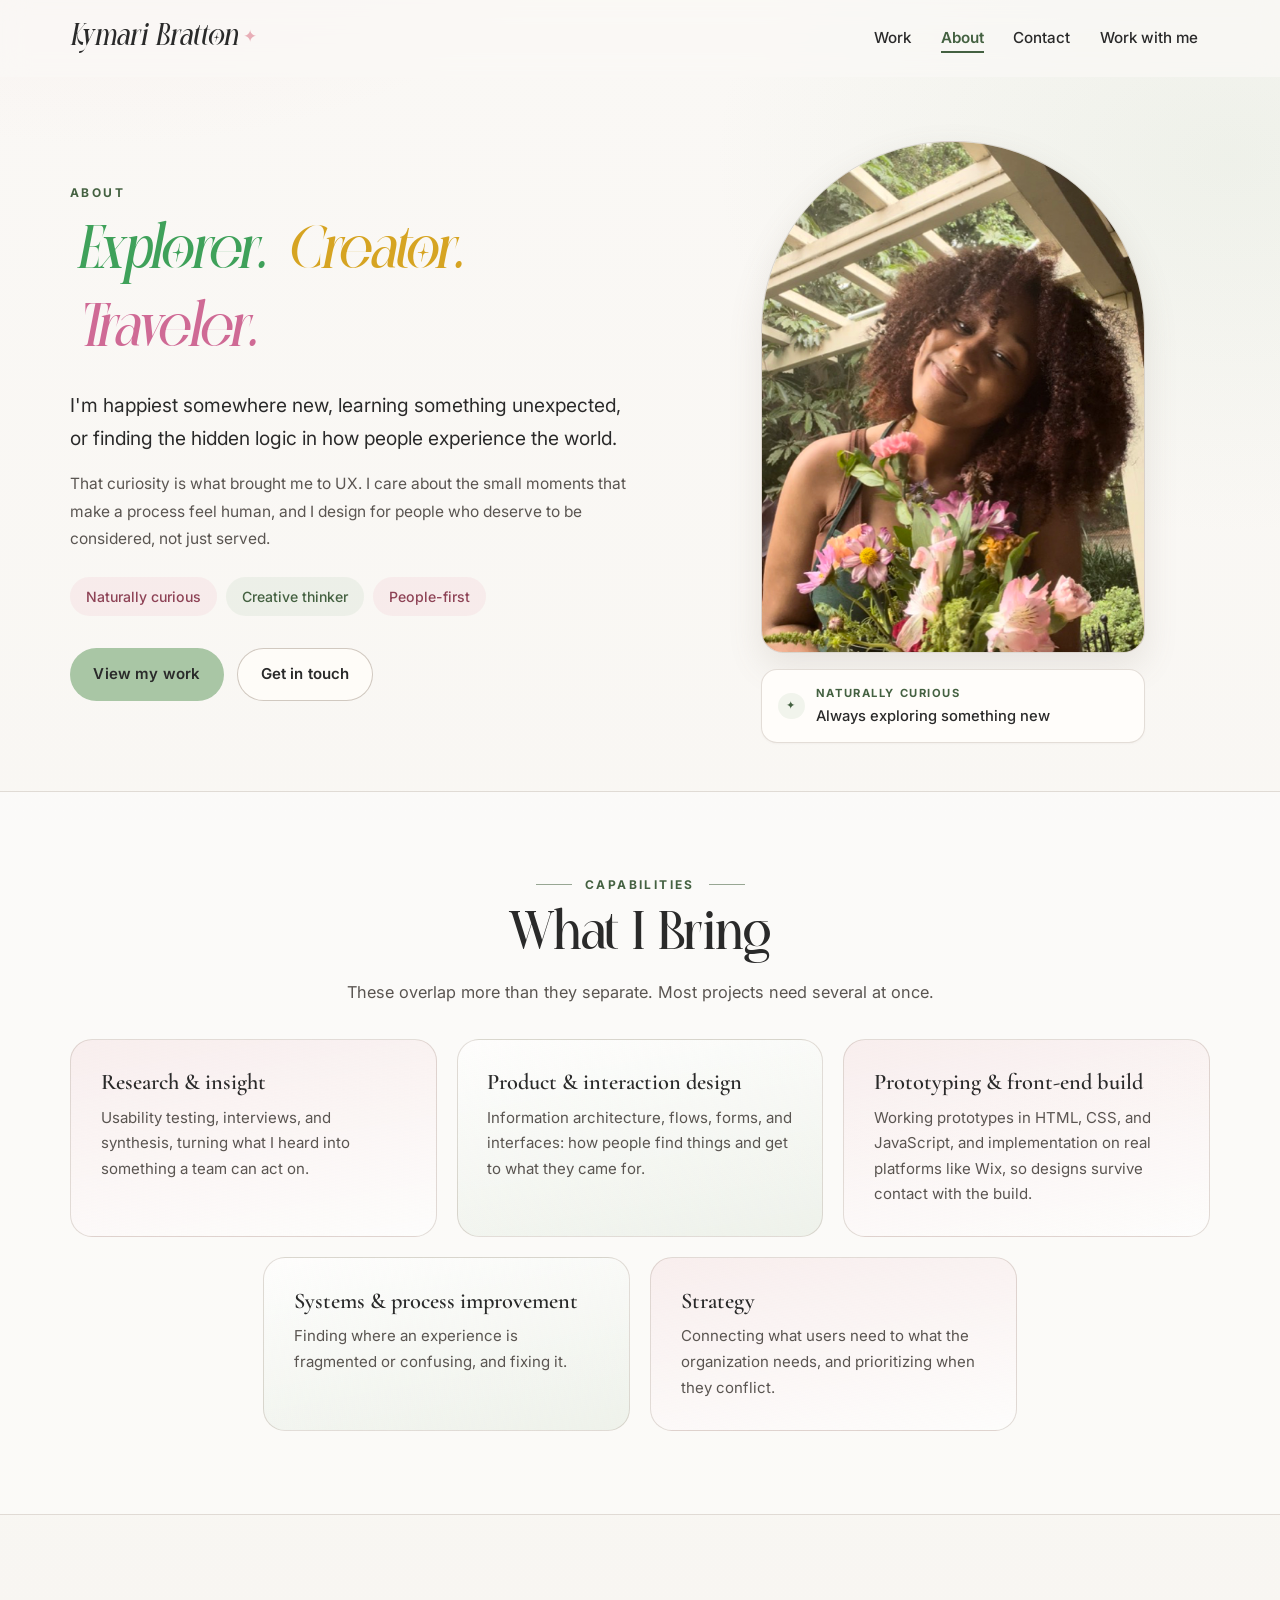
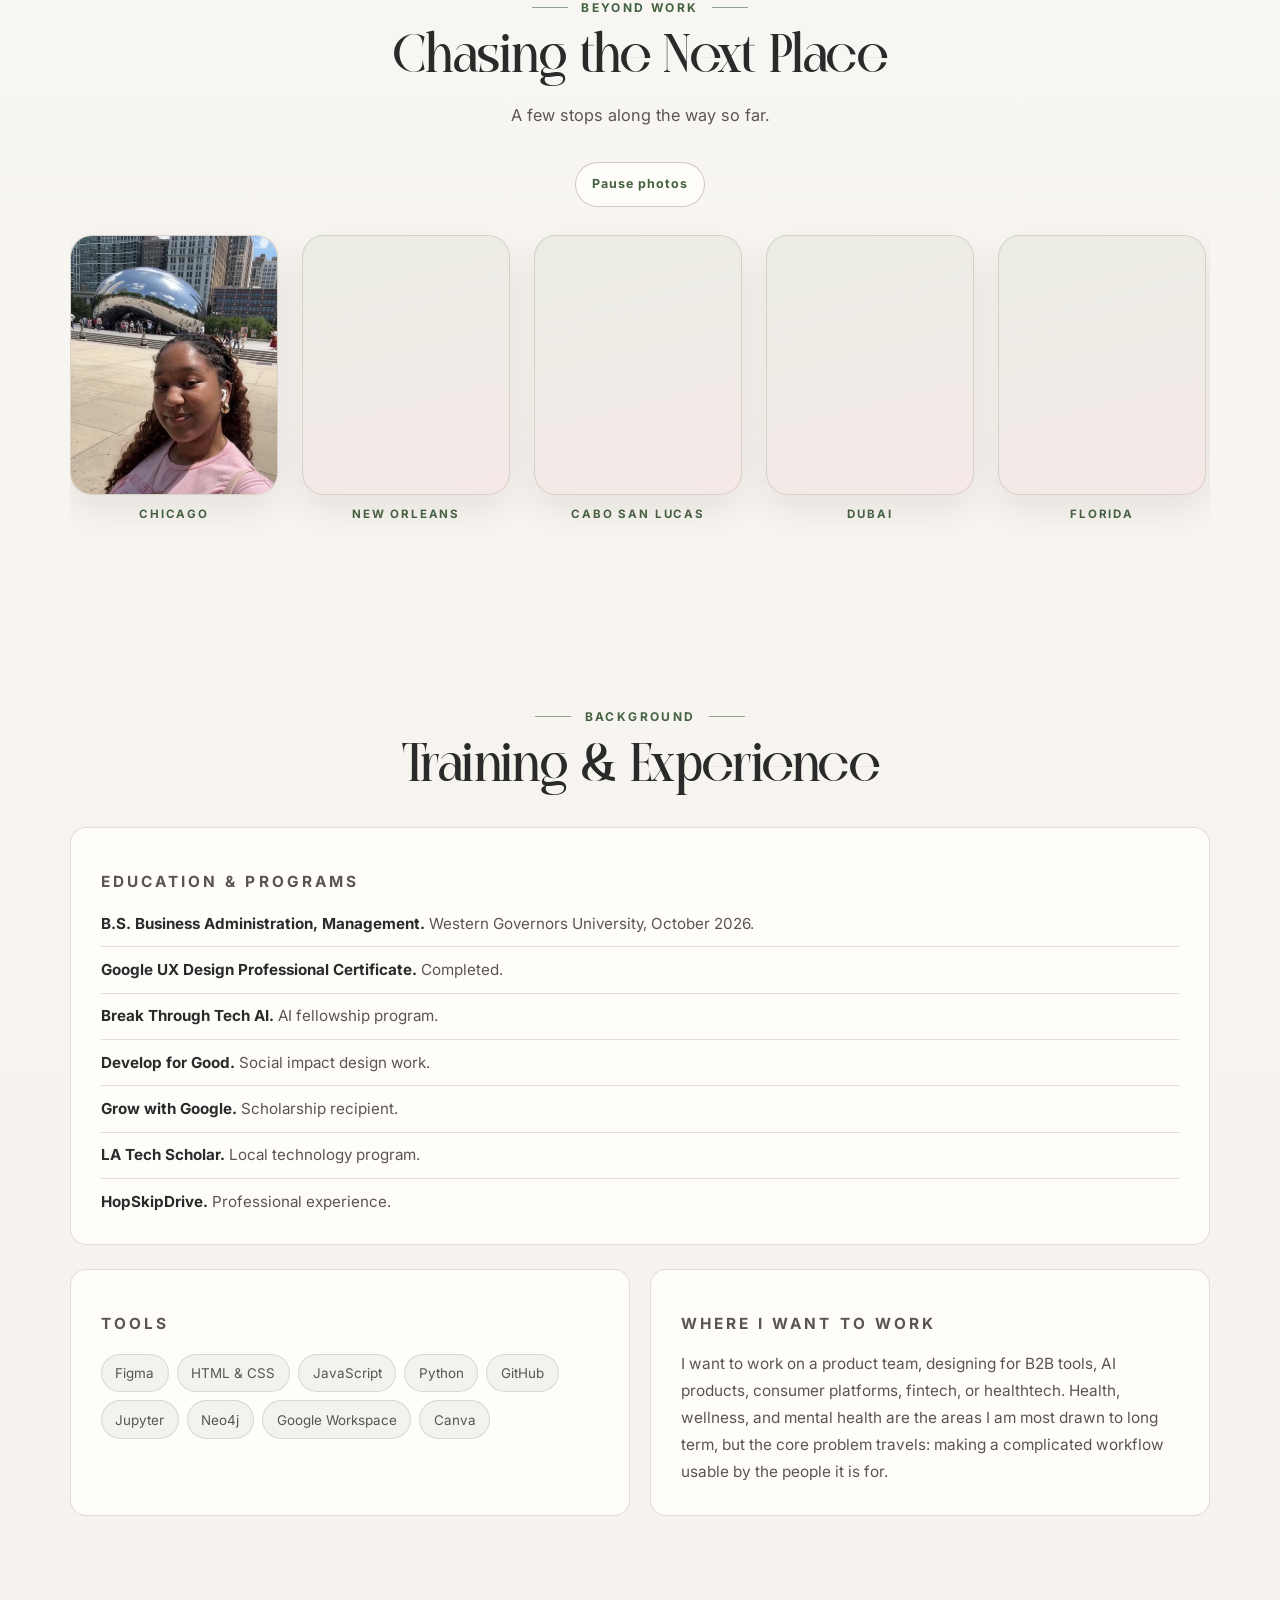
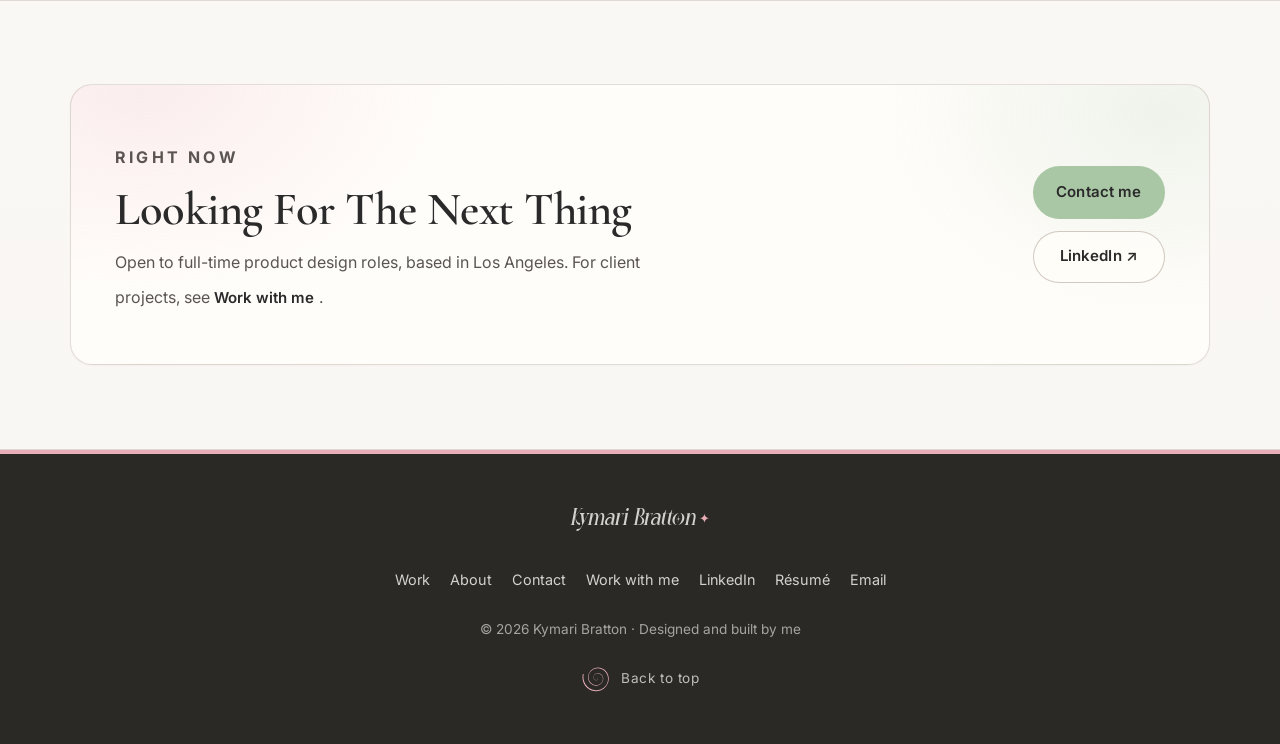
==== about/index.html @ 495b3518 "Sage flood into Selected Work, lily no longer clipped, slimmer phone hero - Scroll scene: a sage cir" ====
<!DOCTYPE html>

<html lang="en">
<head>
<meta charset="utf-8"/>
<meta content="width=device-width, initial-scale=1.0" name="viewport"/>
<title>About | Kymari Bratton</title>
<meta content="Kymari Bratton is a product designer in Los Angeles who makes complex workflows easier to understand and use, with a particular interest in health, wellness, and AI products." name="description"/>
<link href="https://kymaribratton.com/about/" rel="canonical"/>
<meta content="#f8f6f2" name="theme-color"/>
<meta content="profile" property="og:type"/>
<meta content="Kymari Bratton" property="og:site_name"/>
<meta content="About | Kymari Bratton" property="og:title"/>
<meta content="Product designer in Los Angeles working across research, interaction design, and prototyping, with a particular interest in health, wellness, and AI products." property="og:description"/>
<meta content="https://kymaribratton.com/about/" property="og:url"/>
<meta content="https://kymaribratton.com/assets/portrait.png" property="og:image"/>
<link href="/assets/favicon.svg?v=2" rel="icon" type="image/svg+xml"/>
<link href="https://fonts.googleapis.com" rel="preconnect"/>
<link crossorigin="" href="https://fonts.gstatic.com" rel="preconnect"/>
<link href="https://fonts.googleapis.com/css2?family=Cormorant+Garamond:wght@600;700&amp;family=Inter:wght@400;500;600;700&amp;display=swap" rel="stylesheet"/>
<script>document.documentElement.classList.add("js")</script>
<link href="/styles.css?v=20261113d" rel="stylesheet"/>
</head>
<body>
<a class="skip-link" href="#main">Skip to content</a>
<header class="topbar" data-topbar="">
<div class="shell topbar-inner">
<a class="brand" href="/">Kymari Bratton <i class="sparkle">✦</i></a>
<nav aria-label="Primary" class="nav">
<a href="/#projects">Work</a>
<a aria-current="page" href="/about/">About</a>
<a href="/contact/">Contact</a>
<a href="/work-with-me/">Work with me</a>
</nav>
</div>
</header>
<main id="main">
<section class="shell subpage-hero">
<div class="subpage-copy" data-reveal="">
<p class="eyebrow">About</p>
<h1 class="word-hover-row word-hover-row--hero">
<span class="word-hover word-hover--explorer">
<span class="word-hover-text">Explorer.</span>
<svg class="word-plane" aria-hidden="true" width="22" height="22" viewBox="0 0 40 40" fill="none">
<path d="M33 20L24.6 17.8L18.3 8.1C17.8 7.3 17 6.9 16 6.9H14.7C13.7 6.9 13 7.8 13.3 8.8L16.1 17L11.6 15.8L8.3 12.2C7.8 11.7 7.2 11.4 6.5 11.4H4.6C3.8 11.4 3.3 12.2 3.6 12.9L6.1 18.1L3.8 18.7C3 18.9 2.4 19.6 2.4 20.4C2.4 21.2 3 21.9 3.8 22.1L6.1 22.7L3.6 27.9C3.3 28.6 3.8 29.4 4.6 29.4H6.5C7.2 29.4 7.8 29.1 8.3 28.6L11.6 25L16.1 23.8L13.3 32C13 33 13.7 33.9 14.7 33.9H16C17 33.9 17.8 33.5 18.3 32.7L24.6 23L33 20Z" fill="#2C5F8A"/>
<path d="M16.1 17L11.6 15.8L8.3 12.2H6.2L8.9 18.1L16.1 17Z" fill="#3E5A78" opacity=".98"/>
<path d="M16.1 23.8L11.6 25L8.3 28.6H6.2L8.9 22.7L16.1 23.8Z" fill="#2B4560" opacity=".96"/>
<path d="M24.6 17.8L33 20L24.6 23L21.4 20.4L24.6 17.8Z" fill="#2F4F6C" opacity=".98"/>
<path d="M19.4 9.7L17 17.3L21.4 20.4L26.6 18.9L19.4 9.7Z" fill="#6A8CAA" opacity=".82"/>
<path d="M19.4 30.9L17 23.5L21.4 20.4L26.6 21.9L19.4 30.9Z" fill="#5A7C9A" opacity=".78"/>
</svg>
</span>
<span class="word-hover word-hover--creator">
<span class="word-hover-text">Creator.</span>
<span class="word-particles" aria-hidden="true">
<i class="particle particle--star" style="--tx:36px;--ty:-30px;--rot:18deg;--delay:.02s"></i>
<i class="particle particle--diamond" style="--tx:-34px;--ty:-26px;--rot:-14deg;--delay:.09s"></i>
<i class="particle particle--star" style="--tx:-46px;--ty:14px;--rot:10deg;--delay:.18s"></i>
<i class="particle particle--diamond" style="--tx:30px;--ty:22px;--rot:-8deg;--delay:.14s"></i>
<i class="particle particle--star" style="--tx:4px;--ty:-38px;--rot:22deg;--delay:.24s"></i>
<i class="particle particle--diamond" style="--tx:6px;--ty:34px;--rot:-20deg;--delay:.3s"></i>
</span>
</span>
<span class="word-hover word-hover--traveler">
<span class="word-hover-text">Traveler.</span>
<span class="word-particles" aria-hidden="true">
<i class="particle particle--blob particle--blob-1" style="--tx:-42px;--ty:-28px;--rot:-12deg;--delay:0s"></i>
<i class="particle particle--blob particle--blob-2" style="--tx:44px;--ty:-20px;--rot:20deg;--delay:.06s"></i>
<i class="particle particle--blob particle--blob-3" style="--tx:28px;--ty:32px;--rot:10deg;--delay:.1s"></i>
<i class="particle particle--blob particle--blob-4" style="--tx:-30px;--ty:28px;--rot:-25deg;--delay:.04s"></i>
<i class="particle particle--blob particle--blob-1" style="--tx:0px;--ty:-42px;--rot:15deg;--delay:.16s"></i>
</span>
</span>
</h1>
<p class="subpage-lede" data-words>
            I'm happiest somewhere new, learning something unexpected, or finding the hidden logic
            in how people experience the world.
          </p>
<p class="subpage-note">
            That curiosity is what brought me to UX. I care about the small moments that make a
            process feel human, and I design for people who deserve to be considered, not just
            served.
          </p>
<ul class="trait-list">
<li>Naturally curious</li>
<li>Creative thinker</li>
<li>People-first</li>
</ul>
<div class="button-row">
<a class="button button--primary" href="/#projects">View my work</a>
<a class="button button--secondary" href="/contact/">Get in touch</a>
</div>
</div>
<div class="subpage-visual subpage-visual--about" data-reveal="">
<figure class="about-photo-frame">
<img alt="Kymari Bratton smiling while holding a bouquet of flowers" decoding="async" height="900" src="/assets/bouquet-photo.png" width="512"/>
</figure>
<div class="hero-note">
<span class="hero-note-mark" aria-hidden="true">&#10022;</span>
<div class="hero-note-text">
<span>Naturally curious</span>
<strong>Always exploring something new</strong>
</div>
</div>
</div>
</section>

<section class="section section--tint">
<div class="shell">
<div class="section-head section-head--center" data-reveal="">
<p class="eyebrow eyebrow--rule">Capabilities</p>
<h2 class="display-title display-title--sm">What I Bring</h2>
<p class="section-intro">
              These overlap more than they separate. Most projects need several at once.
            </p>
</div>
<ul class="capability-grid">
<li class="capability" data-reveal="">
<h3>Research &amp; insight</h3>
<p>
                Usability testing, interviews, and synthesis, turning what I heard into
                something a team can act on.
              </p>
</li>
<li class="capability" data-reveal="">
<h3>Product &amp; interaction design</h3>
<p>
                Information architecture, flows, forms, and interfaces: how people find
                things and get to what they came for.
              </p>
</li>
<li class="capability" data-reveal="">
<h3>Prototyping &amp; front-end build</h3>
<p>
                Working prototypes in HTML, CSS, and JavaScript, and implementation on real
                platforms like Wix, so designs survive contact with the build.
              </p>
</li>
<li class="capability" data-reveal="">
<h3>Systems &amp; process improvement</h3>
<p>Finding where an experience is fragmented or confusing, and fixing it.</p>
</li>
<li class="capability" data-reveal="">
<h3>Strategy</h3>
<p>
                Connecting what users need to what the organization needs, and prioritizing when
                they conflict.
              </p>
</li>
</ul>
</div>
</section>

<section class="section">
<div class="shell">
<div class="section-head section-head--center" data-reveal="">
<p class="eyebrow eyebrow--rule">Beyond work</p>
<h2 class="display-title display-title--sm">Chasing the Next Place</h2>
<p class="section-intro">
              A few stops along the way so far.
            </p>
</div>
<div class="travel-gallery" data-reveal="">
<div class="travel-motion-controls">
<button aria-controls="travel-track" aria-pressed="false" class="travel-motion-toggle" data-travel-motion-toggle="" type="button">Pause photos</button>
</div>
<div aria-label="Travel photo gallery" class="travel-marquee" data-travel-marquee="">
<div class="travel-track" id="travel-track">
<ul class="travel-sequence">
<li class="travel-card">
<figure class="travel-frame">
<picture>
<source srcset="/assets/travel-chicago.webp" type="image/webp"/>
<img alt="Kymari smiling in front of Cloud Gate, the mirrored Bean sculpture in Chicago" decoding="async" height="1000" loading="lazy" src="/assets/travel-chicago.png" width="800"/>
</picture>
</figure>
<p class="travel-caption">Chicago</p>
</li>
<li class="travel-card">
<figure class="travel-frame">
<picture>
<source srcset="/assets/travel-new-orleans.webp" type="image/webp"/>
<img alt="Kymari making a peace sign on a colorful street in the French Quarter, New Orleans" decoding="async" height="1000" loading="lazy" src="/assets/travel-new-orleans.png" width="800"/>
</picture>
</figure>
<p class="travel-caption">New Orleans</p>
</li>
<li class="travel-card">
<figure class="travel-frame">
<picture>
<source srcset="/assets/travel-cabo.webp" type="image/webp"/>
<img alt="Kymari walking under strings of colorful ribbon on a hillside street in Cabo San Lucas, Mexico" decoding="async" height="1000" loading="lazy" src="/assets/travel-cabo.png" width="800"/>
</picture>
</figure>
<p class="travel-caption">Cabo San Lucas</p>
</li>
<li class="travel-card">
<figure class="travel-frame">
<picture>
<source srcset="/assets/travel-desert.webp" type="image/webp"/>
<img alt="Kymari standing on a desert sand dune, with her name written in the sand" decoding="async" height="1000" loading="lazy" src="/assets/travel-desert.png" width="800"/>
</picture>
</figure>
<p class="travel-caption">Dubai</p>
</li>
<li class="travel-card">
<figure class="travel-frame">
<picture>
<source srcset="/assets/travel-wild-florida.webp" type="image/webp"/>
<img alt="Kymari holding a young alligator at a Florida wildlife park" decoding="async" height="1000" loading="lazy" src="/assets/travel-wild-florida.png" width="800"/>
</picture>
</figure>
<p class="travel-caption">Florida</p>
</li>
<li class="travel-card">
<figure class="travel-frame">
<picture>
<source srcset="/assets/travel-seattle.webp" type="image/webp"/>
<img alt="Kymari making a peace sign with the Pike Place Market sign behind her in Seattle" decoding="async" height="1000" loading="lazy" src="/assets/travel-seattle.png" width="800"/>
</picture>
</figure>
<p class="travel-caption">Seattle</p>
</li>
</ul>
<ul aria-hidden="true" class="travel-sequence">
<li class="travel-card">
<figure class="travel-frame">
<picture>
<source srcset="/assets/travel-chicago.webp" type="image/webp"/>
<img alt="" decoding="async" height="1000" loading="lazy" src="/assets/travel-chicago.png" width="800"/>
</picture>
</figure>
<p class="travel-caption">Chicago</p>
</li>
<li class="travel-card">
<figure class="travel-frame">
<picture>
<source srcset="/assets/travel-new-orleans.webp" type="image/webp"/>
<img alt="" decoding="async" height="1000" loading="lazy" src="/assets/travel-new-orleans.png" width="800"/>
</picture>
</figure>
<p class="travel-caption">New Orleans</p>
</li>
<li class="travel-card">
<figure class="travel-frame">
<picture>
<source srcset="/assets/travel-cabo.webp" type="image/webp"/>
<img alt="" decoding="async" height="1000" loading="lazy" src="/assets/travel-cabo.png" width="800"/>
</picture>
</figure>
<p class="travel-caption">Cabo San Lucas</p>
</li>
<li class="travel-card">
<figure class="travel-frame">
<picture>
<source srcset="/assets/travel-desert.webp" type="image/webp"/>
<img alt="" decoding="async" height="1000" loading="lazy" src="/assets/travel-desert.png" width="800"/>
</picture>
</figure>
<p class="travel-caption">Dubai</p>
</li>
<li class="travel-card">
<figure class="travel-frame">
<picture>
<source srcset="/assets/travel-wild-florida.webp" type="image/webp"/>
<img alt="" decoding="async" height="1000" loading="lazy" src="/assets/travel-wild-florida.png" width="800"/>
</picture>
</figure>
<p class="travel-caption">Florida</p>
</li>
<li class="travel-card">
<figure class="travel-frame">
<picture>
<source srcset="/assets/travel-seattle.webp" type="image/webp"/>
<img alt="" decoding="async" height="1000" loading="lazy" src="/assets/travel-seattle.png" width="800"/>
</picture>
</figure>
<p class="travel-caption">Seattle</p>
</li>
</ul>
</div>
</div>
</div>
</div>
</section>

<section class="section shell">
<div class="section-head section-head--center" data-reveal="">
<p class="eyebrow eyebrow--rule">Background</p>
<h2 class="display-title display-title--sm">Training &amp; Experience</h2>
</div>
<div class="grid-2">
<article class="panel" data-reveal="">
<p class="eyebrow">Education &amp; programs</p>
<ul class="detail-list">
<li>
<strong>B.S. Business Administration, Management.</strong> Western Governors
                University, October 2026.
              </li>
<li>
<strong>Google UX Design Professional Certificate.</strong> Completed.
              </li>
<li><strong>Break Through Tech AI.</strong> AI fellowship program.</li>
<li><strong>Develop for Good.</strong> Social impact design work.</li>
<li><strong>Grow with Google.</strong> Scholarship recipient.</li>
<li><strong>LA Tech Scholar.</strong> Local technology program.</li>
<li><strong>HopSkipDrive.</strong> Professional experience.</li>
</ul>
</article>
</div>
<div class="grid-2 grid-2--spaced">
<article class="panel" data-reveal="">
<p class="eyebrow">Tools</p>
<ul class="pill-list" data-reveal data-reveal-sequence data-blur>
<li>Figma</li>
<li>HTML &amp; CSS</li>
<li>JavaScript</li>
<li>Python</li>
<li>GitHub</li>
<li>Jupyter</li>
<li>Neo4j</li>
<li>Google Workspace</li>
<li>Canva</li>
</ul>
</article>
<article class="panel" data-reveal="">
<p class="eyebrow">Where I want to work</p>
<p>
              I want to work on a product team, designing for B2B tools, AI products, consumer
              platforms, fintech, or healthtech. Health, wellness, and mental health are the areas
              I am most drawn to long term, but the core problem travels: making a complicated
              workflow usable by the people it is for.
            </p>
</article>
</div>
</section>

<section class="section section--tint">
<div class="shell">
<article class="card contact-card" data-reveal="">
<div>
<p class="eyebrow">Right now</p>
<h2 class="display-title display-title--sm">Looking For The Next Thing</h2>
<p>
                Open to full-time product design roles, based in Los Angeles. For client
                projects, see <a class="link" href="/work-with-me/">Work with me</a>.
              </p>
</div>
<div class="contact-actions">
<a class="button button--primary" href="/contact/">Contact me</a>
<a class="button button--secondary" href="https://www.linkedin.com/in/kymaribratton/" rel="noopener" target="_blank">LinkedIn ↗</a>
</div>
</article>
</div>
</section>
</main>

    <nav class="tabbar" aria-label="Mobile"><a class="tabbar-link" href="/" data-tab="home"><span class="tabbar-icon"><svg viewBox="0 0 24 24" width="20" height="20" fill="none" stroke="currentColor" stroke-width="1.8" stroke-linecap="round" stroke-linejoin="round" aria-hidden="true" focusable="false"><path d="M15 21v-8a1 1 0 0 0-1-1h-4a1 1 0 0 0-1 1v8"/><path d="M3 10a2 2 0 0 1 .709-1.528l7-5.999a2 2 0 0 1 2.582 0l7 5.999A2 2 0 0 1 21 10v9a2 2 0 0 1-2 2H5a2 2 0 0 1-2-2z"/></svg></span><span>Home</span></a><a class="tabbar-link" href="/#projects" data-tab="work"><span class="tabbar-icon"><svg viewBox="0 0 24 24" width="20" height="20" fill="none" stroke="currentColor" stroke-width="1.8" stroke-linecap="round" stroke-linejoin="round" aria-hidden="true" focusable="false"><path d="M16 20V4a2 2 0 0 0-2-2h-4a2 2 0 0 0-2 2v16"/><rect width="20" height="14" x="2" y="6" rx="2"/></svg></span><span>Work</span></a><a class="tabbar-link" href="/about/" data-tab="about" aria-current="page"><span class="tabbar-icon"><svg viewBox="0 0 24 24" width="20" height="20" fill="none" stroke="currentColor" stroke-width="1.8" stroke-linecap="round" stroke-linejoin="round" aria-hidden="true" focusable="false"><path d="M19 21v-2a4 4 0 0 0-4-4H9a4 4 0 0 0-4 4v2"/><circle cx="12" cy="7" r="4"/></svg></span><span>About</span></a><a class="tabbar-link" href="/contact/" data-tab="contact"><span class="tabbar-icon"><svg viewBox="0 0 24 24" width="20" height="20" fill="none" stroke="currentColor" stroke-width="1.8" stroke-linecap="round" stroke-linejoin="round" aria-hidden="true" focusable="false"><rect width="20" height="16" x="2" y="4" rx="2"/><path d="m22 7-8.97 5.7a1.94 1.94 0 0 1-2.06 0L2 7"/></svg></span><span>Contact</span></a></nav>
    <footer class="footer footer--dark">
<div class="shell footer-inner">
<a class="footer-brand" href="/">Kymari Bratton <i class="sparkle">✦</i></a>
<ul class="footer-links">
<li><a href="/#projects">Work</a></li>
<li><a href="/about/">About</a></li>
<li><a href="/contact/">Contact</a></li>
<li><a href="/work-with-me/">Work with me</a></li>
<li><a href="https://www.linkedin.com/in/kymaribratton/" rel="noopener" target="_blank">LinkedIn</a></li>
          <li><a href="/assets/kymari-bratton-resume.pdf" target="_blank" rel="noopener">R&eacute;sum&eacute;</a></li>
<li><a href="mailto:kymaribratton@gmail.com">Email</a></li>
</ul>
<p class="footer-fine">© <span data-year="">2026</span> Kymari Bratton · Designed and built by me</p>
        <a class="footer-top" href="#" data-back-to-top><svg class="spiral" viewBox="-48 -48 96 96" width="28" height="28" aria-hidden="true" focusable="false"><path d="M1.0,0.2 L1.1,0.2 L1.1,0.3 L1.2,0.3 L1.3,0.4 L1.4,0.4 L1.5,0.5 L1.5,0.6 L1.6,0.7 L1.7,0.8 L1.7,0.9 L1.8,1.0 L1.8,1.1 L1.9,1.3 L1.9,1.4 L1.9,1.5 L2.0,1.7 L2.0,1.8 L2.0,1.9 L2.0,2.1 L2.0,2.3 L1.9,2.4 L1.9,2.6 L1.9,2.7 L1.8,2.9 L1.7,3.0 L1.7,3.2 L1.6,3.4 L1.5,3.5 L1.4,3.7 L1.2,3.8 L1.1,4.0 L1.0,4.1 L0.8,4.2 L0.7,4.3 L0.5,4.5 L0.3,4.6 L0.1,4.7 L-0.0,4.8 L-0.2,4.9 L-0.4,5.0 L-0.6,5.0 L-0.8,5.1 L-1.0,5.2 L-1.3,5.2 L-1.5,5.3 L-1.8,5.3 L-2.0,5.3 L-2.3,5.3 L-2.5,5.3 L-2.8,5.3 L-3.1,5.2 L-3.3,5.2 L-3.6,5.1 L-3.9,5.0 L-4.1,5.0 L-4.4,4.9 L-4.6,4.8 L-4.9,4.6 L-5.2,4.5 L-5.4,4.3 L-5.7,4.2 L-5.9,4.0 L-6.2,3.8 L-6.4,3.6 L-6.7,3.4 L-6.9,3.1 L-7.1,2.9 L-7.3,2.6 L-7.5,2.4 L-7.7,2.1 L-7.9,1.8 L-8.0,1.5 L-8.2,1.2 L-8.4,0.9 L-8.5,0.5 L-8.6,0.2 L-8.7,-0.1 L-8.8,-0.4 L-8.9,-0.8 L-8.9,-1.2 L-9.0,-1.6 L-9.0,-2.0 L-9.0,-2.4 L-9.0,-2.7 L-9.0,-3.2 L-9.0,-3.6 L-8.9,-4.0 L-8.9,-4.4 L-8.8,-4.8 L-8.7,-5.2 L-8.5,-5.6 L-8.4,-6.0 L-8.2,-6.4 L-8.0,-6.8 L-7.8,-7.2 L-7.6,-7.6 L-7.4,-8.0 L-7.1,-8.4 L-6.8,-8.7 L-6.5,-9.1 L-6.2,-9.4 L-5.9,-9.8 L-5.5,-10.1 L-5.1,-10.4 L-4.7,-10.7 L-4.3,-10.9 L-3.9,-11.2 L-3.5,-11.4 L-3.0,-11.7 L-2.5,-11.9 L-2.1,-12.1 L-1.6,-12.2 L-1.1,-12.4 L-0.6,-12.5 L-0.1,-12.6 L0.4,-12.7 L0.9,-12.8 L1.4,-12.8 L2.0,-12.8 L2.5,-12.8 L3.0,-12.8 L3.6,-12.8 L4.1,-12.7 L4.7,-12.6 L5.2,-12.5 L5.8,-12.4 L6.3,-12.2 L6.9,-12.0 L7.4,-11.8 L8.0,-11.6 L8.5,-11.3 L9.0,-11.0 L9.5,-10.7 L10.0,-10.4 L10.5,-10.0 L11.0,-9.7 L11.4,-9.3 L11.9,-8.8 L12.3,-8.4 L12.7,-8.0 L13.1,-7.5 L13.5,-7.0 L13.9,-6.5 L14.2,-5.9 L14.6,-5.4 L14.9,-4.8 L15.2,-4.2 L15.4,-3.6 L15.7,-3.0 L15.9,-2.4 L16.1,-1.7 L16.2,-1.1 L16.4,-0.4 L16.5,0.1 L16.6,0.8 L16.6,1.5 L16.7,2.2 L16.7,2.9 L16.6,3.6 L16.6,4.3 L16.5,5.0 L16.4,5.7 L16.2,6.4 L16.1,7.1 L15.9,7.8 L15.6,8.5 L15.4,9.2 L15.1,9.9 L14.7,10.6 L14.4,11.2 L14.0,11.9 L13.6,12.5 L13.1,13.2 L12.7,13.8 L12.2,14.4 L11.7,14.9 L11.1,15.5 L10.5,16.0 L9.9,16.5 L9.3,17.0 L8.6,17.4 L7.9,17.8 L7.2,18.2 L6.5,18.6 L5.7,18.9 L5.0,19.2 L4.2,19.5 L3.4,19.8 L2.6,20.0 L1.8,20.2 L1.0,20.3 L0.1,20.4 L-0.6,20.5 L-1.5,20.5 L-2.3,20.5 L-3.2,20.5 L-4.0,20.5 L-4.9,20.4 L-5.7,20.2 L-6.6,20.1 L-7.4,19.9 L-8.3,19.6 L-9.1,19.4 L-9.9,19.0 L-10.8,18.7 L-11.6,18.3 L-12.4,17.9 L-13.1,17.5 L-13.9,17.0 L-14.6,16.5 L-15.4,15.9 L-16.1,15.4 L-16.8,14.7 L-17.4,14.1 L-18.1,13.4 L-18.7,12.7 L-19.3,12.0 L-19.9,11.3 L-20.4,10.5 L-20.9,9.7 L-21.4,8.9 L-21.8,8.0 L-22.2,7.2 L-22.6,6.3 L-22.9,5.4 L-23.3,4.5 L-23.5,3.5 L-23.8,2.6 L-24.0,1.6 L-24.1,0.6 L-24.2,-0.3 L-24.3,-1.3 L-24.3,-2.3 L-24.3,-3.3 L-24.3,-4.3 L-24.2,-5.3 L-24.1,-6.3 L-23.9,-7.3 L-23.7,-8.3 L-23.4,-9.3 L-23.1,-10.3 L-22.8,-11.3 L-22.4,-12.3 L-22.0,-13.3 L-21.5,-14.2 L-21.0,-15.2 L-20.5,-16.1 L-19.9,-17.0 L-19.3,-17.9 L-18.6,-18.7 L-17.9,-19.6 L-17.2,-20.4 L-16.4,-21.1 L-15.6,-21.9 L-14.8,-22.6 L-13.9,-23.3 L-12.9,-23.9 L-12.0,-24.5 L-11.0,-25.0 L-10.0,-25.5 L-9.0,-26.0 L-7.9,-26.4 L-6.9,-26.8 L-5.8,-27.1 L-4.7,-27.4 L-3.6,-27.7 L-2.4,-27.9 L-1.3,-28.0 L-0.1,-28.2 L0.9,-28.2 L2.1,-28.2 L3.3,-28.2 L4.4,-28.1 L5.6,-28.0 L6.7,-27.9 L7.9,-27.6 L9.1,-27.4 L10.2,-27.1 L11.3,-26.7 L12.5,-26.3 L13.6,-25.8 L14.6,-25.3 L15.7,-24.8 L16.8,-24.2 L17.8,-23.6 L18.8,-22.9 L19.8,-22.2 L20.8,-21.4 L21.7,-20.6 L22.6,-19.8 L23.4,-18.9 L24.3,-18.0 L25.1,-17.0 L25.8,-16.0 L26.6,-15.0 L27.2,-14.0 L27.9,-12.9 L28.5,-11.8 L29.0,-10.6 L29.5,-9.5 L30.0,-8.3 L30.4,-7.1 L30.8,-5.8 L31.1,-4.6 L31.4,-3.3 L31.6,-2.1 L31.8,-0.8 L31.9,0.4 L32.0,1.8 L32.0,3.1 L32.0,4.4 L31.9,5.7 L31.7,7.0 L31.5,8.4 L31.3,9.7 L31.0,11.0 L30.6,12.3 L30.2,13.6 L29.7,14.8 L29.2,16.1 L28.6,17.3 L28.0,18.6 L27.3,19.8 L26.6,20.9 L25.8,22.1 L24.9,23.2 L24.1,24.3 L23.1,25.4 L22.2,26.4 L21.1,27.4 L20.1,28.3 L19.0,29.2 L17.8,30.0 L16.6,30.8 L15.3,31.5 L14.1,32.2 L12.8,32.8 L11.4,33.4 L10.1,33.9 L8.7,34.3 L7.3,34.7 L5.9,35.1 L4.5,35.4 L3.0,35.6 L1.6,35.8 L0.1,35.9 L-1.3,35.9 L-2.8,35.9 L-4.2,35.9 L-5.7,35.7 L-7.2,35.5 L-8.7,35.3 L-10.1,35.0 L-11.6,34.6 L-13.0,34.2 L-14.4,33.7 L-15.8,33.2 L-17.2,32.6 L-18.6,31.9 L-19.9,31.2 L-21.2,30.4 L-22.5,29.6 L-23.7,28.7 L-25.0,27.8 L-26.1,26.8 L-27.3,25.8 L-28.4,24.7 L-29.4,23.6 L-30.5,22.4 L-31.4,21.2 L-32.4,20.0 L-33.2,18.7 L-34.1,17.4 L-34.8,16.0 L-35.6,14.6 L-36.2,13.2 L-36.8,11.7 L-37.4,10.2 L-37.9,8.7 L-38.3,7.2 L-38.7,5.6 L-39.0,4.0 L-39.3,2.5 L-39.4,0.8 L-39.6,-0.7 L-39.6,-2.3 L-39.6,-3.9 L-39.5,-5.6 L-39.4,-7.2 L-39.2,-8.8 L-38.9,-10.4 L-38.6,-12.1 L-38.2,-13.7 L-37.7,-15.3 L-37.2,-16.8 L-36.5,-18.4 L-35.9,-19.9 L-35.1,-21.5 L-34.3,-22.9 L-33.5,-24.4 L-35.6,-25.8 L-36.6,-24.2 L-37.5,-22.7 L-38.3,-21.1 L-39.1,-19.5 L-39.7,-17.8 L-40.4,-16.2 L-40.9,-14.5 L-41.4,-12.8 L-41.8,-11.0 L-42.1,-9.3 L-42.4,-7.5 L-42.6,-5.8 L-42.7,-4.0 L-42.8,-2.3 L-42.7,-0.5 L-42.6,1.1 L-42.4,2.9 L-42.2,4.6 L-41.9,6.3 L-41.5,8.0 L-41.0,9.6 L-40.5,11.3 L-39.9,12.9 L-39.3,14.5 L-38.5,16.0 L-37.8,17.6 L-36.9,19.0 L-36.0,20.5 L-35.0,21.9 L-34.0,23.2 L-33.0,24.5 L-31.8,25.8 L-30.7,27.0 L-29.5,28.2 L-28.2,29.3 L-26.9,30.3 L-25.6,31.3 L-24.2,32.2 L-22.8,33.1 L-21.4,33.9 L-19.9,34.6 L-18.4,35.3 L-16.9,35.9 L-15.4,36.5 L-13.8,36.9 L-12.3,37.4 L-10.7,37.7 L-9.1,38.0 L-7.5,38.2 L-5.9,38.4 L-4.4,38.4 L-2.8,38.5 L-1.2,38.4 L0.3,38.3 L1.8,38.1 L3.4,37.9 L4.9,37.6 L6.4,37.2 L7.9,36.8 L9.4,36.3 L10.8,35.8 L12.2,35.2 L13.6,34.5 L14.9,33.8 L16.2,33.0 L17.5,32.2 L18.7,31.4 L19.9,30.5 L21.1,29.5 L22.2,28.6 L23.3,27.6 L24.4,26.6 L25.4,25.5 L26.4,24.4 L27.3,23.2 L28.1,22.0 L29.0,20.8 L29.7,19.6 L30.4,18.3 L31.1,17.0 L31.7,15.6 L32.2,14.3 L32.7,12.9 L33.1,11.6 L33.5,10.2 L33.8,8.8 L34.0,7.4 L34.2,6.0 L34.3,4.5 L34.4,3.1 L34.4,1.7 L34.3,0.3 L34.2,-1.0 L34.1,-2.4 L33.8,-3.8 L33.6,-5.2 L33.2,-6.5 L32.8,-7.8 L32.4,-9.1 L31.9,-10.4 L31.3,-11.7 L30.7,-12.9 L30.1,-14.1 L29.4,-15.3 L28.6,-16.4 L27.9,-17.5 L27.0,-18.6 L26.1,-19.6 L25.2,-20.6 L24.3,-21.5 L23.3,-22.4 L22.3,-23.3 L21.2,-24.1 L20.2,-24.9 L19.1,-25.6 L17.9,-26.2 L16.8,-26.8 L15.6,-27.4 L14.4,-27.9 L13.2,-28.4 L12.0,-28.8 L10.8,-29.1 L9.5,-29.4 L8.3,-29.7 L7.1,-29.9 L5.8,-30.0 L4.6,-30.1 L3.3,-30.2 L2.1,-30.2 L0.8,-30.1 L-0.3,-30.0 L-1.5,-29.8 L-2.7,-29.6 L-3.9,-29.3 L-5.1,-29.0 L-6.3,-28.7 L-7.4,-28.3 L-8.5,-27.8 L-9.6,-27.3 L-10.6,-26.8 L-11.7,-26.2 L-12.7,-25.6 L-13.7,-25.0 L-14.6,-24.3 L-15.5,-23.5 L-16.4,-22.8 L-17.3,-22.0 L-18.1,-21.2 L-18.9,-20.4 L-19.7,-19.6 L-20.4,-18.7 L-21.1,-17.8 L-21.7,-16.8 L-22.3,-15.9 L-22.9,-14.9 L-23.4,-13.9 L-23.8,-12.9 L-24.3,-11.9 L-24.7,-10.8 L-25.0,-9.8 L-25.3,-8.7 L-25.5,-7.7 L-25.7,-6.6 L-25.9,-5.5 L-26.0,-4.4 L-26.1,-3.3 L-26.1,-2.3 L-26.1,-1.2 L-26.0,-0.1 L-25.9,0.9 L-25.7,1.9 L-25.5,3.0 L-25.3,4.0 L-25.0,5.0 L-24.7,6.0 L-24.3,7.0 L-23.9,7.9 L-23.5,8.9 L-23.0,9.8 L-22.5,10.7 L-21.9,11.5 L-21.3,12.3 L-20.7,13.2 L-20.1,13.9 L-19.4,14.7 L-18.7,15.4 L-18.0,16.1 L-17.2,16.7 L-16.4,17.3 L-15.6,17.9 L-14.8,18.4 L-14.0,18.9 L-13.1,19.4 L-12.3,19.8 L-11.4,20.2 L-10.5,20.6 L-9.6,20.9 L-8.7,21.1 L-7.8,21.4 L-6.9,21.6 L-6.0,21.7 L-5.0,21.8 L-4.1,21.9 L-3.2,21.9 L-2.3,21.9 L-1.4,21.9 L-0.5,21.8 L0.3,21.7 L1.2,21.5 L2.1,21.3 L2.9,21.1 L3.7,20.9 L4.6,20.6 L5.4,20.3 L6.2,19.9 L6.9,19.5 L7.7,19.1 L8.4,18.7 L9.1,18.2 L9.8,17.7 L10.4,17.2 L11.1,16.6 L11.7,16.1 L12.3,15.5 L12.8,14.9 L13.4,14.3 L13.9,13.7 L14.4,13.1 L14.8,12.4 L15.2,11.7 L15.6,11.0 L16.0,10.3 L16.3,9.6 L16.6,8.9 L16.9,8.2 L17.1,7.4 L17.3,6.7 L17.5,5.9 L17.6,5.2 L17.7,4.4 L17.8,3.7 L17.8,2.9 L17.9,2.2 L17.8,1.4 L17.8,0.7 L17.7,0.0 L17.6,-0.7 L17.4,-1.4 L17.3,-2.1 L17.1,-2.8 L16.8,-3.4 L16.6,-4.1 L16.3,-4.7 L16.0,-5.4 L15.6,-6.0 L15.3,-6.6 L14.9,-7.2 L14.5,-7.7 L14.1,-8.2 L13.6,-8.8 L13.2,-9.3 L12.7,-9.7 L12.2,-10.2 L11.7,-10.6 L11.2,-11.0 L10.7,-11.3 L10.1,-11.7 L9.6,-12.0 L9.0,-12.3 L8.4,-12.6 L7.8,-12.8 L7.2,-13.0 L6.7,-13.2 L6.1,-13.4 L5.5,-13.5 L4.9,-13.6 L4.3,-13.7 L3.7,-13.7 L3.1,-13.8 L2.5,-13.8 L1.9,-13.8 L1.3,-13.7 L0.8,-13.6 L0.2,-13.6 L-0.2,-13.4 L-0.8,-13.3 L-1.3,-13.1 L-1.8,-13.0 L-2.3,-12.8 L-2.8,-12.5 L-3.3,-12.3 L-3.8,-12.0 L-4.2,-11.8 L-4.7,-11.5 L-5.1,-11.2 L-5.5,-10.9 L-5.9,-10.5 L-6.2,-10.2 L-6.6,-9.8 L-6.9,-9.4 L-7.2,-9.1 L-7.5,-8.7 L-7.8,-8.3 L-8.1,-7.9 L-8.3,-7.5 L-8.6,-7.1 L-8.8,-6.7 L-9.0,-6.2 L-9.1,-5.8 L-9.3,-5.4 L-9.4,-4.9 L-9.5,-4.5 L-9.6,-4.1 L-9.7,-3.6 L-9.7,-3.2 L-9.7,-2.8 L-9.8,-2.3 L-9.7,-1.9 L-9.7,-1.5 L-9.7,-1.1 L-9.6,-0.7 L-9.5,-0.3 L-9.4,0.0 L-9.3,0.4 L-9.2,0.8 L-9.0,1.2 L-8.9,1.5 L-8.7,1.8 L-8.5,2.2 L-8.3,2.5 L-8.1,2.8 L-7.9,3.1 L-7.7,3.4 L-7.4,3.7 L-7.2,3.9 L-6.9,4.1 L-6.6,4.4 L-6.4,4.6 L-6.1,4.8 L-5.8,4.9 L-5.5,5.1 L-5.2,5.3 L-4.9,5.4 L-4.6,5.5 L-4.3,5.6 L-4.0,5.7 L-3.7,5.8 L-3.4,5.8 L-3.1,5.9 L-2.8,5.9 L-2.6,5.9 L-2.3,5.9 L-2.0,5.9 L-1.7,5.9 L-1.4,5.8 L-1.2,5.8 L-0.9,5.7 L-0.7,5.6 L-0.4,5.5 L-0.2,5.4 L-0.0,5.3 L0.2,5.2 L0.4,5.1 L0.6,5.0 L0.8,4.8 L0.9,4.7 L1.1,4.5 L1.3,4.4 L1.4,4.2 L1.5,4.1 L1.7,3.9 L1.8,3.7 L1.9,3.5 L2.0,3.4 L2.0,3.2 L2.1,3.0 L2.2,2.8 L2.2,2.6 L2.3,2.5 L2.3,2.3 L2.3,2.1 L2.3,2.0 L2.3,1.8 L2.3,1.6 L2.3,1.5 L2.3,1.3 L2.3,1.1 L2.2,1.0 L2.2,0.9 L2.1,0.7 L2.0,0.6 L2.0,0.5 L1.9,0.3 L1.8,0.2 L1.7,0.1 L1.6,0.0 L1.5,-0.0 L1.4,-0.0 L1.3,-0.1 L1.1,-0.2 Z" fill="currentColor" transform="rotate(-20)"/></svg><span>Back to top</span></a>
</div>
</footer>
<script defer="" src="/script.js?v=20261113d"></script>
</body>
</html>
---- styles.css ----
/* ==========================================================================
   Kymari Bratton portfolio styles
   Organised as: fonts → tokens → base → layout → components → responsive
   Edit design tokens in :root to restyle the whole site from one place.
   ========================================================================== */

/* ---------- 1. Fonts ------------------------------------------------------ */

@font-face {
  font-family: "Solarie Halsy";
  src: url("/assets/solarie-halsy-regular.woff2") format("woff2");
  font-style: normal;
  font-weight: 400;
  font-display: swap;
}

@font-face {
  font-family: "Solarie Halsy";
  src: url("/assets/solarie-halsy-italic.woff2") format("woff2");
  font-style: italic;
  font-weight: 400;
  font-display: swap;
}

/* ---------- 2. Design tokens --------------------------------------------- */

:root {
  /* Brand colours. Sage, blush and cream are SURFACE colours. They do not
     have enough contrast to sit behind small text, so text uses the
     -deep variants below. */
  --sage: #a9c6a5;
  --sage-band: #a9c6a5;
  --blush: #e8aeb7;
  --blush-soft: #f3ccd3;
  --blush-band: #f7dde1;
  --cream: #f8f6f2;
  --charcoal: #2b2926;

  /* Accessible text colours derived from the brand palette.
     Ratios measured against --cream. */
  --ink: #2a2a2a;         /* 13.3:1  headings + body  */
  --muted: #5a5551;       /* 6.8:1   secondary copy   */
  --soft: #6b6560;        /* 5.3:1   tertiary         */
  --sage-deep: #446141;   /* 6.4:1   eyebrows, labels */
  --rose-deep: #8e4356;   /* 6.3:1   accent numerals  */
  --gold-deep: #8a6414;

  /* Surfaces */
  --surface: #fffdfa;
  --surface-veil: rgba(255, 253, 249, 0.86);
  --surface-tint: rgba(255, 255, 255, 0.42);
  --sage-wash: rgba(169, 198, 165, 0.16);
  --blush-wash: rgba(232, 174, 183, 0.16);

  /* Lines + shadow */
  --line: rgba(146, 128, 114, 0.26);
  --line-strong: rgba(146, 128, 114, 0.42);
  /* Depth is reserved for media and feature panels. Ordinary cards are held
     by their border, so the page reads as editorial panels, not a dashboard. */
  --shadow: 0 1px 2px rgba(120, 104, 92, 0.05);
  --shadow-card: 0 2px 6px rgba(120, 104, 92, 0.06);
  --shadow-lift: 0 10px 26px rgba(120, 104, 92, 0.1);
  --shadow-media: 0 14px 34px rgba(120, 104, 92, 0.14);

  /* Type */
  --font-display: "Solarie Halsy", "Cormorant Garamond", Georgia, serif;
  --font-serif: "Cormorant Garamond", Georgia, serif;
  --font-body: "Inter", system-ui, -apple-system, "Segoe UI", sans-serif;

  /* Radii */
  --radius-lg: 22px;
  --radius-md: 16px;
  --radius-sm: 10px;
  --radius-pill: 999px;

  /* Layout */
  --gutter: clamp(1.25rem, 5vw, 4rem);
  --shell: min(1140px, 100% - (var(--gutter) * 2));

  /* Spacing scale. Section rhythm is driven from here so pages stay in step. */
  --space-section: clamp(3.25rem, 6.5vw, 6rem);
  --space-head: clamp(1.5rem, 2.5vw, 2rem);
  --space-card: clamp(1.5rem, 2.4vw, 1.85rem);
  --header-h: 4.75rem;

  /* Motion. One editorial vocabulary sitewide: things settle in with a
     soft deceleration and short travel, never bounce or loop for attention.
     Change a value here and every reveal and page transition follows. */
  --ease-editorial: cubic-bezier(0.2, 0.7, 0.2, 1);
  --ease-in: cubic-bezier(0.4, 0, 1, 1);
  --reveal-duration: 720ms;
  --page-exit-duration: 180ms;
  --page-enter-duration: 420ms;
  --page-morph-duration: 520ms;
  /* Homepage hero load-in, timings taken from the original Figma site. */
  --ease-figma-out: cubic-bezier(0, 0, 0.58, 1);
  --ease-figma-soft: cubic-bezier(0.25, 0.46, 0.45, 0.94);
  /* Statements that arrive word by word. */
  --ease-words: cubic-bezier(0.22, 1, 0.36, 1);
  --words-duration: 1.5s;
  --words-stagger: 95ms;
}

/* ---------- 3. Base ------------------------------------------------------- */

*,
*::before,
*::after {
  box-sizing: border-box;
}

html {
  scroll-behavior: smooth;
  -webkit-text-size-adjust: 100%;
}

body {
  margin: 0;
  min-height: 100%;
  color: var(--ink);
  background:
    radial-gradient(60rem 40rem at 8% -6%, rgba(232, 174, 183, 0.16), transparent 60%),
    radial-gradient(52rem 38rem at 96% 4%, rgba(169, 198, 165, 0.14), transparent 62%),
    linear-gradient(180deg, #faf8f5 0%, var(--cream) 42%, #f5f1ec 100%);
  /* `fixed` looks nice as a subtle parallax but is a well-known source of
     text/paint ghosting during scroll on iOS Safari, so we don't use it at
     any width, not just on mobile. */
  background-attachment: scroll;
  font-family: var(--font-body);
  font-size: 1rem;
  line-height: 1.65;
  -webkit-font-smoothing: antialiased;
  overflow-x: hidden; /* belt-and-braces against decorative overflow */
}

h1,
h2,
h3,
h4 {
  margin: 0;
  text-wrap: balance;
}

p {
  margin: 0;
  text-wrap: pretty;
}

a {
  color: inherit;
}

picture {
  display: contents;
}

img,
svg {
  display: block;
  max-width: 100%;
}

ul {
  margin: 0;
  padding: 0;
}

/* ---------- 4. Accessibility --------------------------------------------- */

:focus-visible {
  outline: 3px solid var(--sage-deep);
  outline-offset: 3px;
  border-radius: 4px;
}

.skip-link {
  position: absolute;
  left: 50%;
  top: 0;
  z-index: 100;
  padding: 0.75rem 1.25rem;
  border-radius: 0 0 var(--radius-sm) var(--radius-sm);
  background: var(--ink);
  color: var(--cream);
  font-size: 0.9rem;
  font-weight: 600;
  text-decoration: none;
  transform: translate(-50%, -110%);
  transition: transform 160ms ease;
}

.skip-link:focus {
  transform: translate(-50%, 0);
}

.sr-only {
  position: absolute;
  width: 1px;
  height: 1px;
  padding: 0;
  margin: -1px;
  overflow: hidden;
  clip: rect(0 0 0 0);
  white-space: nowrap;
  border: 0;
}

/* ---------- 5. Layout primitives ----------------------------------------- */

.shell {
  width: var(--shell);
  margin-inline: auto;
}

.section {
  position: relative;
  z-index: 1;
  padding-block: var(--space-section);
}

.section--tint {
  background: var(--surface-tint);
  border-block: 1px solid var(--line);
}

/* Anchor targets clear the sticky header */
[id] {
  scroll-margin-top: calc(var(--header-h) + 1rem);
}

.section-head {
  max-width: 54ch;
  margin-bottom: var(--space-head);
}

.eyebrow {
  margin: 0 0 0.85rem;
  color: var(--sage-deep);
  font-size: 0.75rem;
  font-weight: 700;
  letter-spacing: 0.2em;
  text-transform: uppercase;
}

.section-title {
  font-family: var(--font-serif);
  font-size: clamp(2.1rem, 4.4vw, 3.1rem);
  font-weight: 600;
  line-height: 1.06;
  letter-spacing: -0.015em;
}

.section-intro {
  max-width: 62ch;
  margin-top: 0.9rem;
  color: var(--muted);
  font-size: 1.02rem;
  line-height: 1.75;
}

/* ---------- 6. Header + navigation --------------------------------------- */

.topbar {
  position: sticky;
  top: 0;
  z-index: 50;
  background: rgba(250, 248, 245, 0.72);
  backdrop-filter: blur(14px);
  -webkit-backdrop-filter: blur(14px);
  border-bottom: 1px solid transparent;
  transition:
    background-color 200ms ease,
    border-color 200ms ease,
    box-shadow 200ms ease;
}

.topbar.is-stuck {
  background: rgba(250, 248, 245, 0.92);
  border-bottom-color: var(--line);
  box-shadow: 0 6px 24px rgba(125, 109, 97, 0.07);
}

.topbar-inner {
  display: flex;
  align-items: center;
  justify-content: space-between;
  gap: 1rem;
  min-height: var(--header-h);
}

.brand {
  display: inline-flex;
  align-items: center;
  min-height: 2.75rem;
  font-family: var(--font-display);
  font-size: clamp(1.5rem, 2.6vw, 1.95rem);
  font-style: italic;
  line-height: 1;
  text-decoration: none;
  white-space: nowrap;
  letter-spacing: 0.01em;
  transition: letter-spacing 300ms ease, opacity 300ms ease;
}

.brand:hover {
  letter-spacing: 0.03em;
  opacity: 0.88;
}

.nav {
  display: flex;
  align-items: center;
  gap: 0.35rem;
}

.nav a {
  position: relative;
  display: inline-flex;
  align-items: center;
  min-height: 2.75rem;
  padding: 0.4rem 0.75rem;
  color: var(--ink);
  font-size: 0.95rem;
  font-weight: 500;
  text-decoration: none;
  transition: color 160ms ease;
}

/* Underline sweep: hidden flush right, draws in right-to-left on hover/focus,
   and sits fully drawn (no animation) under the current page. */
.nav a::after {
  content: "";
  position: absolute;
  left: 0.75rem;
  right: 0.75rem;
  bottom: 0.45rem;
  height: 2px;
  background: var(--sage-deep);
  transform: scaleX(0);
  transform-origin: right;
  transition: transform 280ms cubic-bezier(0.4, 0, 0.2, 1);
}

.nav a:hover,
.nav a:focus-visible {
  color: var(--sage-deep);
}

.nav a:hover::after,
.nav a:focus-visible::after {
  transform: scaleX(1);
}

.nav a[aria-current="page"] {
  color: var(--sage-deep);
  font-weight: 600;
}

.nav a[aria-current="page"]::after {
  transform: scaleX(1);
}

@media (prefers-reduced-motion: reduce) {
  .nav a::after {
    transition: none;
  }
}

/* ---------- 7. Buttons + links -------------------------------------------- */

.button {
  display: inline-flex;
  align-items: center;
  justify-content: center;
  gap: 0.45rem;
  min-height: 3rem;
  padding: 0.8rem 1.4rem;
  border: 1px solid transparent;
  border-radius: var(--radius-pill);
  font-family: inherit;
  font-size: 0.94rem;
  font-weight: 600;
  letter-spacing: 0.01em;
  text-decoration: none;
  cursor: pointer;
  transition:
    transform 160ms ease,
    box-shadow 160ms ease,
    background-color 160ms ease,
    border-color 160ms ease;
}

/* Ink on sage = 7.7:1. Keeps the brand colour AND stays readable. */
.button--primary {
  color: var(--ink);
  background: var(--sage);
}

.button--primary:hover {
  background: #9dbd99;
  transform: translateY(-1px);
}

.button--secondary {
  color: var(--ink);
  border-color: var(--line-strong);
  background: var(--surface-veil);
}

.button--secondary:hover {
  border-color: var(--sage-deep);
  transform: translateY(-1px);
}

.link {
  display: inline-flex;
  align-items: center;
  gap: 0.3rem;
  min-height: 2.75rem;
  color: var(--ink);
  font-size: 0.94rem;
  font-weight: 600;
  text-decoration: none;
  text-underline-offset: 5px;
  text-decoration-color: var(--line-strong);
}

.link:hover {
  color: var(--sage-deep);
  text-decoration: underline;
  text-decoration-color: currentColor;
}

.link::after {
  content: "";
}

.link--external::after {
  content: " ↗";
  font-size: 0.85em;
}

.button-row {
  display: flex;
  flex-wrap: wrap;
  align-items: center;
  gap: 0.85rem;
  margin-top: 2rem;
}

.button-row--center {
  justify-content: center;
}

/* ---------- 8. Cards + status badges -------------------------------------- */

.card {
  border: 1px solid var(--line);
  border-radius: var(--radius-lg);
  background: var(--surface);
  box-shadow: var(--shadow);
}

.status {
  display: inline-flex;
  align-items: center;
  gap: 0.4rem;
  padding: 0.35rem 0.75rem;
  border-radius: var(--radius-pill);
  border: 1px solid transparent;
  font-size: 0.72rem;
  font-weight: 700;
  letter-spacing: 0.1em;
  text-transform: uppercase;
  white-space: nowrap;
}

.status::before {
  content: "";
  width: 0.45rem;
  height: 0.45rem;
  border-radius: 50%;
  background: currentColor;
  flex: none;
}

.status--live {
  color: var(--sage-deep);
  border-color: rgba(68, 97, 65, 0.28);
  background: var(--sage-wash);
}

.status--progress {
  color: var(--rose-deep);
  border-color: rgba(142, 67, 86, 0.24);
  background: var(--blush-wash);
}

.status--ongoing {
  color: #7a5a1f;
  border-color: rgba(122, 90, 31, 0.24);
  background: rgba(214, 178, 106, 0.16);
}

.status-row {
  display: flex;
  flex-wrap: wrap;
  gap: 0.5rem;
}

.status-row--spaced {
  margin-top: 1.25rem;
}

/* ---------- 9. Hero -------------------------------------------------------- */

.hero {
  position: relative;
  z-index: 1;
  display: grid;
  grid-template-columns: minmax(0, 1.05fr) minmax(0, 0.95fr);
  gap: clamp(2rem, 5vw, 4rem);
  align-items: center;
  padding-block: clamp(3.25rem, 7vw, 6rem) clamp(2.75rem, 6vw, 4.5rem);
}

.hero-copy {
  max-width: 36rem;
}

.hero h1 {
  font-family: var(--font-display);
  font-size: clamp(2.8rem, 6.2vw, 4.85rem);
  font-weight: 400;
  line-height: 1.05;
  letter-spacing: -0.015em;
}

.hero h1 em {
  font-style: italic;
  color: var(--sage-deep);
}

.hero-lede {
  margin-top: 1.4rem;
  max-width: 31rem;
  color: var(--ink);
  font-size: clamp(1.02rem, 1.5vw, 1.16rem);
  line-height: 1.72;
}

.hero-focus {
  display: flex;
  flex-wrap: wrap;
  gap: 0.5rem;
  margin-top: 1.9rem;
  list-style: none;
}

.hero-focus li {
  padding: 0.4rem 0.8rem;
  border: 1px solid var(--line);
  border-radius: var(--radius-pill);
  background: var(--surface-veil);
  color: var(--soft);
  font-size: 0.82rem;
  font-weight: 500;
}

/* ---- Motion WIP: rotating role pill (ported from the original site) ----- */

.hero-status {
  display: flex;
  align-items: center;
  flex-wrap: wrap;
  gap: 0.6rem;
  margin-top: 1.4rem;
}

.hero-status-label {
  color: var(--muted);
  font-size: 0.86rem;
}

.hero-pill {
  display: inline-flex;
  align-items: center;
  min-height: 2rem;
  padding: 0.35rem 0.95rem;
  border: 1px solid var(--line);
  border-radius: var(--radius-pill);
  background: var(--sage-wash);
  color: var(--sage-deep);
  font-size: 0.86rem;
  font-weight: 600;
}

.hero-pill-word {
  display: inline-block;
  min-width: 13.5ch;
  text-align: center;
  transition:
    opacity 360ms var(--ease-editorial),
    filter 360ms var(--ease-editorial),
    transform 360ms var(--ease-editorial);
}

.hero-pill-word.is-swapping {
  opacity: 0;
  filter: blur(3px);
  transform: translateY(-3px);
}

/* Hero visual: portrait, lily, floating note */
.hero-visual {
  position: relative;
  display: flex;
  align-items: center;
  justify-content: center;
  min-height: 30rem;
  /* room for the badge that overlaps the bottom of the portrait */
  padding-bottom: 2.25rem;
}

.hero-bloom {
  position: absolute;
  z-index: 0;
  top: -8%;
  right: -6%;
  width: clamp(9rem, 17vw, 15rem);
  height: auto;
  opacity: 0.6;
  pointer-events: none;
}

.portrait-frame {
  position: relative;
  z-index: 1;
  width: min(24rem, 100%);
  aspect-ratio: 5 / 6;
  margin: 0;
  overflow: hidden;
  border-radius: 190px 190px var(--radius-lg) var(--radius-lg);
  background:
    radial-gradient(circle at 50% 22%, rgba(255, 255, 255, 0.95), transparent 62%),
    linear-gradient(170deg, var(--sage-wash), var(--blush-wash));
  border: 1px solid var(--line);
  box-shadow: var(--shadow-media);
}

.portrait-frame img {
  width: 100%;
  height: 100%;
  object-fit: cover;
  object-position: 50% 12%;
}

.hero-note {
  position: absolute;
  z-index: 3;
  left: 50%;
  bottom: 0;
  transform: translateX(-50%);
  display: flex;
  flex-direction: column;
  gap: 0.15rem;
  padding: 0.85rem 1.05rem;
  border: 1px solid var(--line);
  border-radius: var(--radius-md);
  background: var(--surface);
  box-shadow: var(--shadow);
}

.hero-note span {
  color: var(--sage-deep);
  font-size: 0.7rem;
  font-weight: 700;
  letter-spacing: 0.14em;
  text-transform: uppercase;
}

.hero-note strong {
  font-size: 0.92rem;
  font-weight: 500;
}

/* ---------- 10. Credential marquee ---------------------------------------- */

.credentials {
  position: relative;
  z-index: 1;
  overflow: hidden;
  padding-block: 1rem;
  border-block: 1px solid var(--line);
  background: var(--surface-tint);
  /* fade both ends so the loop has no hard cut */
  -webkit-mask-image: linear-gradient(90deg, transparent, #000 6%, #000 94%, transparent);
  mask-image: linear-gradient(90deg, transparent, #000 6%, #000 94%, transparent);
}

.credential-track {
  display: flex;
  width: max-content;
  animation: marquee 28s linear infinite;
}

/* Spacing via margin, not gap: `gap` would add a trailing half-gap and make
   the -50% loop point land slightly off, producing a visible jump. */
.credential-track li {
  margin-right: 0.75rem;
}

.credentials:hover .credential-track,
.credentials:focus-within .credential-track {
  animation-play-state: paused;
}

.credential-track li {
  display: inline-flex;
  align-items: center;
  padding: 0.55rem 1rem;
  border: 1px solid var(--line);
  border-radius: var(--radius-pill);
  background: var(--surface);
  color: var(--muted);
  font-size: 0.78rem;
  font-weight: 600;
  letter-spacing: 0.1em;
  text-transform: uppercase;
  white-space: nowrap;
}

@keyframes marquee {
  from {
    transform: translateX(0);
  }
  to {
    transform: translateX(-50%);
  }
}

/* ---------- 11. Capability strip ------------------------------------------ */

/* Five capabilities on a six-column grid: three across the top, two centred
   beneath and still aligned to the same column tracks. */
.capability-grid {
  display: grid;
  grid-template-columns: repeat(6, 1fr);
  gap: 1.25rem;
  list-style: none;
}

.capability-grid > li {
  grid-column: span 2;
}

.capability-grid > li:nth-child(4) {
  grid-column: 2 / span 2;
}

.capability-grid > li:nth-child(5) {
  grid-column: 4 / span 2;
}

/* Same alternating-gradient, hover-lift treatment as .value-card, so the
   capability cards read as one visual language with the rest of the site. */
.capability {
  position: relative;
  overflow: hidden;
  height: 100%;
  padding: var(--space-card);
  border: 1px solid var(--line);
  border-radius: var(--radius-lg);
  background: linear-gradient(170deg, var(--blush-wash), rgba(255, 255, 255, 0.5));
  transition:
    transform 200ms ease,
    box-shadow 200ms ease,
    border-color 200ms ease;
}

.capability:nth-child(2),
.capability:nth-child(4) {
  background: linear-gradient(170deg, rgba(255, 255, 255, 0.6), var(--sage-wash));
}

.capability:hover,
.capability:focus-within {
  transform: translateY(-4px);
  border-color: var(--line-strong);
  box-shadow: var(--shadow-lift);
}

.capability h3 {
  font-family: var(--font-serif);
  font-size: 1.4rem;
  font-weight: 600;
  line-height: 1.15;
}

.capability p {
  margin-top: 0.6rem;
  color: var(--muted);
  font-size: 0.94rem;
  line-height: 1.7;
}

/* ---------- 12. Work grid -------------------------------------------------- */

/* Grid, not flex: every card is the same width and every row shares the same
   left and right edge as the section heading above it. A short final row sits
   flush left rather than centring itself. */
.work-grid {
  display: grid;
  grid-template-columns: repeat(3, minmax(0, 1fr));
  gap: 1.6rem;
  list-style: none;
}

.work-grid > li {
  display: flex;
}

.work-card {
  display: flex;
  flex-direction: column;
  width: 100%;
  overflow: hidden;
  border: 1px solid var(--line);
  border-radius: var(--radius-lg);
  background: var(--surface);
  box-shadow: var(--shadow-card);
  transition:
    transform 200ms ease,
    box-shadow 200ms ease,
    border-color 200ms ease;
}

.work-card:hover,
.work-card:focus-within {
  transform: translateY(-4px);
  border-color: var(--line-strong);
  box-shadow: var(--shadow-lift);
}

.work-cover {
  margin: 0;
  aspect-ratio: 16 / 10;
  overflow: hidden;
  border-bottom: 1px solid var(--line);
  background: linear-gradient(160deg, var(--sage-wash), var(--blush-wash));
}

/* Abstract covers fill their frame; device mockups are inset on the same
   field, so both media types share one treatment. */
.work-cover img {
  transition: transform 500ms ease;
}

.work-card:hover .work-cover img {
  transform: scale(1.035);
}

.work-cover img {
  width: 100%;
  height: 100%;
  object-fit: cover;
}

/* Screenshots read better contained on a clean field than cropped */
.work-cover--contain {
  padding: 1.6rem 1.6rem 0;
  background:
    radial-gradient(20rem 12rem at 20% 10%, var(--blush-wash), transparent 62%),
    linear-gradient(180deg, #fffefc, #f4efe9);
}

.work-cover--contain img {
  object-fit: contain;
  object-position: 50% 100%;
  border-radius: var(--radius-sm) var(--radius-sm) 0 0;
  box-shadow: var(--shadow-media);
}

/* Selected-project covers reuse the exact device imagery and composition
   from the homepage project gallery. The shared variables normally live on
   .project-card, so this cover supplies the same baseline for a .work-card. */
.work-cover--project {
  --project-wash: #f3eee7;
  --project-bloom-color: rgba(196, 180, 164, 0.22);
  --project-bloom-origin: 50% 68%;
  --project-bloom: radial-gradient(
    circle at var(--project-bloom-origin),
    var(--project-bloom-color) 0%,
    transparent 60%
  );
  --primary-rest-transform: none;
  --secondary-rest-transform: none;
  padding: 0;
}

.work-cover--project .project-stage {
  width: 100%;
  height: 100%;
  aspect-ratio: auto;
}

.work-body {
  display: flex;
  flex-direction: column;
  flex: 1;
  padding: var(--space-card);
}

.work-label {
  margin: 0;
  color: var(--sage-deep);
  font-size: 0.72rem;
  font-weight: 700;
  letter-spacing: 0.16em;
  text-transform: uppercase;
}

.work-card h3 {
  margin-top: 0.45rem;
  font-family: var(--font-serif);
  font-size: 1.75rem;
  font-weight: 600;
  line-height: 1.1;
}

.work-role {
  margin-top: 0.45rem;
  color: var(--soft);
  font-size: 0.88rem;
  font-weight: 500;
}

.work-summary {
  margin-top: 0.75rem;
  color: var(--muted);
  font-size: 0.95rem;
  line-height: 1.7;
}

.tag-list {
  display: flex;
  flex-wrap: wrap;
  gap: 0.4rem;
  margin-top: 0.9rem;
  list-style: none;
}

/* Tags are supporting detail, so they sit quieter than the summary above. */
.tag-list li {
  padding: 0.28rem 0.6rem;
  border-radius: var(--radius-sm);
  background: rgba(146, 128, 114, 0.09);
  color: var(--soft);
  font-size: 0.74rem;
}

.work-foot {
  display: flex;
  flex-wrap: wrap;
  align-items: center;
  gap: 0.5rem 1.25rem;
  /* margin-top:auto pins actions to the bottom so cards align in a row */
  margin-top: auto;
  padding-top: 1.25rem;
}

.work-status {
  margin-top: 0.9rem;
}

/* Earlier work: deliberately lighter weight than current work */
.work-card--compact .work-cover {
  aspect-ratio: 16 / 9;
}

.work-card--compact .work-body {
  padding: 1.4rem 1.5rem 1.5rem;
}

.work-card--compact h3 {
  font-size: 1.4rem;
}

/* The project gallery uses a wider two-column editorial rhythm on desktop.
   Defined before the responsive breakpoints so the mobile rule can win. */
.project-grid {
  --project-grid-gap: 1.75rem;
  display: grid;
  grid-template-columns: repeat(2, minmax(0, 1fr));
  gap: var(--project-grid-gap);
  list-style: none;
}

/* Five current projects form two pairs and one intentionally centered finale.
   The card keeps a single-column width rather than stretching across the row. */
#projects .project-card:last-child {
  grid-column: 1 / -1;
  justify-self: center;
  width: calc((100% - var(--project-grid-gap)) / 2);
}

/* ---------- 13. Contact ---------------------------------------------------- */

.contact-card {
  display: grid;
  grid-template-columns: minmax(0, 1.15fr) auto;
  gap: clamp(1.5rem, 4vw, 3rem);
  align-items: center;
  padding: clamp(1.75rem, 4vw, 2.75rem);
  background:
    radial-gradient(30rem 20rem at 6% 0%, rgba(232, 174, 183, 0.2), transparent 65%),
    radial-gradient(28rem 20rem at 96% 10%, rgba(169, 198, 165, 0.18), transparent 62%),
    var(--surface);
}

.contact-card h2 {
  font-family: var(--font-serif);
  font-size: clamp(2rem, 4vw, 2.9rem);
  font-weight: 600;
  line-height: 1.06;
}

.contact-card p {
  margin-top: 0.9rem;
  max-width: 34rem;
  color: var(--muted);
  font-size: 1rem;
  line-height: 1.75;
}

.contact-actions {
  display: flex;
  flex-direction: column;
  gap: 0.75rem;
}

.contact-methods {
  display: grid;
  grid-template-columns: repeat(auto-fit, minmax(min(100%, 16rem), 1fr));
  gap: 1.25rem;
  list-style: none;
}

.contact-method {
  display: flex;
  align-items: flex-start;
  gap: 1.1rem;
  height: 100%;
  padding: var(--space-card);
  border: 1px solid var(--line);
  border-radius: var(--radius-md);
  background: var(--surface);
  text-decoration: none;
  transition:
    transform 180ms ease,
    border-color 180ms ease,
    box-shadow 180ms ease;
}

.contact-method .chip-icon {
  flex: none;
  margin-top: 0.1rem;
}

.contact-method-body {
  min-width: 0;
}

/* Email and LinkedIn are actionable, so they carry the accent edge.
   The sectors panel is informational and stays quiet. */
a.contact-method {
  border-left: 3px solid var(--sage);
}

a.contact-method:hover {
  transform: translateY(-4px);
  border-color: var(--line);
  border-left-color: var(--sage-deep);
  box-shadow: var(--shadow-lift);
}

.contact-method:not(a) {
  background: rgba(255, 255, 255, 0.45);
}

.contact-method h3 {
  margin-top: 0.5rem;
  font-family: var(--font-serif);
  font-size: 1.3rem;
  font-weight: 600;
  line-height: 1.2;
  overflow-wrap: anywhere;
}

.contact-method p {
  margin-top: 0.5rem;
  color: var(--muted);
  font-size: 0.93rem;
  line-height: 1.65;
}

/* ---------- 14. Footer ----------------------------------------------------- */

.footer {
  position: relative;
  z-index: 1;
  margin-top: clamp(2rem, 5vw, 4rem);
  padding-block: 2rem 2.5rem;
  border-top: 1px solid var(--line);
  color: var(--soft);
  font-size: 0.9rem;
}

.footer-inner {
  display: flex;
  flex-wrap: wrap;
  align-items: center;
  justify-content: space-between;
  gap: 0.75rem 1.5rem;
}

.footer-links {
  display: flex;
  flex-wrap: wrap;
  gap: 0.35rem 1.25rem;
  list-style: none;
}

.footer a {
  display: inline-flex;
  align-items: center;
  min-height: 2.75rem;
  color: var(--muted);
  text-decoration: none;
  text-underline-offset: 4px;
}

.footer a:hover {
  color: var(--sage-deep);
  text-decoration: underline;
}

/* ---------- 15. Subpages + case studies ------------------------------------ */

/* Shared case-study architecture. Project-specific worlds override these
   scoped values later without changing the navigation or page structure. */
main[data-case] {
  --case-bg: transparent;
  --case-bg-alt: var(--surface-tint);
  --case-surface: var(--surface);
  --case-accent: var(--sage-deep);
  --case-accent-soft: var(--sage);
  --case-accent-2: var(--rose-deep);
  --case-accent-3: var(--gold-deep);
  --case-highlight: var(--blush-wash);
  --case-ink: var(--ink);
  --case-muted: var(--muted);
  --case-line: var(--line);
  --case-media-bg: linear-gradient(165deg, var(--sage-wash), var(--blush-wash));
  color: var(--case-ink);
  background: var(--case-bg);
}

main[data-case] .section--tint {
  border-color: var(--case-line);
  background: var(--case-bg-alt);
}

main[data-case] .eyebrow {
  color: var(--case-accent);
}

main[data-case] .panel,
main[data-case] .detail-card {
  border-color: var(--case-line);
  background: var(--case-surface);
}

main[data-case] .button--primary {
  color: var(--case-ink);
  background: var(--case-accent-soft);
}

.subpage-hero {
  display: grid;
  grid-template-columns: minmax(0, 1.05fr) minmax(0, 0.95fr);
  gap: clamp(2rem, 5vw, 3.5rem);
  align-items: center;
  padding-block: clamp(2.5rem, 5vw, 4rem) clamp(2rem, 4vw, 3rem);
}

.subpage-hero--solo {
  grid-template-columns: minmax(0, 1fr);
  max-width: 48rem;
}

/* About: photo leads on the left, copy follows on the right. DOM order
   stays copy-then-visual (so the heading remains the first thing a screen
   reader or keyboard user reaches); only the visual position flips. */
.subpage-hero--about {
  grid-template-columns: minmax(0, 0.95fr) minmax(0, 1.05fr);
}

.subpage-hero--about .subpage-copy {
  order: 2;
}

.subpage-hero--about .subpage-visual {
  order: 1;
}

@media (max-width: 860px) {
  .subpage-hero--about .subpage-copy,
  .subpage-hero--about .subpage-visual {
    order: initial;
  }
}

.subpage-copy {
  max-width: 38rem;
}

.subpage-title {
  font-family: var(--font-display);
  font-size: clamp(2.4rem, 5.4vw, 3.9rem);
  font-weight: 400;
  line-height: 1.06;
  letter-spacing: -0.015em;
}

.subpage-lede {
  margin-top: 1.1rem;
  color: var(--ink);
  font-size: clamp(1.02rem, 1.6vw, 1.2rem);
  line-height: 1.7;
}

.subpage-note {
  margin-top: 1rem;
  color: var(--muted);
  font-size: 0.97rem;
  line-height: 1.78;
}

.subpage-visual {
  position: relative;
  display: flex;
  align-items: center;
  justify-content: center;
}

.subpage-frame {
  width: min(34rem, 100%);
  margin: 0;
  padding: 1.25rem;
  overflow: hidden;
  border: 1px solid var(--case-line, var(--line));
  border-radius: var(--radius-lg);
  background: var(--case-media-bg, linear-gradient(165deg, var(--sage-wash), var(--blush-wash)));
  box-shadow: var(--shadow-media);
}

.subpage-frame img {
  display: block;
  width: 100%;
  max-width: 100%;
  height: auto;
  object-fit: contain;
  border-radius: var(--radius-md);
}

/* Reusable responsive hero composition. Separate transparent device assets
   stay at their intrinsic ratio while the secondary device overlaps in front. */
.subpage-frame--devices {
  width: min(42rem, 100%);
  padding: clamp(0.75rem, 1.6vw, 1rem);
}

.case-device-pair {
  position: relative;
  aspect-ratio: 16 / 10;
  min-width: 0;
}

.case-device {
  position: absolute;
  display: block;
  margin: 0;
}

.case-device img {
  width: 100%;
  max-width: none;
  height: auto;
  object-fit: contain;
  border-radius: 0;
}

.case-device--primary {
  z-index: 1;
  top: 2%;
  left: 1%;
  width: 94%;
}

.case-device--secondary {
  z-index: 2;
  right: 1.5%;
  bottom: -1.5%;
  width: 40%;
  filter: drop-shadow(0 10px 20px rgba(30, 24, 18, 0.15));
}

[data-device-pair="brightside"] .case-device--primary,
[data-device-pair="immigrants-rising"] .case-device--primary,
[data-device-pair="we-are-one"] .case-device--primary {
  right: 0;
  left: auto;
}

[data-device-pair="brightside"] .case-device--secondary,
[data-device-pair="immigrants-rising"] .case-device--secondary,
[data-device-pair="we-are-one"] .case-device--secondary {
  right: auto;
  left: 1.5%;
}

[data-device-pair="brightside"] .case-device--secondary {
  transform: rotate(-2deg);
}

[data-device-pair="gateway"] .case-device--secondary {
  transform: rotate(2deg);
}

[data-device-pair="triptag"] .case-device--secondary {
  transform: rotate(-4deg);
}

[data-device-pair="24seven"] .case-device--secondary {
  transform: rotate(2deg);
}

[data-device-pair="we-are-one"] .case-device--secondary {
  transform: rotate(-2deg);
}

.about-photo-frame {
  width: min(24rem, 100%);
  margin: 0;
  aspect-ratio: 3 / 4;
  overflow: hidden;
  border: 1px solid var(--line);
  border-radius: 190px 190px var(--radius-lg) var(--radius-lg);
  background:
    radial-gradient(circle at 50% 22%, rgba(255, 255, 255, 0.95), transparent 62%),
    linear-gradient(170deg, var(--sage-wash), var(--blush-wash));
  box-shadow: var(--shadow-media);
}

.about-photo-frame img {
  width: 100%;
  height: 100%;
  object-fit: cover;
  object-position: 50% 42%;
}

/* Keep the About callout in the normal flow directly under the portrait.
   It can no longer overlap the copy column when the two-column hero gets
   tight, and it remains paired with the image when the hero stacks. */
.subpage-visual--about {
  flex-direction: column;
  gap: 1rem;
  align-items: center;
}

.subpage-visual--about .hero-note {
  position: static;
  width: min(24rem, 100%);
  max-width: 100%;
  margin: 0;
  transform: none;
}

/* ---- Travel gallery (About page) ---------------------------------------- */
.travel-gallery {
  --travel-gap: clamp(1rem, 2.4vw, 1.5rem);
}

.travel-motion-controls {
  display: flex;
  justify-content: center;
  margin: 0 0 1rem;
}

.travel-motion-toggle {
  min-height: 44px;
  padding: 0.7rem 1rem;
  border: 1px solid var(--line-strong);
  border-radius: 999px;
  background: var(--surface);
  color: var(--sage-deep);
  font: inherit;
  font-size: 0.78rem;
  font-weight: 700;
  letter-spacing: 0.08em;
  cursor: pointer;
}

.travel-motion-toggle:hover,
.travel-motion-toggle:focus-visible {
  border-color: var(--sage-deep);
  background: var(--sage-wash);
}

.travel-motion-toggle:focus-visible {
  outline: 3px solid var(--sage-deep);
  outline-offset: 3px;
}

.travel-marquee {
  width: 100%;
  overflow: hidden;
  padding-block: 0.75rem 1rem;
}

.travel-track {
  display: flex;
  width: max-content;
  transform: translate3d(0, 0, 0);
}

.travel-sequence {
  display: flex;
  flex: none;
  gap: var(--travel-gap);
  margin: 0;
  padding: 0 var(--travel-gap) 0 0;
  list-style: none;
}

.travel-card {
  display: flex;
  flex: 0 0 13rem;
  flex-direction: column;
  gap: 0.65rem;
}

.travel-frame {
  position: relative;
  margin: 0;
  aspect-ratio: 4 / 5;
  overflow: hidden;
  border: 1px solid var(--line);
  border-radius: var(--radius-lg);
  background: linear-gradient(165deg, var(--sage-wash), var(--blush-wash));
  box-shadow: var(--shadow-media);
}

.travel-frame img {
  width: 100%;
  height: 100%;
  object-fit: cover;
  transition: transform 260ms cubic-bezier(0.175, 0.885, 0.32, 1.275);
}

.travel-caption {
  margin: 0;
  color: var(--sage-deep);
  font-size: 0.72rem;
  font-weight: 700;
  letter-spacing: 0.16em;
  text-transform: uppercase;
  text-align: center;
}

.travel-card .travel-frame {
  transition: transform 260ms cubic-bezier(0.175, 0.885, 0.32, 1.275);
}

@keyframes travel-loop {
  to {
    transform: translate3d(-50%, 0, 0);
  }
}

@media (prefers-reduced-motion: no-preference) {
  .travel-track {
    animation: travel-loop 100s linear infinite;
    will-change: transform;
  }

  .travel-marquee.is-paused .travel-track {
    animation-play-state: paused;
  }
}

@media (hover: hover) and (pointer: fine) {
  .travel-marquee:hover .travel-track {
    animation-play-state: paused;
  }

  .travel-card:hover .travel-frame {
    transform: scale(1.04) rotate(-2deg);
  }

  .travel-card:nth-child(even):hover .travel-frame {
    transform: scale(1.04) rotate(2deg);
  }

  .travel-card:hover .travel-frame img {
    transform: scale(1.1);
  }
}

@media (prefers-reduced-motion: reduce) {
  .travel-motion-toggle {
    display: none;
  }

  .travel-marquee {
    overflow-x: auto;
    scroll-padding-inline: 0.25rem;
    scroll-snap-type: x proximity;
    -webkit-overflow-scrolling: touch;
  }

  .travel-sequence[aria-hidden="true"] {
    display: none;
  }

  .travel-card {
    scroll-snap-align: start;
  }
}

.grid-2 {
  display: grid;
  grid-template-columns: repeat(auto-fit, minmax(min(100%, 20rem), 1fr));
  gap: 1.25rem;
  align-items: stretch;
}

.grid-3 {
  display: grid;
  grid-template-columns: repeat(auto-fit, minmax(min(100%, 16rem), 1fr));
  gap: 1.25rem;
  align-items: stretch;
}

.grid-2--spaced {
  margin-top: 1.5rem;
}

.panel {
  padding: var(--space-card);
  border: 1px solid var(--line);
  border-radius: var(--radius-md);
  background: var(--surface);
  height: 100%;
}

/* Role lists: chips rather than ruled rows, so they scan as a group instead
   of reading like a table of keywords. */
.role-list {
  display: flex;
  flex-wrap: wrap;
  gap: 0.4rem;
  margin-top: 0.9rem;
  list-style: none;
}

.role-list li {
  padding: 0.4rem 0.75rem;
  border: 1px solid var(--line);
  border-radius: var(--radius-pill);
  background: var(--surface);
  color: var(--muted);
  font-size: 0.86rem;
}

.panel h2,
.panel h3 {
  margin-top: 0.55rem;
  font-family: var(--font-serif);
  font-size: 1.5rem;
  font-weight: 600;
  line-height: 1.15;
}

.panel p {
  margin-top: 0.7rem;
  color: var(--muted);
  font-size: 0.96rem;
  line-height: 1.75;
}

.detail-list {
  display: grid;
  gap: 0.6rem;
  margin-top: 0.9rem;
  list-style: none;
}

.detail-list li {
  padding-top: 0.6rem;
  border-top: 1px solid var(--line);
  color: var(--muted);
  font-size: 0.95rem;
  line-height: 1.72;
}

.detail-list li:first-child {
  padding-top: 0;
  border-top: 0;
}

.detail-list strong {
  color: var(--ink);
}

.pill-list {
  display: flex;
  flex-wrap: wrap;
  gap: 0.5rem;
  margin-top: 1rem;
  list-style: none;
}

.pill-list li {
  padding: 0.45rem 0.85rem;
  border: 1px solid var(--line);
  border-radius: var(--radius-pill);
  background: var(--sage-wash);
  color: var(--muted);
  font-size: 0.84rem;
}

.stat {
  display: flex;
  flex-direction: column;
  gap: 0.6rem;
  padding: 1.5rem;
  border: 1px solid var(--line);
  border-radius: var(--radius-md);
  background: var(--surface);
  height: 100%;
}

.stat strong {
  color: var(--rose-deep);
  font-family: var(--font-serif);
  font-size: clamp(2rem, 4vw, 2.75rem);
  font-weight: 700;
  line-height: 1;
}

.stat span {
  color: var(--muted);
  font-size: 0.94rem;
  line-height: 1.7;
}

.quote {
  padding: 1.5rem;
  border: 1px solid var(--line);
  border-left: 3px solid var(--sage);
  border-radius: var(--radius-md);
  background: var(--surface);
  height: 100%;
}

.quote p {
  color: var(--ink);
  font-family: var(--font-serif);
  font-size: 1.15rem;
  font-style: italic;
  line-height: 1.6;
}

.quote cite {
  display: block;
  margin-top: 0.85rem;
  color: var(--soft);
  font-size: 0.88rem;
  font-style: normal;
}

.callout {
  display: grid;
  grid-template-columns: minmax(0, 1.05fr) minmax(0, 0.95fr);
  gap: clamp(1.25rem, 3vw, 2rem);
  align-items: center;
  padding: clamp(1.5rem, 3.5vw, 2.25rem);
}

/* In-progress notice used on preview pages */
.progress-note {
  display: flex;
  flex-wrap: wrap;
  align-items: center;
  gap: 1rem;
  padding: 1.25rem 1.5rem;
  border: 1px dashed var(--line-strong);
  border-radius: var(--radius-md);
  background: var(--blush-wash);
}

.progress-note p {
  flex: 1 1 18rem;
  color: var(--muted);
  font-size: 0.95rem;
  line-height: 1.7;
}

.breadcrumb {
  display: flex;
  flex-wrap: wrap;
  gap: 0.4rem;
  padding-top: 1.5rem;
  list-style: none;
  color: var(--soft);
  font-size: 0.88rem;
}

.breadcrumb a {
  color: var(--muted);
  text-decoration: none;
  text-underline-offset: 4px;
}

.breadcrumb a:hover {
  color: var(--sage-deep);
  text-decoration: underline;
}

/* ---------- 15b. Case-study detail blocks ---------------------------------- */

.detail-grid {
  display: grid;
  grid-template-columns: repeat(auto-fit, minmax(min(100%, 11rem), 1fr));
  gap: 0.9rem;
  margin-top: 1rem;
}

.detail-card {
  padding: 1rem 1.05rem;
  border: 1px solid var(--line);
  border-radius: var(--radius-sm);
  background: var(--sage-wash);
}

.detail-card > span {
  display: block;
  color: var(--sage-deep);
  font-size: 0.72rem;
  font-weight: 700;
  letter-spacing: 0.16em;
  text-transform: uppercase;
}

.detail-card p {
  margin-top: 0.4rem;
  color: var(--ink);
  font-size: 0.92rem;
  line-height: 1.55;
}

.detail-card {
  background: rgba(146, 128, 114, 0.07);
}

.subpage-stats {
  display: grid;
  grid-template-columns: repeat(auto-fit, minmax(min(100%, 13rem), 1fr));
  gap: 1.25rem;
  align-items: stretch;
}

/* Stats and quotes bring their own padding, so don't stack .panel's on top */
.panel.stat,
.panel.quote {
  padding: 1.5rem;
}

/* Attribution lines sit directly after the quote in the original markup */
.quote p + p {
  margin-top: 0.85rem;
  color: var(--soft);
  font-family: var(--font-body);
  font-size: 0.88rem;
  font-style: normal;
}

.callout h2,
.callout h3 {
  font-family: var(--font-serif);
  font-size: clamp(1.8rem, 3.4vw, 2.5rem);
  font-weight: 600;
  line-height: 1.08;
}

/* Spacing between stacked grids inside a section */
.grid-2 + .grid-2,
.grid-2 + .subpage-stats,
.subpage-stats + .subpage-stats,
.subpage-stats + .grid-2,
.callout + .grid-2 {
  margin-top: 1.5rem;
}

/* ---------- 15b. Case-study motion components (§4.2-4.4 of the
   motion/responsive handoff), reusable across any future case study, not
   just Gateway/Mindfulness. --------------------------------------------- */

/* .skillnote, a quiet single-line annotation, thin left-border accent,
   small muted text: "Skill: [x]. Decision: [x]. Resolves to: [x]." Not a
   boxed/grid callout, deliberately lighter than .callout. */
.skillnote {
  margin-block: 0.85rem 0;
  padding-left: 0.9rem;
  border-left: 2px solid var(--case-accent, var(--line-strong));
  color: var(--case-muted, var(--muted));
  font-size: 0.85rem;
  line-height: 1.5;
}

.skillnote strong {
  color: var(--case-ink, var(--ink));
  font-weight: 600;
}

/* .myfocus, plain uppercase, letter-spaced micro-label, no border,
   background, or card treatment. Deliberately quieter than .skillnote;
   used once above Calm Before Complexity's mobile Contained phase. */
.myfocus {
  display: block;
  margin-bottom: 0.5rem;
  color: var(--case-muted, var(--muted));
  font-size: 0.7rem;
  font-weight: 600;
  letter-spacing: 0.08em;
  text-transform: uppercase;
}

/* .real-tag / .ph-tag, small provenance pills distinguishing real product
   assets from photography that's still pending. Reusable anywhere a future
   case study needs the same honesty convention. */
.real-tag,
.ph-tag {
  display: inline-flex;
  align-items: center;
  padding: 0.15rem 0.6rem;
  border-radius: var(--radius-pill);
  font-size: 0.68rem;
  font-weight: 600;
  letter-spacing: 0.04em;
  text-transform: uppercase;
}

.real-tag {
  border: 1px solid rgba(68, 97, 65, 0.3);
  background: rgba(169, 198, 165, 0.22);
  color: var(--sage-deep);
}

.ph-tag {
  border: 1px solid rgba(138, 100, 64, 0.32);
  background: rgba(180, 140, 100, 0.16);
  color: #7a5233;
}

/* ---------- 16. Reveal on scroll ------------------------------------------- */

/* No-JS safe: content is visible by default. script.js adds .reveal-ready,
   which is the only thing that hides it before it scrolls into view. */
.reveal-ready [data-reveal] {
  opacity: 0;
  transform: translateY(14px);
  transition:
    opacity var(--reveal-duration) var(--ease-editorial),
    transform var(--reveal-duration) var(--ease-editorial);
}

.reveal-ready [data-reveal].is-visible {
  opacity: 1;
  transform: none;
}

/* Already on screen when the page arrived slowly, or during a browser page
   transition: show immediately rather than replaying the entrance. */
.reveal-ready [data-reveal].is-instant,
.reveal-ready [data-reveal-sequence].is-instant > * {
  transition: none;
}

/* Homepage hero: the three blocks settle in a short, unhurried sequence
   (copy first, portrait last) instead of arriving all at once. */
.reveal-ready .hero [data-reveal].is-visible:not(.is-instant) {
  transition-duration: 900ms;
}

.reveal-ready .hero .hero-details[data-reveal].is-visible:not(.is-instant) {
  transition-delay: 120ms;
}

.reveal-ready .hero .hero-visual[data-reveal].is-visible:not(.is-instant) {
  transition-delay: 240ms;
}

/* Case-study titles stay typographic: the playful title hover (colour
   sweep and particle burst) belongs to the About page only. */
main[data-case] .hover-word:hover .hover-word-text {
  animation: none;
  background: none;
  -webkit-text-fill-color: currentColor;
  color: currentColor;
  text-shadow: none;
}

main[data-case] .hover-word .particle {
  display: none;
}

/* ---------- Case study "at a glance" -------------------------------------
   Sits directly under a flagship hero: one sentence on what I owned, then
   role / what I owned / status / result. Uses each case's own theme tokens.
   Only put real, published facts in the Result cell, labelled the way the
   case study labels them (team vs. individual). */
.case-glance {
  padding-block: clamp(2rem, 4vw, 3rem);
  border-block: 1px solid var(--case-line, var(--line));
  background: var(--case-surface, var(--cream));
}

.case-glance-owner {
  max-width: 46rem;
  color: var(--case-ink, var(--ink));
  font-family: var(--font-display);
  font-size: clamp(1.35rem, 2.3vw, 1.8rem);
  line-height: 1.3;
}

.case-glance-grid {
  display: grid;
  grid-template-columns: repeat(4, minmax(0, 1fr));
  gap: 0;
  margin-top: clamp(1.5rem, 3vw, 2.25rem);
  border-top: 1px solid var(--case-line, var(--line));
}

.case-glance-item {
  padding: 1rem 1.25rem 0.25rem 0;
}

.case-glance-item + .case-glance-item {
  padding-left: 1.25rem;
  border-left: 1px solid var(--case-line, var(--line));
}

.case-glance-item dt {
  color: var(--case-accent, var(--sage-deep));
  font-size: 0.72rem;
  font-weight: 700;
  letter-spacing: 0.14em;
  text-transform: uppercase;
}

.case-glance-item dd {
  margin: 0.45rem 0 0;
  color: var(--case-ink, var(--ink));
  font-size: 0.95rem;
  line-height: 1.55;
}

.case-glance-item dd small {
  display: block;
  margin-top: 0.35rem;
  color: var(--case-muted, var(--muted));
  font-size: 0.8rem;
  line-height: 1.45;
}

.case-glance-item--result dd strong {
  display: block;
  color: var(--case-accent, var(--sage-deep));
  font-family: var(--font-display);
  font-size: 1.35rem;
  font-weight: 600;
  line-height: 1.2;
}

@media (max-width: 900px) {
  .case-glance-grid {
    grid-template-columns: repeat(2, minmax(0, 1fr));
  }

  .case-glance-item:nth-child(3) {
    padding-left: 0;
    border-left: 0;
  }

  .case-glance-item:nth-child(n + 3) {
    border-top: 1px solid var(--case-line, var(--line));
  }
}

@media (max-width: 560px) {
  .case-glance-grid {
    grid-template-columns: minmax(0, 1fr);
  }

  .case-glance-item,
  .case-glance-item + .case-glance-item {
    padding: 1rem 0 0.75rem;
    border-left: 0;
  }

  .case-glance-item + .case-glance-item {
    border-top: 1px solid var(--case-line, var(--line));
  }
}

/* Immigrants Rising: the review decision beside a full-size close-up. */
.immigrants-review-layout {
  display: grid;
  grid-template-columns: minmax(0, 1.05fr) minmax(0, 0.95fr);
  gap: clamp(2rem, 5vw, 4rem);
  align-items: start;
}

.immigrants-review-decision {
  margin-block: 1.25rem 0.5rem;
  padding: 0.9rem 1.1rem;
  border-left: 3px solid var(--case-accent, var(--sage-deep));
  background: var(--case-accent-soft, var(--sage-wash));
  color: var(--case-ink, var(--ink));
  font-size: 1.02rem;
  line-height: 1.55;
}

.immigrants-review-closeup,
.case-walkthrough {
  margin: 0;
}

.immigrants-review-closeup img {
  display: block;
  width: 100%;
  max-width: 610px;
  height: auto;
  border: 1px solid var(--case-line, var(--line));
  border-radius: var(--radius-sm);
  box-shadow: 0 18px 40px -28px rgba(20, 40, 60, 0.45);
}

.immigrants-review-closeup figcaption,
.case-walkthrough figcaption {
  margin-top: 0.75rem;
  color: var(--case-muted, var(--muted));
  font-size: 0.85rem;
  line-height: 1.5;
}

@media (max-width: 900px) {
  .immigrants-review-layout {
    grid-template-columns: minmax(0, 1fr);
  }
}

/* A recorded walkthrough of a prototype. preload="none" + poster in the
   markup, so nothing heavy downloads until someone presses play. */
.case-walkthrough video {
  display: block;
  width: 100%;
  height: auto;
  aspect-ratio: 16 / 10;
  border: 1px solid var(--case-line, var(--line));
  border-radius: var(--radius-sm);
  background: var(--case-surface, var(--cream));
  box-shadow: 0 18px 40px -28px rgba(20, 40, 60, 0.45);
}

/* A labelled team-results block, kept separate from my own design work. */
.case-team-results {
  margin-top: clamp(1.5rem, 3vw, 2rem);
}

/* ---------- Homepage hero ---------------------------------------------------
   Load-in matches the original Figma site: each piece rises a few pixels and
   fades in on its own delay (set inline as --delay/--dur/--y). Pure CSS, so
   it never waits on JavaScript or the network, and always ends fully visible. */
@media (prefers-reduced-motion: no-preference) {
  .hero-enter {
    animation: hero-rise var(--dur, 0.6s) var(--ease-figma-out) var(--delay, 0s) both;
  }

  .hero-enter--portrait {
    --delay: 0.22s;
    animation: hero-portrait-in 0.75s var(--ease-figma-soft) var(--delay) both;
  }

  .hero-enter--lily {
    animation: hero-lily-in 1s var(--ease-figma-soft) 0.5s both;
  }

  .hero-enter--note {
    animation: hero-note-in 0.6s var(--ease-figma-out) 0.95s both;
  }

  .hero-visual--circle::before {
    animation: hero-fade 1s var(--ease-figma-soft) 0.3s both;
  }
}

@keyframes hero-rise {
  from { opacity: 0; transform: translateY(var(--y, 16px)); }
}

@keyframes hero-portrait-in {
  from { opacity: 0; transform: translateY(14px) scale(0.93); }
}

@keyframes hero-lily-in {
  from { opacity: 0; transform: translateY(12px) scale(0.94); }
}

@keyframes hero-note-in {
  from { opacity: 0; transform: translate(-14px, 8px); }
}

@keyframes hero-fade {
  from { opacity: 0; }
}

/* Layering, as on the Figma site: the circle, then the lily, then the
   portrait. The circle's fill moves onto its own layer so the lily can sit
   in front of it and behind Kymari, spilling past the right edge. */
.hero-visual--circle .portrait-stage {
  position: relative;
  width: min(27rem, 100%);
  aspect-ratio: 1 / 1;
}

.hero-visual--circle .portrait-disc {
  position: absolute;
  inset: 0;
  z-index: 0;
  border-radius: 50%;
  background:
    radial-gradient(circle at 50% 30%, rgba(255, 255, 255, 0.96), transparent 70%),
    linear-gradient(165deg, var(--blush-wash), var(--sage-wash));
  box-shadow: 0 30px 70px rgba(168, 149, 134, 0.2);
}

.hero-visual--circle .portrait-stage .hero-bloom {
  position: absolute;
  z-index: 1;
  top: 29%;
  left: 47%;
  right: auto;
  bottom: auto;
  width: 74%;
  height: auto;
  opacity: 0.82;
  transform: none;
  pointer-events: none;
}

.hero-visual--circle .portrait-stage .portrait-frame {
  position: relative;
  z-index: 2;
  width: 100%;
  background: none;
  box-shadow: none;
}

/* "Currently wearing the hat of": every role sits in the same grid cell,
   so the pill keeps the width of the longest one and never jumps. */
.hero-pill[data-role-rotator] {
  display: inline-grid;
}

.hero-pill[data-role-rotator] .hero-pill-word {
  grid-area: 1 / 1;
  min-width: 0;
  text-align: center;
  white-space: nowrap;
  opacity: 0;
  transform: translateY(5px);
  filter: none;
  transition:
    opacity 0.36s ease-in-out,
    transform 0.36s ease-in-out;
}

.hero-pill[data-role-rotator] .hero-pill-word.is-active {
  opacity: 1;
  transform: none;
}

.hero-pill[data-role-rotator] .hero-pill-word.is-leaving {
  opacity: 0;
  transform: translateY(-5px);
}

/* ---------- Words that arrive gently ------------------------------------------
   [data-words] statements fade up word by word with a soft blur. Hidden only
   while JavaScript is on its way, and a CSS fallback shows them after 2.5s
   no matter what, so a slow or failed script can never leave text missing. */
@media (prefers-reduced-motion: no-preference) {
  .js [data-words]:not(.words-done) {
    animation: words-fallback 0.6s ease 2.5s both;
  }

  .js [data-words].words-split {
    animation: none;
  }

  [data-words].words-split .word {
    display: inline-block;
    opacity: 0;
    filter: blur(10px);
    transform: translateY(0.38em);
  }

  [data-words].words-split.words-play .word {
    animation: word-in var(--words-duration) var(--ease-words) both;
    animation-delay: calc(var(--words-delay, 0s) + var(--i) * var(--stagger, var(--words-stagger)));
  }
}

@keyframes words-fallback {
  from { opacity: 0; }
}

@keyframes word-in {
  0% { opacity: 0; filter: blur(10px); transform: translateY(0.38em); }
  60% { filter: blur(0); }
  100% { opacity: 1; filter: blur(0); transform: none; }
}

/* ---- Hand-drawn ornaments ------------------------------------------------
   Spiral: back-to-top in every footer. */
.footer .footer-top {
  align-self: center;
  gap: 0.55rem;
  align-items: center;
  font-size: 0.85rem;
  letter-spacing: 0.04em;
  color: rgba(248, 246, 242, 0.72);
}

.footer-top .spiral {
  flex: none;
  width: 32px;
  height: 32px;
  color: var(--blush);
  transition: transform 0.9s var(--ease-words);
}

.footer-top:hover .spiral,
.footer-top:focus-visible .spiral {
  transform: rotate(-200deg) scale(1.08);
}

@media (prefers-reduced-motion: reduce) {
  .footer-top .spiral {
    transition: none;
  }
}

/* ---------- Page transitions ----------------------------------------------
   Browser-native cross-document View Transitions. Supported browsers
   crossfade between pages, and the clicked project's image glides into the
   case-study hero (script.js tags it on click). Nothing covers the page and
   nothing delays navigation: on a slow connection, or in a browser without
   support, the next page just loads normally. */
@media (prefers-reduced-motion: no-preference) {
  @view-transition {
    navigation: auto;
  }
}

.topbar {
  view-transition-name: site-header;
}

main[data-case] .subpage-hero .subpage-frame {
  view-transition-name: project-hero;
}

::view-transition-group(site-header) {
  animation: none;
}

::view-transition-old(root) {
  animation: page-fade-out var(--page-exit-duration) var(--ease-in) both;
}

::view-transition-new(root) {
  animation: page-rise-in var(--page-enter-duration) var(--ease-editorial) 60ms both;
}

::view-transition-group(project-hero) {
  animation-duration: var(--page-morph-duration);
  animation-timing-function: var(--ease-editorial);
}

::view-transition-old(project-hero),
::view-transition-new(project-hero) {
  animation-duration: var(--page-morph-duration);
  animation-timing-function: var(--ease-editorial);
}

@keyframes page-fade-out {
  to {
    opacity: 0;
  }
}

@keyframes page-rise-in {
  from {
    opacity: 0;
    transform: translateY(12px);
  }
}

/* Sequential reveal: pair with data-reveal on the same element so the
   existing observer still drives it, but the children stagger in one at a
   time instead of the whole block arriving as one fade. Used for lists that
   are genuinely a sequence (a set of contributions, a set of audiences), not
   applied generally, since most content should stay put and readable. */
.reveal-ready [data-reveal-sequence] > * {
  transition:
    opacity 480ms var(--motion-ease, ease),
    transform 480ms var(--motion-ease, ease);
}

.reveal-ready [data-reveal-sequence]:not(.is-visible) > * {
  opacity: 0;
  transform: translateY(10px);
}

.reveal-ready [data-reveal-sequence].is-visible > *:nth-child(1) {
  transition-delay: 0ms;
}
.reveal-ready [data-reveal-sequence].is-visible > *:nth-child(2) {
  transition-delay: 70ms;
}
.reveal-ready [data-reveal-sequence].is-visible > *:nth-child(3) {
  transition-delay: 140ms;
}
.reveal-ready [data-reveal-sequence].is-visible > *:nth-child(4) {
  transition-delay: 210ms;
}
.reveal-ready [data-reveal-sequence].is-visible > *:nth-child(5) {
  transition-delay: 280ms;
}
.reveal-ready [data-reveal-sequence].is-visible > *:nth-child(6) {
  transition-delay: 350ms;
}
.reveal-ready [data-reveal-sequence].is-visible > *:nth-child(7) {
  transition-delay: 420ms;
}
.reveal-ready [data-reveal-sequence].is-visible > *:nth-child(8) {
  transition-delay: 490ms;
}
.reveal-ready [data-reveal-sequence].is-visible > *:nth-child(9) {
  transition-delay: 560ms;
}

/* ---------- 17. Responsive -------------------------------------------------- */

/* Laptop: pull the hero in before the portrait starts crowding the copy */
@media (max-width: 1080px) {
  .hero {
    grid-template-columns: minmax(0, 1.1fr) minmax(0, 0.9fr);
    gap: 2rem;
  }

  .hero-note {
    left: -0.5rem;
  }
}

/* Tablet: stack, but stay LEFT aligned. Centring everything is what makes
   a shrunk desktop site look like a template. */
@media (max-width: 900px) {
  .capability-grid {
    grid-template-columns: repeat(4, 1fr);
  }

  .capability-grid > li,
  .capability-grid > li:nth-child(4) {
    grid-column: span 2;
  }

  /* Fifth card would otherwise sit alone in a row, left-aligned with empty
     space beside it. Span it full-width instead of centring it, to stay
     consistent with the left-aligned tablet layout used elsewhere. */
  .capability-grid > li:nth-child(5) {
    grid-column: span 4;
  }

  .hero,
  .subpage-hero,
  .callout,
  .contact-card {
    grid-template-columns: minmax(0, 1fr);
  }

  .hero {
    gap: 2.25rem;
    padding-block: 2.25rem 2rem;
  }

  .hero-copy,
  .subpage-copy {
    max-width: 40rem;
  }

  /* At tablet widths, keep the portrait connected to the introduction:
     greeting first, centered portrait second, then the supporting details.
     Above this breakpoint the original two-column hero keeps the portrait
     on the right. */
  .hero {
    display: flex;
    flex-direction: column;
  }

  .hero-copy {
    display: contents;
  }

  .hero-lead {
    order: 1;
  }

  .hero-visual {
    order: 2;
    min-height: 0;
    justify-content: center;
  }

  .hero-details {
    order: 3;
  }

  .portrait-frame {
    width: min(19rem, 78%);
  }

  .hero-bloom {
    top: -2rem;
    right: 0;
    width: 8.5rem;
  }

  .hero-note {
    left: auto;
    right: 0;
    bottom: 1rem;
  }

  .subpage-visual {
    justify-content: flex-start;
  }

  .contact-actions {
    flex-direction: row;
    flex-wrap: wrap;
  }

  .contact-actions .button {
    flex: 1 1 12rem;
  }

  .work-grid {
    grid-template-columns: repeat(2, minmax(0, 1fr));
  }

  /* The two-column editorial rhythm continues through tablet; project-level
     composition adjustments live with the gallery system below. */
  .project-grid {
    --project-grid-gap: 1.35rem;
    grid-template-columns: repeat(2, minmax(0, 1fr));
  }
}

/* Mobile */
@media (max-width: 640px) {
  .capability-grid {
    grid-template-columns: 1fr;
  }

  .capability-grid > li,
  .capability-grid > li:nth-child(4),
  .capability-grid > li:nth-child(5) {
    grid-column: 1 / -1;
  }

  :root {
    --header-h: 4.25rem;
  }

  body {
    font-size: 1rem;
  }

  .topbar-inner {
    flex-wrap: wrap;
    gap: 0.25rem 0.75rem;
    padding-block: 0.65rem;
  }

  .nav {
    flex-wrap: wrap;
    justify-content: center;
    gap: 0.15rem;
  }

  .nav a {
    padding-inline: 0.45rem;
    font-size: 0.92rem;
  }

  .hero-visual {
    justify-content: center;
  }

  .subpage-frame--devices {
    padding: 0.75rem;
  }

  .case-device--primary {
    top: 1%;
    width: 98%;
  }

  .case-device--secondary {
    right: 1%;
    bottom: -1%;
    width: 43%;
  }

  [data-device-pair="brightside"] .case-device--secondary,
  [data-device-pair="immigrants-rising"] .case-device--secondary,
  [data-device-pair="we-are-one"] .case-device--secondary {
    right: auto;
    left: 1%;
  }

  .portrait-frame {
    width: min(16.5rem, 82%);
  }

  .hero-note {
    left: 0.75rem;
    right: 0.75rem;
    bottom: 0.5rem;
    transform: none;
    width: auto;
  }

  .hero-bloom {
    top: -1.5rem;
    right: 0.5rem;
    width: 7rem;
    opacity: 0.5;
  }

  .work-grid,
  .work-grid--earlier {
    gap: 1.25rem;
  }

  .work-grid {
    grid-template-columns: minmax(0, 1fr);
  }

  .project-grid {
    --project-grid-gap: 1.25rem;
    grid-template-columns: minmax(0, 1fr);
    gap: 1.25rem;
  }

  #projects .project-card:last-child {
    grid-column: auto;
    justify-self: stretch;
    width: auto;
  }

  .work-body {
    padding: 1.25rem;
  }

  .button-row .button {
    flex: 1 1 100%;
  }

  .footer-inner {
    flex-direction: column;
    align-items: flex-start;
  }
}

/* ---------- 18. Motion + print --------------------------------------------- */

@media (prefers-reduced-motion: reduce) {
  html {
    scroll-behavior: auto;
  }

  *,
  *::before,
  *::after {
    animation-duration: 0.001ms !important;
    animation-iteration-count: 1 !important;
    transition-duration: 0.001ms !important;
  }

  .credential-track {
    animation: none;
    /* without the loop, keep the list readable rather than half off-screen */
    flex-wrap: wrap;
    width: 100%;
    gap: 0.5rem 0;
    justify-content: center;
  }

  /* The duplicate items exist only to make the loop seamless; with the loop
     off, showing them would just repeat the same list on screen. */
  .credential-track li[aria-hidden="true"] {
    display: none;
  }

  .reveal-ready [data-reveal] {
    opacity: 1;
    transform: none;
  }

  .reveal-ready [data-reveal-sequence] > * {
    opacity: 1;
    transform: none;
    transition-delay: 0ms;
  }
}

/* ---------- Phase E: project-specific case-study worlds ------------------ */

/* The six worlds below share the same editorial frame and motion physics,
   while each project supplies its own palette, motif, pace, and device pose. */
.case-world {
  --case-panel-tint: #f8f6f2;
  --case-motif: var(--case-accent);
  --case-secondary-rotate: 2deg;
}

.case-world .breadcrumb a {
  color: var(--case-accent);
}

.case-hero--world {
  position: relative;
  isolation: isolate;
  width: min(1240px, calc(100% - 2rem));
  margin-block: 1rem clamp(2.5rem, 5vw, 4rem);
  padding: clamp(2.2rem, 4vw, 3.6rem);
  overflow: hidden;
  border: 1px solid var(--case-line);
  border-radius: clamp(24px, 3vw, 34px);
  background: var(--case-hero-bg);
  box-shadow: var(--case-hero-shadow, 0 22px 52px rgba(45, 36, 28, 0.1));
  grid-template-columns: minmax(25rem, 0.9fr) minmax(0, 1.1fr);
  gap: clamp(2.25rem, 4vw, 4rem);
}


.case-hero--world::before,
.case-hero--world::after {
  content: "";
  position: absolute;
  z-index: -1;
  pointer-events: none;
}

.case-hero--world::before {
  animation: case-world-motif-reveal 850ms var(--motion-ease) both 220ms;
  transition:
    opacity 500ms ease,
    transform 700ms var(--motion-ease);
}

.case-hero--world .subpage-copy,
.case-hero--world .subpage-visual {
  position: relative;
  z-index: 1;
}

.case-hero--world .subpage-copy {
  max-width: 38rem;
}

.case-hero--world .subpage-title {
  max-width: none;
  font-size: clamp(3.2rem, 4.8vw, 4.45rem);
  line-height: 0.97;
}

.case-hero--world .subpage-frame {
  width: 100%;
  padding: clamp(0.65rem, 1.4vw, 0.9rem);
  border-color: var(--case-frame-line, var(--case-line));
  background: var(--case-media-bg);
  box-shadow: var(--case-frame-shadow, 0 20px 42px rgba(42, 33, 25, 0.14));
  animation: case-world-frame-settle 720ms var(--motion-ease) both 100ms;
  transition:
    border-color 320ms ease,
    box-shadow 420ms ease,
    background 500ms ease;
}

.case-hero--world .case-device--primary {
  animation: case-world-primary-settle 780ms var(--motion-ease) both 180ms;
  transition:
    transform 520ms var(--motion-ease),
    filter 420ms ease;
}

.case-hero--world .case-device--secondary {
  transform: rotate(var(--case-secondary-rotate));
  animation: case-world-secondary-settle var(--case-secondary-speed, 860ms) var(--motion-ease) both 250ms;
  transition:
    transform var(--case-secondary-speed, 520ms) var(--motion-ease),
    filter 420ms ease;
}

.case-world .section--tint {
  border-block: 1px solid var(--case-line);
  background: var(--case-bg-alt);
}

.case-world .panel {
  border-radius: 18px;
  box-shadow: 0 8px 26px rgba(47, 39, 30, 0.055);
}

.case-world .detail-card,
.case-world .pill-list li,
.case-world .tag-list li,
.case-world .progress-note {
  border-color: var(--case-line);
  background: var(--case-panel-tint);
}

.case-world .section-title {
  border-color: var(--case-line);
}

.case-world .stat strong {
  color: var(--case-accent);
}

@keyframes case-world-motif-reveal {
  from {
    opacity: 0;
    clip-path: inset(0 100% 0 0);
  }
  to {
    opacity: var(--case-motif-opacity, 0.7);
    clip-path: inset(-15% -15% -15% -15%);
  }
}

@keyframes case-world-frame-settle {
  from {
    opacity: 0;
    transform: translateY(14px) scale(0.988);
  }
  to {
    opacity: 1;
    transform: translateY(0) scale(1);
  }
}

@keyframes case-world-primary-settle {
  from {
    opacity: 0;
    transform: translateY(12px) scale(0.978);
  }
  to {
    opacity: 1;
    transform: translateY(0) scale(1);
  }
}

@keyframes case-world-secondary-settle {
  from {
    opacity: 0;
    transform: translateY(20px) rotate(var(--case-secondary-rotate)) scale(0.94);
  }
  to {
    opacity: 1;
    transform: translateY(0) rotate(var(--case-secondary-rotate)) scale(1);
  }
}

/* 24Seven Escapes: luxury cruise editorial. */
main[data-case="24seven"] {
  --case-bg: #f7f1e8;
  --case-bg-alt: #eee3d6;
  --case-surface: #fffaf2;
  --case-panel-tint: #f8efe3;
  --case-accent: #77303a;
  --case-accent-soft: #d9b86d;
  --case-accent-2: #b08a43;
  --case-ink: #302725;
  --case-muted: #655b57;
  --case-line: rgba(92, 61, 54, 0.2);
  --case-hero-bg: linear-gradient(138deg, #211b1b 0%, #332023 54%, #591e29 100%);
  --case-media-bg: linear-gradient(155deg, #fffaf0, #e8d7ca 62%, #caa9a0);
  --case-frame-line: rgba(225, 193, 126, 0.45);
  --case-frame-shadow: 0 24px 50px rgba(8, 6, 6, 0.3);
  --case-secondary-rotate: 2deg;
  --case-secondary-speed: 760ms;
  --case-motif-opacity: 0.82;
  --case-focus: #f0d493;
  color: var(--case-ink);
  background: var(--case-bg);
}

main[data-case="24seven"] .case-hero--world {
  color: #fff9ef;
}

main[data-case="24seven"] .case-hero--world::before {
  top: 1.25rem;
  right: 2.25rem;
  width: min(30%, 18rem);
  height: 1px;
  background: linear-gradient(90deg, transparent, #dfc27f 18%, #dfc27f 82%, transparent);
  transform-origin: right;
}

main[data-case="24seven"] .case-hero--world::after {
  right: -7rem;
  bottom: -8rem;
  width: 28rem;
  height: 22rem;
  border: 1px solid rgba(225, 193, 126, 0.2);
  border-radius: 52% 48% 0 0;
  transform: rotate(-11deg);
}

main[data-case="24seven"] .case-hero--world .eyebrow {
  color: #f0d493;
}

main[data-case="24seven"] .case-hero--world .subpage-title,
main[data-case="24seven"] .case-hero--world .subpage-lede {
  color: #fff9ef;
}

main[data-case="24seven"] .case-hero--world .subpage-note {
  color: #e5d9cf;
}

main[data-case="24seven"] .case-hero--world .status {
  border-color: rgba(255, 249, 239, 0.27);
  background: rgba(8, 6, 6, 0.24);
  color: #fff9ef;
}

main[data-case="24seven"] .case-hero--world .button--primary {
  border-color: #d9b86d;
  background: #d9b86d;
  color: #302725;
}

main[data-case="24seven"] .case-hero--world .button--secondary {
  border-color: rgba(255, 249, 239, 0.52);
  background: transparent;
  color: #fff9ef;
}

main[data-case="24seven"] > .section--tint:last-of-type {
  border-color: rgba(226, 190, 115, 0.3);
  color: #fff9ef;
  background: #4b1922;
}

main[data-case="24seven"] > .section--tint:last-of-type .progress-note {
  border-color: rgba(255, 249, 239, 0.22);
  background: rgba(255, 249, 239, 0.08);
}

main[data-case="24seven"] > .section--tint:last-of-type .progress-note p,
main[data-case="24seven"] > .section--tint:last-of-type .status {
  color: #fff9ef;
}

main[data-case="24seven"] > .section--tint:last-of-type .button--secondary {
  border-color: rgba(255, 249, 239, 0.48);
  background: transparent;
  color: #fff9ef;
}

main[data-case="24seven"] > .section--tint:last-of-type .button--secondary:hover {
  border-color: #fff9ef;
  background: rgba(255, 249, 239, 0.1);
}

/* A full-bleed editorial break using the same ocean photo as the hero, in a
   different crop and a warmer overlay, so the page gets a second moment of
   color rhythm (cream, dark photography, cream) instead of three cream
   sections in a row. The quote is the client's own real tagline, not
   invented copy. */
.seven-editorial {
  position: relative;
  overflow: hidden;
  color: #fff9ef;
  background:
    linear-gradient(115deg, rgba(29, 20, 23, 0.94) 0%, rgba(47, 22, 29, 0.86) 55%, rgba(63, 27, 33, 0.7) 100%),
    url("/assets/24seven-ocean-atmosphere.jpg") center 62% / cover no-repeat;
}

.seven-editorial .eyebrow {
  color: #dfc27f;
}

.seven-editorial-quote {
  margin: 1.1rem 0 1.4rem;
  padding: 0;
  border: 0;
}

.seven-editorial-quote p {
  margin: 0;
  max-width: 18ch;
  font-family: var(--font-serif);
  font-size: clamp(2.4rem, 6vw, 4.2rem);
  font-weight: 600;
  line-height: 1.05;
  letter-spacing: -0.01em;
}

.seven-editorial-quote cite {
  display: block;
  margin-top: 0.9rem;
  color: #dfc27f;
  font-size: 0.8rem;
  font-style: normal;
  font-weight: 700;
  letter-spacing: 0.14em;
  text-transform: uppercase;
}

.seven-editorial-note {
  max-width: 46rem;
  color: rgba(255, 249, 239, 0.82);
  font-size: 1.02rem;
  line-height: 1.75;
}

/* A thin gold line draws in under the interface heading once, echoing the
   hairline in the hero and the real site's own gold nav underline. One
   signature accent, not applied to every heading on the page. */
main[data-case="24seven"] .case-screen-head .section-title {
  position: relative;
  padding-bottom: 0.85rem;
}

main[data-case="24seven"] .case-screen-head .section-title::after {
  content: "";
  position: absolute;
  bottom: 0;
  left: 0;
  width: 3.5rem;
  height: 2px;
  background: linear-gradient(90deg, var(--case-accent-2, #b08a43), transparent);
  transform: scaleX(0);
  transform-origin: left;
}

.reveal-ready main[data-case="24seven"] .case-screen-head[data-reveal].is-visible .section-title::after {
  transform: scaleX(1);
  transition: transform 900ms var(--motion-ease) 380ms;
}

@media (prefers-reduced-motion: reduce) {
  main[data-case="24seven"] .case-screen-head .section-title::after {
    transform: scaleX(1);
  }
}

/* Hero curtain: on load, a solid panel wipes away to reveal the ocean photo
   underneath, a single slower "story motion" moment matching 24Seven's more
   expensive pacing. A real element (not a pseudo-element) because both
   ::before and ::after on this hero are already used for the existing
   highlight glow and gold arc decoration. Sits above the photo, below the
   copy (z-index 2). */
main[data-case="24seven"] .case-hero-curtain {
  position: absolute;
  inset: 0;
  z-index: 1;
  background: #1d1417;
  animation: seven-hero-curtain 1500ms var(--motion-ease) 120ms both;
}

@keyframes seven-hero-curtain {
  from {
    clip-path: inset(0 0 0 0);
  }
  to {
    clip-path: inset(0 0 0 100%);
  }
}

@media (hover: none), (pointer: coarse) {
  main[data-case="24seven"] .case-hero-curtain {
    animation: none;
    clip-path: inset(0 0 0 100%);
  }
}

@media (prefers-reduced-motion: reduce) {
  main[data-case="24seven"] .case-hero-curtain {
    animation: none;
    clip-path: inset(0 0 0 100%);
  }
}

/* TripTag: playful travel planning with receipt and route language. */
main[data-case="triptag"] {
  --case-bg: #fbf6ec;
  --case-bg-alt: #f0e4ce;
  --case-surface: #fffdf7;
  --case-panel-tint: #f8edda;
  --case-accent: #7a4d27;
  --case-accent-soft: #e4a260;
  --case-accent-2: #526c48;
  --case-ink: #3d3428;
  --case-muted: #625a4e;
  --case-line: rgba(112, 78, 43, 0.2);
  --case-hero-bg: linear-gradient(145deg, #f5e7cf 0%, #f9f2e6 56%, #e7d2b1 100%);
  --case-media-bg: linear-gradient(150deg, #fffaf0, #efe0c7 62%, #dfbd91);
  --case-secondary-rotate: -4deg;
  --case-secondary-speed: 480ms;
  --case-motif-opacity: 0.72;
  --case-focus: #7a4d27;
  color: var(--case-ink);
  background: var(--case-bg);
}

main[data-case="triptag"] .case-hero--world::before {
  top: 1.5rem;
  right: 1.5rem;
  width: min(34%, 20rem);
  height: 7rem;
  border-top: 2px dotted rgba(82, 108, 72, 0.65);
  border-radius: 50%;
  transform: rotate(-7deg);
}

main[data-case="triptag"] .case-hero--world::after {
  top: 2.05rem;
  right: 1.9rem;
  width: 0.7rem;
  height: 0.7rem;
  border: 3px solid #ad572d;
  border-radius: 50%;
  background: #f7ecd9;
}

main[data-case="triptag"] .case-hero--world .button--primary {
  border-color: #a34e25;
  background: #a34e25;
  color: #fffaf0;
}

main[data-case="triptag"] .stat {
  border-top: 3px solid #d59050;
}

/* Immigrants Rising: a quiet, trustworthy progression through a high-stakes flow. */
main[data-case="immigrants-rising"] {
  --case-bg: #f7fbfa;
  --case-bg-alt: #e7f3f2;
  --case-surface: #fffefd;
  --case-panel-tint: #eef7f6;
  --case-accent: #21647c;
  --case-accent-soft: #b8dddf;
  --case-accent-2: #347c68;
  --case-ink: #193944;
  --case-muted: #52666c;
  --case-line: rgba(39, 103, 121, 0.18);
  --case-hero-bg: linear-gradient(145deg, #edf8f7 0%, #d9ecec 58%, #c5e1e5 100%);
  --case-media-bg: linear-gradient(150deg, #fffef9, #e5f2f2 64%, #cde4e7);
  --case-secondary-rotate: -1deg;
  --case-secondary-speed: 700ms;
  --case-motif-opacity: 0.66;
  --case-focus: #21647c;
  color: var(--case-ink);
  background: var(--case-bg);
}

main[data-case="immigrants-rising"] .case-hero--world::before {
  right: 2.25rem;
  bottom: 1.5rem;
  width: min(36%, 21rem);
  height: 0.8rem;
  background:
    radial-gradient(circle at 0 50%, #26728b 0 4px, #eef8f7 5px 7px, transparent 8px),
    radial-gradient(circle at 50% 50%, #26728b 0 4px, #eef8f7 5px 7px, transparent 8px),
    radial-gradient(circle at 100% 50%, #26728b 0 4px, #eef8f7 5px 7px, transparent 8px),
    linear-gradient(#4f91a5, #4f91a5) center / calc(100% - 1rem) 2px no-repeat;
}

main[data-case="immigrants-rising"] .case-hero--world::after {
  inset: 0;
  background: radial-gradient(circle at 8% 16%, rgba(255, 255, 255, 0.74), transparent 26%);
}

main[data-case="immigrants-rising"] .case-hero--world .button--primary {
  border-color: #21647c;
  background: #21647c;
  color: #fff;
}

main[data-case="immigrants-rising"] .stat strong {
  color: #1c5b70;
}

/* A real 5-step flow (Instructions, Personal Information, Calculating
   Eligibility, Review, Eligibility Results), recreated from the tool's own
   sidebar navigation. Restrained by design: no photography, no big color
   moment, matching the brief's instruction that this project's sophistication
   should come from clarity rather than visual intensity. */
main[data-case="immigrants-rising"] .immigrants-steps {
  display: flex;
  flex-wrap: wrap;
  margin: var(--space-head) 0 1.25rem;
  padding: 0;
  list-style: none;
}

main[data-case="immigrants-rising"] .immigrants-step {
  position: relative;
  flex: 1 1 0;
  min-width: 8rem;
  padding-top: 1.6rem;
  text-align: center;
}

main[data-case="immigrants-rising"] .immigrants-step::before {
  content: "";
  position: absolute;
  top: 1.05rem;
  left: -50%;
  z-index: 0;
  width: 100%;
  height: 2px;
  background: var(--case-line);
}

main[data-case="immigrants-rising"] .immigrants-step:first-child::before {
  display: none;
}

main[data-case="immigrants-rising"] .immigrants-step-index {
  position: relative;
  z-index: 1;
  display: flex;
  align-items: center;
  justify-content: center;
  width: 2.1rem;
  height: 2.1rem;
  margin: 0 auto 0.6rem;
  border: 1.5px solid var(--case-line);
  border-radius: 50%;
  background: var(--case-surface);
  color: var(--case-muted);
  font-size: 0.85rem;
  font-weight: 700;
}

main[data-case="immigrants-rising"] .immigrants-step-label {
  display: block;
  color: var(--case-muted);
  font-size: 0.8rem;
  font-weight: 600;
  line-height: 1.3;
}

main[data-case="immigrants-rising"] .immigrants-step--highlight::before,
main[data-case="immigrants-rising"] .immigrants-step--highlight .immigrants-step-index {
  border-color: var(--case-accent);
  background: var(--case-accent);
}

main[data-case="immigrants-rising"] .immigrants-step--highlight .immigrants-step-index {
  color: #fff;
}

main[data-case="immigrants-rising"] .immigrants-step--highlight .immigrants-step-label {
  color: var(--case-ink);
}

main[data-case="immigrants-rising"] .immigrants-flow-note {
  max-width: 42rem;
  color: var(--case-muted);
  font-size: 0.95rem;
  line-height: 1.7;
}

/* Immigrants Rising guidance: contrast the dense policy state with the
   clearer, actionable eligibility guidance in the finished case study. */
main[data-case="immigrants-rising"] .immigrants-shift {
  display: flex;
  align-items: stretch;
  gap: clamp(1rem, 3vw, 1.75rem);
  margin-top: clamp(2rem, 4vw, 3rem);
}

main[data-case="immigrants-rising"] .immigrants-shift-side {
  flex: 1 1 0;
  padding: var(--space-card);
  border: 1px solid var(--case-line);
  border-radius: var(--radius-md);
}

main[data-case="immigrants-rising"] .immigrants-shift-side--before {
  background: var(--case-bg-alt);
}

main[data-case="immigrants-rising"] .immigrants-shift-side--before p:not(.immigrants-shift-label) {
  color: var(--case-muted);
}

main[data-case="immigrants-rising"] .immigrants-shift-side--after {
  border-color: var(--case-accent);
  background: var(--case-surface);
}

main[data-case="immigrants-rising"] .immigrants-shift-side--after p:not(.immigrants-shift-label) {
  color: var(--case-ink);
  font-weight: 500;
}

main[data-case="immigrants-rising"] .immigrants-shift-label {
  margin: 0 0 0.6rem;
  color: var(--case-accent);
  font-size: 0.72rem;
  font-weight: 700;
  letter-spacing: 0.14em;
  text-transform: uppercase;
}

main[data-case="immigrants-rising"] .immigrants-shift-side p {
  margin: 0;
  font-size: 0.98rem;
  line-height: 1.65;
}

main[data-case="immigrants-rising"] .immigrants-shift-arrow {
  display: flex;
  flex: 0 0 auto;
  align-items: center;
  justify-content: center;
  color: var(--case-accent);
}

@media (max-width: 720px) {
  main[data-case="immigrants-rising"] .immigrants-shift {
    flex-direction: column;
  }

  main[data-case="immigrants-rising"] .immigrants-shift-arrow {
    padding: 0.25rem 0;
    transform: rotate(90deg);
  }
}

main[data-case="immigrants-rising"] .immigrants-priority-grid {
  grid-template-columns: repeat(2, minmax(0, 1fr));
  margin-top: clamp(2rem, 4vw, 3rem);
}

@media (max-width: 560px) {
  main[data-case="immigrants-rising"] .immigrants-priority-grid {
    grid-template-columns: minmax(0, 1fr);
  }
}

main[data-case="immigrants-rising"] .immigrants-priority-grid .panel h3 {
  margin-top: 0;
  font-size: 1.15rem;
}

main[data-case="immigrants-rising"] .immigrants-priority-grid .panel p {
  margin-top: 0.5rem;
  font-size: 0.94rem;
}

@media (max-width: 640px) {
  main[data-case="immigrants-rising"] .immigrants-steps {
    flex-direction: column;
    align-items: flex-start;
    gap: 0.6rem;
  }

  main[data-case="immigrants-rising"] .immigrants-step {
    display: flex;
    align-items: center;
    gap: 0.75rem;
    width: 100%;
    padding-top: 0;
    text-align: left;
  }

  main[data-case="immigrants-rising"] .immigrants-step-index {
    margin: 0;
  }

  main[data-case="immigrants-rising"] .immigrants-step::before {
    display: none;
  }
}

/* Brightside: layered technical depth and visible relationships. */
main[data-case="brightside"] {
  --case-bg: #f5fbfa;
  --case-bg-alt: #e4f3f1;
  --case-surface: #fff;
  --case-panel-tint: #edf8f6;
  --case-accent: #1e6371;
  --case-accent-soft: #9edfd8;
  --case-accent-2: #496b92;
  --case-ink: #183840;
  --case-muted: #51666a;
  --case-line: rgba(35, 105, 116, 0.18);
  --case-hero-bg: linear-gradient(138deg, #123642 0%, #174d59 58%, #246a72 100%);
  --case-media-bg: linear-gradient(150deg, #f7fffd, #d9f1ee 62%, #bce2e1);
  --case-frame-line: rgba(183, 242, 233, 0.48);
  --case-frame-shadow: 0 24px 48px rgba(8, 30, 36, 0.28);
  --case-secondary-rotate: -2deg;
  --case-secondary-speed: 560ms;
  --case-motif-opacity: 0.7;
  --case-focus: #baf3eb;
  color: var(--case-ink);
  background: var(--case-bg);
}

main[data-case="brightside"] .case-hero--world {
  color: #f7fffd;
}

main[data-case="brightside"] .case-hero--world::before {
  inset: 0 0 0 43%;
  background-image: radial-gradient(circle, rgba(177, 239, 230, 0.42) 0 3px, transparent 4px);
  background-size: 72px 58px;
  -webkit-mask-image: linear-gradient(90deg, transparent, #000 34%);
  mask-image: linear-gradient(90deg, transparent, #000 34%);
}

main[data-case="brightside"] .case-hero--world::after {
  top: 20%;
  right: 8%;
  width: 20rem;
  height: 10rem;
  border-top: 1px solid rgba(177, 239, 230, 0.24);
  border-radius: 50%;
  transform: rotate(14deg);
}

main[data-case="brightside"] .case-hero--world .eyebrow {
  color: #baf3eb;
}

main[data-case="brightside"] .case-hero--world .subpage-title,
main[data-case="brightside"] .case-hero--world .subpage-lede {
  color: #f7fffd;
}

main[data-case="brightside"] .case-hero--world .subpage-note {
  color: #d4e8e6;
}

main[data-case="brightside"] .case-hero--world .button--primary {
  border-color: #a7e6df;
  background: #a7e6df;
  color: #183840;
}

main[data-case="brightside"] .case-hero--world .button--secondary {
  border-color: rgba(247, 255, 253, 0.52);
  background: transparent;
  color: #f7fffd;
}

main[data-case="brightside"] .stat {
  border-top: 3px solid #5bb6b3;
}

/* An illustrative relationship diagram, not real clinical data. Edges draw
   in and nodes fade once when scrolled into view; visible in full by
   default so nothing depends on JS running. Nodes glow gently on hover,
   echoing "selected relationships glow" without pointer-proximity tracking. */
main[data-case="brightside"] .brightside-graph-section {
  background: var(--case-bg-alt);
}

main[data-case="brightside"] .brightside-graph-wrap {
  max-width: 40rem;
  margin: var(--space-head) auto 0;
}

main[data-case="brightside"] .brightside-graph {
  display: block;
  width: 100%;
  height: auto;
  overflow: visible;
}

main[data-case="brightside"] .brightside-graph-edge {
  fill: none;
  stroke-width: 1.75;
  stroke-dasharray: 168;
  stroke-dashoffset: 0;
}

main[data-case="brightside"] .brightside-graph-node--center {
  fill: var(--case-surface);
  stroke: var(--case-accent);
  stroke-width: 2;
}

main[data-case="brightside"] .brightside-graph-center-label {
  fill: var(--case-ink);
  font-size: 13px;
  font-weight: 700;
}

main[data-case="brightside"] .brightside-graph-label {
  fill: var(--case-muted);
  font-size: 11px;
  font-weight: 600;
}

main[data-case="brightside"] .brightside-graph-node {
  transition: r 220ms ease;
}

.reveal-ready main[data-case="brightside"] .brightside-graph-wrap[data-reveal] .brightside-graph-edge {
  stroke-dashoffset: 168;
}

.reveal-ready main[data-case="brightside"] .brightside-graph-wrap[data-reveal] .brightside-graph-node,
.reveal-ready main[data-case="brightside"] .brightside-graph-wrap[data-reveal] .brightside-graph-label {
  opacity: 0;
}

.reveal-ready main[data-case="brightside"] .brightside-graph-wrap[data-reveal].is-visible .brightside-graph-edge {
  animation: brightside-edge-draw 900ms ease forwards;
}

.reveal-ready main[data-case="brightside"] .brightside-graph-wrap[data-reveal].is-visible .brightside-graph-node,
.reveal-ready main[data-case="brightside"] .brightside-graph-wrap[data-reveal].is-visible .brightside-graph-label {
  animation: brightside-node-fade 500ms ease forwards;
}

@keyframes brightside-edge-draw {
  to {
    stroke-dashoffset: 0;
  }
}

@keyframes brightside-node-fade {
  to {
    opacity: 1;
  }
}

@media (hover: hover) and (pointer: fine) {
  main[data-case="brightside"] .brightside-graph-node:not(.brightside-graph-node--center):hover {
    r: 12;
  }
}

@media (prefers-reduced-motion: reduce) {
  main[data-case="brightside"] .brightside-graph-edge,
  main[data-case="brightside"] .brightside-graph-node,
  main[data-case="brightside"] .brightside-graph-label {
    animation: none !important;
    opacity: 1;
    stroke-dashoffset: 0;
  }
}

@media (max-width: 640px) {
  main[data-case="brightside"] .brightside-graph-label {
    font-size: 9px;
  }
}

/* Mindfulness with Desiree: editorial calm with one breathing form. */
main[data-case="mindfulness"] {
  --case-bg: #f7f3e9;
  --case-bg-alt: #e7ebdf;
  --case-surface: #fffdf7;
  --case-panel-tint: #eef0e7;
  --case-accent: #4b6448;
  --case-accent-soft: #b8c5a5;
  /* Green-gray, not the brown/terracotta this token used to hold here --
     Kymari corrected that: Mindfulness's real palette is forest green,
     mint/light green, green-gray, and light khaki. No brown anywhere in
     this project's real brand identity. */
  --case-accent-2: #7c8a6c;
  --case-ink: #2f382f;
  --case-muted: #5b6358;
  --case-line: rgba(70, 91, 67, 0.19);
  --case-hero-bg: linear-gradient(140deg, #304433 0%, #425b43 62%, #5b6c51 100%);
  --case-media-bg: linear-gradient(150deg, #fffaf0, #e4e8db 62%, #cfd7c2);
  --case-frame-line: rgba(242, 232, 206, 0.46);
  --case-frame-shadow: 0 24px 48px rgba(25, 36, 26, 0.25);
  --case-secondary-rotate: 1deg;
  --case-secondary-speed: 820ms;
  --case-motif-opacity: 0.56;
  --case-focus: #ead8b0;
  color: var(--case-ink);
  background: var(--case-bg);
}

main[data-case="mindfulness"] .case-hero--world {
  color: #fffaf0;
}

main[data-case="mindfulness"] .case-hero--world::before {
  top: 50%;
  right: -5rem;
  width: 23rem;
  aspect-ratio: 1;
  border: 1px solid rgba(232, 217, 182, 0.38);
  border-radius: 50%;
  transform: translateY(-50%) scale(1);
}

main[data-case="mindfulness"] .case-hero--world::after {
  right: -2rem;
  bottom: -5rem;
  width: 25rem;
  height: 17rem;
  /* Green-gray glow, matching --case-accent-2 -- was a hardcoded brown
     rgba(126, 89, 62) that slipped in outside the token system. */
  background: radial-gradient(ellipse, rgba(124, 138, 108, 0.2), transparent 68%);
}

main[data-case="mindfulness"] .case-hero--world .eyebrow {
  color: #ead8b0;
}

main[data-case="mindfulness"] .case-hero--world .subpage-title,
main[data-case="mindfulness"] .case-hero--world .subpage-lede {
  color: #fffaf0;
}

.mindfulness-thesis {
  margin-top: 0.85rem;
  color: #ead6a4;
  font-family: var(--font-display);
  font-size: clamp(1.45rem, 2.4vw, 2rem);
  font-weight: 600;
  font-style: italic;
  line-height: 1.12;
}

main[data-case="mindfulness"] .case-hero--world .subpage-note {
  color: #e0e5d9;
}

main[data-case="mindfulness"] .case-hero--world .status {
  border-color: rgba(255, 250, 240, 0.24);
  background: rgba(22, 32, 23, 0.24);
  color: #fffaf0;
}

main[data-case="mindfulness"] .case-hero--world .button--primary {
  border-color: #c9d3b9;
  background: #c9d3b9;
  color: #2f382f;
}

main[data-case="mindfulness"] .case-hero--world .button--secondary {
  border-color: rgba(255, 250, 240, 0.5);
  background: transparent;
  color: #fffaf0;
}

/* A slow, soft breathing glow behind the primary CTA, echoing the pacing
   of a guided breath rather than drawing urgent attention: a calm
   invitation, not a "click me" pulse. */
main[data-case="mindfulness"] .case-hero--world .button--primary {
  position: relative;
  isolation: isolate;
}

main[data-case="mindfulness"] .case-hero--world .button--primary::before {
  content: "";
  position: absolute;
  z-index: -1;
  inset: -0.5rem;
  border-radius: inherit;
  background: radial-gradient(circle, rgba(236, 220, 181, 0.55), transparent 72%);
  opacity: 0.45;
}


/* A full-bleed editorial break using the same sound-bowl photo as the hero,
   in a different crop, with the practice's own real tagline as a pull-quote.
   The photo reveals through a soft blur-to-sharp mask on scroll instead of
   the hard curtain used for 24Seven, matching Desiree's gentler pacing. */
/* Proof: real practice stats and a real client quote, framed as facts
   about the practice itself, not measured outcomes of the redesign. */
.mindfulness-proof {
  position: relative;
}

.mindfulness-proof-layout {
  max-width: 44rem;
  margin-inline: auto;
  text-align: center;
}

/* Whimsy detail 2 (approved handoff §3.4): as the visitor scrolls through
   the Screens Showcase and Proof sections, a flat, low-alpha warm overlay
   (never a gradient, glow, or radial light) eases in and back out, echoing
   the gold already present in the real photography rather than tinting
   the whole page. Kept to a single low alpha value on purpose: felt more
   than consciously noticed. --warmth is 0 by default (default = settled,
   matching the site's "never hidden without JS" pattern) and case-
   immersion.js scrubs it 0 -> 1 -> 0 across each section's own scroll
   range. */
.mindfulness-warmth-overlay {
  --warmth: 0;
  position: absolute;
  inset: 0;
  z-index: 0;
  pointer-events: none;
  background: rgba(214, 158, 84, calc(var(--warmth, 0) * 0.07));
}

@media (prefers-reduced-motion: reduce) {
  .mindfulness-warmth-overlay {
    background: transparent !important;
  }
}

.mindfulness-proof-eyebrow {
  color: var(--case-accent);
  font-size: 0.75rem;
  font-weight: 700;
  letter-spacing: 0.14em;
  text-transform: uppercase;
}

.mindfulness-proof-stats {
  display: flex;
  justify-content: center;
  gap: clamp(2.5rem, 6vw, 4.5rem);
  margin: 1.1rem 0 0;
  list-style: none;
}

.mindfulness-proof-stat-value {
  display: block;
  font-family: var(--font-serif);
  font-size: clamp(1.8rem, 4vw, 2.5rem);
  font-weight: 600;
  color: var(--case-ink);
}

.mindfulness-proof-stat-label {
  display: block;
  margin-top: 0.3rem;
  color: var(--case-muted);
  font-size: 0.86rem;
}

.mindfulness-proof-quote {
  margin: 2.5rem 0 0;
  padding-top: 2.25rem;
  border-top: 1px solid var(--case-line);
}

.mindfulness-proof-quote p {
  font-family: var(--font-serif);
  font-size: clamp(1.25rem, 2.8vw, 1.65rem);
  font-style: italic;
  line-height: 1.5;
  color: var(--case-ink);
}

.mindfulness-proof-quote p.mindfulness-proof-quote-label {
  margin-top: 0;
  margin-bottom: 0.75rem;
  color: var(--case-accent);
  font-family: var(--font-sans, inherit);
  font-size: 0.72rem;
  font-style: normal;
  font-weight: 700;
  letter-spacing: 0.12em;
  text-transform: uppercase;
}

.mindfulness-proof-quote p.mindfulness-proof-quote-context {
  margin-top: 1rem;
  color: var(--case-muted);
  font-family: var(--font-sans, inherit);
  font-size: 0.85rem;
  font-style: normal;
  line-height: 1.6;
}

.mindfulness-proof-quote cite {
  display: block;
  margin-top: 1rem;
  color: var(--case-accent);
  font-size: 0.8rem;
  font-style: normal;
  font-weight: 700;
  letter-spacing: 0.06em;
  text-transform: uppercase;
}

.mindfulness-timeline-note {
  margin-top: 1.5rem;
  padding-top: 1.5rem;
  border-top: 1px solid var(--case-line);
  max-width: 62rem;
  color: var(--case-muted);
  font-size: 0.94rem;
  line-height: 1.75;
}

.mindfulness-role-copy {
  margin-top: 0.9rem;
  color: var(--case-muted);
  font-size: 0.96rem;
  line-height: 1.75;
}

/* Whimsy detail 1 (approved handoff §3.4): a real photo sits beside the
   challenge copy and drifts a few px slower than the text as the section
   scrolls, the one static section specifically approved for this subtle
   parallax. Restrained on purpose: typography never moves, only the photo,
   and only by a handful of px (see script.js). */
.mindfulness-challenge {
  display: grid;
  grid-template-columns: minmax(0, 0.4fr) minmax(0, 0.6fr);
  gap: clamp(2rem, 5vw, 3.5rem);
  align-items: center;
}

.mindfulness-challenge-media {
  margin: 0;
  overflow: hidden;
  border-radius: 10px;
  aspect-ratio: 4 / 5;
}

.mindfulness-challenge-media img {
  display: block;
  width: 100%;
  height: 100%;
  object-fit: cover;
  will-change: transform;
}

.mindfulness-challenge .section-title {
  max-width: 16ch;
}

@media (max-width: 720px) {
  .mindfulness-challenge {
    grid-template-columns: 1fr;
  }

  .mindfulness-challenge-media {
    aspect-ratio: 4 / 5;
  }
}

@media (prefers-reduced-motion: reduce) {
  .mindfulness-challenge-media img {
    transform: none !important;
  }
}

/* Calm Before Complexity, a real photo sits in its own column beside the
   audit copy (not behind/overlapping it) and quietly breathes tighter-and-
   cooler to open-and-warmer as the section scrolls: one simple continuous
   read, not a multi-stage sequence. The photo carries the whole "contained
   -> opens" story on its own so the text next to it never has to move or
   dim to tell it. CSS default (no-JS / reduced motion) below already shows
   the photo clear and settled, GSAP only pulls it slightly tighter/cooler
   at scroll-start and eases back to this same resting state. */
.mindfulness-calm-shell {
  display: grid;
  grid-template-columns: minmax(0, 0.58fr) minmax(0, 0.42fr);
  gap: clamp(2rem, 5vw, 3.5rem);
  align-items: center;
}

.mindfulness-calm-media {
  margin: 0;
  overflow: hidden;
  border-radius: 10px;
  aspect-ratio: 4 / 5;
  transform: scale(1);
  box-shadow: 0 14px 30px rgba(37, 31, 26, 0.14);
}

/* Whimsy detail 3 (approved handoff §3.4): on first entrance only, this
   real close-up grows a few % and its shadow settles in, notice, then
   settle, never repeating. Applied to the wrapper (not the img inside,
   which already has Calm Before Complexity's own continuous scroll-driven
   breathing) so the two never touch the same transform. */
@media (prefers-reduced-motion: reduce) {
  .mindfulness-calm-media {
    transform: scale(1) !important;
    box-shadow: 0 14px 30px rgba(37, 31, 26, 0.14) !important;
  }
}

.mindfulness-calm-media img {
  display: block;
  width: 100%;
  height: 100%;
  object-fit: cover;
  transform: scale(1);
  filter: saturate(1.04);
  will-change: transform, filter;
}

.mindfulness-calm-copy .myfocus {
  margin-bottom: 0.9rem;
}

.mindfulness-calm-copy .eyebrow {
  margin-top: 0;
}

.mindfulness-calm-copy .mindfulness-audit-principles {
  margin-top: 1.75rem;
  padding-top: 1.5rem;
}

@media (max-width: 720px) {
  .mindfulness-calm-shell {
    grid-template-columns: 1fr;
  }

  .mindfulness-calm-media {
    aspect-ratio: 4 / 5;
  }
}

@media (prefers-reduced-motion: reduce) {
  .mindfulness-calm-media img {
    transform: none !important;
    filter: saturate(1.04) !important;
  }
}

.mindfulness-audit-principles {
  display: grid;
  grid-template-columns: repeat(auto-fit, minmax(15rem, 1fr));
  gap: clamp(1.5rem, 3vw, 2.5rem);
  margin: 2rem 0 0;
  padding: 1.75rem 0 0;
  border-top: 1px solid var(--case-line);
  list-style: none;
}

.mindfulness-audit-principle-name {
  margin-bottom: 0.5rem;
  font-family: var(--font-serif);
  font-size: 1.15rem;
  font-weight: 600;
  color: var(--case-ink);
}

.mindfulness-audit-principles p:last-child {
  color: var(--case-muted);
  font-size: 0.94rem;
  line-height: 1.65;
}

/* Real site screens: four real pages (programs, about, corporate, a real
   client result) shown complete, not cropped, these are UI screenshots,
   not photography, so object-fit:contain inside a shared aspect-ratio box
   is deliberate: every capture stays exactly as taken, just consistently
   sized and aligned next to its neighbors. */
.mindfulness-screens-strip {
  display: grid;
  grid-template-columns: repeat(4, 1fr);
  gap: 1rem;
  margin-top: 1.5rem;
}

.mindfulness-screens-strip-item {
  margin: 0;
  overflow: hidden;
  border-radius: 10px;
  aspect-ratio: 8 / 5;
  background: var(--case-panel-tint, var(--sage-wash));
  box-shadow: 0 14px 30px rgba(37, 31, 26, 0.12);
}

.mindfulness-screens-strip-item img {
  display: block;
  width: 100%;
  height: 100%;
  object-fit: contain;
}

.mindfulness-screens-strip-item figcaption {
  margin-top: 0.6rem;
  color: var(--case-muted);
  font-size: 0.78rem;
  font-weight: 700;
  letter-spacing: 0.06em;
  text-transform: uppercase;
}

@media (max-width: 900px) {
  .mindfulness-screens-strip {
    grid-template-columns: repeat(2, 1fr);
  }
}

@media (max-width: 480px) {
  .mindfulness-screens-strip {
    grid-template-columns: 1fr;
  }
}

/* Cinematic walkthrough of the real live site: forest palette matching the
   project rather than GRC's green. */
.mindfulness-motion {
  padding-block: clamp(3rem, 7vw, 5rem);
  background: linear-gradient(160deg, #22301f 0%, #37452e 100%);
  color: #fffaf0;
  text-align: center;
}

.mindfulness-motion-head {
  max-width: 34rem;
  margin: 0 auto 2rem;
}

main[data-case="mindfulness"] .mindfulness-motion .eyebrow {
  color: #ead6a4;
}

.mindfulness-motion .section-title {
  color: #fffaf0;
}

.mindfulness-motion-video {
  width: min(100%, 68rem);
  margin-inline: auto;
  border-radius: 16px;
  box-shadow: 0 30px 70px rgba(10, 14, 6, 0.4);
}

/* What I'd test next: an honest close, not fabricated results. */
.mindfulness-next-list {
  display: grid;
  gap: 0.75rem;
  max-width: 42rem;
  margin: 1.75rem 0 0;
  padding: 0;
  list-style: none;
}

.mindfulness-next-list li {
  position: relative;
  padding-left: 1.3rem;
  color: var(--case-muted);
  font-size: 0.96rem;
  line-height: 1.65;
}

.mindfulness-next-list li::before {
  content: "";
  position: absolute;
  left: 0;
  top: 0.55em;
  width: 0.4rem;
  height: 0.4rem;
  border-radius: 50%;
  background: var(--case-accent-2);
}

/* Open editorial columns instead of two matching cards: a slow, human
   register reads better as text settling into place than as boxes. */
.mindfulness-approach-row {
  display: grid;
  grid-template-columns: repeat(2, minmax(0, 1fr));
  gap: clamp(2rem, 5vw, 4rem);
}

.mindfulness-approach-mark {
  display: block;
  width: 2.25rem;
  height: 2px;
  margin-bottom: 1.1rem;
  background: var(--case-accent);
}

.mindfulness-approach-item--2 .mindfulness-approach-mark {
  background: var(--case-accent-2);
}

.mindfulness-approach-label {
  margin-bottom: 0.6rem;
  font-family: var(--font-serif);
  font-size: 1.28rem;
  font-weight: 600;
  line-height: 1.2;
  color: var(--case-ink);
}

.mindfulness-approach-item p:not(.mindfulness-approach-label) {
  color: var(--case-muted);
  font-size: 0.98rem;
  line-height: 1.8;
}

@media (max-width: 720px) {
  .mindfulness-approach-row {
    grid-template-columns: 1fr;
    gap: 2rem;
  }
}

/* Same brand, different decision-maker: no cards, no border boxes. Real
   photography and its ratio to the text beside it IS the distinction , 
   personal gets a large, spacious image and a short list; corporate gets a
   smaller image and a fuller, more structured list. Stacked (not
   side-by-side at equal width) so the two ratios are legible on their own
   rather than reading as a symmetrical comparison. */
.mindfulness-decision-split {
  display: flex;
  flex-direction: column;
  gap: clamp(3rem, 6vw, 4.5rem);
  margin-top: clamp(2rem, 4vw, 3rem);
}

.mindfulness-decision-side {
  display: grid;
  align-items: center;
  gap: clamp(1.75rem, 4vw, 3rem);
}

.mindfulness-decision-side--personal {
  grid-template-columns: minmax(0, 0.62fr) minmax(0, 0.38fr);
}

.mindfulness-decision-side--corporate {
  grid-template-columns: minmax(0, 0.38fr) minmax(0, 0.62fr);
}

.mindfulness-decision-side--corporate .mindfulness-decision-media {
  order: 1;
}

.mindfulness-decision-side--corporate .mindfulness-decision-copy {
  order: 2;
}

.mindfulness-decision-media {
  margin: 0;
  overflow: hidden;
  border-radius: 10px;
}

.mindfulness-decision-side--personal .mindfulness-decision-media {
  aspect-ratio: 4 / 5;
}

.mindfulness-decision-media img {
  display: block;
  width: 100%;
  height: 100%;
  object-fit: cover;
}

/* The corporate side's image is a real UI screenshot, not photography, so
   it gets the same "show it complete, don't crop it" treatment as the
   screens strip: a padded card sitting on the section's tinted background,
   the full page capture visible inside via object-fit:contain, rather than
   a photo-style bleed straight to the section's own edge. */
.mindfulness-decision-side--corporate .mindfulness-decision-media {
  aspect-ratio: 4 / 3;
  padding: clamp(1rem, 2.5vw, 1.5rem);
  background: var(--case-surface, var(--case-bg));
}

.mindfulness-decision-side--corporate .mindfulness-decision-media img {
  height: 100%;
  object-fit: contain;
  border-radius: 4px;
}

.mindfulness-decision-label {
  margin-bottom: 0.9rem;
  font-family: var(--font-serif);
  font-size: 1.1rem;
  font-weight: 600;
  color: var(--case-ink);
}

.mindfulness-decision-copy ul {
  display: grid;
  gap: 0.55rem;
  list-style: none;
}

.mindfulness-decision-copy li {
  position: relative;
  padding-left: 1.1rem;
  color: var(--case-muted);
  font-size: 0.94rem;
  line-height: 1.55;
}

.mindfulness-decision-copy li::before {
  content: "";
  position: absolute;
  left: 0;
  top: 0.55em;
  width: 0.35rem;
  height: 0.35rem;
  border-radius: 50%;
  background: var(--case-accent);
}

.mindfulness-decision-side--corporate li::before {
  background: var(--case-accent-2);
}

@media (max-width: 720px) {
  .mindfulness-decision-side,
  .mindfulness-decision-side--personal,
  .mindfulness-decision-side--corporate {
    grid-template-columns: 1fr;
  }

  .mindfulness-decision-side--corporate .mindfulness-decision-media {
    order: initial;
  }

  .mindfulness-decision-side--corporate .mindfulness-decision-copy {
    order: initial;
  }

  .mindfulness-decision-split {
    gap: 2.25rem;
  }
}

.mindfulness-reflection .section-title {
  max-width: 26ch;
}

/* Reflection's closing photo -- a quiet bookend to Calm Before
   Complexity's opening one: same shell/media grid pattern, reversed
   column order (copy leads, photo follows), no scroll-driven scale. This
   is a resting beat at the end of the case study, not another signature
   moment, so the treatment stays calm on purpose. */
.mindfulness-reflection-shell {
  display: grid;
  grid-template-columns: minmax(0, 0.58fr) minmax(0, 0.42fr);
  gap: clamp(2rem, 5vw, 3.5rem);
  align-items: center;
}

.mindfulness-reflection-media {
  margin: 0;
  overflow: hidden;
  border-radius: 10px;
  aspect-ratio: 4 / 5;
  box-shadow: 0 14px 30px rgba(37, 31, 26, 0.14);
}

.mindfulness-reflection-media img {
  display: block;
  width: 100%;
  height: 100%;
  object-fit: cover;
  filter: saturate(1.04);
}

@media (max-width: 720px) {
  .mindfulness-reflection-shell {
    grid-template-columns: 1fr;
  }

  .mindfulness-reflection-media {
    aspect-ratio: 4 / 5;
  }
}

/* Multiple Users, One Brand, an editorial spread with real hierarchy, not
   five equal cards. The Regulated Woman (the strongest, widest-reaching
   real asset) leads full-width; the other four sit in a simpler row below,
   the two without real photography quieted to text only rather than an
   empty placeholder box, the design idea should read first, not asset
   bookkeeping. */
.mindfulness-path--lead {
  display: grid;
  grid-template-columns: minmax(0, 0.58fr) minmax(0, 0.42fr);
  gap: clamp(1.75rem, 4vw, 3rem);
  align-items: center;
  margin-top: clamp(2rem, 4vw, 3rem);
}

.mindfulness-path--lead .mindfulness-path-media {
  aspect-ratio: 16 / 10;
}

.mindfulness-path--lead h3 {
  font-size: clamp(1.6rem, 3vw, 2.1rem);
}

.mindfulness-path-list {
  display: grid;
  grid-template-columns: repeat(4, minmax(0, 1fr));
  gap: clamp(1.5rem, 3vw, 2.5rem);
  margin-top: clamp(2.5rem, 5vw, 3.5rem);
}

.mindfulness-path-media {
  margin: 0 0 0.9rem;
  overflow: hidden;
  border-radius: var(--radius-md);
  aspect-ratio: 4 / 3;
}

.mindfulness-path-media img {
  width: 100%;
  height: 100%;
  object-fit: cover;
  object-position: top center;
}

.mindfulness-path--lead .mindfulness-path-media img {
  object-position: center 22%;
}

/* The four other paths are an editorial index rather than photo cards:
   numbered after the lead program, separated by a single rule. */
.mindfulness-path-list {
  counter-reset: mindfulness-path 1;
}

.mindfulness-path--quiet {
  counter-increment: mindfulness-path;
  padding-top: 1rem;
  border-top: 1px solid var(--case-line, var(--line));
}

.mindfulness-path--lead .mindfulness-path-copy::before {
  content: "01";
}

.mindfulness-path--quiet .mindfulness-path-copy::before {
  content: counter(mindfulness-path, decimal-leading-zero);
}

.mindfulness-path--lead .mindfulness-path-copy::before,
.mindfulness-path--quiet .mindfulness-path-copy::before {
  display: block;
  margin-bottom: 0.85rem;
  color: var(--sage-deep);
  font-size: 0.75rem;
  font-weight: 600;
  letter-spacing: 0.14em;
}

.mindfulness-path-copy h3 {
  margin: 0 0 0.4rem;
  font-family: var(--font-display);
  font-size: 1.2rem;
}

.mindfulness-path-copy p {
  margin: 0;
  color: var(--case-muted, var(--muted));
  font-size: 0.92rem;
  line-height: 1.6;
}

@media (max-width: 900px) {
  .mindfulness-path-list {
    grid-template-columns: repeat(2, minmax(0, 1fr));
  }
}

@media (max-width: 640px) {
  .mindfulness-path--lead {
    grid-template-columns: 1fr;
  }

  .mindfulness-path-list {
    grid-template-columns: 1fr;
    gap: 1.75rem;
  }
}

/* Vertical media story: one real photograph as the emotional anchor,
   sticky for the height of its own column while four short story beats
   move past on the right. Not a photo card + text card: no border,
   minimal rounding, the image bleeds slightly into the gutter so it reads
   as environmental rather than contained. */
.mindfulness-story {
  display: grid;
  grid-template-columns: minmax(0, 0.42fr) minmax(0, 0.58fr);
  gap: clamp(2rem, 5vw, 4.5rem);
  align-items: start;
  padding-block: clamp(3rem, 7vw, 5.5rem);
  background: var(--case-bg);
}

.mindfulness-story-media {
  position: sticky;
  top: 5.5rem;
  overflow: hidden;
  height: min(78vh, 46rem);
  margin-left: clamp(-2rem, -4vw, -3.5rem);
  border-radius: 6px;
}

.mindfulness-story-media img,
.mindfulness-story-media video {
  width: 100%;
  height: 100%;
  object-fit: cover;
  object-position: center 100%;
}

.mindfulness-story-beats {
  display: grid;
  gap: clamp(3.5rem, 8vw, 6rem);
  padding-right: clamp(1rem, 3vw, 2.5rem);
}

.mindfulness-story-mark {
  display: block;
  width: 2.25rem;
  height: 2px;
  margin-bottom: 1.1rem;
  background: var(--case-accent-2);
}

.mindfulness-story-heading {
  margin-bottom: 0.7rem;
  font-family: var(--font-serif);
  font-size: clamp(1.5rem, 2.6vw, 1.9rem);
  font-weight: 600;
  color: var(--case-ink);
}

.mindfulness-story-beat p {
  max-width: 42ch;
  color: var(--case-muted);
  font-size: 1rem;
  line-height: 1.8;
}

.mindfulness-story-detail {
  width: min(26%, 5.5rem);
  margin: 0 0 1rem;
  overflow: hidden;
  border-radius: 6px;
}

.mindfulness-story-detail img {
  display: block;
  width: 100%;
  height: auto;
}

@media (max-width: 900px) {
  .mindfulness-story {
    display: block;
    padding-block: 3.5rem;
  }

  .mindfulness-story-media {
    position: static;
    height: 60vh;
    margin: 0 0 2.5rem;
  }

  .mindfulness-story-beats {
    gap: 2.75rem;
    padding-right: 0;
  }
}

.mindfulness-editorial {
  position: relative;
  isolation: isolate;
  overflow: hidden;
  color: #fffaf0;
}

/* A real element (not ::before), visible and sharp by default. */
.mindfulness-editorial-photo {
  position: absolute;
  z-index: -1;
  inset: 0;
  background:
    linear-gradient(120deg, rgba(24, 35, 26, 0.9) 0%, rgba(36, 50, 38, 0.85) 55%, rgba(50, 62, 46, 0.72) 100%),
    url("/assets/mindfulness-outdoor-bowls.jpg") center 52% / cover no-repeat;
}

/* A different real photograph than the hero's candlelit portrait (outdoor
   bowl session, natural daylight) so this section reads as its own moment
   instead of a repeated crop. The glow follows the photo's own patch of
   direct sun instead of reproducing candlelight that isn't in this frame. */
.mindfulness-editorial::after {
  content: "";
  position: absolute;
  z-index: -1;
  inset: 0;
  background: radial-gradient(38rem 30rem at 38% 30%, rgba(210, 220, 140, 0.14), transparent 68%);
  pointer-events: none;
}

main[data-case="mindfulness"] .mindfulness-editorial .eyebrow {
  color: #ead6a4;
}

.mindfulness-editorial-quote {
  margin: 1.1rem 0 1.4rem;
  padding: 0;
  border: 0;
}

.mindfulness-editorial-quote p {
  margin: 0;
  max-width: 18ch;
  font-family: var(--font-serif);
  font-size: clamp(2.4rem, 6vw, 4.2rem);
  font-weight: 600;
  line-height: 1.08;
  letter-spacing: -0.01em;
}

.mindfulness-editorial-quote cite {
  display: block;
  margin-top: 0.9rem;
  color: #ead6a4;
  font-size: 0.8rem;
  font-style: normal;
  font-weight: 700;
  letter-spacing: 0.14em;
  text-transform: uppercase;
}

.mindfulness-editorial-note {
  max-width: 46rem;
  color: rgba(255, 250, 240, 0.85);
  font-size: 1.02rem;
  line-height: 1.75;
}

/* We Are One Housing: warm, modular, and community-led. */
main[data-case="we-are-one"] {
  --case-bg: #fbf6ed;
  --case-bg-alt: #f0e4d1;
  --case-surface: #fffdf8;
  --case-panel-tint: #f7ecdc;
  --case-accent: #8b4828;
  --case-accent-soft: #d6ad66;
  --case-accent-2: #7a3038;
  --case-ink: #3c2e2a;
  --case-muted: #665b55;
  --case-line: rgba(126, 72, 43, 0.19);
  --case-hero-bg: linear-gradient(145deg, #f4e7d2 0%, #fbf5e9 58%, #ead1ae 100%);
  --case-media-bg: linear-gradient(150deg, #fffaf0, #eedec5 62%, #dcb98b);
  --case-secondary-rotate: -2deg;
  --case-secondary-speed: 680ms;
  --case-motif-opacity: 0.56;
  --case-focus: #8b4828;
  color: var(--case-ink);
  background: var(--case-bg);
}

/* A full-bleed editorial break with the founder's own real tagline, over a
   second crop of the real accessible-home photo. Calmer than 24Seven's
   curtain or Mindfulness's soft mask: just a quiet crossfade via the shared
   reveal system, matching this project's warmth-over-spectacle brief. */
main[data-case="we-are-one"] .we-are-one-editorial {
  color: #fdf6ec;
  background:
    linear-gradient(120deg, rgba(60, 30, 22, 0.92) 0%, rgba(88, 40, 30, 0.85) 55%, rgba(122, 48, 56, 0.68) 100%),
    url("/assets/we-are-one-accessible-home.jpg") center 38% / cover no-repeat;
}

main[data-case="we-are-one"] .we-are-one-editorial .eyebrow {
  color: #ecc48f;
}

main[data-case="we-are-one"] .we-are-one-editorial-quote {
  margin: 1.1rem 0 1.4rem;
  padding: 0;
  border: 0;
}

main[data-case="we-are-one"] .we-are-one-editorial-quote p {
  margin: 0;
  max-width: 20ch;
  font-family: var(--font-serif);
  font-size: clamp(2.2rem, 5.6vw, 3.8rem);
  font-weight: 600;
  line-height: 1.1;
  letter-spacing: -0.01em;
}

main[data-case="we-are-one"] .we-are-one-editorial-quote cite {
  display: block;
  margin-top: 0.9rem;
  color: #ecc48f;
  font-size: 0.8rem;
  font-style: normal;
  font-weight: 700;
  letter-spacing: 0.14em;
  text-transform: uppercase;
}

main[data-case="we-are-one"] .we-are-one-editorial-note {
  max-width: 46rem;
  color: rgba(253, 246, 236, 0.85);
  font-size: 1.02rem;
  line-height: 1.75;
}

main[data-case="we-are-one"] .case-hero--world::before {
  top: 1.4rem;
  right: 1.4rem;
  width: 12.5rem;
  height: 8.5rem;
  background:
    linear-gradient(#a95d35, #a95d35) 0 0 / 38% 43% no-repeat,
    linear-gradient(#d1a456, #d1a456) 100% 0 / 57% 43% no-repeat,
    linear-gradient(#7c343b, #7c343b) 0 100% / 57% 48% no-repeat,
    linear-gradient(#c78654, #c78654) 100% 100% / 38% 48% no-repeat;
  opacity: 0.34;
}

main[data-case="we-are-one"] .case-hero--world::after {
  left: -5rem;
  bottom: -6rem;
  width: 22rem;
  aspect-ratio: 1;
  border: 1px solid rgba(139, 72, 40, 0.14);
  border-radius: 50%;
}

main[data-case="we-are-one"] .case-hero--world .button--primary {
  border-color: #99502d;
  background: #99502d;
  color: #fffaf2;
}

main[data-case="we-are-one"] .stat {
  border-top: 3px solid #bd7b4c;
}

@media (hover: hover) and (pointer: fine) {
  .case-hero--world:hover .case-device--primary {
    transform: translate3d(0, -4px, 0) scale(1.009);
  }

  .case-hero--world:hover .case-device--secondary {
    transform: translate3d(var(--case-secondary-shift, -3px), -9px, 0)
      rotate(var(--case-secondary-rotate)) scale(1.014);
    filter: drop-shadow(0 16px 24px rgba(30, 24, 18, 0.2));
  }

  .case-hero--world:hover .subpage-frame {
    border-color: var(--case-frame-hover-line, var(--case-accent-2));
    box-shadow: var(--case-frame-hover-shadow, 0 24px 50px rgba(42, 33, 25, 0.18));
  }

  main[data-case="24seven"] .case-hero--world:hover::before {
    transform: translateX(-10px);
  }

  main[data-case="triptag"] .case-hero--world:hover::before {
    transform: translate(-8px, 2px) rotate(-7deg);
  }

  main[data-case="immigrants-rising"] .case-hero--world:hover::before {
    transform: translateX(-5px);
  }

  main[data-case="brightside"] .case-hero--world:hover::before {
    opacity: 0.88;
    transform: translateX(-4px);
  }

  main[data-case="mindfulness"] .case-hero--world:hover::before {
    opacity: 0.68;
    transform: translateY(-50%) scale(1.05);
  }

  main[data-case="we-are-one"] .case-hero--world:hover::before {
    opacity: 0.47;
    transform: translate(-3px, 3px);
  }
}

@media (max-width: 1100px) {
  .case-hero--world {
    width: min(calc(100% - 1.5rem), var(--shell));
    padding: clamp(1.75rem, 5vw, 3rem);
    grid-template-columns: minmax(0, 1fr);
  }

  .case-hero--world .subpage-copy {
    max-width: 46rem;
  }

  .case-hero--world .subpage-title {
    max-width: 13ch;
  }

  main[data-case="immigrants-rising"] .case-hero--world .subpage-title {
    max-width: 16ch;
  }
}

@media (max-width: 640px) {
  .case-hero--world {
    width: min(calc(100% - 1rem), var(--shell));
    margin-top: 0.5rem;
    padding: 1.35rem;
    border-radius: 22px;
  }

  .case-hero--world .subpage-title,
  main[data-case="immigrants-rising"] .case-hero--world .subpage-title {
    max-width: none;
    font-size: clamp(2.75rem, 13vw, 3.8rem);
  }

  .case-hero--world .subpage-frame {
    padding: 0.6rem;
  }

  main[data-case="triptag"] .case-hero--world::before,
  main[data-case="immigrants-rising"] .case-hero--world::before,
  main[data-case="we-are-one"] .case-hero--world::before {
    opacity: 0.34;
    transform: scale(0.78);
    transform-origin: top right;
  }

  main[data-case="brightside"] .case-hero--world::before {
    left: 22%;
  }

  main[data-case="mindfulness"] .case-hero--world::before {
    right: -10rem;
    width: 20rem;
  }

  main[data-case="we-are-one"] .case-hero--world::before {
    display: none;
  }
}

@media (hover: none), (pointer: coarse) {
  .case-hero--world::before,
  .case-hero--world .subpage-frame,
  .case-hero--world .case-device {
    animation: none;
    transition: none;
  }
}

@media (prefers-reduced-motion: reduce) {
  .case-hero--world::before,
  .case-hero--world .subpage-frame,
  .case-hero--world .case-device,
  .case-hero--world:hover .case-device--primary,
  .case-hero--world:hover .case-device--secondary {
    animation: none !important;
    transition: none !important;
  }

  .case-hero--world:hover .case-device--primary {
    transform: none;
  }

  .case-hero--world:hover .case-device--secondary {
    transform: rotate(var(--case-secondary-rotate));
  }
}

@media print {
  .topbar,
  .credentials,
  .hero-bloom,
  .skip-link {
    display: none;
  }

  body {
    background: #fff;
  }
}

/* ==========================================================================
   19. Editorial layer: matches the visual language of the Figma version:
   full-bleed colour bands, centred display headings with rule marks,
   the sparkle motif, and a dark footer.
   ========================================================================== */

/* ---- Sparkle motif ------------------------------------------------------- */

.sparkle {
  display: inline-block;
  color: var(--blush);
  font-size: 0.55em;
  vertical-align: 0.45em;
  margin-left: 0.25em;
  font-style: normal;
}

.brand .sparkle {
  color: var(--blush);
}

/* ---- Centred section headers with rule marks ----------------------------- */

.section-head--center {
  max-width: 52rem;
  margin-inline: auto;
  text-align: center;
}

/* .section-intro's own max-width (narrower than this container at most
   widths) needs its own auto margins, or the box sticks to the left edge
   even though its text is centred. */
.section-head--center .section-intro {
  margin-inline: auto;
}

.eyebrow--rule {
  display: flex;
  align-items: center;
  justify-content: center;
  gap: 0.85rem;
}

.eyebrow--rule::before,
.eyebrow--rule::after {
  content: "";
  width: 2.25rem;
  height: 1px;
  background: currentColor;
  opacity: 0.55;
}

/* Big editorial display heading, the signature of the brand */
.display-title {
  font-family: var(--font-display);
  font-size: clamp(2.6rem, 6vw, 4.5rem);
  font-weight: 400;
  line-height: 1.02;
  letter-spacing: -0.01em;
}

.display-title--sm {
  font-size: clamp(2.2rem, 4.6vw, 3.4rem);
}

/* ---- Full-bleed colour bands --------------------------------------------- */

.band {
  position: relative;
  z-index: 1;
  padding-block: var(--space-section);
}

/* The sage block behind the project grid */
.band--sage {
  background:
    radial-gradient(40rem 24rem at 12% 0%, rgba(255, 255, 255, 0.34), transparent 62%),
    radial-gradient(36rem 24rem at 90% 100%, rgba(255, 255, 255, 0.26), transparent 60%),
    var(--sage-band);
}

/* A pale blush-cream field separates the Work gallery from the cream hero
   without turning the section into another strong colour band. */
#projects {
  background-color: #fbf2f3;
  background:
    radial-gradient(44rem 28rem at 104% 4%, rgba(169, 198, 165, 0.08), transparent 72%),
    radial-gradient(46rem 30rem at -8% 72%, rgba(232, 174, 183, 0.13), transparent 74%),
    linear-gradient(180deg, #fbf5f4 0%, #faf1f2 58%, #faf5f2 100%);
  border-block: 1px solid rgba(142, 67, 86, 0.055);
}

/* TODO: Future Kymari sculptural dragonfly asset (prerendered, transparent
   WebP/PNG, supplied separately) returns here. Placement intent: absolute,
   top-right of this section, anchored near the section's own right edge so
   it crops slightly off it, diagonally oriented, roughly 3.5-5rem wide,
   secondary to the "Current Projects" heading. Re-add `overflow: hidden`
   on #projects for the edge-crop when that asset lands. A one-time reveal
   (opacity + tiny blur/scale settle, no flight path) belongs on it, gated
   through the existing [data-reveal] system, hidden below 900px, and
   removed under (hover: none)/coarse pointers and prefers-reduced-motion
   down to a static resting frame. See kymari-immersion skill references
   for the full art-direction brief (bas-relief, beige-on-beige, body vs.
   wing depth) once the asset is ready to wire in. */

/* Dark ink on sage measures 7.7:1. White would be 1.8:1 and unreadable. */
.band--sage .display-title,
.band--sage .section-intro {
  color: var(--ink);
}

.band--sage .eyebrow {
  color: #2f4a2d;
}

.band--sage .section-intro {
  opacity: 0.86;
}

/* The blush marquee strip under the hero: plain uppercase text with a
   diamond separator, not pill chips, so it reads as one continuous ribbon. */
.credentials--blush {
  padding-block: 0.9rem;
  background: linear-gradient(90deg, var(--blush), #d9a0aa);
  border-block-color: rgba(150, 133, 120, 0.16);
}

.credentials--blush .credential-track {
  animation-duration: 32s;
}

.credentials--blush .credential-track li {
  display: inline-flex;
  align-items: center;
  padding: 0;
  border: 0;
  background: none;
  margin-right: 0;
  color: var(--ink);
  font-size: 0.68rem;
  font-weight: 700;
  letter-spacing: 0.14em;
}

.credentials--blush .credential-track li::after {
  content: "";
  display: inline-block;
  width: 6px;
  height: 6px;
  margin-inline: 1rem;
  background: rgba(42, 42, 42, 0.38);
  clip-path: polygon(50% 0%, 65% 35%, 100% 50%, 65% 65%, 50% 100%, 35% 65%, 0% 50%, 35% 35%);
}

/* ---- Hero: circular portrait with the lily breaking the frame ------------ */

.hero-visual--circle .portrait-frame {
  width: min(27rem, 100%);
  aspect-ratio: 1 / 1;
  border-radius: 50%;
  border: 0;
  background:
    radial-gradient(circle at 50% 30%, rgba(255, 255, 255, 0.96), transparent 70%),
    linear-gradient(165deg, var(--blush-wash), var(--sage-wash));
  box-shadow: 0 30px 70px rgba(168, 149, 134, 0.2);
}

.hero-visual--circle .portrait-frame img {
  object-position: 50% 8%;
}

/* Faint outline ring echoing the Figma composition */
.hero-visual--circle::before {
  content: "";
  position: absolute;
  z-index: 0;
  top: 50%;
  left: 50%;
  transform: translate(-50%, -50%);
  width: min(30rem, 100%);
  aspect-ratio: 1 / 1;
  border: 1px solid rgba(232, 174, 183, 0.5);
  border-radius: 50%;
  pointer-events: none;
}

/* Lily overlaps the portrait edge rather than floating behind it */
/* The lily sits BEHIND the portrait and peeks out from the lower-right of
   the circle. Placed behind, it can never crop across her face however the
   column resizes. */
.hero-visual--circle .hero-bloom {
  top: auto;
  bottom: 0;
  right: auto;
  left: 50%;
  transform: translate(3.5rem, 2rem) rotate(-8deg);
  width: clamp(6rem, 9vw, 8.5rem);
  opacity: 0.92;
  z-index: 0;
}

/* ---- Floating badge ------------------------------------------------------ */

.hero-note {
  flex-direction: row;
  align-items: center;
  gap: 0.7rem;
}

.hero-note-mark {
  display: inline-flex;
  align-items: center;
  justify-content: center;
  flex: none;
  width: 1.65rem;
  height: 1.65rem;
  border-radius: 50%;
  background: var(--sage-wash);
  color: var(--sage-deep);
  font-size: 0.85rem;
  line-height: 1;
}

.hero-note-text {
  display: flex;
  flex-direction: column;
  gap: 0.1rem;
}

/* ---- Work cards, editorial treatment ------------------------------------- */

.band--sage .work-card {
  border-color: rgba(255, 255, 255, 0.6);
  box-shadow: var(--shadow-card);
}

/* Device mockups sit on a soft tinted field, as in the Figma layout */
.work-cover--contain {
  background:
    radial-gradient(18rem 10rem at 18% 14%, var(--blush-wash), transparent 60%),
    linear-gradient(180deg, #fffefc, #f7f2ec);
}

/* Paired action buttons: filled blush + outlined white */
.work-actions {
  display: flex;
  flex-wrap: wrap;
  gap: 0.6rem;
  margin-top: auto;
  padding-top: 1.2rem;
}

.action {
  display: inline-flex;
  align-items: center;
  justify-content: center;
  gap: 0.4rem;
  flex: 1 1 9.5rem;
  min-height: 2.85rem;
  padding: 0.65rem 1.1rem;
  border: 1px solid transparent;
  border-radius: var(--radius-pill);
  font-size: 0.88rem;
  font-weight: 600;
  text-decoration: none;
  white-space: nowrap;
  transition:
    transform 160ms ease,
    background-color 160ms ease,
    border-color 160ms ease;
}

/* Ink on blush = 7.6:1 */
.action--fill {
  color: var(--ink);
  background: var(--blush-soft);
}

.action--fill:hover {
  background: #ecbcc5;
  transform: translateY(-1px);
}

.action--ghost {
  color: var(--ink);
  border-color: var(--line-strong);
  background: var(--surface);
}

.action--ghost:hover {
  border-color: var(--sage-deep);
  transform: translateY(-1px);
}

/* ---- Numbered value cards ------------------------------------------------ */

.value-card {
  position: relative;
  overflow: hidden;
  height: 100%;
  padding: var(--space-card);
  border: 1px solid var(--line);
  border-radius: var(--radius-lg);
  background: linear-gradient(170deg, var(--blush-wash), rgba(255, 255, 255, 0.5));
  transition:
    transform 200ms ease,
    box-shadow 200ms ease,
    border-color 200ms ease;
}

.value-card:hover,
.value-card:focus-within {
  transform: translateY(-4px);
  border-color: var(--line-strong);
  box-shadow: var(--shadow-lift);
}

/* Odd cards use the base blush gradient above; even cards alternate to sage,
   so any row length (3, 5, ...) reads as a clean pink/green/pink/green run. */
.value-card:nth-child(2n) {
  background: linear-gradient(170deg, rgba(255, 255, 255, 0.6), var(--sage-wash));
}

.value-num {
  position: absolute;
  top: 0.6rem;
  right: 1.1rem;
  font-family: var(--font-serif);
  font-size: 2.75rem;
  font-weight: 700;
  line-height: 1;
  color: rgba(146, 128, 114, 0.16);
  pointer-events: none;
}

.value-card h3 {
  margin-top: 0.75rem;
  font-family: var(--font-serif);
  font-size: 1.5rem;
  font-weight: 600;
}

.value-card p {
  margin-top: 0.55rem;
  padding-right: 0.5rem;
  color: var(--muted);
  font-size: 0.95rem;
  line-height: 1.7;
}

/* ---- Icon chip for capability + contact cards ---------------------------- */

.chip-icon {
  display: inline-flex;
  align-items: center;
  justify-content: center;
  width: 2.9rem;
  height: 2.9rem;
  border-radius: 14px;
  background: var(--sage-wash);
  color: var(--sage-deep);
  font-size: 1.15rem;
}

.chip-icon--blush {
  background: var(--blush-wash);
  color: var(--rose-deep);
}

/* ---- Contact page, centred treatment ------------------------------------- */

.contact-hero {
  padding-block: clamp(3rem, 7vw, 5.5rem) clamp(2rem, 4vw, 3rem);
  text-align: center;
}

.contact-hero--glow {
  position: relative;
  isolation: isolate;
  overflow: hidden;
}

.contact-hero--glow::before,
.contact-hero--glow::after {
  content: "";
  position: absolute;
  top: 42%;
  width: 20rem;
  height: 20rem;
  border-radius: 50%;
  filter: blur(70px);
  z-index: -1;
  pointer-events: none;
  opacity: 0.8;
  animation: hero-glow-pulse 16s cubic-bezier(0.4, 0, 0.2, 1) infinite;
}

.contact-hero--glow::before {
  left: 10%;
  background: var(--sage-wash);
  transform: translate(-50%, calc(-50% + var(--glow-shift-a, 0px)));
}

.contact-hero--glow::after {
  right: 6%;
  width: 16rem;
  height: 16rem;
  background: var(--blush-wash);
  transform: translate(50%, calc(-50% + var(--glow-shift-b, 0px)));
  animation-delay: 8s;
}

@keyframes hero-glow-pulse {
  0%,
  100% {
    opacity: 0.65;
    scale: 1;
  }
  50% {
    opacity: 1;
    scale: 1.12;
  }
}

@media (max-width: 700px) {
  .contact-hero--glow::before,
  .contact-hero--glow::after {
    width: 13rem;
    height: 13rem;
  }
}

@media (prefers-reduced-motion: reduce) {
  .contact-hero--glow::before,
  .contact-hero--glow::after {
    animation: none;
  }
}

.contact-hero .subpage-lede {
  max-width: 38rem;
  margin-inline: auto;
  font-family: var(--font-serif);
  font-size: clamp(1.15rem, 2.2vw, 1.5rem);
  font-style: italic;
  line-height: 1.55;
}

.availability {
  display: inline-flex;
  align-items: center;
  gap: 0.55rem;
  margin-top: 1.5rem;
  color: var(--muted);
  font-size: 0.95rem;
}

.availability--center {
  display: flex;
  justify-content: center;
}

.hero-status--center {
  justify-content: center;
}

.availability::before {
  content: "";
  width: 0.6rem;
  height: 0.6rem;
  border-radius: 50%;
  background: var(--sage);
}

/* Wide card with the green→pink hairline across the top */
.feature-panel {
  position: relative;
  display: flex;
  flex-wrap: wrap;
  align-items: flex-start;
  gap: 1.5rem;
  padding: clamp(1.75rem, 4vw, 2.5rem);
  border: 1px solid var(--line);
  border-radius: var(--radius-lg);
  background: var(--surface);
  box-shadow: var(--shadow-lift);
  overflow: hidden;
}

.feature-panel::before {
  content: "";
  position: absolute;
  inset: 0 0 auto 0;
  height: 4px;
  background: linear-gradient(90deg, var(--sage), var(--blush));
}

.feature-panel-body {
  flex: 1 1 20rem;
}

.feature-panel h2 {
  font-family: var(--font-display);
  font-size: clamp(1.9rem, 3.6vw, 2.6rem);
  font-weight: 400;
  line-height: 1.1;
}

.feature-panel p {
  margin-top: 0.8rem;
  color: var(--muted);
  font-size: 1rem;
  line-height: 1.75;
}

/* ---- Dark footer --------------------------------------------------------- */

.footer--dark {
  margin-top: 0;
  padding-block: 2.75rem;
  border-top: 4px solid var(--blush);
  background: var(--charcoal);
  color: rgba(248, 246, 242, 0.72);
  text-align: center;
}

.footer--dark .footer-inner {
  flex-direction: column;
  justify-content: center;
  gap: 1rem;
}

.footer-brand {
  font-family: var(--font-display);
  font-size: 1.5rem;
  font-style: italic;
  color: var(--cream);
  text-decoration: none;
}

.footer--dark .footer-links {
  justify-content: center;
}

.footer--dark a {
  color: rgba(248, 246, 242, 0.82);
}

.footer--dark a:hover {
  color: #fff;
}

.footer-fine {
  font-size: 0.85rem;
  color: rgba(248, 246, 242, 0.6);
}

/* ---- Responsive adjustments for the editorial layer ---------------------- */

@media (max-width: 900px) {
  .hero-visual--circle {
    justify-content: center;
  }

  .hero-visual--circle .portrait-frame {
    width: min(18rem, 76%);
  }

  .hero-visual--circle::before {
    width: min(20rem, 84%);
  }

  .hero-visual--circle .hero-bloom {
    width: 6.75rem;
    transform: translate(2.75rem, 1.5rem) rotate(-8deg);
  }
}

@media (max-width: 640px) {
  .eyebrow--rule::before,
  .eyebrow--rule::after {
    width: 1.25rem;
  }

  .hero-visual--circle .portrait-frame {
    width: min(15.5rem, 78%);
  }

  .hero-visual--circle::before {
    width: min(17.5rem, 88%);
  }

  .hero-visual--circle .hero-bloom {
    width: 5.25rem;
    transform: translate(2.25rem, 1.25rem) rotate(-8deg);
  }

  .hero-note {
    bottom: -0.5rem;
    max-width: calc(100% - 1.5rem);
  }

  .value-num {
    font-size: 3.25rem;
  }

  .action {
    flex: 1 1 100%;
  }
}

/* ---------- 20. Case-study section rule ----------------------------------- */

/* A hairline under each major section heading, echoing the editorial rhythm
   of the design. Deliberately NOT auto-numbered: the preview pages have only
   one or two sections, so a lone "01" would read as a bug. */
main[data-case] .section-title {
  padding-bottom: 0.75rem;
  border-bottom: 1px solid var(--line);
}

/* Case-study pages run long, so they use a tighter section rhythm than the
   marketing pages and a controlled measure for body copy. */
main[data-case] .section,
main[data-case] .band {
  padding-block: clamp(2.5rem, 4.5vw, 3.75rem);
}

main[data-case] .section-head {
  margin-bottom: 1.5rem;
}

main[data-case] .panel p,
main[data-case] .detail-list li {
  max-width: 60ch;
  font-size: 0.97rem;
  line-height: 1.72;
}

/* ---------- 21. Coloured display heading ---------------------------------- */

.display-title--colored span:nth-child(1) {
  color: var(--sage-deep);
}

.display-title--colored span:nth-child(2) {
  color: var(--gold-deep);
}

.display-title--colored span:nth-child(3) {
  color: var(--rose-deep);
}

/* ---------- 22. Personality chips ----------------------------------------- */

.trait-list {
  display: flex;
  flex-wrap: wrap;
  gap: 0.55rem;
  margin-top: 1.5rem;
  list-style: none;
}

.trait-list li {
  padding: 0.5rem 1rem;
  border-radius: var(--radius-pill);
  background: var(--blush-wash);
  color: var(--rose-deep);
  font-size: 0.88rem;
  font-weight: 500;
}

.trait-list li:nth-child(even) {
  background: var(--sage-wash);
  color: var(--sage-deep);
}

/* ---------- 23. Interactive identity words (About page) -------------------
   Ported from the original Figma "Explorer. Creator. Designer." hover
   treatment: each word gets its own gradient-text sweep on hover, and
   Creator/Designer add a small particle burst. Hover/hover-adjacent only,
   not a keyboard focus stop, since the words are plain readable text either
   way. prefers-reduced-motion is already handled globally (see section 18),
   which flattens both the sweep and the burst to an instant, static state. */

.word-hover-section {
  text-align: center;
}

.word-hover-row {
  display: flex;
  flex-wrap: wrap;
  align-items: baseline;
  justify-content: center;
  gap: 0.15rem 1.4rem;
  margin-top: 1.75rem;
}

/* Used as the About page H1 itself: left-aligned like every other hero
   heading on the site, sized and spaced to match .subpage-title. */
.word-hover-row--hero {
  justify-content: flex-start;
  gap: 0 0.7rem;
  margin-top: 0;
  line-height: 1.04;
}

.word-hover {
  position: relative;
  display: inline-flex;
  padding: 0.08em 0.1em 0.14em;
  font-family: var(--font-display);
  font-size: clamp(2.3rem, 6vw, 3.85rem);
  font-style: italic;
  font-weight: 500;
  letter-spacing: -0.015em;
  color: var(--ink);
  cursor: default;
}

.word-hover-text {
  position: relative;
  z-index: 2;
  transition:
    color 300ms ease,
    text-shadow 300ms ease;
}

/* Each word carries its color by default (matching the original Figma
   reference, where Explorer/Creator/Designer are always tinted, not only
   on hover) so the headline reads correctly on first paint and on touch
   devices that never hover. Hover adds a gradient shimmer on top of that
   same color, it does not introduce the color. */
/* Brighter, more saturated than the shared --*-deep text colors: safe here
   because this headline is large display type (3:1 AA threshold, not the
   4.5:1 body-text threshold), and the reference calls for vivid color. */
.word-hover--explorer .word-hover-text {
  color: #3fa15a;
}

.word-hover--creator .word-hover-text {
  color: #d6a422;
}

.word-hover--traveler .word-hover-text {
  color: #cf6a95;
}

/* Explorer's sweep runs green into sky-blue and back, the same "world"
   pairing as the plane graphic's own blue tones, so the hover reads as
   the word taking flight over green-and-blue terrain rather than a
   single flat color shifting shade. */
.word-hover--explorer:hover .word-hover-text {
  background-image: linear-gradient(100deg, #3fa15a, #4fb0d6, #3fa15a);
  background-size: 220% 100%;
  -webkit-background-clip: text;
  background-clip: text;
  color: transparent;
  animation: word-gradient-sweep 2.6s ease-in-out infinite;
}

.word-hover--creator:hover .word-hover-text {
  background-image: linear-gradient(100deg, #d6a422, #f0b429, #d6a422);
  background-size: 220% 100%;
  -webkit-background-clip: text;
  background-clip: text;
  color: transparent;
  text-shadow: 0 0 26px rgba(240, 180, 41, 0.35);
  animation: word-gradient-sweep 2.6s ease-in-out infinite;
}

/* Traveler's sweep runs through the same multi-hue palette as its
   particle burst below (rose, orchid, sage, sky) instead of one flat
   pink, so the word itself reads as "colorful" even before the
   particles fire. */
.word-hover--traveler:hover .word-hover-text {
  background-image: linear-gradient(100deg, #cf6a95, #c98fd0, #6fa86a, #6fa9d6, #cf6a95);
  background-size: 280% 100%;
  -webkit-background-clip: text;
  background-clip: text;
  color: transparent;
  text-shadow: 0 0 26px rgba(207, 106, 149, 0.3);
  animation: word-gradient-sweep 2.6s ease-in-out infinite;
}

@keyframes word-gradient-sweep {
  0%,
  100% {
    background-position: 0% 50%;
  }
  50% {
    background-position: 100% 50%;
  }
}

.word-particles {
  position: absolute;
  inset: 0;
  pointer-events: none;
}

.particle {
  position: absolute;
  top: 50%;
  left: 50%;
  opacity: 0;
  animation-delay: var(--delay, 0s);
}

/* Assigning the animation only in the :hover rule (rather than pausing a
   base-state animation) makes it restart from frame 0 on every hover, not
   just the first one. */
.word-hover:hover .particle {
  animation: particle-burst 1.1s ease-out both;
  animation-delay: var(--delay, 0s);
}

@keyframes particle-burst {
  0% {
    opacity: 0;
    transform: translate(-50%, -50%) scale(0.4) rotate(0deg);
  }
  30% {
    opacity: 1;
    transform: translate(calc(-50% + var(--tx) * 0.6), calc(-50% + var(--ty) * 0.6)) scale(1.15)
      rotate(var(--rot));
  }
  100% {
    opacity: 0;
    transform: translate(calc(-50% + var(--tx)), calc(-50% + var(--ty))) scale(0.65) rotate(var(--rot));
  }
}

.particle--star,
.particle--diamond {
  width: 11px;
  height: 11px;
  background: #f0b429;
  clip-path: polygon(50% 0%, 61% 39%, 100% 50%, 61% 61%, 50% 100%, 39% 61%, 0% 50%, 39% 39%);
}

.particle--diamond {
  width: 8px;
  height: 8px;
  background: #ffd23f;
}

.particle--blob {
  width: 16px;
  height: 11px;
  border-radius: 50%;
}

.particle--blob-1 {
  background: var(--blush);
}

.particle--blob-2 {
  background: #c98fd0;
}

.particle--blob-3 {
  background: var(--sage);
}

.particle--blob-4 {
  background: #8db8dc;
}

@media (max-width: 640px) {
  .word-hover {
    font-size: clamp(2rem, 11vw, 2.6rem);
  }
}

/* Explorer: a small plane banks across the word on hover, tracing the same
   arc as the original design. Defined only inside :hover (rather than
   paused/resumed) so it replays from the start on every hover. */
.word-plane {
  position: absolute;
  top: 50%;
  left: 50%;
  z-index: 3;
  opacity: 0;
  pointer-events: none;
}

.word-hover--explorer:hover .word-plane {
  animation: plane-fly 1.8s ease-in-out both;
}

@keyframes plane-fly {
  0% {
    opacity: 0;
    transform: translate(-50%, -50%) translate(-52px, 8px) rotate(8deg);
  }
  5% {
    opacity: 0.3;
    transform: translate(-50%, -50%) translate(-50px, 6px) rotate(7deg);
  }
  10% {
    opacity: 0.6;
    transform: translate(-50%, -50%) translate(-46px, 4px) rotate(5deg);
  }
  15% {
    opacity: 0.8;
    transform: translate(-50%, -50%) translate(-42px, 1px) rotate(3deg);
  }
  20% {
    opacity: 0.92;
    transform: translate(-50%, -50%) translate(-38px, -3px) rotate(1deg);
  }
  25% {
    opacity: 1;
    transform: translate(-50%, -50%) translate(-32px, -6px) rotate(-1deg);
  }
  35% {
    opacity: 1;
    transform: translate(-50%, -50%) translate(-21px, -10px) rotate(-2deg);
  }
  45% {
    opacity: 1;
    transform: translate(-50%, -50%) translate(-10px, -8px) rotate(0deg);
  }
  55% {
    opacity: 1;
    transform: translate(-50%, -50%) translate(2px, -6px) rotate(2deg);
  }
  65% {
    opacity: 1;
    transform: translate(-50%, -50%) translate(13px, -4px) rotate(4deg);
  }
  75% {
    opacity: 0.96;
    transform: translate(-50%, -50%) translate(25px, -3px) rotate(6deg);
  }
  87% {
    opacity: 0.72;
    transform: translate(-50%, -50%) translate(38px, 1px) rotate(8deg);
  }
  100% {
    opacity: 0;
    transform: translate(-50%, -50%) translate(49px, 6px) rotate(10deg);
  }
}

/* ---------- 23b. Case-study hover words -----------------------------------
   A lighter, reusable version of the About page's word-hover system, for
   dropping one delighted-discovery word into a case-study heading. Inherits
   the surrounding heading's own type (no hardcoded font-size, unlike the
   About page version), and reuses the existing particle-burst keyframe and
   .particle/.particle--star/.particle--diamond shapes where a project's
   palette already fits. Purely a hover bonus: the heading reads completely
   normally if nobody hovers it, and nothing here is required to understand
   the page. */
.hover-word {
  position: relative;
  display: inline-block;
  cursor: default;
}

.hover-word-text {
  position: relative;
  z-index: 2;
}

.hover-word:hover .hover-word-text {
  background-size: 220% 100%;
  -webkit-background-clip: text;
  background-clip: text;
  color: transparent;
  animation: word-gradient-sweep 2.6s ease-in-out infinite;
}

.hover-word-particles {
  position: absolute;
  inset: 0;
  pointer-events: none;
}

.hover-word:hover .particle {
  animation: particle-burst 1.2s ease-out both;
  animation-delay: var(--delay, 0s);
}

@media (prefers-reduced-motion: reduce), (hover: none), (pointer: coarse) {
  .hover-word:hover .hover-word-text {
    animation: none;
    background: none;
    -webkit-text-fill-color: currentColor;
    color: currentColor;
  }

  .hover-word .particle {
    display: none;
  }
}

/* GRC keeps the green-to-gold title sweep without decorative particles. */
main[data-case="gateway"] .hover-word:hover .hover-word-text {
  background-image: linear-gradient(100deg, #60713b, #df8734, #60713b);
}

/* Mindfulness: green-to-cream sweep, small expanding rings on demand (the
   same resonance idea as the hero ripple, but user-triggered this time). */
main[data-case="mindfulness"] .hover-word:hover .hover-word-text {
  background-image: linear-gradient(100deg, #4b6448, #ead6a4, #4b6448);
}

main[data-case="mindfulness"] .particle--ring {
  width: 10px;
  height: 10px;
  background: none;
  border: 1.5px solid #ead6a4;
  border-radius: 50%;
}

/* 24Seven: burgundy-to-gold sweep, reusing the existing gold star/diamond
   particle shapes as-is since they're already this project's own gold. */
main[data-case="24seven"] .hover-word:hover .hover-word-text {
  background-image: linear-gradient(100deg, #77303a, #dfc27f, #77303a);
}

/* ---------- 24. Work With Me page ------------------------------------------ */

/* Five process steps: the base .grid-3 minmax(16rem) only fits 4 across,
   leaving the fifth stranded alone on its own row. A narrower minmax lets
   all five sit together at desktop widths and still wrap cleanly below. */
.grid-3--five {
  grid-template-columns: repeat(auto-fit, minmax(12.5rem, 1fr));
}

/* ==========================================================================
   25. Work section: project gallery cards (desktop/laptop)
   Shared system: every card uses the same stage ratio, safe area, type
   scale, radius, and hover physics. Each project scopes its own colour
   pair and composition through [data-project="..."] below so the
   cards feel like one gallery without being visually identical.
   ========================================================================== */

:root {
  --motion-duration: 350ms;
  --motion-ease: cubic-bezier(0.22, 1, 0.36, 1);
}

.project-card {
  --project-wash: #f3eee7;
  --project-bloom-color: rgba(196, 180, 164, 0.22);
  --project-bloom-origin: 50% 68%;
  --project-bloom: radial-gradient(
    circle at var(--project-bloom-origin),
    var(--project-bloom-color) 0%,
    transparent 60%
  );
  --project-border-hover: rgba(117, 97, 80, 0.3);
  --motif-rest: 0.12;
  --motif-hover: 0.36;
  --motif-touch: 0.18;
  --primary-rest-transform: none;
  --primary-active-transform: scale(1.01);
  --secondary-rest-transform: none;
  --secondary-active-transform: translateY(-6px);
  position: relative;
  display: flex;
  flex-direction: column;
  border: 1px solid rgba(136, 116, 99, 0.2);
  border-radius: 18px;
  overflow: hidden;
  background: #fffaf4;
  box-shadow: 0 1px 3px rgba(103, 86, 72, 0.045);
  transition:
    border-color var(--motion-duration) var(--motion-ease),
    box-shadow var(--motion-duration) var(--motion-ease);
}

.project-card:focus-within {
  border-color: var(--project-border-hover);
  box-shadow: 0 4px 14px rgba(103, 86, 72, 0.075);
}

.project-stage-link {
  display: block;
}

.project-stage-link:focus-visible {
  outline: 3px solid var(--sage-deep);
  outline-offset: -4px;
}

.project-stage {
  position: relative;
  aspect-ratio: 16 / 10;
  overflow: hidden;
  isolation: isolate;
  background: linear-gradient(150deg, #fbf8f2 0%, var(--project-wash) 100%);
}

.project-stage::before {
  content: "";
  position: absolute;
  z-index: 0;
  inset: 0;
  background: var(--project-bloom);
  opacity: 0;
  transform: scale(0.98);
  transform-origin: var(--project-bloom-origin);
  transition:
    opacity var(--motion-duration) var(--motion-ease),
    transform var(--motion-duration) var(--motion-ease);
}

/* The replacement interaction is an editorial exposure shift: a quiet
   keyline and soft reflected light resolve as the project colour blooms.
   There is no illustrative background artwork competing with the UI. */
.project-stage::after {
  content: "";
  position: absolute;
  z-index: 1;
  inset: 12px;
  border: 1px solid var(--project-accent);
  border-radius: 10px;
  background: linear-gradient(145deg, rgba(255, 255, 255, 0.32), transparent 38%);
  box-shadow: inset 0 0 0 5px rgba(255, 251, 245, 0.12);
  opacity: 0.055;
  pointer-events: none;
  transform: scale(0.992);
  transition:
    opacity var(--motion-duration) var(--motion-ease),
    transform var(--motion-duration) var(--motion-ease);
}

/* 6% internal safe area: the frame everything else composes within */
.project-stage-inner {
  position: absolute;
  inset: 6%;
}

/* Layer order is fixed site-wide: motif behind both devices, primary
   device behind the smaller device, which always sits in front. */
.project-motif {
  display: none;
  position: absolute;
  z-index: 1;
  inset: 0;
  overflow: visible;
  color: var(--project-accent);
  opacity: var(--motif-rest);
  transition: opacity var(--motion-duration) var(--motion-ease);
}

.project-motif line,
.project-motif path,
.project-motif circle,
.project-motif rect {
  vector-effect: non-scaling-stroke;
  shape-rendering: geometricPrecision;
}

.project-motif line,
.project-motif path {
  stroke-linecap: round;
  stroke-linejoin: round;
}

.project-media {
  position: absolute;
  display: block;
  width: 62%;
  transform-origin: center;
  filter: saturate(0.95);
  transition:
    transform var(--motion-duration) var(--motion-ease),
    filter var(--motion-duration) var(--motion-ease);
}

.project-media img {
  display: block;
  width: 100%;
  height: auto;
  transform-origin: center;
  backface-visibility: hidden;
}

.project-media--primary {
  z-index: 2;
  transform: var(--primary-rest-transform);
  filter: saturate(0.95) drop-shadow(0 11px 18px rgba(30, 24, 18, 0.08));
}

.project-media--secondary {
  z-index: 3;
  width: 30%;
  transform: var(--secondary-rest-transform);
  filter: saturate(0.95) drop-shadow(0 9px 18px rgba(30, 24, 18, 0.14));
}

.project-body {
  display: flex;
  flex-direction: column;
  flex: 1;
  padding: clamp(1.35rem, 2vw, 1.6rem);
  border-top: 1px solid rgba(136, 116, 99, 0.12);
  background: #fffaf4;
}

.project-meta {
  margin: 0;
  color: var(--project-accent-deep);
  font-size: 0.69rem;
  font-weight: 700;
  line-height: 1.55;
  letter-spacing: 0.12em;
  text-transform: uppercase;
}

.project-title {
  margin-top: 0.5rem;
  font-family: var(--font-serif);
  font-size: 1.55rem;
  font-weight: 600;
  line-height: 1.15;
}

.project-title a {
  display: inline-flex;
  align-items: baseline;
  gap: 0.4rem;
  color: var(--ink);
  text-decoration: none;
}

.project-title a:focus-visible {
  text-decoration: underline;
  text-underline-offset: 4px;
}

.project-arrow {
  display: inline-block;
  font-size: 1.05rem;
  color: var(--project-accent-deep);
  transition: transform var(--motion-duration) var(--motion-ease);
}

.project-desc {
  margin-top: 0.65rem;
  color: var(--muted);
  font-size: 0.92rem;
  line-height: 1.68;
}

.project-status {
  margin-top: 0.9rem;
}

/* A headline result on a project card. Only use real, published figures
   from the case study, labelled the same way the case study labels them. */
.project-result {
  margin-top: 0.9rem;
  padding: 0.7rem 0.9rem;
  border-left: 3px solid var(--project-accent-deep, var(--sage-deep));
  border-radius: 0 var(--radius-sm, 8px) var(--radius-sm, 8px) 0;
  background: rgba(169, 198, 165, 0.16);
  color: var(--ink);
  font-size: 0.92rem;
  font-weight: 600;
  line-height: 1.45;
}

.project-result-label {
  display: block;
  margin-bottom: 0.2rem;
  color: var(--sage-deep);
  font-size: 0.7rem;
  font-weight: 600;
  letter-spacing: 0.12em;
  text-transform: uppercase;
}

.project-actions {
  display: flex;
  flex-wrap: wrap;
  align-items: center;
  gap: 0.5rem 1.1rem;
  margin-top: auto;
  padding-top: 1.1rem;
}

/* ---- Per-project theme: colour, composition, motif, hover choreography --- */

/* GRC: information becoming clearer. Impact screen leads, Events tablet
   overlaps the lower-right corner. Motif: small ascending bars. */
[data-project="gateway"] {
  --project-wash: #f0f0e6;
  --project-bloom-color: rgba(124, 138, 82, 0.28);
  --project-bloom-origin: 78% 70%;
  --project-border-hover: rgba(90, 101, 56, 0.27);
  --project-accent: #7c8a52;
  --project-accent-deep: #5a6538;
  --motif-rest: 0.11;
  --motif-hover: 0.46;
  --motif-touch: 0.17;
  --primary-active-transform: translate(-2px, -2px) scale(1.018);
  --secondary-rest-transform: rotate(2deg);
  --secondary-active-transform: rotate(0.5deg) translate(-4px, -10px);
}

[data-project="gateway"] .project-media--primary {
  top: 3%;
  left: 6%;
  width: 75%;
}

[data-project="gateway"] .project-media--secondary {
  right: 6%;
  bottom: -1%;
  width: 31%;
}

[data-project="gateway"] .project-motif .bar {
  transition:
    transform var(--motion-duration) var(--motion-ease),
    opacity var(--motion-duration) var(--motion-ease);
  transform-origin: bottom;
  transform-box: fill-box;
  transform: scaleY(0.58);
  opacity: 0.68;
}

/* TripTag: playful travel + budgeting. Dashboard leads, phone peeks up from
   the lower-right, tilted. Motif: a dotted route with small stops. */
[data-project="triptag"] {
  --project-wash: #f5ece0;
  --project-bloom-color: rgba(217, 165, 105, 0.29);
  --project-bloom-origin: 78% 72%;
  --project-border-hover: rgba(76, 111, 60, 0.24);
  --project-accent: #6f9a5a;
  --project-accent-deep: #4c6f3c;
  --motif-rest: 0.1;
  --motif-hover: 0.38;
  --motif-touch: 0.17;
  --primary-active-transform: scale(1.01);
  --secondary-rest-transform: rotate(-5deg);
  --secondary-active-transform: rotate(-3deg) translate(-2px, -8px);
}

[data-project="triptag"] .project-media--primary {
  top: 5%;
  left: 7%;
  width: 70%;
}

[data-project="triptag"] .project-media--secondary {
  right: 7%;
  bottom: -1%;
  width: 31%;
}

[data-project="triptag"] .project-motif .route {
  stroke-dasharray: 3 6;
  stroke-dashoffset: 20;
  opacity: 0.2;
  transition:
    stroke-dashoffset var(--motion-duration) var(--motion-ease),
    opacity var(--motion-duration) var(--motion-ease);
}

/* Brightside: connections + systems. Graph leads, help tablet sits behind
   the lower-left corner. Motif: node network, low behind the devices. */
[data-project="brightside"] {
  --project-wash: #eaf3f0;
  --project-bloom-color: rgba(98, 188, 181, 0.31);
  --project-bloom-origin: 20% 74%;
  --project-border-hover: rgba(31, 107, 103, 0.25);
  --project-accent: #2f8f8a;
  --project-accent-deep: #1f6b67;
  --motif-rest: 0.1;
  --motif-hover: 0.4;
  --motif-touch: 0.17;
  --primary-active-transform: scale(1.01);
  --secondary-rest-transform: rotate(-2deg);
  --secondary-active-transform: rotate(-1deg) translate(2px, -6px);
}

[data-project="brightside"] .project-motif {
  z-index: 1;
}

[data-project="brightside"] .project-motif circle {
  transition: transform var(--motion-duration) var(--motion-ease);
}

[data-project="brightside"] .project-motif line {
  transition: opacity var(--motion-duration) var(--motion-ease);
  opacity: 0.24;
  stroke-width: 0.9;
}

[data-project="brightside"] .project-media--secondary {
  left: 7%;
  bottom: -1%;
  width: 30%;
}

[data-project="brightside"] .project-media--primary {
  top: 3%;
  left: 21%;
  width: 70%;
}

/* Immigrants Rising: trust + clarity. Review screen leads, mobile stays
   small and quiet. Motif: a short progress sequence. Most restrained
   animation of the set. */
[data-project="immigrants-rising"] {
  --project-wash: #edf3f4;
  --project-bloom-color: rgba(101, 166, 194, 0.25);
  --project-bloom-origin: 18% 76%;
  --project-border-hover: rgba(31, 85, 112, 0.23);
  --project-accent: #2f6f8f;
  --project-accent-deep: #1f5570;
  --motif-rest: 0.08;
  --motif-hover: 0.28;
  --motif-touch: 0.14;
  --primary-active-transform: scale(1.008);
  --secondary-active-transform: translate(2px, -6px);
}

[data-project="immigrants-rising"] .project-media--primary {
  top: 4%;
  right: 7%;
  width: 73%;
}

[data-project="immigrants-rising"] .project-media--secondary {
  left: 7%;
  bottom: -1%;
  width: 29%;
}

[data-project="immigrants-rising"] .project-motif .step-line {
  transform: scaleX(0.14);
  transform-origin: left;
  transform-box: fill-box;
  transition: transform var(--motion-duration) var(--motion-ease);
}

/* 24Seven: cinematic cruise travel. Desktop bleeds toward the edges, phone
   overlaps the lower-right corner and hangs slightly below the laptop for
   a more editorial, dramatic feel. Motif: a thin gold route line. */
[data-project="24seven"] {
  --project-wash: #f1e8e4;
  --project-bloom-color: rgba(105, 34, 47, 0.31);
  --project-bloom-origin: 76% 70%;
  --project-border-hover: rgba(92, 26, 36, 0.25);
  --project-accent: #7a2230;
  --project-accent-deep: #5c1a24;
  --motif-rest: 0.08;
  --motif-hover: 0.42;
  --motif-touch: 0.14;
  --primary-active-transform: scale(1.008);
  --secondary-rest-transform: rotate(3deg);
  --secondary-active-transform: rotate(2deg) translate(-2px, -7px);
}

[data-project="24seven"] .project-stage {
  background: linear-gradient(150deg, #faf6ef 0%, var(--project-wash) 100%);
}

[data-project="24seven"] .project-meta,
[data-project="24seven"] .project-arrow {
  color: var(--project-accent-deep);
}

[data-project="24seven"] .project-media--primary {
  top: 3%;
  left: 5%;
  width: 76%;
}

[data-project="24seven"] .project-media--secondary {
  right: 6%;
  bottom: -1%;
  width: 30%;
}

[data-project="24seven"] .project-motif .wave {
  opacity: 0.18;
  transform: translateY(4px);
  transition:
    opacity var(--motion-duration) var(--motion-ease),
    transform var(--motion-duration) var(--motion-ease);
}

/* Mindfulness: calm + editorial warmth. The photography leads; the phone is
   a quiet accent. Motif: a soft breathing ring. */
[data-project="mindfulness"] {
  --project-wash: #edf1e8;
  --project-bloom-color: rgba(105, 137, 88, 0.27);
  --project-bloom-origin: 78% 72%;
  --project-border-hover: rgba(44, 69, 44, 0.24);
  --project-accent: #3f5c3f;
  --project-accent-deep: #2c452c;
  --motif-rest: 0.07;
  --motif-hover: 0.31;
  --motif-touch: 0.13;
  --primary-active-transform: scale(1.008);
  --secondary-active-transform: translate(-2px, -6px);
}

[data-project="mindfulness"] .project-media--primary {
  top: 3%;
  left: 8%;
  width: 75%;
}

[data-project="mindfulness"] .project-media--secondary {
  right: 7%;
  bottom: -1%;
  width: 30%;
}

[data-project="mindfulness"] .project-motif .breathe {
  opacity: 0.48;
  transform: scale(1);
  transform-origin: center;
  transition:
    transform 500ms var(--motion-ease),
    opacity var(--motion-duration) var(--motion-ease);
}

/* We Are One: community + care. Desktop leads on the right, phone is a
   small accent lower-left. Motif: connected modular blocks. */
[data-project="we-are-one"] {
  --project-wash: #f4ece0;
  --project-bloom-color: rgba(183, 117, 68, 0.28);
  --project-bloom-origin: 18% 62%;
  --project-border-hover: rgba(107, 54, 36, 0.24);
  --project-accent: #8a4a34;
  --project-accent-deep: #6b3624;
  --motif-rest: 0.09;
  --motif-hover: 0.34;
  --motif-touch: 0.15;
  --primary-active-transform: scale(1.009);
  --secondary-rest-transform: rotate(-3deg);
  --secondary-active-transform: rotate(-2deg) translate(2px, -6px);
}

[data-project="we-are-one"] .project-media--primary {
  top: 3%;
  right: 5%;
  width: 75%;
}

[data-project="we-are-one"] .project-media--secondary {
  left: 6%;
  bottom: -1%;
  width: 30%;
}

[data-project="we-are-one"] .project-motif rect {
  fill: none;
  stroke: currentColor;
  stroke-width: 0.9;
  transition: transform var(--motion-duration) var(--motion-ease);
}

/* Fine-pointer interaction: the card stays anchored while the stage blooms
   and each device follows its project-specific choreography. */
@media (hover: hover) and (pointer: fine) {
  .project-card:hover {
    border-color: var(--project-border-hover);
    box-shadow: 0 5px 18px rgba(103, 86, 72, 0.08);
  }

  .project-title a:hover {
    text-decoration: underline;
    text-underline-offset: 4px;
  }

  .project-card:is(:hover, :focus-within) .project-stage::before {
    opacity: 0.68;
    transform: scale(1.01);
  }

  .project-card:is(:hover, :focus-within) .project-stage::after {
    opacity: 0.15;
    transform: scale(1);
  }

  .project-card:is(:hover, :focus-within) .project-motif {
    opacity: var(--motif-hover);
  }

  .project-card:is(:hover, :focus-within) .project-media {
    filter: saturate(1.02);
  }

  .project-card:is(:hover, :focus-within) .project-media--primary {
    transform: var(--primary-active-transform);
    filter: saturate(1.02) drop-shadow(0 14px 22px rgba(30, 24, 18, 0.11));
  }

  .project-card:is(:hover, :focus-within) .project-media--secondary {
    transform: var(--secondary-active-transform);
    filter: saturate(1.02) drop-shadow(0 12px 22px rgba(30, 24, 18, 0.17));
  }

  .project-card:is(:hover, :focus-within) .project-arrow {
    transform: translate(3px, -3px);
  }

  [data-project="gateway"]:is(:hover, :focus-within) .project-motif .bar {
    transform: scaleY(1);
    opacity: 1;
  }

  [data-project="triptag"]:is(:hover, :focus-within) .project-motif .route {
    stroke-dashoffset: 0;
    opacity: 0.82;
  }

  [data-project="brightside"]:is(:hover, :focus-within) .project-motif .node-a {
    transform: translate(3px, -3px);
  }

  [data-project="brightside"]:is(:hover, :focus-within) .project-motif .node-b {
    transform: translate(-4px, 2px);
  }

  [data-project="brightside"]:is(:hover, :focus-within) .project-motif .node-c {
    transform: translate(2px, 4px);
  }

  [data-project="brightside"]:is(:hover, :focus-within) .project-motif line {
    opacity: 0.62;
  }

  [data-project="immigrants-rising"]:is(:hover, :focus-within) .project-motif .step-line {
    transform: scaleX(1);
  }

  [data-project="24seven"]:is(:hover, :focus-within) .project-motif .wave {
    opacity: 0.9;
    transform: translateY(0);
  }

  [data-project="mindfulness"]:is(:hover, :focus-within) .project-motif .breathe {
    opacity: 0.9;
    transform: scale(1.05);
  }

  [data-project="we-are-one"]:is(:hover, :focus-within) .project-motif rect:first-child {
    transform: translate(-2px, 2px);
  }

  [data-project="we-are-one"]:is(:hover, :focus-within) .project-motif rect:nth-child(2) {
    transform: translate(3px, -2px);
  }

  [data-project="we-are-one"]:is(:hover, :focus-within) .project-motif rect:nth-child(3) {
    transform: translate(2px, 2px);
  }
}

/* Tablet compositions keep the overlap legible instead of uniformly
   shrinking the desktop artwork. Column count remains the existing two. */
@media (max-width: 900px) {
  .project-grid {
    gap: 1.35rem;
  }

  .project-body {
    padding: 1.35rem;
  }

  [data-project="gateway"] .project-media--primary {
    left: 5%;
    width: 76%;
  }

  [data-project="gateway"] .project-media--secondary {
    right: 5%;
    width: 32%;
  }

  [data-project="triptag"] .project-media--primary {
    left: 6%;
    width: 72%;
  }

  [data-project="triptag"] .project-media--secondary {
    right: 6%;
    width: 32%;
  }

  [data-project="brightside"] .project-media--primary {
    left: 20%;
    width: 72%;
  }

  [data-project="brightside"] .project-media--secondary {
    left: 6%;
    width: 31%;
  }

  [data-project="immigrants-rising"] .project-media--primary {
    right: 5%;
    width: 75%;
  }

  [data-project="immigrants-rising"] .project-media--secondary {
    left: 6%;
    width: 30%;
  }

  [data-project="24seven"] .project-media--primary {
    left: 4%;
    width: 78%;
  }

  [data-project="24seven"] .project-media--secondary {
    right: 5%;
    width: 31%;
  }

  [data-project="mindfulness"] .project-media--primary {
    left: 7%;
    width: 78%;
  }

  [data-project="mindfulness"] .project-media--secondary {
    right: 6%;
    width: 31%;
  }

  [data-project="we-are-one"] .project-media--primary {
    right: 4%;
    width: 76%;
  }

  [data-project="we-are-one"] .project-media--secondary {
    left: 5%;
    width: 31%;
  }
}

/* Mobile remains one column and gives the real interfaces more of the stage.
   Motifs stay subordinate and never force horizontal overflow. */
@media (max-width: 640px) {
  .project-grid {
    gap: 1.25rem;
  }

  .project-card {
    border-radius: 16px;
  }

  .project-body {
    padding: 1.25rem;
  }

  .project-title {
    font-size: 1.5rem;
  }

  [data-project="gateway"] .project-media--primary {
    left: 3%;
    width: 78%;
  }

  [data-project="gateway"] .project-media--secondary {
    right: 3%;
    width: 32%;
  }

  [data-project="triptag"] .project-media--primary {
    left: 4%;
    width: 74%;
  }

  [data-project="triptag"] .project-media--secondary {
    right: 4%;
    width: 32%;
  }

  [data-project="brightside"] .project-media--primary {
    left: 18%;
    width: 74%;
  }

  [data-project="brightside"] .project-media--secondary {
    left: 5%;
    width: 31%;
  }

  [data-project="immigrants-rising"] .project-media--primary {
    right: 4%;
    width: 77%;
  }

  [data-project="immigrants-rising"] .project-media--secondary {
    left: 5%;
    width: 30%;
  }

  [data-project="24seven"] .project-media--primary {
    left: 3%;
    width: 80%;
  }

  [data-project="24seven"] .project-media--secondary {
    right: 4%;
    width: 31%;
  }

  [data-project="mindfulness"] .project-media--primary {
    left: 5%;
    width: 79%;
  }

  [data-project="mindfulness"] .project-media--secondary {
    right: 5%;
    width: 31%;
  }

  [data-project="we-are-one"] .project-media--primary {
    right: 3%;
    width: 78%;
  }

  [data-project="we-are-one"] .project-media--secondary {
    left: 4%;
    width: 32%;
  }
}

/* Touch gets a composed, full-colour resting state with no hover dependency
   or sticky iOS motion. */
@media (hover: none), (pointer: coarse) {
  .project-stage::before {
    opacity: 0.4;
    transform: scale(1);
    transition: none;
  }

  .project-stage::after {
    opacity: 0.11;
    transform: scale(1);
    transition: none;
  }

  .project-motif {
    opacity: var(--motif-touch);
    transition: none;
  }

  .project-media {
    filter: saturate(1);
    transition: none;
  }

  .project-media--secondary {
    filter: saturate(1) drop-shadow(0 9px 18px rgba(30, 24, 18, 0.14));
  }

  .project-media--primary {
    filter: saturate(1) drop-shadow(0 11px 18px rgba(30, 24, 18, 0.08));
  }

  .project-arrow {
    transition: none;
  }
}

/* Reduced motion keeps the richer static colour while cancelling device
   movement and the exposure transition. */
@media (prefers-reduced-motion: reduce) {
  .project-media img,
  .project-motif {
    transform: none !important;
    will-change: auto;
  }

  .project-stage::before,
  .project-card:is(:hover, :focus-within) .project-stage::before {
    opacity: 0.34;
    transform: scale(1);
  }

  .project-stage::after,
  .project-card:is(:hover, :focus-within) .project-stage::after {
    opacity: 0.11;
    transform: scale(1);
  }

  .project-motif {
    opacity: var(--motif-touch);
  }

  .project-media,
  .project-card:is(:hover, :focus-within) .project-media {
    filter: saturate(1);
  }

  .project-media--primary,
  .project-card:is(:hover, :focus-within) .project-media--primary {
    transform: var(--primary-rest-transform);
    filter: saturate(1) drop-shadow(0 11px 18px rgba(30, 24, 18, 0.08));
  }

  .project-media--secondary,
  .project-card:is(:hover, :focus-within) .project-media--secondary {
    transform: var(--secondary-rest-transform);
    filter: saturate(1) drop-shadow(0 9px 18px rgba(30, 24, 18, 0.14));
  }

  .project-card:is(:hover, :focus-within) .project-arrow {
    transform: none;
  }

  [data-project="gateway"] .project-motif .bar,
  [data-project="gateway"]:is(:hover, :focus-within) .project-motif .bar {
    transform: scaleY(0.88);
  }

  [data-project="triptag"] .project-motif .route,
  [data-project="triptag"]:is(:hover, :focus-within) .project-motif .route {
    stroke-dashoffset: 0;
    opacity: 0.62;
  }

  [data-project="brightside"]:is(:hover, :focus-within) .project-motif .node-a,
  [data-project="brightside"]:is(:hover, :focus-within) .project-motif .node-b,
  [data-project="brightside"]:is(:hover, :focus-within) .project-motif .node-c,
  [data-project="we-are-one"]:is(:hover, :focus-within) .project-motif rect:first-child,
  [data-project="we-are-one"]:is(:hover, :focus-within) .project-motif rect:nth-child(2),
  [data-project="we-are-one"]:is(:hover, :focus-within) .project-motif rect:nth-child(3) {
    transform: none;
  }

  [data-project="brightside"] .project-motif line,
  [data-project="brightside"]:is(:hover, :focus-within) .project-motif line {
    opacity: 0.5;
  }

  [data-project="immigrants-rising"] .project-motif .step-line,
  [data-project="immigrants-rising"]:is(:hover, :focus-within) .project-motif .step-line {
    transform: scaleX(1);
  }

  [data-project="24seven"] .project-motif .wave,
  [data-project="24seven"]:is(:hover, :focus-within) .project-motif .wave {
    opacity: 0.58;
    transform: translateY(0);
  }

  [data-project="mindfulness"] .project-motif .breathe,
  [data-project="mindfulness"]:is(:hover, :focus-within) .project-motif .breathe {
    transform: scale(1);
  }
}

/* ==========================================================================
   26. Phase D: Gateway Regional Council case-study world
   The information architecture remains shared with every case study. Only
   the atmosphere, interface framing, and project-specific emphasis change.
   ========================================================================== */

main[data-case="gateway"] {
  --case-bg: #f7f4eb;
  --case-bg-alt: #e9eddf;
  --case-surface: #fffdf7;
  --case-accent: #60713b;
  --case-accent-soft: #b9c79b;
  --case-accent-2: #df8734;
  --case-accent-3: #5b586e;
  --case-highlight: #f0cc62;
  --case-ink: #2c3027;
  --case-muted: #5d6257;
  --case-line: rgba(77, 88, 58, 0.2);
  --case-media-bg: linear-gradient(155deg, #fffaf0 0%, #edf0e4 62%, #f3e7dc 100%);
  /* Wider GRC palette (Aug 2026 pass): pulled from the real site's own
     focus-area color-coding and calendar states, not invented. Used as
     restrained accents/punctuation across the page, not a background
     color swap -- green stays the anchor. */
  --case-blue: #5593bb;
  --case-purple: #6b6693;
  --case-purple-dark: #4f4c6e;
  --case-purple-soft: #c9c3e3;
  --case-gold: #c99a1e;
  --case-today: #2d3717;
  /* Sampled directly from the real calendar background art's own corner
     blobs (Aug 27 2026), for the "hopeful colorful" early-page pass --
     provably the same source as the color behind the working demo, not a
     separate invented set. */
  --case-sun: #ffd269;
  --case-rust: #d59164;
  --case-sky: #36b6dd;
  color: var(--case-ink);
  background: var(--case-bg);
}

main[data-case="gateway"] .breadcrumb a {
  color: var(--case-accent);
}

.case-hero--gateway {
  position: relative;
  isolation: isolate;
  width: min(1280px, calc(100% - 2rem));
  margin-block: 1rem clamp(2.5rem, 5vw, 4rem);
  padding: clamp(2.25rem, 4vw, 3.75rem);
  overflow: hidden;
  border: 1px solid rgba(255, 253, 247, 0.2);
  border-radius: clamp(24px, 3vw, 34px);
  background: linear-gradient(135deg, #526630 0%, #657640 54%, #75844e 100%);
  box-shadow: 0 22px 50px rgba(55, 66, 37, 0.14);
  grid-template-columns: minmax(30rem, 0.92fr) minmax(0, 1.08fr);
  gap: clamp(2.5rem, 4vw, 4.5rem);
}

.case-hero--gateway .subpage-copy,
.case-hero--gateway .subpage-visual {
  position: relative;
  z-index: 1;
}

main[data-case="gateway"] .case-hero--gateway .eyebrow {
  color: #ffe9cf;
}

.case-hero--gateway .subpage-title,
.case-hero--gateway .subpage-lede {
  color: #fffdf7;
}

.case-hero--gateway .subpage-title {
  max-width: none;
  font-size: clamp(3.4rem, 4.6vw, 4.35rem);
  line-height: 0.95;
}

.gateway-thesis {
  margin-top: 0.85rem;
  color: #ffedb8;
  font-family: var(--font-display);
  font-size: clamp(1.45rem, 2.4vw, 2rem);
  font-weight: 600;
  line-height: 1.12;
}

.case-hero--gateway .subpage-lede {
  margin-top: 0.75rem;
  max-width: 34rem;
}

/* Compact role snapshot: makes "what I did on this project" legible in the
   first screen without becoming a skill-tag wall. */
.gateway-role-snapshot {
  display: grid;
  grid-template-columns: repeat(2, minmax(0, 1fr));
  gap: 1rem 1.5rem;
  margin: 1.5rem 0 0;
  padding-top: 1.25rem;
  border-top: 1px solid rgba(255, 253, 247, 0.22);
  max-width: 30rem;
}

.gateway-role-snapshot dt {
  color: #ffe9cf;
  font-size: 0.7rem;
  font-weight: 700;
  letter-spacing: 0.1em;
  text-transform: uppercase;
}

.gateway-role-snapshot dd {
  margin: 0.3rem 0 0;
  color: #fffdf7;
  font-size: 0.92rem;
  line-height: 1.4;
}

@media (max-width: 480px) {
  .gateway-role-snapshot {
    grid-template-columns: 1fr;
  }
}

.gateway-what-i-did {
  display: grid;
  gap: 0.55rem;
  margin: 1.5rem 0 0;
  padding: 0;
  max-width: 30rem;
  list-style: none;
}

.gateway-what-i-did li {
  position: relative;
  padding-left: 1.2rem;
  color: rgba(255, 253, 247, 0.92);
  font-size: 0.92rem;
  line-height: 1.5;
}

.gateway-what-i-did li::before {
  content: "";
  position: absolute;
  left: 0;
  top: 0.55em;
  width: 0.4rem;
  height: 0.4rem;
  border-radius: 50%;
  background: #d68033;
}

/* Small label matching .eyebrow's rhythm, for a second grouped list inside
   a .panel (e.g. "What I did" sitting under Project details), without
   repeating the full eyebrow treatment. */
.panel-subhead {
  margin-top: 1.4rem;
  padding-top: 1.1rem;
  border-top: 1px solid var(--line);
  color: var(--muted);
  font-size: 0.78rem;
  font-weight: 700;
  letter-spacing: 0.08em;
  text-transform: uppercase;
}

/* .gateway-what-i-did lives on the hero's dark background by default; this
   variant sits on a .panel's light surface instead. */
.gateway-what-i-did--panel {
  margin-top: 0.8rem;
  max-width: none;
}

.gateway-what-i-did--panel li {
  color: var(--ink);
}

.case-hero--gateway .status {
  border-color: rgba(255, 253, 247, 0.22);
  background: rgba(28, 38, 18, 0.22);
  color: #fffdf7;
}

main[data-case="gateway"] .case-hero--gateway .button--primary {
  border-color: #df8734;
  background: #df8734;
  color: #2c3027;
}

main[data-case="gateway"] .case-hero--gateway .button--secondary {
  border-color: rgba(255, 253, 247, 0.5);
  background: transparent;
  color: #fffdf7;
}

.case-hero--gateway .subpage-frame {
  width: 100%;
  border-color: rgba(255, 253, 247, 0.45);
  background: var(--case-media-bg);
  box-shadow: 0 24px 46px rgba(34, 40, 25, 0.22);
  animation: gateway-frame-settle 720ms var(--motion-ease) both 100ms;
}

.case-hero--gateway .case-device--primary {
  animation: gateway-primary-settle 820ms var(--motion-ease) both 180ms;
}

.case-hero--gateway .case-device--secondary {
  animation: gateway-secondary-settle 900ms var(--motion-ease) both 270ms;
}

@keyframes gateway-frame-settle {
  from {
    opacity: 0;
    transform: translateY(14px) scale(0.985);
  }
  to {
    opacity: 1;
    transform: translateY(0) scale(1);
  }
}

@keyframes gateway-primary-settle {
  from {
    opacity: 0;
    transform: translateY(12px) scale(0.975);
  }
  to {
    opacity: 1;
    transform: translateY(0) scale(1);
  }
}

@keyframes gateway-secondary-settle {
  from {
    opacity: 0;
    transform: translateY(20px) rotate(4deg) scale(0.94);
  }
  to {
    opacity: 1;
    transform: translateY(0) rotate(2deg) scale(1);
  }
}

/* A short bridge establishing the collaborative process before the case
   study narrows to individual ownership, without reviving the old
   research/personas/lo-fi/hi-fi structure this project moved away from. */
.gateway-process {
  border-bottom: 1px solid var(--case-line);
  /* Soft green wash -- the confirmed rhythm-map treatment for this
     section (color-mix at 16%, matching Grant Writers' orange and
     Ownership's purple as the page's other chapter-punctuation moments). */
  background: color-mix(in srgb, var(--case-accent) 16%, var(--case-bg));
}

.gateway-process-layout {
  max-width: 52rem;
}

.gateway-process-copy {
  margin-top: 1rem;
  color: var(--case-muted);
  font-size: 1rem;
  line-height: 1.75;
}

.gateway-process-copy--close {
  margin-top: 1.4rem;
}

/* Whimsy: a small real-fact chip (the actual implementation stack, already
   stated in the hero) slides in a few px from the right as the section
   scrolls into view, a real detail entering, not decoration. */
.gateway-process-chip {
  display: inline-block;
  margin-top: 1.1rem;
  padding: 0.35rem 0.85rem;
  border: 1px solid var(--case-line);
  border-radius: var(--radius-pill);
  background: var(--case-surface);
  color: var(--case-accent);
  font-size: 0.78rem;
  font-weight: 600;
}

.gateway-section-intro {
  max-width: 72ch;
  margin-top: 1rem;
  color: var(--case-muted);
  font-size: 1rem;
  line-height: 1.78;
}

main[data-case="gateway"] .section-title {
  border-color: var(--case-line);
}

/* Editorial columns, not cards: an audience is a short colour mark and open
   type, not a bordered box. Three near-identical panels read as filler;
   this reads as a structured list of who the work is for. */
.gateway-audience-row {
  display: grid;
  grid-template-columns: repeat(3, minmax(0, 1fr));
  gap: clamp(2rem, 4vw, 3.25rem);
}

.gateway-audience-mark {
  display: block;
  width: 2.25rem;
  height: 3px;
  margin-bottom: 1.1rem;
  background: var(--case-accent-2);
}

.gateway-audience--2 .gateway-audience-mark {
  background: var(--case-accent-3);
}

.gateway-audience--3 .gateway-audience-mark {
  background: #5d95b7;
}

.gateway-audience-name {
  margin-bottom: 0.6rem;
  font-family: var(--font-serif);
  font-size: 1.28rem;
  font-weight: 600;
  line-height: 1.2;
  color: var(--case-ink);
}

.gateway-audience p:not(.gateway-audience-name) {
  color: var(--case-muted);
  font-size: 0.96rem;
  line-height: 1.72;
}

@media (max-width: 720px) {
  .gateway-audience-row {
    grid-template-columns: 1fr;
    gap: 1.75rem;
  }
}

.gateway-ownership {
  color: #fffdf7;
  background: linear-gradient(135deg, var(--case-purple-dark), var(--case-purple));
}

.gateway-ownership-layout {
  display: grid;
  grid-template-columns: minmax(0, 0.78fr) minmax(0, 1.22fr);
  gap: clamp(2rem, 5vw, 4.5rem);
  align-items: start;
}

main[data-case="gateway"] .gateway-ownership .eyebrow {
  color: #ffe9cf;
}

main[data-case="gateway"] .gateway-ownership .section-title {
  color: #fffdf7;
  border-color: rgba(255, 253, 247, 0.22);
}

.gateway-ownership .gateway-section-intro {
  color: rgba(255, 253, 247, 0.78);
}

.gateway-ownership-list {
  display: grid;
  grid-template-columns: repeat(2, minmax(0, 1fr));
  gap: 0.75rem;
  margin: 0;
  padding: 0;
  list-style: none;
}

.gateway-ownership-list li {
  display: flex;
  align-items: center;
  min-height: 4.25rem;
  padding: 1rem 1.1rem;
  border: 1px solid rgba(255, 253, 247, 0.18);
  border-radius: 14px;
  background: rgba(255, 253, 247, 0.09);
  color: #fffdf7;
  font-size: 0.94rem;
  font-weight: 600;
  line-height: 1.45;
  opacity: 0;
  transform: translateY(10px);
  transition:
    opacity 480ms var(--motion-ease),
    transform 480ms var(--motion-ease),
    background-color 260ms ease;
}

.gateway-ownership-list li:last-child {
  grid-column: 1 / -1;
}

.gateway-ownership-list.is-visible li {
  opacity: 1;
  transform: translateY(0);
}

.gateway-ownership-list.is-visible li:nth-child(2) {
  transition-delay: 55ms, 55ms, 0ms;
}

.gateway-ownership-list.is-visible li:nth-child(3) {
  transition-delay: 110ms, 110ms, 0ms;
}

.gateway-ownership-list.is-visible li:nth-child(4) {
  transition-delay: 165ms, 165ms, 0ms;
}

.gateway-ownership-list.is-visible li:nth-child(5) {
  transition-delay: 220ms, 220ms, 0ms;
}

.gateway-ownership-list.is-visible li:nth-child(6) {
  transition-delay: 275ms, 275ms, 0ms;
}

.gateway-ownership-list.is-visible li:nth-child(7) {
  transition-delay: 330ms, 330ms, 0ms;
}

/* New process evidence: scale, prioritization, and personal-focus sections,
   sitting between the audience framing and Grant Writers. Restrained
   editorial figures (real screenshots, muted captions) instead of another
   card grid -- the artifacts carry the "how big this actually was" proof,
   not another paragraph restating the process already told above. */
.gateway-evidence-figure {
  margin: 0;
}

.gateway-evidence-figure img {
  display: block;
  width: 100%;
  height: auto;
  border: 1px solid var(--case-line);
  border-radius: 16px;
  box-shadow: 0 20px 44px rgba(44, 48, 39, 0.1);
}

.gateway-evidence-caption {
  margin: 0.85rem 0 0;
  max-width: 40rem;
  color: var(--case-muted);
  font-size: 0.82rem;
  line-height: 1.55;
  opacity: 0.85;
}

.gateway-scale-layout {
  max-width: 54rem;
  margin-inline: auto;
}

.gateway-scale-layout .gateway-evidence-figure {
  margin-top: 2.25rem;
}

.gateway-priorities-layout,
.gateway-focus-layout {
  display: grid;
  grid-template-columns: minmax(0, 1fr) minmax(0, 1fr);
  gap: clamp(2rem, 5vw, 3.75rem);
  align-items: center;
}

.gateway-priorities-close {
  margin-top: 1rem;
  color: var(--case-muted);
  font-size: 0.98rem;
  line-height: 1.75;
}

/* A research quote, lighter than the CEO testimonial further down -- real
   participant language, not another pull-quote competing for the same
   visual weight. */
.gateway-quote {
  margin: 1.5rem 0 0;
  padding-left: 1.1rem;
  border-left: 3px solid var(--case-accent-2);
}

.gateway-quote p {
  font-family: var(--font-serif);
  font-size: 1.15rem;
  font-style: italic;
  line-height: 1.5;
  color: var(--case-ink);
}

.gateway-quote cite {
  display: block;
  margin-top: 0.4rem;
  color: var(--case-muted);
  font-size: 0.76rem;
  font-style: normal;
  font-weight: 600;
  letter-spacing: 0.05em;
  text-transform: uppercase;
}

.gateway-focus-close {
  margin-top: 1rem;
  color: var(--case-muted);
  font-size: 0.98rem;
  line-height: 1.75;
}

@media (max-width: 860px) {
  .gateway-priorities-layout,
  .gateway-focus-layout {
    grid-template-columns: 1fr;
  }
}

/* Grant Writers: a still, cream beat between the green ownership block and
   the orange Events section, so the color rhythm has somewhere to rest.
   Purple (the project's smaller accent) marks it as its own moment without
   turning it into another saturated field. */
.gateway-grants {
  /* Was flat --case-bg -- one of six cream sections in a row with no
     relief. A soft, unsaturated orange tint gives Grant Writers its own
     identity without touching its pacing or adding motion. */
  background: color-mix(in srgb, var(--case-accent-2) 12%, var(--case-bg));
}

.gateway-grants-layout {
  max-width: 46rem;
}

.gateway-grants-stats {
  display: grid;
  grid-template-columns: repeat(3, minmax(0, 1fr));
  gap: clamp(1.5rem, 4vw, 2.5rem);
  margin: 2.25rem 0 0;
  padding: 1.75rem 0 0;
  border-top: 1px solid var(--case-line);
  list-style: none;
}

.gateway-grants-stat-value {
  display: block;
  font-family: var(--font-serif);
  font-size: clamp(1.7rem, 3.4vw, 2.3rem);
  font-weight: 600;
  color: var(--case-accent-2);
}

.gateway-grants-stat-label {
  display: block;
  margin-top: 0.3rem;
  color: var(--case-muted);
  font-size: 0.86rem;
  line-height: 1.5;
}

.gateway-grants-note {
  margin-top: 1.5rem;
  color: var(--case-muted);
  font-size: 0.92rem;
}

.gateway-grants-insight {
  margin-top: 1.5rem;
  padding-left: 1rem;
  border-left: 3px solid var(--case-accent-2);
  color: var(--case-muted);
  font-size: 0.92rem;
  line-height: 1.65;
}

.gateway-grants-insight strong {
  color: var(--case-ink);
}

@media (max-width: 640px) {
  .gateway-grants-stats {
    grid-template-columns: 1fr 1fr;
  }
}

/* Events: real UI elements narrated in the order they matter, using the
   actual screenshot instead of fabricated grid/calendar functionality. */
.gateway-events-story {
  display: grid;
  gap: 0.9rem;
  max-width: 30rem;
  margin: 2rem auto 0;
  padding: 0;
  list-style: none;
  counter-reset: gateway-events;
}

.gateway-events-story li {
  position: relative;
  padding-left: 2.1rem;
  color: var(--case-muted);
  font-size: 0.94rem;
  line-height: 1.65;
}

.gateway-events-story li strong {
  color: var(--case-ink);
}

.gateway-events-story li::before {
  counter-increment: gateway-events;
  content: counter(gateway-events);
  position: absolute;
  left: 0;
  top: 0.05rem;
  display: flex;
  align-items: center;
  justify-content: center;
  width: 1.5rem;
  height: 1.5rem;
  border-radius: 50%;
  background: rgba(223, 135, 52, 0.14);
  color: #994b17;
  font-size: 0.75rem;
  font-weight: 700;
}

/* Events demo: the one place GRC is allowed to feel more playful. The
   section itself carries more orange/purple than anywhere else on the
   page; the app surface underneath stays cream and calm so the working
   interface never gets visually buried under its own backdrop. */
/* This is the most colorful moment on the page by design -- the working
   demo is the one place the real focus-area palette (green, orange,
   purple, blue) can all show up together at once, so it should read as
   the page's high point, not a quiet cream section like its neighbors.
   Green wash at 22% matches the confirmed rhythm-map direction for this
   section ("richer, more real color"); the corner blooms are the same
   real hues used throughout GRC, just given real presence here instead
   of a faint hint. */
.gateway-demo {
  position: relative;
  background:
    radial-gradient(46rem 30rem at -6% 0%, rgba(223, 135, 52, 0.32), transparent 62%),
    radial-gradient(50rem 34rem at 106% 100%, rgba(107, 102, 173, 0.3), transparent 64%),
    radial-gradient(42rem 30rem at 50% 108%, rgba(85, 147, 187, 0.2), transparent 60%),
    color-mix(in srgb, var(--case-accent) 22%, var(--case-bg));
}

/* Whimsy: a small one-time label appearing just above the real demo as it
   scrolls into view, naming the thing that makes it different from every
   other screenshot on the page. Settles once, never repeats, never sits
   over the controls themselves. */
.gateway-demo-annotation {
  max-width: 42rem;
  margin: 1.5rem auto 0;
  color: var(--case-accent-3, #5b586e);
  font-size: 0.82rem;
  font-weight: 600;
  text-align: center;
}

/* Deliberately not full shell width: a focused instrument to try, not
   another full-page section. Widened slightly from the first pass so the
   richer calendar composition below has room to breathe. */
.gateway-demo-app {
  max-width: 56rem;
  margin: 2.25rem auto 0;
  padding: clamp(1.25rem, 3vw, 2rem);
  border: 1px solid var(--case-line);
  border-radius: 22px;
  background: var(--case-surface);
  box-shadow: 0 20px 44px rgba(60, 54, 34, 0.08);
}

@media (max-width: 720px) {
  .gateway-demo-app {
    max-width: none;
  }
}

.gateway-demo-controls {
  display: flex;
  flex-wrap: wrap;
  align-items: flex-end;
  justify-content: space-between;
  gap: 1.25rem;
}

.gateway-demo-control-label {
  display: block;
  margin-bottom: 0.4rem;
  color: var(--case-muted);
  font-size: 0.72rem;
  font-weight: 700;
  letter-spacing: 0.08em;
  text-transform: uppercase;
}

.gateway-demo-views {
  display: inline-flex;
  padding: 0.25rem;
  border: 1px solid var(--case-line);
  border-radius: var(--radius-pill);
  background: var(--case-bg-alt);
}

.gateway-demo-view {
  min-height: 2.75rem;
  padding: 0.5rem 1.05rem;
  border: 0;
  border-radius: var(--radius-pill);
  background: transparent;
  color: var(--case-muted);
  font-size: 0.86rem;
  font-weight: 600;
  cursor: pointer;
  transition: background 200ms ease, color 200ms ease, box-shadow 200ms ease;
}

.gateway-demo-view.is-active {
  background: var(--case-accent-2);
  color: #fffdf7;
  box-shadow: 0 6px 14px rgba(223, 135, 52, 0.28);
}

.gateway-demo-search input {
  width: min(100%, 15rem);
  min-height: 2.75rem;
  padding: 0.55rem 0.9rem;
  border: 1px solid var(--case-line);
  border-radius: var(--radius-pill);
  background: var(--case-bg-alt);
  color: var(--case-ink);
  font-size: 0.88rem;
}

.gateway-demo-search input:focus-visible {
  outline: 2px solid var(--case-accent);
  outline-offset: 1px;
}

.gateway-demo-filters-group {
  margin-top: 1.1rem;
}

.gateway-demo-filters {
  display: flex;
  flex-wrap: wrap;
  gap: 0.5rem;
}

.gateway-demo-filter {
  display: inline-flex;
  min-height: 2.75rem;
  align-items: center;
  gap: 0.45rem;
  padding: 0.4rem 0.85rem;
  border: 1px solid var(--case-line);
  border-radius: var(--radius-pill);
  background: var(--case-surface);
  color: var(--case-muted);
  font-size: 0.82rem;
  font-weight: 600;
  cursor: pointer;
  transition:
    background 200ms ease,
    color 200ms ease,
    border-color 200ms ease;
}

.gateway-demo-filter-dot {
  width: 0.5rem;
  height: 0.5rem;
  flex-shrink: 0;
  border-radius: 50%;
  background: var(--dot-color, var(--case-muted));
  opacity: 0.85;
}

.gateway-demo-filter.is-active {
  border-color: transparent;
  background: var(--case-accent);
  color: #fffdf7;
}

.gateway-demo-filter.is-active .gateway-demo-filter-dot {
  background: #fffdf7;
  opacity: 0.9;
}

.gateway-demo-body {
  margin-top: 1.5rem;
}

/* Calendar view echoes the real page's side-by-side composition: calendar
   on the left, "Select a date" detail on the right. Grid view (a full list
   of cards) doesn't need that split, so this only engages while the
   calendar is the visible view. */
@media (min-width: 860px) {
  .gateway-demo-body:has(.gateway-demo-calendar:not([hidden])) {
    display: grid;
    grid-template-columns: minmax(0, 1.4fr) minmax(0, 1fr);
    align-items: start;
    gap: 1.5rem;
  }

  .gateway-demo-body:has(.gateway-demo-calendar:not([hidden])) .gateway-demo-detail {
    margin-top: 0;
  }
}

/* The atmosphere layer behind the calendar: soft project-derived color
   fields plus a scattered dot cluster, echoing the real page's layered
   background without literally copying it. Restrained opacity so the
   grid and detail panel on top stay easy to read. Decorative, so it's
   hidden from assistive tech and skipped for reduced motion doesn't
   apply here (it's static, not animated). */
.gateway-demo-calendar {
  position: relative;
  border: 1px solid var(--case-line);
  border-radius: 18px;
  overflow: hidden;
  background: var(--case-bg-alt);
  box-shadow: 0 16px 36px rgba(45, 55, 23, 0.12);
}

.gateway-demo-cal-head {
  position: relative;
  z-index: 1;
  display: flex;
  align-items: center;
  gap: 0.75rem;
  padding: 1.1rem 1.25rem;
  background: linear-gradient(120deg, #4a5a28, #5c6e33);
  color: #fdfaf0;
}

.gateway-demo-cal-month {
  flex: 1;
  font-family: var(--font-serif);
  font-size: 1.3rem;
  font-weight: 600;
  color: #fdfaf0;
}

.gateway-demo-cal-nav {
  display: inline-flex;
  align-items: center;
  justify-content: center;
  width: 2.75rem;
  height: 2.75rem;
  border: 0;
  border-radius: 50%;
  background: rgba(255, 253, 247, 0.92);
  color: #3d4a20;
  font-size: 1.1rem;
  cursor: pointer;
  transition: transform 160ms ease, background 160ms ease;
}

.gateway-demo-cal-nav:hover {
  background: #fffdf7;
  transform: translateY(-1px);
}

.gateway-demo-cal-today {
  min-height: 2.75rem;
  padding: 0.45rem 0.95rem;
  border: 0;
  border-radius: var(--radius-pill);
  background: var(--case-accent-2);
  color: #fffdf7;
  font-size: 0.82rem;
  font-weight: 700;
  cursor: pointer;
  transition: filter 160ms ease;
}

.gateway-demo-cal-today:hover {
  filter: brightness(1.06);
}

.gateway-demo-cal-atmosphere {
  position: relative;
  padding: 1.5rem 1.25rem 1.25rem;
  overflow: hidden;
}

.gateway-demo-cal-atmosphere::before {
  content: "";
  position: absolute;
  inset: 0;
  z-index: 0;
  background-color: rgba(240, 204, 98, 0.08);
  background-image: url("/assets/gateway-calendar-bg-desktop.png");
  background-image: image-set(url("/assets/gateway-calendar-bg-desktop.webp") 1x);
  background-size: cover;
  background-position: center;
  background-repeat: no-repeat;
  opacity: 0.62;
}

@media (max-width: 640px) {
  .gateway-demo-cal-atmosphere::before {
    background-image: url("/assets/gateway-calendar-bg-mobile.png");
    background-image: image-set(url("/assets/gateway-calendar-bg-mobile.webp") 1x);
  }
}

.gateway-demo-cal-weekdays,
.gateway-demo-cal-grid,
.gateway-demo-detail {
  position: relative;
  z-index: 1;
}

.gateway-demo-cal-weekdays {
  display: grid;
  grid-template-columns: repeat(7, minmax(0, 1fr));
  color: var(--case-muted);
  font-size: 0.72rem;
  font-weight: 700;
  letter-spacing: 0.08em;
  text-align: center;
  text-transform: uppercase;
}

.gateway-demo-cal-grid {
  display: grid;
  grid-template-columns: repeat(7, minmax(0, 1fr));
  gap: 0.35rem;
  margin-top: 0.6rem;
}

.gateway-demo-cal-cell {
  display: flex;
  min-width: 0;
  flex-direction: column;
  align-items: center;
  justify-content: flex-start;
  gap: 0.3rem;
  aspect-ratio: 1;
  padding: 0.4rem 0.2rem;
  border: 1px solid transparent;
  border-radius: 12px;
  background: rgba(255, 253, 247, 0.82);
  color: var(--case-ink);
  font-size: 0.86rem;
  cursor: pointer;
  transition: background 160ms ease, border-color 160ms ease, color 160ms ease, transform 160ms ease;
}

.gateway-demo-cal-cell--outside {
  display: flex;
  align-items: flex-start;
  justify-content: center;
  aspect-ratio: 1;
  padding: 0.4rem 0.2rem;
  color: var(--case-muted);
  font-size: 0.86rem;
  opacity: 0.3;
}

.gateway-demo-cal-cell:hover {
  background: #fffdf7;
  border-color: var(--case-line);
  transform: translateY(-1px);
}

.gateway-demo-cal-daynum {
  display: inline-flex;
  align-items: baseline;
  gap: 0.15rem;
}

.gateway-demo-cal-count {
  font-size: 0.66rem;
  font-weight: 700;
  opacity: 0.75;
}

/* Three real calendar states, matched to the live page: today reads as a
   filled dark-green cell, a day with events (not yet selected) reads as a
   soft lavender/purple fill, and the active selection reads as orange --
   the same "today / has events / selected" language the real Wix calendar
   uses, not a generic single-color highlight. */
.gateway-demo-cal-cell.has-events {
  background: var(--case-purple-soft);
  color: #2c2a3d;
}

.gateway-demo-cal-cell.is-today {
  background: var(--case-today);
  border-color: transparent;
  color: #fdfaf0;
}

.gateway-demo-cal-cell.is-selected {
  background: var(--case-accent-2);
  border-color: transparent;
  color: #fffdf7;
}

.gateway-demo-cal-dots {
  display: flex;
  gap: 0.2rem;
}

.gateway-demo-cal-dot {
  width: 0.4rem;
  height: 0.4rem;
  border-radius: 50%;
  box-shadow: 0 0 0 1px rgba(255, 253, 247, 0.7);
}

.gateway-demo-grid[hidden] {
  display: none;
}

.gateway-demo-grid {
  display: grid;
  grid-template-columns: repeat(auto-fill, minmax(15.5rem, 1fr));
  gap: 1.1rem;
}

/* Grid cards get a colored "cover" band standing in for the real page's
   event image -- a category icon on project color, not a fabricated
   photo, since this is placeholder demo data. */
.gateway-demo-card {
  display: flex;
  flex-direction: column;
  overflow: hidden;
  border: 1px solid var(--case-line);
  border-radius: 16px;
  background: var(--case-surface);
  box-shadow: 0 12px 26px rgba(45, 55, 23, 0.08);
  transition: transform 200ms ease, box-shadow 200ms ease;
}

.gateway-demo-card:hover {
  transform: translateY(-2px);
  box-shadow: 0 16px 32px rgba(45, 55, 23, 0.14);
}

.gateway-demo-card-cover {
  position: relative;
  display: flex;
  align-items: center;
  justify-content: center;
  height: 6.5rem;
  color: #fffdf7;
}

.gateway-demo-card-badge {
  position: absolute;
  top: 0.7rem;
  right: 0.7rem;
  display: inline-flex;
  align-items: center;
  justify-content: center;
  width: 2.1rem;
  height: 2.1rem;
  border-radius: 50%;
  background: rgba(255, 253, 247, 0.28);
}

.gateway-demo-card-badge svg {
  width: 1.05rem;
  height: 1.05rem;
}

.gateway-demo-card-body {
  padding: 1.1rem 1.15rem 1.25rem;
}

.gateway-demo-card-focus {
  display: inline-block;
  padding: 0.2rem 0.6rem;
  border-radius: var(--radius-pill);
  color: #fffdf7;
  font-size: 0.7rem;
  font-weight: 700;
  letter-spacing: 0.04em;
}

.gateway-demo-card-title {
  margin-top: 0.6rem;
  font-family: var(--font-serif);
  color: var(--case-ink);
  font-size: 1.05rem;
  font-weight: 600;
  line-height: 1.35;
}

.gateway-demo-field {
  margin-top: 0.3rem;
  color: var(--case-muted);
  font-size: 0.84rem;
  line-height: 1.5;
}

.gateway-demo-field-label {
  display: inline-block;
  min-width: 4.6rem;
  color: var(--case-ink);
  font-weight: 700;
}

/* A visual-only next step under each card (not a real link or button --
   there's no real event detail page for this recreation to send it to),
   restoring the "where to go next" affordance real event listings need
   without pretending it's functional. Not focusable/announced as
   interactive, since it genuinely isn't. */
.gateway-demo-card-cta {
  display: inline-block;
  margin-top: 0.85rem;
  padding: 0.4rem 0.9rem;
  border-radius: var(--radius-pill);
  background: var(--case-accent-2);
  color: #fffdf7;
  font-size: 0.78rem;
  font-weight: 700;
}

.gateway-demo-empty {
  padding: 1.5rem 0;
  color: var(--case-muted);
  font-size: 0.92rem;
  text-align: center;
}

.gateway-demo-detail {
  margin-top: 1.25rem;
}

/* The detail panel: a sage-green gradient with the same restrained dot
   texture as the calendar atmosphere above, so selecting a date feels
   continuous with the calendar rather than opening an unrelated card. */
.gateway-demo-detail-panel {
  position: relative;
  overflow: hidden;
  padding: 1.35rem 1.4rem 1.5rem;
  border: 1px solid var(--case-line);
  border-radius: 16px;
  background:
    radial-gradient(16rem 12rem at 100% 0%, rgba(240, 204, 98, 0.22), transparent 60%),
    linear-gradient(165deg, #eef1e3, #dbe3cd 70%);
}

.gateway-demo-detail-panel::after {
  content: "";
  position: absolute;
  bottom: -1.5rem;
  right: -1.5rem;
  width: 8rem;
  height: 8rem;
  background-image: radial-gradient(circle, rgba(45, 55, 23, 0.18) 1.4px, transparent 1.5px);
  background-size: 13px 13px;
  opacity: 0.6;
}

.gateway-demo-detail-head {
  position: relative;
  z-index: 1;
  display: flex;
  align-items: center;
  justify-content: space-between;
  gap: 0.75rem;
}

.gateway-demo-detail-date {
  color: var(--case-muted);
  font-size: 0.78rem;
  font-weight: 700;
  letter-spacing: 0.06em;
  text-transform: uppercase;
}

.gateway-demo-detail-pager {
  display: inline-flex;
  align-items: center;
  gap: 0.5rem;
  color: var(--case-ink);
  font-size: 0.78rem;
  font-weight: 700;
}

.gateway-demo-detail-pager button {
  display: inline-flex;
  align-items: center;
  justify-content: center;
  width: 2.75rem;
  height: 2.75rem;
  border: 0;
  border-radius: 50%;
  background: rgba(255, 253, 247, 0.85);
  color: var(--case-ink);
  font-size: 1rem;
  line-height: 1;
  cursor: pointer;
  transition: background 160ms ease, transform 160ms ease;
}

.gateway-demo-detail-pager button:hover {
  background: #fffdf7;
  transform: translateY(-1px);
}

.gateway-demo-detail-cover {
  position: relative;
  z-index: 1;
  margin-top: 0.9rem;
  height: 5.5rem;
  border-radius: 12px;
}

.gateway-demo-detail-panel .gateway-demo-card-focus {
  position: relative;
  z-index: 1;
  margin-top: 0.85rem;
}

.gateway-demo-detail-title {
  position: relative;
  z-index: 1;
  margin-top: 0.55rem;
  font-family: var(--font-serif);
  font-size: 1.3rem;
  font-weight: 600;
  color: var(--case-ink);
}

.gateway-demo-detail-panel .gateway-demo-field {
  position: relative;
  z-index: 1;
}

.gateway-demo-detail-desc {
  position: relative;
  z-index: 1;
  margin-top: 0.75rem;
  color: var(--case-muted);
  font-size: 0.92rem;
  line-height: 1.65;
}

.gateway-demo-note {
  margin-top: 1.5rem;
  padding-top: 1.25rem;
  border-top: 1px solid var(--case-line);
  color: var(--case-muted);
  font-size: 0.86rem;
  line-height: 1.6;
}

.gateway-demo-learning {
  max-width: 42rem;
  margin: 2rem 0 0;
  color: var(--case-muted);
  font-size: 0.94rem;
  line-height: 1.75;
  text-align: left;
}

.gateway-demo-learning strong {
  color: var(--case-ink);
}

.gateway-demo-note {
  max-width: 42rem;
  margin: 0.75rem 0 0;
  color: var(--case-muted);
  font-size: 0.82rem;
  line-height: 1.6;
  text-align: left;
  opacity: 0.85;
}

/* A real teammate's line about the calendar work, not the section's
   closing beat -- lighter than the Proof testimonial (smaller type,
   smaller mark, narrower measure) so it reads as a supporting note next
   to the demo it's about, not a second climax competing with Sherrie's
   quote at the very end of the page. */
.gateway-testimonial--teammate {
  max-width: 42rem;
  margin: 1.75rem 0 0;
  padding-top: 1.5rem;
  text-align: left;
}

.gateway-testimonial--teammate p {
  font-size: clamp(1.05rem, 2.4vw, 1.3rem);
  line-height: 1.5;
}

.gateway-testimonial--teammate::before {
  top: -0.75rem;
  font-size: 3.75rem;
}

/* Technical problem-solving: copy beside a small real code fragment, not a
   giant dump, evidence this went past Figma screens. */
.gateway-technical-layout {
  display: grid;
  grid-template-columns: minmax(0, 1.1fr) minmax(0, 0.9fr);
  gap: clamp(2rem, 5vw, 3.5rem);
  align-items: center;
}

.gateway-technical-copy p {
  margin-top: 1rem;
  color: var(--case-muted);
  font-size: 0.98rem;
  line-height: 1.75;
}

.gateway-tech-tags {
  display: flex;
  flex-wrap: wrap;
  gap: 0.55rem;
  margin: 1rem 0 0;
  padding: 0;
  list-style: none;
}

.gateway-tech-tags li {
  padding: 0.35rem 0.85rem;
  border: 1px solid var(--case-line);
  border-radius: var(--radius-pill);
  background: var(--case-surface);
  color: var(--case-ink);
  font-size: 0.82rem;
  font-weight: 600;
}

.gateway-technical-code-col {
  display: flex;
  flex-direction: column;
  gap: 0.85rem;
  min-width: 0;
}

/* The code block's own negative bottom margin (below) is a whimsy detail
   for when nothing sits under it in the same column; now that a caption
   follows it here, neutralize that margin so the two don't overlap. The
   escaping corner square (.gateway-code::after) is unaffected. */
.gateway-technical-code-col .gateway-code {
  margin: 0;
}

.gateway-code-caption {
  margin: 0;
  color: var(--case-muted);
  font-size: 0.82rem;
  line-height: 1.55;
  opacity: 0.85;
}

.gateway-code {
  position: relative;
  margin: 0 0 -1.5rem;
  padding: 1.5rem 1.75rem;
  overflow-x: auto;
  border-radius: 14px;
  background: #1e2116;
  box-shadow: 0 20px 44px rgba(20, 24, 12, 0.22);
}

/* Whimsy detail 4 (approved handoff): the real interface artifact crosses
   its own container's bottom boundary a few px into the section's own
   whitespace below, via the negative margin above, the page feels less
   boxed into perfect rectangles. Static, always present, no animation.
   The technical section shows real production code rather than a device
   screenshot (it was rebuilt that way in an earlier session), so this
   detail is applied to that real artifact instead; the small orange
   (--case-accent-2) corner below reinforces the same "escaping its own
   frame" idea without needing a device image that doesn't exist here. */
.gateway-code::after {
  content: "";
  position: absolute;
  right: -0.5rem;
  bottom: -0.5rem;
  z-index: -1;
  width: 2.75rem;
  height: 2.75rem;
  border-radius: 8px;
  background: var(--case-accent-2, #df8734);
  opacity: 0.85;
}

.gateway-code code {
  color: #f3efe1;
  font-family: "SFMono-Regular", Consolas, "Liberation Mono", Menlo, monospace;
  font-size: 0.84rem;
  line-height: 1.75;
  white-space: pre;
}

@media (max-width: 860px) {
  .gateway-technical-layout {
    grid-template-columns: 1fr;
  }
}

@media (max-width: 640px) {
  .gateway-demo-app {
    padding: 1.1rem;
  }

  .gateway-demo-cal-head {
    display: grid;
    grid-template-columns: 2.75rem minmax(0, 1fr) 2.75rem;
    gap: 0.5rem;
    padding: 0.9rem;
  }

  .gateway-demo-cal-month {
    grid-column: 2;
    grid-row: 1;
    align-self: center;
    font-size: 1.15rem;
    text-align: center;
  }

  .gateway-demo-cal-nav {
    flex: 0 0 2.75rem;
  }

  .gateway-demo-cal-today {
    grid-column: 1 / -1;
    grid-row: 2;
    width: 100%;
  }

  .gateway-demo-cal-weekdays {
    font-size: 0.64rem;
    letter-spacing: 0.02em;
  }

  .gateway-demo-controls {
    flex-direction: column;
    align-items: stretch;
  }

  .gateway-demo-search input {
    width: 100%;
  }

  .gateway-demo-filters {
    flex-wrap: nowrap;
    max-width: 100%;
    overflow-x: auto;
    padding-bottom: 0.25rem;
    -webkit-overflow-scrolling: touch;
  }

  .gateway-demo-filter {
    flex: 0 0 auto;
  }

  .gateway-demo-cal-cell {
    font-size: 0.8rem;
  }

  .gateway-demo-grid {
    grid-template-columns: 1fr;
  }
}

.gateway-interface-section {
  border-block: 1px solid rgba(105, 88, 73, 0.12);
  background:
    radial-gradient(circle at 0 20%, rgba(223, 135, 52, 0.13), transparent 34%),
    radial-gradient(circle at 100% 82%, rgba(91, 88, 110, 0.12), transparent 32%),
    #f8f2e9;
}

.gateway-interface-grid {
  display: grid;
  grid-template-columns: minmax(0, 1.45fr) minmax(16rem, 0.55fr);
  gap: clamp(1.25rem, 3vw, 2.25rem);
  align-items: stretch;
}

.gateway-interface {
  display: flex;
  flex-direction: column;
  margin: 0;
  padding: clamp(1rem, 2.2vw, 1.6rem);
  overflow: hidden;
  border: 1px solid var(--case-line);
  border-radius: 22px;
  background: #fffdf7;
  box-shadow: 0 14px 34px rgba(78, 71, 60, 0.08);
}

.gateway-interface picture {
  display: flex;
  flex: 1;
  align-items: center;
  justify-content: center;
  min-width: 0;
}

.gateway-interface img {
  display: block;
  width: 100%;
  height: auto;
  object-fit: contain;
  transform: scale(0.982);
  transition: transform 700ms var(--motion-ease);
}

.gateway-interface.is-visible img {
  transform: scale(1);
}

.gateway-interface--events img {
  width: min(100%, 24rem);
}

.gateway-interface figcaption {
  margin-top: 0.85rem;
  padding-top: 0.85rem;
  border-top: 1px solid var(--case-line);
  color: var(--case-accent);
  font-size: 0.72rem;
  font-weight: 700;
  letter-spacing: 0.12em;
  text-transform: uppercase;
}

.gateway-interface--impact figcaption {
  color: #416b88;
}

.gateway-interface--events figcaption {
  color: #994b17;
}

/* A themed green band gives the page a moment of color rhythm between the
   cream reading sections. The total and tabs sit directly on that green;
   the chart itself lives on a light panel so its real product colors
   (the actual GRC brand blue/green/gold/purple/orange used on the live
   Impact page) read the way they do on the real site, not reinterpreted
   into the case-study palette. */
.gateway-data-story {
  color: #fffdf7;
  background: linear-gradient(150deg, #3d4a26, #58652f);
}

.gateway-data-story .gateway-section-intro {
  color: rgba(255, 253, 247, 0.82);
}

/* GRC Impact, "complexity becomes clarity" (motion/responsive handoff
   §3.2, the largest of GRC's five signature moments). Six real totals
   fade and settle into one row as the section scrolls; the real tabbed
   chart panel below is the one solid/settled element the motion resolves
   into. Decorative restatement of the same six numbers already in the
   tabbed panel below, so the whole thing is aria-hidden.

   Previously scattered with large independent per-stat offsets + rotation
   (--gx/--gy/--gr) plus dashed SVG connector paths -- at real desktop
   widths the offsets pushed stacked text lines far enough to overlap each
   other, and the rotated/uncoordinated arrival read as broken rather than
   as "complexity becomes clarity." Simplified to one calm, uniform rise +
   fade -- confident and legible instead of chaotic. Driven by
   case-immersion.js writing --gp (1 = scattered, 0 = settled) on
   .gateway-impact-scatter; CSS alone (JS absent, reduced motion) shows
   everything already settled, since --gp defaults to 0. */
.gateway-impact-converge {
  position: relative;
  overflow: hidden;
  max-width: 58rem;
  margin: 0 auto clamp(1.5rem, 3vw, 2.5rem);
  min-height: clamp(11rem, 20vw, 15rem);
}

.gateway-impact-paths {
  display: none;
}

.gateway-impact-scatter {
  --gp: 0;
  position: relative;
  z-index: 1;
  display: grid;
  grid-template-columns: 1fr;
  gap: 0.65rem;
  padding-block: clamp(2rem, 5vw, 3.25rem);
}

/* Each stat is deliberately one drawn-out line, not a big-number-plus-
   caption pair, the visitor has to actually read it, the same density
   the section's own story is about. Movement lives on hover only (see
   .gateway-impact-stat-inner below), not on scroll, scrolling settles
   the layout into place. One uniform rise, not six independent
   directions -- every stat arrives the same way, so it reads as one
   coordinated settle rather than six things doing their own thing. */
.gateway-impact-stat {
  text-align: left;
  transform: translateY(calc(16px * var(--gp, 0)));
  opacity: calc(1 - var(--gp, 0) * 0.65);
}

.gateway-impact-stat-line {
  margin: 0;
  color: rgba(255, 253, 247, 0.78);
  font-size: clamp(0.86rem, 1.6vw, 1rem);
  line-height: 1.4;
}

.gateway-impact-stat-line strong {
  color: #fffdf7;
  font-family: var(--font-display);
  font-weight: 700;
}

/* Hover move: a small, deliberate shift, never on the same element GSAP
   writes to, so the two never fight over one transform. */
.gateway-impact-stat-inner {
  display: inline;
  transition: transform 240ms ease;
}

.gateway-impact-stat-inner:hover {
  display: inline-block;
  transform: translateY(-2px);
}

@media (min-width: 1025px) {
  .gateway-impact-scatter {
    gap: 2.1rem;
  }
}

@media (max-width: 1024px) {
  .gateway-impact-scatter {
    grid-template-columns: repeat(2, 1fr);
    gap: 1.25rem 1.5rem;
  }
}

/* Mobile: the locked §3.6 version, a single-column stack, each stat
   arriving once from alternating screen edges (not scattering along
   paths), color-coded bold serif type carrying the hierarchy motion
   carried on desktop. No SVG paths, no continuous scrub. */
@media (max-width: 640px) {
  .gateway-impact-converge {
    min-height: 0;
  }

  .gateway-impact-scatter {
    grid-template-columns: 1fr;
    gap: 0.9rem;
    padding-block: 1.5rem;
  }

  .gateway-impact-stat {
    text-align: left;
    transform: translateX(calc(var(--mx, 0px) * var(--gp, 0)));
    opacity: calc(1 - var(--gp, 0) * 0.85);
  }

  .gateway-impact-stat:nth-child(odd) {
    --mx: -2.5rem;
  }

  .gateway-impact-stat:nth-child(even) {
    --mx: 2.5rem;
  }

  .gateway-impact-stat-line {
    font-size: 0.98rem;
  }

  .gateway-impact-stat--funding .gateway-impact-stat-line strong {
    color: #7fb4dd;
  }

  .gateway-impact-stat--residents .gateway-impact-stat-line strong {
    color: #a6c168;
  }

  .gateway-impact-stat--assistance .gateway-impact-stat-line strong {
    color: #e0bb54;
  }

  .gateway-impact-stat--partnerships .gateway-impact-stat-line strong {
    color: #9a94d6;
  }

  .gateway-impact-stat--coaching .gateway-impact-stat-line strong {
    color: #e69a5c;
  }

  .gateway-impact-stat--organizations .gateway-impact-stat-line strong {
    color: #b9a8e0;
  }
}

@media (prefers-reduced-motion: reduce) {
  .gateway-impact-stat {
    transform: none;
    opacity: 1;
  }
}

/* Constrained rather than full shell width, so the chart reads as a
   focused instrument rather than another full-page moment. */
.gateway-impact {
  max-width: 52rem;
  margin: var(--space-head) auto 0;
}

.gateway-chart-total {
  display: flex;
  align-items: baseline;
  flex-wrap: wrap;
  gap: 0.6rem 0.9rem;
  margin-bottom: 1.75rem;
}

.gateway-chart-total-value {
  font-family: var(--font-serif);
  font-size: clamp(2.4rem, 6vw, 3.4rem);
  font-weight: 700;
  line-height: 1;
  color: #f2b96a;
}

.gateway-chart-total-label {
  font-size: 0.92rem;
  color: rgba(255, 253, 247, 0.78);
}

.gateway-impact-period {
  margin: 0 0 1.75rem;
  color: rgba(255, 253, 247, 0.68);
  font-size: 0.82rem;
  line-height: 1.5;
}

.gateway-impact-tabs {
  display: flex;
  flex-wrap: wrap;
  gap: 0.55rem;
  margin-bottom: 1.75rem;
}

.gateway-impact-tab {
  min-height: 2.75rem;
  padding: 0.5rem 1.05rem;
  border: 1.5px solid rgba(255, 253, 247, 0.45);
  border-radius: var(--radius-pill);
  background: rgba(255, 253, 247, 0.08);
  color: #fffdf7;
  font-family: var(--font-body);
  font-size: 0.82rem;
  font-weight: 600;
  line-height: 1.2;
  cursor: pointer;
  transition:
    color 200ms ease,
    background-color 200ms ease,
    border-color 200ms ease;
}

.gateway-impact-tab:hover {
  border-color: rgba(255, 253, 247, 0.75);
  background: rgba(255, 253, 247, 0.16);
}

.gateway-impact-tab.is-active {
  border-color: #4f4d63;
  background: #4f4d63;
  color: #fffdf7;
}

.gateway-impact-tab:focus-visible {
  outline: 3px solid rgba(255, 253, 247, 0.55);
  outline-offset: 2px;
}

.gateway-impact-panel {
  padding: clamp(1.25rem, 2.6vw, 2rem);
  border-radius: var(--radius-lg);
  background: #fffdf7;
  box-shadow: var(--shadow-lift);
}

.gateway-impact-chart-title {
  margin: 0 0 1.1rem;
  color: var(--case-ink, #2c3027);
  text-align: center;
  font-family: var(--font-body);
  font-size: 1rem;
  font-weight: 600;
}

.gateway-impact-chart-desktop svg {
  display: block;
  width: 100%;
  height: auto;
  overflow: visible;
  font-family: var(--font-body);
}

.gateway-impact-grid-line {
  stroke: rgba(44, 48, 39, 0.12);
  stroke-width: 1;
}

.gateway-impact-baseline {
  stroke: rgba(44, 48, 39, 0.4);
  stroke-width: 1.25;
}

.gateway-impact-axis-unit,
.gateway-impact-axis-label {
  fill: #5d6257;
  font-size: 12px;
}

.gateway-impact-axis-unit {
  font-weight: 600;
}

.gateway-impact-year-label,
.gateway-impact-value-label {
  fill: #2c3027;
  font-size: 12px;
  text-anchor: middle;
}

.gateway-impact-value-label {
  font-weight: 500;
}

.gateway-impact-year-label.is-highlight,
.gateway-impact-value-label.is-highlight {
  font-weight: 700;
}

.gateway-impact-highlight-label {
  fill: #2c3027;
  font-size: 10px;
  font-weight: 700;
  letter-spacing: 0.035em;
  text-anchor: middle;
  text-transform: uppercase;
}

.gateway-impact-bar {
  animation: gateway-impact-bar-reveal 480ms var(--motion-ease, ease) both;
  transition: opacity 180ms ease;
  transform-box: fill-box;
  transform-origin: center bottom;
}

.gateway-impact-bar:hover {
  opacity: 0.85;
}

@keyframes gateway-impact-bar-reveal {
  from {
    opacity: 0;
  }

  to {
    opacity: 1;
  }
}

.gateway-impact-chart-mobile {
  display: none;
}

.gateway-impact-mobile-list {
  display: grid;
  gap: 1.1rem;
}

.gateway-impact-mobile-heading {
  display: flex;
  align-items: baseline;
  justify-content: space-between;
  gap: 0.9rem;
  margin-bottom: 0.4rem;
}

.gateway-impact-mobile-year {
  color: var(--case-ink, #2c3027);
  font-size: 0.92rem;
  font-weight: 600;
}

.gateway-impact-mobile-value {
  color: var(--case-ink, #2c3027);
  font-size: 0.92rem;
  font-weight: 500;
  white-space: nowrap;
}

.gateway-impact-mobile-row.is-highlight .gateway-impact-mobile-year,
.gateway-impact-mobile-row.is-highlight .gateway-impact-mobile-value {
  font-weight: 700;
}

.gateway-impact-mobile-track {
  position: relative;
  width: 100%;
  height: 1.65rem;
  overflow: hidden;
  border-radius: 0.4rem;
  background: rgba(44, 48, 39, 0.08);
}

.gateway-impact-mobile-bar {
  width: 0;
  min-width: 6px;
  height: 100%;
  border-radius: 0.4rem;
  transition: width 480ms var(--motion-ease, ease);
}

.gateway-impact-mobile-note {
  margin-top: 0.35rem;
  color: var(--case-ink, #2c3027);
  font-size: 0.66rem;
  font-weight: 700;
  letter-spacing: 0.035em;
  text-transform: uppercase;
}

.gateway-chart-caption {
  margin-top: 1.5rem;
  max-width: 42rem;
  color: rgba(255, 253, 247, 0.82);
  font-size: 0.95rem;
  line-height: 1.7;
}

.gateway-impact-source {
  margin-top: 0.6rem;
  color: rgba(255, 253, 247, 0.55);
  font-size: 0.78rem;
}

@media (max-width: 640px) {
  .gateway-impact-chart-desktop {
    display: none;
  }

  .gateway-impact-chart-mobile {
    display: block;
  }

  .gateway-impact-panel {
    padding: 1.1rem;
  }
}

@media (prefers-reduced-motion: reduce) {
  .gateway-impact-bar {
    animation: none;
  }

  .gateway-impact-mobile-bar {
    transition: none;
  }
}

/* Cinematic walkthrough: full-bleed dark stage, not a video player dropped
   in a card. preload="none" so the (still fairly large) file never loads
   until someone actually presses play. */
.gateway-motion {
  padding-block: clamp(3rem, 7vw, 5rem);
  background: linear-gradient(160deg, #262f1a 0%, #3a4526 100%);
  color: #fffdf7;
  text-align: center;
}

.gateway-motion-head {
  max-width: 34rem;
  margin: 0 auto 2rem;
}

main[data-case="gateway"] .gateway-motion .eyebrow {
  color: #ffe9cf;
}

.gateway-motion .section-title {
  color: #fffdf7;
}

.gateway-motion-video {
  width: min(100%, 68rem);
  margin-inline: auto;
  border-radius: 16px;
  box-shadow: 0 30px 70px rgba(15, 20, 8, 0.4);
}

/* Proof: a compact testing finding leading into one large editorial
   testimonial, not another card in a row of cards. */
.gateway-proof-layout {
  max-width: 46rem;
  margin-inline: auto;
  text-align: center;
}

.gateway-proof-testing {
  text-align: left;
}

.gateway-proof-finding {
  max-width: 38rem;
  margin: 0.75rem 0 0;
  color: var(--case-muted);
  font-size: 1rem;
  line-height: 1.75;
}

.gateway-testimonial {
  margin: 2.75rem 0 0;
  padding-top: 2.25rem;
  border-top: 1px solid var(--case-line);
}

.gateway-testimonial p {
  font-family: var(--font-serif);
  font-size: clamp(1.4rem, 3.4vw, 2.1rem);
  font-weight: 600;
  line-height: 1.32;
  color: var(--case-ink);
}

.gateway-testimonial cite {
  display: block;
  margin-top: 1.1rem;
  color: var(--case-accent);
  font-size: 0.82rem;
  font-weight: 700;
  font-style: normal;
  letter-spacing: 0.06em;
  text-transform: uppercase;
}

.gateway-progress {
  border-bottom: 1px solid var(--case-line);
}

.gateway-progress .progress-note {
  border-color: rgba(96, 113, 59, 0.22);
  background: #fffdf7;
}

@media (hover: hover) and (pointer: fine) {
  .gateway-interface {
    transition:
      border-color 300ms ease,
      box-shadow 300ms ease;
  }

  .gateway-interface:hover {
    border-color: rgba(96, 113, 59, 0.34);
    box-shadow: 0 18px 38px rgba(78, 71, 60, 0.11);
  }

  .gateway-interface:hover img {
    transform: scale(1.008);
  }

  .gateway-ownership-list li:hover {
    background: rgba(255, 253, 247, 0.14);
  }
}

@media (max-width: 1100px) {
  .case-hero--gateway {
    width: min(calc(100% - 1.5rem), var(--shell));
    padding: clamp(1.75rem, 5vw, 3rem);
    grid-template-columns: minmax(0, 1fr);
  }

  .case-hero--gateway .subpage-copy {
    max-width: 46rem;
  }

  .case-hero--gateway .subpage-title {
    max-width: 12ch;
  }
}

@media (max-width: 900px) {
  .gateway-ownership-layout {
    grid-template-columns: minmax(0, 1fr);
  }
}

@media (max-width: 640px) {
  .case-hero--gateway {
    width: min(calc(100% - 1rem), var(--shell));
    margin-top: 0.5rem;
    padding: 1.35rem;
    border-radius: 22px;
  }

  .case-hero--gateway .subpage-title {
    max-width: none;
    font-size: clamp(3rem, 14vw, 4rem);
  }


  .case-hero--gateway .subpage-frame {
    padding: 0.65rem;
  }

  .gateway-ownership-list {
    grid-template-columns: minmax(0, 1fr);
  }

  .gateway-ownership-list li:last-child {
    grid-column: auto;
  }
}

@media (prefers-reduced-motion: reduce) {
  .case-hero--gateway .subpage-frame,
  .case-hero--gateway .case-device {
    animation: none !important;
  }

  .gateway-ownership-list li,
  .gateway-ownership-list.is-visible li,
  .gateway-interface img,
  .gateway-interface.is-visible img,
  .gateway-interface:hover img {
    opacity: 1;
    transform: none;
  }
}

/* Phase E case rules sit above some legacy editorial utilities in this file;
   this final scoped declaration keeps the project-colored hairlines intact. */
main.case-world .section-title {
  border-color: var(--case-line);
}

main.case-world a:focus-visible {
  outline-color: var(--case-accent);
}

.case-hero--world a:focus-visible {
  outline-color: var(--case-focus);
}

main[data-case="24seven"] > .section--tint:last-of-type a:focus-visible,
.case-hero--gateway a:focus-visible {
  outline-color: #ffedb8;
}

/* ---------- Phase E.5 experiment: TripTag as a mini-site ---------------- */

main[data-case="triptag"] {
  --case-bg: #f4eee5;
  --case-bg-alt: #efe6da;
  --case-surface: #fffaf0;
  --case-panel-tint: #f7f0e5;
  --case-accent: #245c46;
  --case-accent-soft: #f0ae63;
  --case-accent-2: #c75f2d;
  --case-ink: #203a31;
  --case-muted: #53665d;
  --case-line: rgba(36, 92, 70, 0.22);
  --case-hero-bg: linear-gradient(135deg, #1c493a 0%, #28604b 55%, #37745d 100%);
  --case-media-bg: linear-gradient(150deg, #fff8e8 0%, #e7f1dc 58%, #cee5e3 100%);
  --case-frame-line: rgba(255, 226, 170, 0.5);
  --case-frame-shadow: 0 24px 52px rgba(13, 49, 38, 0.28);
  --case-frame-hover-line: #f2bd79;
  --case-frame-hover-shadow: 0 28px 58px rgba(12, 44, 35, 0.34);
  --case-focus: #ffe2a6;
  color: var(--case-ink);
  background:
    radial-gradient(circle at 96% 14%, rgba(116, 188, 194, 0.085), transparent 25rem),
    radial-gradient(circle at 2% 49%, rgba(232, 142, 78, 0.07), transparent 27rem),
    radial-gradient(circle at 88% 78%, rgba(242, 196, 102, 0.075), transparent 26rem),
    var(--case-bg);
}

main[data-case="triptag"] .case-hero--world {
  color: #fffaf0;
  border-color: rgba(255, 241, 211, 0.22);
}

main[data-case="triptag"] .case-hero--world::before {
  inset: -13rem -8rem auto auto;
  width: 31rem;
  height: 31rem;
  border: 0;
  border-radius: 50%;
  background:
    radial-gradient(circle at 44% 48%, rgba(120, 199, 201, 0.3), transparent 36%),
    radial-gradient(circle at 62% 64%, rgba(243, 167, 86, 0.22), transparent 42%);
  opacity: 0.78;
  transform: none;
}

main[data-case="triptag"] .case-hero--world::after {
  top: 1.5rem;
  right: 1.75rem;
  width: 7.5rem;
  height: 0.34rem;
  border: 0;
  border-radius: 999px;
  background: linear-gradient(90deg, #77c5c7 0 34%, #f2bd67 34% 67%, #e27a42 67%);
}

main[data-case="triptag"] .case-hero--world .eyebrow {
  color: #ffdda0;
}

main[data-case="triptag"] .case-hero--world .subpage-title,
main[data-case="triptag"] .case-hero--world .subpage-lede {
  color: #fffaf0;
}

main[data-case="triptag"] .case-hero--world .subpage-note {
  color: #dceae3;
}

main[data-case="triptag"] .case-hero--world .button--primary {
  border-color: #f0ae63;
  background: #f0ae63;
  color: #203a31;
}

main[data-case="triptag"] .case-hero--world .button--secondary {
  border-color: rgba(255, 250, 240, 0.52);
  background: rgba(255, 250, 240, 0.04);
  color: #fffaf0;
}

main[data-case="triptag"] .case-section--overview {
  border-color: rgba(82, 67, 48, 0.14);
  background:
    radial-gradient(circle at 92% 8%, rgba(116, 188, 194, 0.1), transparent 22rem),
    #efe6da;
}

main[data-case="triptag"] .case-section--research {
  border-color: rgba(82, 67, 48, 0.14);
  background:
    radial-gradient(circle at 100% 0, rgba(119, 197, 199, 0.11), transparent 27rem),
    #f5eee5;
}

main[data-case="triptag"] .case-section--direction {
  position: relative;
  isolation: isolate;
}

main[data-case="triptag"] .case-section--direction::before {
  content: "";
  position: absolute;
  z-index: -1;
  inset-block: 0;
  left: 50%;
  width: 100vw;
  background:
    radial-gradient(circle at 8% 18%, rgba(224, 120, 60, 0.075), transparent 24rem),
    #f1e8dc;
  transform: translateX(-50%);
}

main[data-case="triptag"] .case-section--closing {
  border-color: rgba(82, 67, 48, 0.15);
  background:
    radial-gradient(circle at 88% 20%, rgba(103, 177, 177, 0.1), transparent 24rem),
    #eee4d7;
}

main[data-case="triptag"] .case-section--closing .panel {
  border-color: rgba(255, 240, 211, 0.25);
  background: #fff8e9;
}

main[data-case="triptag"] .panel {
  border-color: rgba(36, 92, 70, 0.18);
  background: rgba(255, 250, 240, 0.94);
  box-shadow: 0 12px 32px rgba(25, 65, 50, 0.075);
}

main[data-case="triptag"] .detail-card,
main[data-case="triptag"] .pill-list li,
main[data-case="triptag"] .tag-list li {
  border-color: rgba(36, 92, 70, 0.2);
  background: #eef6e9;
}

main[data-case="triptag"] .case-section--problem .subpage-stats .stat:nth-child(1) {
  border-top-color: #e0783c;
}

main[data-case="triptag"] .case-section--problem .subpage-stats .stat:nth-child(2) {
  border-top-color: #4f9695;
}

main[data-case="triptag"] .case-section--problem .subpage-stats .stat:nth-child(3) {
  border-top-color: #e0ad43;
}

main[data-case="triptag"] .case-section--research .quote:first-child {
  border-left: 4px solid #4f9695;
}

main[data-case="triptag"] .case-section--research .quote:last-child {
  border-left: 4px solid #e0783c;
}

@media (hover: hover) and (pointer: fine) {
  main[data-case="triptag"] .case-hero--world:hover::before {
    opacity: 0.95;
    transform: translate3d(-6px, 5px, 0) scale(1.025);
  }

}

@media (max-width: 640px) {
  main[data-case="triptag"] .case-hero--world::before {
    inset: -10rem -12rem auto auto;
    width: 27rem;
    height: 27rem;
    opacity: 0.58;
    transform: none;
  }

  main[data-case="triptag"] .case-hero--world::after {
    top: 1rem;
    right: 1.1rem;
    width: 5rem;
  }

}

/* Phase E.5, pass two: product definition and varied editorial cards. */
.triptag-tagline {
  margin-top: 0.55rem;
  color: #ffdda0;
  font-family: var(--font-display);
  font-size: clamp(1.45rem, 2.2vw, 1.9rem);
  font-weight: 600;
  line-height: 1.08;
}

main[data-case="triptag"] .case-hero--world .subpage-lede {
  margin-top: 0.7rem;
}

.triptag-overview-grid {
  grid-template-columns: minmax(0, 1.16fr) minmax(22rem, 0.84fr);
  align-items: stretch;
}

main[data-case="triptag"] .triptag-intro-card {
  position: relative;
  overflow: hidden;
  padding: clamp(1.6rem, 3vw, 2.5rem);
  border-color: rgba(67, 78, 61, 0.17);
  border-radius: 30px 18px 18px 30px;
  background:
    radial-gradient(circle at 100% 0, rgba(240, 174, 99, 0.22), transparent 17rem),
    #fff8eb;
  box-shadow: 0 18px 38px rgba(85, 72, 39, 0.085);
}

main[data-case="triptag"] .triptag-intro-card .eyebrow,
main[data-case="triptag"] .triptag-intro-card h2,
main[data-case="triptag"] .triptag-intro-card p {
  color: #203a31;
}

main[data-case="triptag"] .triptag-intro-card h2 {
  max-width: 15ch;
  font-size: clamp(1.85rem, 3.1vw, 2.7rem);
  line-height: 1.03;
}

.triptag-product-map {
  display: grid;
  grid-template-columns: repeat(2, minmax(0, 1fr));
  gap: 0.65rem;
  margin-top: 1.5rem;
  padding: 0;
  list-style: none;
}

.triptag-product-map li {
  display: flex;
  min-height: 3.75rem;
  align-items: center;
  gap: 0.7rem;
  padding: 0.8rem 0.9rem;
  border: 1px solid rgba(32, 58, 49, 0.18);
  border-radius: 14px;
  background: rgba(245, 232, 207, 0.72);
  color: #203a31;
  font-size: 0.88rem;
  font-weight: 700;
}

.triptag-product-map span {
  color: #245c46;
  font-family: var(--font-display);
  font-size: 1.25rem;
  line-height: 1;
}

main[data-case="triptag"] .triptag-details-card {
  padding: clamp(1.5rem, 2.6vw, 2rem);
  border-color: rgba(36, 92, 70, 0.18);
  border-radius: 18px 30px 30px 18px;
  background: #fff8e9;
}

.triptag-details-card .detail-grid {
  height: calc(100% - 1.8rem);
}

main[data-case="triptag"] .triptag-details-card .detail-card {
  display: flex;
  min-height: 7.2rem;
  flex-direction: column;
  justify-content: space-between;
  border: 0;
}

main[data-case="triptag"] .triptag-details-card .detail-card:nth-child(1) {
  background: #faf1d8;
}

main[data-case="triptag"] .triptag-details-card .detail-card:nth-child(2) {
  background: #edf5f2;
}

main[data-case="triptag"] .triptag-details-card .detail-card:nth-child(3) {
  background: #faeee4;
}

main[data-case="triptag"] .triptag-details-card .detail-card:nth-child(4) {
  background: #eff4e8;
}

main[data-case="triptag"] .triptag-details-card .detail-card > span,
main[data-case="triptag"] .triptag-details-card .detail-card p {
  color: #203a31;
}

.triptag-problem-grid {
  grid-template-columns: minmax(0, 1.2fr) minmax(18rem, 0.8fr);
  align-items: stretch;
}

main[data-case="triptag"] .triptag-problem-card {
  border-left: 6px solid #df743b;
  background: #fff8e9;
}

main[data-case="triptag"] .triptag-context-card {
  border-color: rgba(255, 250, 240, 0.2);
  background:
    radial-gradient(circle at 100% 0, rgba(126, 201, 200, 0.2), transparent 13rem),
    #285e63;
  box-shadow: 0 16px 36px rgba(23, 69, 71, 0.16);
}

main[data-case="triptag"] .triptag-context-card .eyebrow {
  color: #ffdda0;
}

main[data-case="triptag"] .triptag-context-card p {
  color: #f5fbf7;
}

.triptag-finance-snapshot {
  grid-template-columns: repeat(2, minmax(0, 1fr));
  gap: 0.9rem;
}

main[data-case="triptag"] .triptag-finance-snapshot .stat {
  min-height: 11.5rem;
  justify-content: space-between;
  border: 1px solid rgba(67, 78, 61, 0.14);
  border-top-width: 4px;
  box-shadow: 0 12px 28px rgba(34, 74, 59, 0.08);
}

main[data-case="triptag"] .triptag-finance-snapshot .stat:nth-child(1) {
  border-radius: 28px 16px 16px 16px;
  border-top-color: #dd7a43;
  background: #fff8eb;
}

main[data-case="triptag"] .triptag-finance-snapshot .stat:nth-child(2) {
  border-radius: 16px;
  border-top-color: #4f9695;
  background: #fff8eb;
}

main[data-case="triptag"] .triptag-finance-snapshot .stat:nth-child(3) {
  border-radius: 16px 28px 16px 16px;
  border-top-color: #d8a93f;
  background: #fff8eb;
}

main[data-case="triptag"] .triptag-finance-snapshot .stat strong,
main[data-case="triptag"] .triptag-finance-snapshot .stat span {
  color: #203a31;
}

main[data-case="triptag"] .triptag-stats-source {
  margin: 0.9rem 0 0;
  color: var(--case-muted);
  font-size: 0.82rem;
}

/* Recreated from the concept's own spending screen: real percentages
   (Hotel 50 / Misc 24 / Transport 18 / Food 9) and real progress
   ($2,401 of $3,200). Playful colors match the concept's own chart rather
   than the case-study palette, same choice made for GRC and 24Seven. */
main[data-case="triptag"] .triptag-spend-panel {
  display: grid;
  grid-template-columns: minmax(0, 0.62fr) minmax(0, 1fr);
  gap: clamp(1.75rem, 4vw, 3rem);
  align-items: center;
  margin-top: var(--space-head);
  padding: clamp(1.5rem, 3vw, 2.25rem);
  border: 1px solid var(--case-line);
  border-radius: var(--radius-lg);
  background: var(--case-surface);
  box-shadow: var(--shadow-card);
}

main[data-case="triptag"] .triptag-spend-chart {
  display: flex;
  justify-content: center;
}

main[data-case="triptag"] .triptag-pie {
  display: block;
  width: min(100%, 13rem);
  height: auto;
  overflow: visible;
}

main[data-case="triptag"] .triptag-pie-slice {
  stroke: var(--case-surface);
  stroke-width: 1.5;
  transform-box: fill-box;
  transform-origin: center;
  transition: transform 200ms ease;
}

main[data-case="triptag"] .triptag-pie-slice:hover {
  transform: scale(1.035);
}

main[data-case="triptag"] .triptag-spend-legend {
  display: grid;
  gap: 0.55rem;
  margin: 0 0 1.4rem;
  padding: 0;
  list-style: none;
}

main[data-case="triptag"] .triptag-spend-legend li {
  display: flex;
  align-items: center;
  gap: 0.6rem;
  color: var(--case-ink);
  font-size: 0.92rem;
  font-weight: 600;
}

main[data-case="triptag"] .triptag-spend-swatch {
  width: 0.7rem;
  height: 0.7rem;
  border-radius: 50%;
}

main[data-case="triptag"] .triptag-spend-pct {
  margin-left: auto;
  color: var(--case-muted);
  font-weight: 700;
}

main[data-case="triptag"] .triptag-spend-progress-track {
  height: 0.6rem;
  overflow: hidden;
  border-radius: var(--radius-pill);
  background: var(--case-panel-tint);
}

main[data-case="triptag"] .triptag-spend-progress-bar {
  width: 75.03%;
  height: 100%;
  border-radius: var(--radius-pill);
  background: var(--case-accent-2);
}

main[data-case="triptag"] .triptag-spend-progress-label {
  margin: 0.6rem 0 0;
  color: var(--case-muted);
  font-size: 0.85rem;
  font-weight: 600;
}

.reveal-ready main[data-case="triptag"] .triptag-spend-panel[data-reveal] .triptag-pie-slice {
  opacity: 0;
  transform: scale(0.8);
}

.reveal-ready main[data-case="triptag"] .triptag-spend-panel[data-reveal] .triptag-spend-progress-bar {
  width: 0;
  transition: width 900ms var(--motion-ease);
}

.reveal-ready main[data-case="triptag"] .triptag-spend-panel[data-reveal].is-visible .triptag-pie-slice {
  animation: triptag-slice-pop 480ms var(--motion-ease) forwards;
}

.reveal-ready main[data-case="triptag"] .triptag-spend-panel[data-reveal].is-visible .triptag-spend-progress-bar {
  width: 75.03%;
}

@keyframes triptag-slice-pop {
  to {
    opacity: 1;
    transform: scale(1);
  }
}

@media (prefers-reduced-motion: reduce) {
  main[data-case="triptag"] .triptag-pie-slice {
    animation: none !important;
    opacity: 1;
    transform: scale(1);
  }

  main[data-case="triptag"] .triptag-spend-progress-bar {
    transition: none;
    width: 75.03%;
  }
}

@media (max-width: 640px) {
  main[data-case="triptag"] .triptag-spend-panel {
    grid-template-columns: minmax(0, 1fr);
    text-align: center;
  }

  main[data-case="triptag"] .triptag-spend-legend li {
    justify-content: center;
  }

  main[data-case="triptag"] .triptag-spend-pct {
    margin-left: 0.4rem;
  }
}

.triptag-research-grid {
  grid-template-columns: minmax(0, 0.88fr) minmax(0, 1.12fr);
}

main[data-case="triptag"] .triptag-audience-card {
  border-color: rgba(255, 250, 240, 0.2);
  background: #245c63;
  box-shadow: 0 16px 36px rgba(27, 76, 82, 0.15);
}

main[data-case="triptag"] .triptag-audience-card .eyebrow {
  color: #ffdda0;
}

main[data-case="triptag"] .triptag-audience-card p {
  color: #f5fbf7;
}

main[data-case="triptag"] .triptag-audience-card .tag-list li {
  border-color: rgba(255, 250, 240, 0.24);
  background: rgba(255, 250, 240, 0.12);
  color: #fffaf0;
}

main[data-case="triptag"] .triptag-method-card {
  border: 0;
  background:
    linear-gradient(90deg, #fff8e9 0 97%, #e0783c 97%);
}

.triptag-insight-grid {
  grid-template-columns: repeat(4, minmax(0, 1fr));
  gap: 0.8rem;
}

main[data-case="triptag"] .triptag-insight-grid .stat {
  min-height: 10rem;
  border: 1px solid rgba(67, 78, 61, 0.13);
  border-top-width: 4px;
  background: #fff8eb;
  box-shadow: 0 10px 24px rgba(54, 60, 44, 0.05);
}

main[data-case="triptag"] .triptag-insight-grid .stat:nth-child(1) {
  border-top-color: #d7ae45;
  background: #fff8eb;
}

main[data-case="triptag"] .triptag-insight-grid .stat:nth-child(2) {
  border-top-color: #4f9695;
  background: #fff8eb;
}

main[data-case="triptag"] .triptag-insight-grid .stat:nth-child(3) {
  border-top-color: #dc7842;
  background: #fff8eb;
}

main[data-case="triptag"] .triptag-insight-grid .stat:nth-child(4) {
  border-top-color: #7e9f6b;
  background: #fff8eb;
}

main[data-case="triptag"] .triptag-insight-grid .stat strong,
main[data-case="triptag"] .triptag-insight-grid .stat span {
  color: #203a31;
}

main[data-case="triptag"] .triptag-quote-grid .quote {
  border: 0;
  box-shadow: 0 12px 28px rgba(28, 75, 75, 0.08);
}

main[data-case="triptag"] .triptag-quote-grid .quote:first-child {
  background: #fbf2d9;
}

main[data-case="triptag"] .triptag-quote-grid .quote:last-child {
  background: #faeee4;
}

main[data-case="triptag"] .triptag-opportunity-card {
  border-color: rgba(255, 250, 240, 0.2);
  background:
    radial-gradient(circle at 100% 0, rgba(115, 190, 190, 0.24), transparent 18rem),
    #205244;
  box-shadow: 0 18px 40px rgba(30, 71, 58, 0.16);
}

main[data-case="triptag"] .triptag-opportunity-card .eyebrow {
  color: #ffdda0;
}

main[data-case="triptag"] .triptag-opportunity-card p {
  color: #f5fbf7;
}

main[data-case="triptag"] .triptag-opportunity-card .pill-list li {
  border-color: rgba(255, 250, 240, 0.2);
  background: rgba(255, 250, 240, 0.92);
  color: #203a31;
}

.triptag-solution-grid {
  grid-template-columns: minmax(0, 0.92fr) minmax(0, 1.08fr);
}

main[data-case="triptag"] .triptag-decisions-card {
  background: #fff8e9;
}

main[data-case="triptag"] .triptag-final-card {
  border-color: rgba(32, 83, 87, 0.18);
  background:
    linear-gradient(90deg, #fff8eb 0 calc(100% - 0.42rem), #7bb9b7 calc(100% - 0.42rem));
}

.triptag-closing-grid {
  grid-template-columns: minmax(0, 1.05fr) minmax(0, 0.95fr);
}

main[data-case="triptag"] .case-section--closing .triptag-impact-card {
  border: 1px solid rgba(67, 78, 61, 0.14);
  border-top: 5px solid #db844b;
  background: #fff8eb;
}

main[data-case="triptag"] .case-section--closing .triptag-reflection-card {
  border: 1px solid rgba(67, 78, 61, 0.14);
  border-top: 5px solid #559b99;
  background: #fff8eb;
}

main[data-case="triptag"] .triptag-impact-card .eyebrow,
main[data-case="triptag"] .triptag-impact-card h3,
main[data-case="triptag"] .triptag-impact-card li,
main[data-case="triptag"] .triptag-reflection-card .eyebrow,
main[data-case="triptag"] .triptag-reflection-card h3,
main[data-case="triptag"] .triptag-reflection-card p {
  color: #203a31;
}

.reveal-ready .triptag-intro-card .triptag-product-map li,
.reveal-ready .triptag-details-card .detail-card {
  opacity: 0;
  transform: translateY(8px);
}

.reveal-ready .triptag-intro-card.is-visible .triptag-product-map li,
.reveal-ready .triptag-details-card.is-visible .detail-card {
  opacity: 1;
  transform: translateY(0);
  transition:
    opacity 420ms ease,
    transform 520ms var(--motion-ease);
}

.reveal-ready .triptag-intro-card.is-visible .triptag-product-map li:nth-child(2),
.reveal-ready .triptag-details-card.is-visible .detail-card:nth-child(2) {
  transition-delay: 70ms;
}

.reveal-ready .triptag-intro-card.is-visible .triptag-product-map li:nth-child(3),
.reveal-ready .triptag-details-card.is-visible .detail-card:nth-child(3) {
  transition-delay: 140ms;
}

.reveal-ready .triptag-intro-card.is-visible .triptag-product-map li:nth-child(4),
.reveal-ready .triptag-details-card.is-visible .detail-card:nth-child(4) {
  transition-delay: 210ms;
}

@media (max-width: 1100px) {
  .triptag-overview-grid,
  .triptag-problem-grid,
  .triptag-research-grid,
  .triptag-solution-grid,
  .triptag-closing-grid {
    grid-template-columns: repeat(2, minmax(0, 1fr));
  }

  .triptag-insight-grid {
    grid-template-columns: repeat(2, minmax(0, 1fr));
  }
}

@media (max-width: 720px) {
  .triptag-overview-grid,
  .triptag-problem-grid,
  .triptag-research-grid,
  .triptag-solution-grid,
  .triptag-closing-grid,
  .triptag-finance-snapshot,
  .triptag-insight-grid {
    grid-template-columns: minmax(0, 1fr);
  }

  main[data-case="triptag"] .triptag-intro-card,
  main[data-case="triptag"] .triptag-details-card,
  main[data-case="triptag"] .triptag-finance-snapshot .stat {
    border-radius: 20px;
  }

  .triptag-product-map {
    grid-template-columns: minmax(0, 1fr);
  }

  main[data-case="triptag"] .triptag-finance-snapshot .stat {
    min-height: 8.5rem;
  }

  main[data-case="triptag"] .triptag-insight-grid .stat {
    min-height: 8rem;
  }
}

@media (hover: none), (pointer: coarse), (prefers-reduced-motion: reduce) {
  .reveal-ready .triptag-intro-card .triptag-product-map li,
  .reveal-ready .triptag-details-card .detail-card {
    opacity: 1;
    transform: none;
    transition: none;
  }
}

/* Phase E.5, pass three: quieter surfaces and deeper interaction. */
main[data-case="triptag"] > .section {
  padding-block: clamp(4.75rem, 7vw, 6.75rem);
}

main[data-case="triptag"] .triptag-overview-grid,
main[data-case="triptag"] .triptag-problem-grid,
main[data-case="triptag"] .triptag-research-grid,
main[data-case="triptag"] .triptag-solution-grid,
main[data-case="triptag"] .triptag-closing-grid {
  gap: clamp(1rem, 2vw, 1.5rem);
}

main[data-case="triptag"] .panel,
main[data-case="triptag"] .detail-card,
main[data-case="triptag"] .pill-list li,
main[data-case="triptag"] .tag-list li,
main[data-case="triptag"] .triptag-product-map li {
  transition:
    transform 480ms var(--motion-ease),
    border-color 320ms ease,
    background-color 420ms ease,
    box-shadow 480ms ease;
}

.reveal-ready main[data-case="triptag"] [data-reveal] {
  opacity: 0;
  transform: translate3d(0, 30px, 0) scale(0.985);
  transition:
    opacity 720ms ease,
    transform 900ms var(--motion-ease);
}

.reveal-ready main[data-case="triptag"] [data-reveal].is-visible {
  opacity: 1;
  transform: none;
}

.reveal-ready main[data-case="triptag"] .section-head[data-reveal] {
  transform: translate3d(-28px, 18px, 0);
}

.reveal-ready main[data-case="triptag"] .section-head[data-reveal].is-visible {
  transform: none;
}

.reveal-ready main[data-case="triptag"] .section-head[data-reveal] .eyebrow,
.reveal-ready main[data-case="triptag"] .section-head[data-reveal] .section-title {
  opacity: 0;
  transform: translate3d(-18px, 0, 0);
  transition:
    opacity 540ms ease,
    transform 760ms var(--motion-ease);
}

.reveal-ready main[data-case="triptag"] .section-head[data-reveal].is-visible .eyebrow,
.reveal-ready main[data-case="triptag"] .section-head[data-reveal].is-visible .section-title {
  opacity: 1;
  transform: none;
}

.reveal-ready main[data-case="triptag"] .section-head[data-reveal].is-visible .section-title {
  transition-delay: 90ms;
}

.reveal-ready main[data-case="triptag"] .triptag-finance-snapshot .stat strong,
.reveal-ready main[data-case="triptag"] .triptag-insight-grid .stat strong,
.reveal-ready main[data-case="triptag"] .triptag-quote-grid .quote p,
.reveal-ready main[data-case="triptag"] .triptag-opportunity-card .pill-list li,
.reveal-ready main[data-case="triptag"] .triptag-audience-card .tag-list li,
.reveal-ready main[data-case="triptag"] .triptag-solution-grid .detail-list li,
.reveal-ready main[data-case="triptag"] .triptag-closing-grid .detail-list li {
  opacity: 0;
  transform: translate3d(0, 12px, 0);
}

.reveal-ready main[data-case="triptag"] .triptag-finance-snapshot .stat.is-visible strong,
.reveal-ready main[data-case="triptag"] .triptag-insight-grid .stat.is-visible strong,
.reveal-ready main[data-case="triptag"] .triptag-quote-grid .quote.is-visible p,
.reveal-ready main[data-case="triptag"] .triptag-opportunity-card.is-visible .pill-list li,
.reveal-ready main[data-case="triptag"] .triptag-audience-card.is-visible .tag-list li,
.reveal-ready main[data-case="triptag"] .triptag-solution-grid .panel.is-visible .detail-list li,
.reveal-ready main[data-case="triptag"] .triptag-closing-grid .panel.is-visible .detail-list li {
  opacity: 1;
  transform: none;
  transition:
    opacity 480ms ease,
    transform 640ms var(--motion-ease);
}

.reveal-ready main[data-case="triptag"] .triptag-finance-snapshot .stat:nth-child(2),
.reveal-ready main[data-case="triptag"] .triptag-insight-grid .stat:nth-child(2),
.reveal-ready main[data-case="triptag"] .triptag-quote-grid .quote:nth-child(2),
.reveal-ready main[data-case="triptag"] .triptag-solution-grid .panel:nth-child(2),
.reveal-ready main[data-case="triptag"] .triptag-closing-grid .panel:nth-child(2) {
  transition-delay: 90ms;
}

.reveal-ready main[data-case="triptag"] .triptag-finance-snapshot .stat:nth-child(3),
.reveal-ready main[data-case="triptag"] .triptag-insight-grid .stat:nth-child(3) {
  transition-delay: 180ms;
}

.reveal-ready main[data-case="triptag"] .triptag-insight-grid .stat:nth-child(4) {
  transition-delay: 270ms;
}

.reveal-ready main[data-case="triptag"] .triptag-opportunity-card.is-visible .pill-list li:nth-child(2),
.reveal-ready main[data-case="triptag"] .triptag-audience-card.is-visible .tag-list li:nth-child(2),
.reveal-ready main[data-case="triptag"] .triptag-solution-grid .panel.is-visible .detail-list li:nth-child(2),
.reveal-ready main[data-case="triptag"] .triptag-closing-grid .panel.is-visible .detail-list li:nth-child(2) {
  transition-delay: 70ms;
}

.reveal-ready main[data-case="triptag"] .triptag-opportunity-card.is-visible .pill-list li:nth-child(3),
.reveal-ready main[data-case="triptag"] .triptag-audience-card.is-visible .tag-list li:nth-child(3),
.reveal-ready main[data-case="triptag"] .triptag-solution-grid .panel.is-visible .detail-list li:nth-child(3),
.reveal-ready main[data-case="triptag"] .triptag-closing-grid .panel.is-visible .detail-list li:nth-child(3) {
  transition-delay: 140ms;
}

.reveal-ready main[data-case="triptag"] .triptag-opportunity-card.is-visible .pill-list li:nth-child(4),
.reveal-ready main[data-case="triptag"] .triptag-audience-card.is-visible .tag-list li:nth-child(4),
.reveal-ready main[data-case="triptag"] .triptag-solution-grid .panel.is-visible .detail-list li:nth-child(4),
.reveal-ready main[data-case="triptag"] .triptag-closing-grid .panel.is-visible .detail-list li:nth-child(4) {
  transition-delay: 210ms;
}

@media (hover: hover) and (pointer: fine) {
  main[data-case="triptag"] .triptag-intro-card:hover .triptag-product-map li:nth-child(odd) {
    transform: translate3d(4px, -2px, 0);
  }

  main[data-case="triptag"] .triptag-intro-card:hover .triptag-product-map li:nth-child(even) {
    transform: translate3d(-2px, -2px, 0);
  }

  main[data-case="triptag"] .triptag-finance-snapshot .stat:hover strong,
  main[data-case="triptag"] .triptag-insight-grid .stat:hover strong {
    transform: translate3d(0, -4px, 0) scale(1.045);
  }

  main[data-case="triptag"] .triptag-quote-grid .quote:hover p {
    transform: translate3d(5px, 0, 0);
  }

  main[data-case="triptag"] .triptag-opportunity-card:hover .pill-list li:nth-child(odd) {
    transform: translate3d(5px, 0, 0);
  }

  main[data-case="triptag"] .triptag-opportunity-card:hover .pill-list li:nth-child(even) {
    transform: translate3d(-3px, 0, 0);
  }
}

@media (max-width: 720px) {
  main[data-case="triptag"] > .section {
    padding-block: 4.25rem;
  }
}

@media (hover: none), (pointer: coarse), (prefers-reduced-motion: reduce) {
  main[data-case="triptag"] .panel,
  main[data-case="triptag"] .detail-card,
  main[data-case="triptag"] .pill-list li,
  main[data-case="triptag"] .tag-list li,
  main[data-case="triptag"] .triptag-product-map li {
    transform: none;
  }
}

@media (prefers-reduced-motion: reduce) {
  .reveal-ready main[data-case="triptag"] [data-reveal],
  .reveal-ready main[data-case="triptag"] .section-head[data-reveal],
  .reveal-ready main[data-case="triptag"] .section-head[data-reveal] .eyebrow,
  .reveal-ready main[data-case="triptag"] .section-head[data-reveal] .section-title,
  .reveal-ready main[data-case="triptag"] .triptag-finance-snapshot .stat strong,
  .reveal-ready main[data-case="triptag"] .triptag-insight-grid .stat strong,
  .reveal-ready main[data-case="triptag"] .triptag-quote-grid .quote p,
  .reveal-ready main[data-case="triptag"] .triptag-opportunity-card .pill-list li,
  .reveal-ready main[data-case="triptag"] .triptag-audience-card .tag-list li,
  .reveal-ready main[data-case="triptag"] .triptag-solution-grid .detail-list li,
  .reveal-ready main[data-case="triptag"] .triptag-closing-grid .detail-list li {
    opacity: 1;
    transform: none;
    transition: none;
  }

}

/* Phase E.5, pass four: immersive hero and non-interactive card refinement. */
main[data-case="triptag"] .shell:not(.case-hero--world) {
  width: min(80rem, calc(100% - clamp(2rem, 11.1vw, 10rem)));
}

main[data-case="triptag"] .case-hero--world {
  width: min(100% - 1.5rem, 100rem);
  min-height: min(56rem, max(48rem, calc(100svh - var(--header-h) - 1.5rem)));
  margin-block: 0.5rem 0;
  padding: clamp(2.5rem, 5vw, 5rem);
  border-color: rgba(255, 248, 230, 0.16);
  border-radius: clamp(26px, 3vw, 42px);
  background:
    radial-gradient(circle at 82% 46%, rgba(255, 219, 159, 0.2), transparent 23rem),
    radial-gradient(circle at 96% 8%, rgba(99, 187, 187, 0.22), transparent 25rem),
    radial-gradient(circle at 8% 94%, rgba(235, 126, 67, 0.18), transparent 23rem),
    linear-gradient(138deg, #3b241e 0%, #533326 52%, #6b4530 100%);
  box-shadow: 0 28px 70px rgba(73, 43, 29, 0.24);
  grid-template-columns: minmax(24rem, 0.76fr) minmax(0, 1.24fr);
  gap: clamp(1.25rem, 3.5vw, 4rem);
  align-items: center;
}

main[data-case="triptag"] .case-hero--world::before {
  inset: 4% -7% auto auto;
  width: 62%;
  height: 88%;
  border-radius: 46% 54% 40% 60%;
  background:
    radial-gradient(circle at 48% 42%, rgba(255, 230, 169, 0.22), transparent 34%),
    radial-gradient(circle at 65% 62%, rgba(115, 205, 201, 0.2), transparent 42%);
  filter: blur(2px);
  opacity: 1;
  transform: scale(0.92) translate3d(2%, 2%, 0);
  animation: triptag-hero-bloom-enter 1200ms var(--motion-ease) both 140ms;
}

main[data-case="triptag"] .case-hero--world::after {
  top: 12%;
  right: 5%;
  width: 40%;
  height: 7rem;
  border: 0;
  border-top: 2px dotted rgba(255, 206, 119, 0.5);
  border-radius: 50%;
  background: none;
  clip-path: inset(0 100% 0 0);
  transform: rotate(-5deg);
  animation: triptag-hero-route-enter 1200ms var(--motion-ease) both 420ms;
}

main[data-case="triptag"] .case-hero--world .subpage-copy {
  max-width: 43rem;
  padding-block: clamp(1rem, 3vh, 2.5rem);
}

main[data-case="triptag"] .case-hero--world .eyebrow {
  color: #8ed1cf;
  letter-spacing: 0.2em;
}

main[data-case="triptag"] .case-hero--world .subpage-title {
  margin-top: 0.55rem;
  color: #fffaf0;
  font-size: clamp(5.2rem, 8.4vw, 8.4rem);
  font-weight: 500;
  letter-spacing: -0.055em;
  line-height: 0.82;
  text-wrap: balance;
}

main[data-case="triptag"] .triptag-tagline {
  max-width: 18ch;
  margin-top: clamp(1.15rem, 2.4vh, 1.8rem);
  color: #ffc66f;
  font-size: clamp(1.85rem, 3vw, 2.75rem);
  line-height: 1.02;
}

main[data-case="triptag"] .case-hero--world .subpage-lede {
  max-width: 31rem;
  margin-top: 1.4rem;
  color: #fffaf0;
  font-size: clamp(1.15rem, 1.6vw, 1.35rem);
  line-height: 1.6;
}

main[data-case="triptag"] .case-hero--world .triptag-hero-origin {
  max-width: 32rem;
  margin-top: 1.15rem;
  color: #eadbd1;
  font-size: 0.98rem;
  line-height: 1.75;
}

.triptag-hero-footer {
  display: grid;
  gap: 1rem;
  margin-top: clamp(1.5rem, 3vh, 2.2rem);
}

.triptag-hero-actions {
  margin-top: 0;
}

main[data-case="triptag"] .case-hero--world .triptag-hero-status {
  position: relative;
  width: fit-content;
  margin-top: 0;
  padding-left: 1.1rem;
  color: #f0dfd2;
  font-size: 0.83rem;
  letter-spacing: 0.035em;
}

main[data-case="triptag"] .case-hero--world .triptag-hero-status::before {
  content: "";
  position: absolute;
  top: 50%;
  left: 0;
  width: 0.46rem;
  height: 0.46rem;
  border-radius: 50%;
  background: #ffc66f;
  transform: translateY(-50%);
  box-shadow: 0 0 0 4px rgba(255, 198, 111, 0.1);
}

main[data-case="triptag"] .case-hero--world a:focus-visible {
  outline-color: #ffe2a6;
}

main[data-case="triptag"] .case-hero--world .subpage-visual {
  position: relative;
  display: flex;
  min-width: 0;
  align-items: center;
  justify-content: center;
  align-self: stretch;
}

main[data-case="triptag"] .case-hero--world .subpage-visual::before {
  content: "";
  position: absolute;
  z-index: -1;
  width: min(96%, 52rem);
  aspect-ratio: 1.32;
  border: 1px solid rgba(255, 239, 203, 0.12);
  border-radius: 48% 52% 42% 58%;
  background:
    radial-gradient(circle at 50% 45%, rgba(255, 247, 225, 0.13), transparent 55%),
    radial-gradient(circle at 82% 78%, rgba(112, 194, 193, 0.12), transparent 42%);
  transform: rotate(-3deg) scale(0.96);
  transition: transform 900ms var(--motion-ease), opacity 600ms ease;
}

main[data-case="triptag"] .case-hero--world .subpage-frame {
  width: min(56rem, 108%);
  max-width: none;
  padding: 0;
  overflow: visible;
  border: 0;
  border-radius: 0;
  background: transparent;
  box-shadow: none;
}

main[data-case="triptag"] .case-hero--world .case-device-pair {
  aspect-ratio: 16 / 10;
}

main[data-case="triptag"] .case-hero--world .case-device--primary {
  top: 5%;
  left: -6%;
  width: 111%;
  filter: drop-shadow(0 26px 35px rgba(0, 0, 0, 0.28));
}

main[data-case="triptag"] .case-hero--world .case-device--secondary {
  right: -1%;
  bottom: -1%;
  width: 39%;
  border: 0;
  border-radius: 0;
  filter: drop-shadow(0 26px 32px rgba(0, 0, 0, 0.34));
}

main[data-case="triptag"] .panel,
main[data-case="triptag"] .callout,
main[data-case="triptag"] .stat,
main[data-case="triptag"] .quote,
main[data-case="triptag"] .triptag-intro-card,
main[data-case="triptag"] .triptag-details-card {
  padding: clamp(1.55rem, 2.4vw, 2rem);
}

main[data-case="triptag"] .detail-card {
  padding: 1.05rem;
}

main[data-case="triptag"] .triptag-product-map li {
  padding: 0.85rem 1rem;
}

main[data-case="triptag"] .panel,
main[data-case="triptag"] .detail-card,
main[data-case="triptag"] .pill-list li,
main[data-case="triptag"] .tag-list li,
main[data-case="triptag"] .triptag-product-map li {
  transition:
    transform 480ms var(--motion-ease),
    box-shadow 480ms ease;
}

@media (hover: hover) and (pointer: fine) {
  main[data-case="triptag"] .case-hero--world:hover .case-device--primary {
    transform: translate3d(-10px, -9px, 0) scale(1.02);
  }

  main[data-case="triptag"] .case-hero--world:hover .case-device--secondary {
    transform: translate3d(13px, -16px, 0) rotate(-1deg) scale(1.04);
    filter: drop-shadow(0 32px 38px rgba(0, 0, 0, 0.4));
  }

  main[data-case="triptag"] .case-hero--world:hover .subpage-frame {
    border-color: transparent;
    box-shadow: none;
  }

  main[data-case="triptag"] .case-hero--world:hover .subpage-visual::before {
    opacity: 1;
    transform: rotate(0) scale(1.025);
  }
}

.reveal-ready main[data-case="triptag"] .case-hero--world .subpage-copy[data-reveal] > * {
  opacity: 0;
  transform: translate3d(0, 18px, 0);
}

.reveal-ready main[data-case="triptag"] .case-hero--world .subpage-copy[data-reveal].is-visible > * {
  opacity: 1;
  transform: none;
  transition:
    opacity 620ms ease,
    transform 850ms var(--motion-ease);
}

.reveal-ready main[data-case="triptag"] .case-hero--world .subpage-copy.is-visible > :nth-child(2) { transition-delay: 70ms; }
.reveal-ready main[data-case="triptag"] .case-hero--world .subpage-copy.is-visible > :nth-child(3) { transition-delay: 140ms; }
.reveal-ready main[data-case="triptag"] .case-hero--world .subpage-copy.is-visible > :nth-child(4) { transition-delay: 210ms; }
.reveal-ready main[data-case="triptag"] .case-hero--world .subpage-copy.is-visible > :nth-child(5) { transition-delay: 280ms; }
.reveal-ready main[data-case="triptag"] .case-hero--world .subpage-copy.is-visible > :nth-child(6) { transition-delay: 350ms; }

@keyframes triptag-hero-bloom-enter {
  from { opacity: 0; transform: scale(0.82) translate3d(6%, 4%, 0); }
  to { opacity: 1; transform: scale(0.92) translate3d(2%, 2%, 0); }
}

@keyframes triptag-hero-route-enter {
  from { clip-path: inset(0 100% 0 0); }
  to { clip-path: inset(-10% -10% -10% -10%); }
}

@media (max-width: 1100px) {
  main[data-case="triptag"] .case-hero--world {
    width: min(100% - 1rem, 64rem);
    min-height: auto;
    padding: clamp(2rem, 6vw, 3.5rem);
    grid-template-columns: minmax(0, 1fr);
    gap: 1.5rem;
  }

  main[data-case="triptag"] .case-hero--world .subpage-copy {
    max-width: 47rem;
  }

  main[data-case="triptag"] .case-hero--world .subpage-title {
    font-size: clamp(4.75rem, 13vw, 7rem);
  }

  main[data-case="triptag"] .case-hero--world .subpage-visual {
    min-height: clamp(25rem, 65vw, 39rem);
  }

  main[data-case="triptag"] .case-hero--world .subpage-frame {
    width: min(52rem, 100%);
  }
}

@media (max-width: 640px) {
  main[data-case="triptag"] .case-hero--world {
    width: calc(100% - 1rem);
    padding: 1.35rem;
    border-radius: 24px;
  }

  main[data-case="triptag"] .case-hero--world .subpage-copy {
    padding-block: 0.4rem;
  }

  main[data-case="triptag"] .case-hero--world::before {
    inset: 45% -25% auto auto;
    width: 105%;
    height: 54%;
    transform: scale(0.96);
  }

  main[data-case="triptag"] .case-hero--world::after {
    top: 49%;
    right: 1rem;
    width: 70%;
  }

  main[data-case="triptag"] .case-hero--world .subpage-title {
    margin-top: 0.35rem;
    font-size: clamp(4rem, 21vw, 5.25rem);
  }

  main[data-case="triptag"] .triptag-tagline {
    max-width: 13ch;
    margin-top: 0.9rem;
    font-size: clamp(1.65rem, 8vw, 2.15rem);
  }

  main[data-case="triptag"] .case-hero--world .subpage-lede {
    margin-top: 1rem;
    font-size: 1rem;
    line-height: 1.55;
  }

  main[data-case="triptag"] .case-hero--world .triptag-hero-origin {
    margin-top: 0.9rem;
    font-size: 0.9rem;
    line-height: 1.6;
  }

  .triptag-hero-footer {
    gap: 0.75rem;
    margin-top: 1.2rem;
  }

  .triptag-hero-actions {
    display: grid;
    grid-template-columns: repeat(2, minmax(0, 1fr));
    gap: 0.6rem;
  }

  .triptag-hero-actions .button {
    width: 100%;
    padding-inline: 0.55rem;
    font-size: 0.78rem;
    white-space: nowrap;
  }

  main[data-case="triptag"] .case-hero--world .triptag-hero-status {
    font-size: 0.76rem;
  }

  main[data-case="triptag"] .case-hero--world .subpage-visual {
    min-height: 17rem;
  }

  main[data-case="triptag"] .case-hero--world .subpage-frame {
    width: 106%;
  }

  main[data-case="triptag"] .case-hero--world .case-device--primary {
    top: 5%;
    left: -2%;
    width: 104%;
  }

  main[data-case="triptag"] .case-hero--world .case-device--secondary {
    right: 1%;
    bottom: 0;
    width: 39%;
  }

  main[data-case="triptag"] .panel,
  main[data-case="triptag"] .callout,
  main[data-case="triptag"] .stat,
  main[data-case="triptag"] .quote,
  main[data-case="triptag"] .triptag-intro-card,
  main[data-case="triptag"] .triptag-details-card {
    padding: 1.4rem;
  }
}

@media (hover: none), (pointer: coarse) {
  main[data-case="triptag"] .case-hero--world .subpage-visual::before {
    transform: rotate(-3deg) scale(0.96);
  }
}

@media (prefers-reduced-motion: reduce) {
  main[data-case="triptag"] .case-hero--world::before,
  main[data-case="triptag"] .case-hero--world::after,
  .reveal-ready main[data-case="triptag"] .case-hero--world .subpage-copy[data-reveal] > * {
    animation: none;
    opacity: 1;
    clip-path: none;
    transform: none;
    transition: none;
  }
}

/* ---------- Phase E.6: immersive system across the remaining case studies */

.case-study--immersive {
  --immersive-hero-bg: linear-gradient(138deg, #3f332d, #60483a);
  --immersive-accent: #f2c980;
  --immersive-button-ink: #2f2925;
  --immersive-text: #fffaf0;
  --immersive-muted: rgba(255, 250, 240, 0.8);
  --immersive-line: rgba(255, 250, 240, 0.17);
}

.case-study--immersive .shell:not(.case-hero--immersive) {
  width: min(80rem, calc(100% - clamp(2rem, 11.1vw, 10rem)));
}

.case-study--immersive .case-hero--immersive {
  width: min(100% - 1.5rem, 100rem);
  min-height: min(56rem, max(48rem, calc(100svh - var(--header-h) - 1.5rem)));
  margin-block: 0.5rem 0;
  padding: clamp(2.5rem, 5vw, 5rem);
  overflow: hidden;
  border: 1px solid var(--immersive-line);
  border-radius: clamp(26px, 3vw, 42px);
  background: var(--immersive-hero-bg);
  box-shadow: 0 28px 70px rgba(42, 31, 26, 0.2);
  grid-template-columns: minmax(29rem, 0.82fr) minmax(0, 1.18fr);
  gap: clamp(1.5rem, 3.5vw, 4.25rem);
  align-items: center;
  color: var(--immersive-text);
}

.case-study--immersive .case-hero--immersive::before,
.case-study--immersive .case-hero--immersive::after {
  content: "";
  position: absolute;
  z-index: -1;
  pointer-events: none;
  transition:
    opacity 650ms ease,
    transform 900ms var(--motion-ease);
}

.case-study--immersive .case-hero--immersive .subpage-copy,
.case-study--immersive .case-hero--immersive .subpage-visual {
  position: relative;
  z-index: 2;
}

.case-study--immersive .case-hero--immersive .subpage-copy {
  max-width: 41rem;
  padding-block: clamp(1rem, 3vh, 2.5rem);
}

.case-study--immersive .case-hero--immersive .eyebrow {
  color: var(--immersive-accent);
  letter-spacing: 0.19em;
}

.case-study--immersive .case-hero--immersive .subpage-title {
  max-width: 11ch;
  margin-top: 0.6rem;
  color: var(--immersive-text);
  font-size: clamp(4.35rem, 6.2vw, 6.8rem);
  font-weight: 500;
  letter-spacing: -0.048em;
  line-height: 0.86;
  text-wrap: balance;
}

.case-study--immersive .case-hero--immersive .gateway-thesis {
  margin-top: 1.15rem;
  color: var(--immersive-accent);
  font-size: clamp(1.75rem, 2.7vw, 2.55rem);
}

.case-study--immersive .case-hero--immersive .subpage-lede {
  max-width: 35rem;
  margin-top: 1.4rem;
  color: var(--immersive-text);
  font-size: clamp(1.1rem, 1.45vw, 1.3rem);
  line-height: 1.62;
}

.case-study--immersive .case-hero--immersive .subpage-note {
  max-width: 36rem;
  margin-top: 1.1rem;
  color: var(--immersive-muted);
  font-size: 0.96rem;
  line-height: 1.75;
}

.case-study--immersive .case-hero--immersive .status {
  border-color: rgba(255, 250, 240, 0.25);
  background: rgba(18, 20, 18, 0.2);
  color: var(--immersive-text);
}

.case-study--immersive .case-hero--immersive .button--primary {
  border-color: var(--immersive-accent);
  background: var(--immersive-accent);
  color: var(--immersive-button-ink);
}

.case-study--immersive .case-hero--immersive .button--secondary {
  border-color: rgba(255, 250, 240, 0.5);
  background: transparent;
  color: var(--immersive-text);
}

.case-study--immersive .case-hero--immersive a:focus-visible {
  outline-color: #fff1bd;
  outline-offset: 4px;
}

.case-study--immersive .case-hero--immersive .subpage-visual {
  display: flex;
  min-width: 0;
  align-self: stretch;
  align-items: center;
  justify-content: center;
}

.case-study--immersive .case-hero--immersive .subpage-visual::before {
  content: "";
  position: absolute;
  z-index: -1;
  width: min(98%, 54rem);
  aspect-ratio: 1.32;
  border: 1px solid rgba(255, 250, 240, 0.12);
  border-radius: 48% 52% 42% 58%;
  background:
    radial-gradient(circle at 48% 42%, rgba(255, 250, 240, 0.14), transparent 55%),
    radial-gradient(circle at 82% 78%, color-mix(in srgb, var(--immersive-accent) 18%, transparent), transparent 44%);
  transform: rotate(-3deg) scale(0.96);
  transition:
    opacity 650ms ease,
    transform 900ms var(--motion-ease);
}

.case-study--immersive .case-hero--immersive .subpage-frame {
  width: min(57rem, 110%);
  max-width: none;
  padding: 0;
  overflow: visible;
  border: 0;
  border-radius: 0;
  background: transparent;
  box-shadow: none;
}

.case-study--immersive .case-hero--immersive .case-device-pair {
  aspect-ratio: 16 / 10;
}

.case-study--immersive .case-hero--immersive .case-device--primary {
  top: 4%;
  right: auto;
  left: -6%;
  width: 112%;
  filter: drop-shadow(0 27px 35px rgba(12, 13, 12, 0.3));
}

.case-study--immersive .case-hero--immersive .case-device--secondary {
  right: 0;
  bottom: -1%;
  left: auto;
  width: 38%;
  border: 0;
  border-radius: 0;
  filter: drop-shadow(0 26px 32px rgba(12, 13, 12, 0.35));
}

.case-study--immersive .panel,
.case-study--immersive .callout,
.case-study--immersive .stat,
.case-study--immersive .quote {
  padding: clamp(1.55rem, 2.4vw, 2rem);
}

.case-study--immersive .detail-card {
  padding: 1.05rem;
}

.case-study--immersive .panel,
.case-study--immersive .callout,
.case-study--immersive .stat,
.case-study--immersive .quote,
.case-study--immersive .detail-card,
.case-study--immersive .gateway-interface,
.case-study--immersive .gateway-ownership-list li {
  transition:
    transform 480ms var(--motion-ease),
    box-shadow 480ms ease;
}

main[data-case="24seven"].case-study--immersive {
  --immersive-hero-bg:
    linear-gradient(90deg, rgba(29, 20, 23, 0.98) 0%, rgba(46, 25, 31, 0.93) 42%, rgba(57, 28, 35, 0.58) 100%),
    url("/assets/24seven-ocean-atmosphere.jpg") center / cover no-repeat;
  --immersive-accent: #f2c66f;
  --immersive-button-ink: #322526;
}

main[data-case="24seven"] .case-hero--immersive::before {
  inset: 0;
  background: radial-gradient(circle at 78% 20%, rgba(255, 222, 160, 0.17), transparent 28rem);
  opacity: 0.9;
}

main[data-case="24seven"] .case-hero--immersive::after {
  top: 12%;
  right: 4%;
  width: 40%;
  height: 7rem;
  border-top: 1px solid rgba(255, 226, 166, 0.38);
  border-radius: 50%;
  transform: rotate(-4deg);
}

main[data-case="24seven"] .case-hero--immersive .case-device--primary {
  top: 2%;
  left: -8%;
  width: 116%;
}

main[data-case="24seven"] .case-hero--immersive .case-device--secondary {
  right: -1%;
  bottom: -2%;
  width: 39%;
}

main[data-case="brightside"].case-study--immersive {
  --immersive-hero-bg:
    radial-gradient(circle, rgba(158, 223, 216, 0.22) 0 2px, transparent 3px) 4px 4px / 52px 52px,
    radial-gradient(circle, rgba(158, 223, 216, 0.12) 0 1.5px, transparent 2.5px) 30px 28px / 52px 52px,
    linear-gradient(125deg, #04222f 0%, #0a3646 55%, #12495a 100%);
  --immersive-accent: #a9eee6;
  --immersive-button-ink: #153b43;
}

main[data-case="brightside"] .case-hero--immersive::before {
  inset: 6% -8% auto auto;
  width: 64%;
  height: 82%;
  border-radius: 48%;
  background: radial-gradient(circle, rgba(160, 235, 228, 0.16), transparent 66%);
  opacity: 0.86;
  transform: scale(0.94);
}

main[data-case="brightside"] .case-hero--immersive::after {
  top: 18%;
  right: 5%;
  width: 35%;
  height: 8rem;
  border-top: 1px solid rgba(182, 244, 236, 0.34);
  border-radius: 50%;
  transform: rotate(8deg);
}

main[data-case="brightside"] .case-hero--immersive .case-device--primary {
  right: -7%;
  left: auto;
  width: 114%;
}

main[data-case="brightside"] .case-hero--immersive .case-device--secondary {
  right: auto;
  bottom: -2%;
  left: -1%;
  width: 34%;
}

main[data-case="gateway"].case-study--immersive {
  --immersive-hero-bg:
    radial-gradient(circle at 83% 19%, rgba(108, 153, 190, 0.28), transparent 28rem),
    radial-gradient(circle at 8% 92%, rgba(223, 135, 52, 0.18), transparent 22rem),
    linear-gradient(138deg, #334827 0%, #526735 50%, #6d7d45 100%);
  --immersive-accent: #ffcf8d;
  --immersive-button-ink: #293322;
}

main[data-case="gateway"] .case-hero--immersive .case-device--secondary {
  right: -1%;
  width: 34%;
}

main[data-case="immigrants-rising"].case-study--immersive {
  --immersive-hero-bg:
    radial-gradient(circle at 91% 14%, rgba(117, 202, 211, 0.32), transparent 26rem),
    radial-gradient(circle at 5% 92%, rgba(244, 173, 137, 0.18), transparent 22rem),
    linear-gradient(138deg, #123f5b 0%, #1b5872 52%, #287a8b 100%);
  --immersive-accent: #ffd1a3;
  --immersive-button-ink: #173c50;
}

main[data-case="immigrants-rising"].case-study--immersive .case-hero--immersive .button--primary {
  border-color: var(--immersive-accent);
  background: var(--immersive-accent);
  color: var(--immersive-button-ink);
}

main[data-case="immigrants-rising"] .case-hero--immersive::before {
  right: 4%;
  bottom: 9%;
  width: 42%;
  height: 1rem;
  background:
    radial-gradient(circle at 0 50%, #ffd1a3 0 4px, transparent 5px),
    radial-gradient(circle at 50% 50%, #b7e4e7 0 4px, transparent 5px),
    radial-gradient(circle at 100% 50%, #fff5e9 0 4px, transparent 5px),
    linear-gradient(rgba(218, 244, 244, 0.5), rgba(218, 244, 244, 0.5)) center / calc(100% - 1rem) 1px no-repeat;
  opacity: 0.58;
}

main[data-case="immigrants-rising"] .case-hero--immersive::after {
  inset: 0;
  background: radial-gradient(circle at 10% 16%, rgba(255, 255, 255, 0.09), transparent 30%);
}

main[data-case="immigrants-rising"] .case-hero--immersive .case-device--primary {
  right: -6%;
  left: auto;
  width: 114%;
}

main[data-case="immigrants-rising"] .case-hero--immersive .case-device--secondary {
  right: auto;
  bottom: -1%;
  left: 0;
  width: 36%;
}

main[data-case="mindfulness"].case-study--immersive {
  --immersive-hero-bg:
    radial-gradient(circle at 88% 18%, rgba(199, 211, 174, 0.22), transparent 28rem),
    /* Green-gray, not the brown rgba(151, 103, 73) this used to be --
       matches the same "no brown" correction applied to --case-accent-2. */
    radial-gradient(circle at 9% 91%, rgba(124, 138, 108, 0.18), transparent 24rem),
    linear-gradient(140deg, #283a2e 0%, #3f5742 55%, #667054 100%);
  --immersive-accent: #ead6a4;
  --immersive-button-ink: #2c392e;
}

main[data-case="mindfulness"] .case-hero--immersive::before {
  top: 50%;
  right: -5rem;
  width: 25rem;
  aspect-ratio: 1;
  border: 1px solid rgba(236, 220, 181, 0.32);
  border-radius: 50%;
  background: none;
  opacity: 0.72;
  transform: translateY(-50%) scale(0.94);
}

main[data-case="mindfulness"] .case-hero--immersive::after {
  right: -3rem;
  bottom: -6rem;
  width: 28rem;
  height: 18rem;
  /* Green-gray, matching the same fix on .case-hero--world::after above --
     was a hardcoded brown rgba(154, 103, 73). */
  background: radial-gradient(ellipse, rgba(124, 138, 108, 0.22), transparent 68%);
}

main[data-case="mindfulness"] .case-hero--immersive .case-device--primary {
  left: -7%;
  width: 114%;
}

main[data-case="mindfulness"] .case-hero--immersive .case-device--secondary {
  width: 37%;
}

main[data-case="we-are-one"].case-study--immersive {
  --immersive-hero-bg:
    radial-gradient(circle at 87% 17%, rgba(248, 195, 102, 0.26), transparent 27rem),
    radial-gradient(circle at 8% 90%, rgba(114, 44, 57, 0.3), transparent 24rem),
    linear-gradient(138deg, #642b37 0%, #873744 50%, #a8553e 100%);
  --immersive-accent: #ffd48b;
  --immersive-button-ink: #4a2830;
}

main[data-case="we-are-one"].case-study--immersive .case-hero--immersive .button--primary {
  border-color: var(--immersive-accent);
  background: var(--immersive-accent);
  color: var(--immersive-button-ink);
}

main[data-case="we-are-one"] .case-hero--immersive::before {
  top: 9%;
  right: 4%;
  width: 11rem;
  height: 7rem;
  background:
    linear-gradient(rgba(255, 212, 139, 0.45), rgba(255, 212, 139, 0.45)) 0 0 / 37% 44% no-repeat,
    linear-gradient(rgba(244, 164, 113, 0.38), rgba(244, 164, 113, 0.38)) 100% 0 / 57% 44% no-repeat,
    linear-gradient(rgba(180, 223, 204, 0.3), rgba(180, 223, 204, 0.3)) 0 100% / 57% 48% no-repeat;
  opacity: 0.55;
}

main[data-case="we-are-one"] .case-hero--immersive::after {
  left: -6rem;
  bottom: -7rem;
  width: 25rem;
  aspect-ratio: 1;
  border: 1px solid rgba(255, 222, 166, 0.15);
  border-radius: 50%;
}

main[data-case="we-are-one"] .case-hero--immersive .case-device--primary {
  right: -6%;
  left: auto;
  width: 114%;
}

main[data-case="we-are-one"] .case-hero--immersive .case-device--secondary {
  right: auto;
  bottom: -1%;
  left: -1%;
  width: 37%;
}

.reveal-ready .case-study--immersive .case-hero--immersive .subpage-copy[data-reveal] > * {
  opacity: 0;
  transform: translate3d(0, 18px, 0);
}

.reveal-ready .case-study--immersive .case-hero--immersive .subpage-copy[data-reveal].is-visible > * {
  opacity: 1;
  transform: none;
  transition:
    opacity 620ms ease,
    transform 850ms var(--motion-ease);
}

.reveal-ready .case-study--immersive .case-hero--immersive .subpage-copy.is-visible > :nth-child(2) { transition-delay: 70ms; }
.reveal-ready .case-study--immersive .case-hero--immersive .subpage-copy.is-visible > :nth-child(3) { transition-delay: 140ms; }
.reveal-ready .case-study--immersive .case-hero--immersive .subpage-copy.is-visible > :nth-child(4) { transition-delay: 210ms; }
.reveal-ready .case-study--immersive .case-hero--immersive .subpage-copy.is-visible > :nth-child(5) { transition-delay: 280ms; }
.reveal-ready .case-study--immersive .case-hero--immersive .subpage-copy.is-visible > :nth-child(6) { transition-delay: 350ms; }

.reveal-ready .case-study--immersive .grid-2 > [data-reveal]:nth-child(2),
.reveal-ready .case-study--immersive .grid-3 > [data-reveal]:nth-child(2) {
  transition-delay: 70ms;
}

.reveal-ready .case-study--immersive .grid-3 > [data-reveal]:nth-child(3) {
  transition-delay: 140ms;
}

@media (hover: hover) and (pointer: fine) {
  .case-study--immersive .gateway-interface:hover {
    border-color: var(--case-line);
    box-shadow: 0 14px 34px rgba(78, 71, 60, 0.08);
  }

  .case-study--immersive .gateway-ownership-list li:hover {
    background: rgba(255, 253, 247, 0.09);
  }

  .case-study--immersive .case-hero--immersive:hover .case-device--primary {
    transform: translate3d(-10px, -9px, 0) scale(1.02);
  }

  .case-study--immersive .case-hero--immersive:hover .case-device--secondary {
    transform: translate3d(12px, -16px, 0) rotate(0deg) scale(1.035);
    filter: drop-shadow(0 32px 38px rgba(8, 10, 9, 0.42));
  }

  main[data-case="brightside"] .case-hero--immersive:hover .case-device--secondary,
  main[data-case="immigrants-rising"] .case-hero--immersive:hover .case-device--secondary,
  main[data-case="we-are-one"] .case-hero--immersive:hover .case-device--secondary {
    transform: translate3d(-10px, -16px, 0) rotate(0deg) scale(1.035);
  }

  .case-study--immersive .case-hero--immersive:hover .subpage-visual::before {
    opacity: 1;
    transform: rotate(0) scale(1.025);
  }

  main[data-case="24seven"] .case-hero--immersive:hover::after,
  main[data-case="brightside"] .case-hero--immersive:hover::after {
    transform: translate3d(-9px, 4px, 0) rotate(0deg);
  }

  main[data-case="gateway"] .case-hero--immersive:hover::before {
    transform: translate3d(-4px, 0, 0);
  }

  main[data-case="immigrants-rising"] .case-hero--immersive:hover::before {
    opacity: 0.82;
    transform: translate3d(-7px, 0, 0);
  }

  main[data-case="mindfulness"] .case-hero--immersive:hover::before {
    opacity: 0.88;
    transform: translateY(-50%) scale(1.035);
  }

  main[data-case="we-are-one"] .case-hero--immersive:hover::before {
    opacity: 0.72;
    transform: translate3d(-3px, 3px, 0);
  }
}

@media (max-width: 1100px) {
  .case-study--immersive .case-hero--immersive {
    width: min(100% - 1rem, 64rem);
    min-height: auto;
    padding: clamp(2rem, 6vw, 3.5rem);
    grid-template-columns: minmax(0, 1fr);
    gap: 1.5rem;
  }

  .case-study--immersive .case-hero--immersive .subpage-copy {
    max-width: 49rem;
  }

  .case-study--immersive .case-hero--immersive .subpage-title {
    max-width: 13ch;
    font-size: clamp(4.65rem, 12vw, 7rem);
  }

  .case-study--immersive .case-hero--immersive .subpage-visual {
    min-height: clamp(25rem, 65vw, 39rem);
  }

  .case-study--immersive .case-hero--immersive .subpage-frame {
    width: min(54rem, 100%);
  }
}

@media (max-width: 640px) {
  .case-study--immersive .case-hero--immersive {
    width: calc(100% - 1rem);
    padding: 1.35rem;
    border-radius: 24px;
  }

  .case-study--immersive .case-hero--immersive .subpage-copy {
    padding-block: 0.4rem;
  }

  .case-study--immersive .case-hero--immersive .subpage-title {
    max-width: none;
    margin-top: 0.4rem;
    font-size: clamp(3.25rem, 15vw, 4.75rem);
    line-height: 0.9;
  }

  main[data-case="gateway"] .case-hero--immersive .subpage-title,
  main[data-case="mindfulness"] .case-hero--immersive .subpage-title {
    font-size: clamp(3rem, 13.5vw, 4.35rem);
  }

  .case-study--immersive .case-hero--immersive .gateway-thesis {
    margin-top: 0.85rem;
    font-size: 1.65rem;
  }

  .case-study--immersive .case-hero--immersive .subpage-lede {
    margin-top: 1rem;
    font-size: 1rem;
    line-height: 1.56;
  }

  .case-study--immersive .case-hero--immersive .subpage-note {
    margin-top: 0.9rem;
    font-size: 0.9rem;
    line-height: 1.62;
  }

  .case-study--immersive .case-hero--immersive .button-row {
    gap: 0.6rem;
  }

  .case-study--immersive .case-hero--immersive .button {
    padding-inline: 0.85rem;
    font-size: 0.8rem;
  }

  .case-study--immersive .case-hero--immersive .subpage-visual {
    min-height: 17.5rem;
  }

  .case-study--immersive .case-hero--immersive .subpage-frame {
    width: 106%;
  }

  .case-study--immersive .case-hero--immersive .case-device--primary,
  main[data-case="24seven"] .case-hero--immersive .case-device--primary,
  main[data-case="brightside"] .case-hero--immersive .case-device--primary,
  main[data-case="immigrants-rising"] .case-hero--immersive .case-device--primary,
  main[data-case="mindfulness"] .case-hero--immersive .case-device--primary,
  main[data-case="we-are-one"] .case-hero--immersive .case-device--primary {
    top: 5%;
    right: auto;
    left: -2%;
    width: 104%;
  }

  .case-study--immersive .case-hero--immersive .case-device--secondary,
  main[data-case="24seven"] .case-hero--immersive .case-device--secondary,
  main[data-case="mindfulness"] .case-hero--immersive .case-device--secondary,
  main[data-case="gateway"] .case-hero--immersive .case-device--secondary {
    right: 0;
    bottom: 0;
    left: auto;
    width: 40%;
  }

  main[data-case="brightside"] .case-hero--immersive .case-device--secondary,
  main[data-case="immigrants-rising"] .case-hero--immersive .case-device--secondary,
  main[data-case="we-are-one"] .case-hero--immersive .case-device--secondary {
    right: auto;
    bottom: 0;
    left: 0;
    width: 40%;
  }

  .case-study--immersive .panel,
  .case-study--immersive .callout,
  .case-study--immersive .stat,
  .case-study--immersive .quote {
    padding: 1.4rem;
  }

}

@media (hover: none), (pointer: coarse) {
  .case-study--immersive .case-hero--immersive::before,
  .case-study--immersive .case-hero--immersive::after,
  .case-study--immersive .case-hero--immersive .subpage-visual::before,
  .case-study--immersive .case-hero--immersive .case-device {
    animation: none;
    transition: none;
  }
}

@media (prefers-reduced-motion: reduce) {
  .case-study--immersive .case-hero--immersive::before,
  .case-study--immersive .case-hero--immersive::after,
  .case-study--immersive .case-hero--immersive .subpage-visual::before,
  .case-study--immersive .case-hero--immersive .case-device,
  .reveal-ready .case-study--immersive .case-hero--immersive .subpage-copy[data-reveal] > * {
    animation: none;
    opacity: 1;
    transform: none;
    transition: none;
  }
}
/* ---------- Phase E.7: project atmosphere, navigation, and screen showcases */

.case-study--showcase {
  --showcase-ink: #312d28;
  --showcase-surface: #fffdf8;
  --showcase-section: #f4ecdf;
  --showcase-accent: #8b5342;
  --showcase-accent-soft: #ead5c8;
  --showcase-line: rgba(74, 59, 48, 0.16);
  color: var(--showcase-ink);
  background:
    radial-gradient(circle at 8% 24%, color-mix(in srgb, var(--showcase-accent-soft) 45%, transparent), transparent 25rem),
    radial-gradient(circle at 94% 72%, rgba(169, 191, 168, 0.14), transparent 28rem),
    #f8f3ea;
}

.case-study--showcase[data-case="24seven"] {
  --showcase-section: #f0e6df;
  --showcase-accent: #7e3546;
  --showcase-accent-soft: #d7b3b8;
}

.case-study--showcase[data-case="brightside"] {
  --showcase-section: #e8f2ef;
  --showcase-accent: #176678;
  --showcase-accent-soft: #a9dcd8;
}

.case-study--showcase[data-case="gateway"] {
  --showcase-section: #eef0e4;
  --showcase-accent: #476c93;
  --showcase-accent-soft: #c9d3a9;
}

.case-study--showcase[data-case="immigrants-rising"] {
  --showcase-section: #e7eff4;
  --showcase-accent: #196385;
  --showcase-accent-soft: #efc0a9;
}

.case-study--showcase[data-case="mindfulness"] {
  --showcase-section: #edf0e4;
  --showcase-accent: #536d50;
  --showcase-accent-soft: #dfc9c1;
}

.case-study--showcase[data-case="triptag"] {
  --showcase-section: #f4e6d2;
  --showcase-accent: #b05b32;
  --showcase-accent-soft: #9ccfd0;
}

.case-study--showcase[data-case="we-are-one"] {
  --showcase-section: #f2e7e5;
  --showcase-accent: #873744;
  --showcase-accent-soft: #e8c17a;
}

.case-breadcrumb-nav {
  display: flex;
  align-items: center;
  justify-content: space-between;
  gap: 1.25rem;
}

.case-back-link {
  display: inline-flex;
  flex: 0 0 auto;
  align-items: center;
  gap: 0.45rem;
  min-height: 0;
  padding: 0.35rem 0;
  border: 0;
  border-bottom: 1px solid color-mix(in srgb, var(--showcase-accent) 38%, transparent);
  border-radius: 0;
  background: transparent;
  color: var(--showcase-accent);
  font-size: 0.72rem;
  font-weight: 700;
  letter-spacing: 0.09em;
  text-transform: uppercase;
  text-decoration: none;
  transition:
    border-color 260ms ease,
    color 260ms ease;
}

.case-back-link span {
  font-size: 0.95rem;
  transition: transform 350ms var(--motion-ease);
}

.case-back-link:focus-visible {
  outline: 3px solid color-mix(in srgb, var(--showcase-accent) 42%, white);
  outline-offset: 3px;
}

.case-study--showcase.case-study--immersive .case-hero--immersive,
.case-study--showcase[data-case="triptag"] .case-hero--world {
  isolation: isolate;
  background-color: #263c38;
  background-position: center;
  background-size: cover;
}

/* No real Brightside-specific photography exists (a generic "person typing"
   stock photo was here before, misleadingly implying it depicted the actual
   project or Kymari herself). An abstract node field replaces it, matching
   the real relationship-diagram content added further down this page. */
main[data-case="brightside"].case-study--showcase.case-study--immersive {
  --immersive-hero-bg:
    radial-gradient(circle, rgba(158, 223, 216, 0.22) 0 2px, transparent 3px) 4px 4px / 52px 52px,
    radial-gradient(circle, rgba(158, 223, 216, 0.12) 0 1.5px, transparent 2.5px) 30px 28px / 52px 52px,
    linear-gradient(125deg, #04222f 0%, #0a3646 55%, #12495a 100%);
}

/* Real photography, supplied directly by Kymari for this hero (replacing
   the earlier honest-abstraction color field, which stood in only because
   no legitimate GRC environmental photo existed yet). */
main[data-case="gateway"].case-study--showcase.case-study--immersive {
  --immersive-hero-bg:
    linear-gradient(90deg, rgba(31, 41, 20, 0.97) 0%, rgba(45, 58, 28, 0.9) 46%, rgba(48, 61, 30, 0.4) 100%),
    url("/assets/grc-hero-background.jpg") center 30% / cover no-repeat;
}

main[data-case="immigrants-rising"].case-study--showcase.case-study--immersive {
  --immersive-hero-bg:
    linear-gradient(90deg, rgba(8, 43, 73, 0.99) 0%, rgba(12, 55, 86, 0.95) 43%, rgba(11, 53, 81, 0.42) 100%),
    url("/assets/immigrants-rising-education.jpg") center / cover no-repeat;
}

/* Real photo, sourced this round from the project's own material rather
   than the earlier generic sound-bowls crop: Desiree with the real
   candlelit circle of light behind her. Cropped differently here (top-
   weighted) than its other appearance in the editorial section below, so
   the two moments don't read as a repeated image. */
main[data-case="mindfulness"].case-study--showcase.case-study--immersive {
  --immersive-hero-bg:
    linear-gradient(90deg, rgba(31, 48, 34, 0.99) 0%, rgba(46, 65, 45, 0.94) 44%, rgba(49, 66, 44, 0.42) 100%),
    url("/assets/mindfulness-circle-light.jpg") center 15% / cover no-repeat;
}

main[data-case="we-are-one"].case-study--showcase.case-study--immersive {
  --immersive-hero-bg:
    linear-gradient(90deg, rgba(77, 31, 43, 0.99) 0%, rgba(105, 43, 53, 0.94) 44%, rgba(89, 44, 47, 0.42) 100%),
    url("/assets/we-are-one-accessible-home.jpg") center 48% / cover no-repeat;
}

main[data-case="triptag"].case-study--showcase .case-hero--world {
  background:
    linear-gradient(90deg, rgba(57, 32, 22, 0.99) 0%, rgba(76, 44, 29, 0.95) 44%, rgba(75, 47, 31, 0.4) 100%),
    url("/assets/triptag-airport.jpg") center 52% / cover no-repeat;
}

main[data-case="triptag"].case-study--showcase .case-hero--world::before {
  inset: 0;
  width: auto;
  height: auto;
  border-radius: inherit;
  background:
    radial-gradient(circle at 80% 20%, rgba(111, 203, 205, 0.2), transparent 22rem),
    radial-gradient(circle at 75% 82%, rgba(255, 183, 91, 0.14), transparent 24rem);
  filter: none;
  opacity: 1;
  transform: none;
  animation: none;
}

main[data-case="triptag"].case-study--showcase .case-hero--world::after {
  display: none;
}

/* No extra decorative motif here: the real photo behind the copy
   already supplies the atmosphere and texture, same approach as
   Mindfulness/Immigrants Rising below. */
main[data-case="gateway"].case-study--showcase .case-hero--immersive::before {
  display: none;
}

main[data-case="immigrants-rising"].case-study--showcase .case-hero--immersive::before {
  inset: 0;
  width: auto;
  height: auto;
  background: radial-gradient(circle at 86% 18%, rgba(98, 192, 210, 0.24), transparent 22rem);
  opacity: 1;
}

main[data-case="immigrants-rising"].case-study--showcase .case-hero--immersive::after {
  display: none;
}

/* No circle behind the device pair here; the color field carries the
   atmosphere instead. */
main[data-case="gateway"].case-study--showcase .case-hero--immersive::after {
  display: none;
}

/* No circle glow behind the device pair here either; the real photo
   already supplies the light. */
main[data-case="mindfulness"].case-study--showcase .case-hero--immersive::before {
  display: none;
}

main[data-case="mindfulness"].case-study--showcase .case-hero--immersive::after {
  display: none;
}

main[data-case="we-are-one"].case-study--showcase .case-hero--immersive::before {
  opacity: 0.24;
}

.case-screen-showcase {
  position: relative;
  overflow: clip;
  border-block: 1px solid var(--showcase-line);
  background:
    linear-gradient(118deg, color-mix(in srgb, var(--showcase-section) 92%, white), var(--showcase-section));
}

.case-screen-showcase::before {
  content: "";
  position: absolute;
  top: 0;
  left: 0;
  width: 100%;
  height: 4px;
  background: linear-gradient(90deg, var(--showcase-accent), var(--showcase-accent-soft), transparent 92%);
  transform: scaleX(0.16);
  transform-origin: left;
  transition: transform 1000ms var(--motion-ease);
}

.case-screen-showcase:has(.case-screen-head.is-visible)::before {
  transform: scaleX(1);
}

.case-screen-head {
  max-width: 51rem;
  margin-bottom: clamp(2rem, 4vw, 3.5rem);
}

.case-screen-head .eyebrow,
.case-screen-card figcaption,
.case-screen-card figcaption a {
  color: var(--showcase-accent);
}

.case-screen-intro {
  max-width: 45rem;
  margin-top: 1rem;
  color: color-mix(in srgb, var(--showcase-ink) 74%, transparent);
  font-size: clamp(1rem, 1.3vw, 1.14rem);
  line-height: 1.7;
}

.case-screen-grid {
  display: grid;
  grid-template-columns: minmax(0, 1.48fr) minmax(17rem, 0.52fr);
  gap: clamp(1rem, 2.2vw, 2rem);
  align-items: stretch;
}

.case-screen-card {
  display: grid;
  min-width: 0;
  margin: 0;
  padding: clamp(1rem, 2.2vw, 1.75rem);
  overflow: hidden;
  border: 1px solid var(--showcase-line);
  border-radius: clamp(20px, 2.4vw, 32px);
  background: color-mix(in srgb, var(--showcase-surface) 92%, var(--showcase-accent-soft));
  box-shadow: 0 16px 38px rgba(63, 50, 40, 0.07);
}

.case-screen-card--secondary {
  background: color-mix(in srgb, var(--showcase-surface) 82%, var(--showcase-accent-soft));
}

.case-screen-media {
  display: flex;
  min-height: clamp(20rem, 34vw, 34rem);
  align-items: center;
  justify-content: center;
  padding: clamp(0.5rem, 1.7vw, 1.35rem);
  border-radius: clamp(14px, 1.7vw, 22px);
  background:
    radial-gradient(circle at 72% 24%, color-mix(in srgb, var(--showcase-accent-soft) 55%, transparent), transparent 45%),
    rgba(255, 253, 248, 0.74);
  transition:
    transform 650ms var(--motion-ease),
    box-shadow 650ms ease;
}

.case-screen-card--secondary .case-screen-media {
  min-height: clamp(20rem, 34vw, 34rem);
}

.case-screen-media picture {
  display: contents;
}

.case-screen-media img {
  display: block;
  width: 100%;
  height: auto;
  max-height: 32rem;
  object-fit: contain;
  filter: drop-shadow(0 18px 24px rgba(37, 31, 26, 0.16));
  transition:
    filter 550ms ease,
    transform 650ms var(--motion-ease);
}

.case-screen-card--phone .case-screen-media img {
  width: min(86%, 18rem);
}

.case-screen-card--tablet .case-screen-media img {
  width: min(94%, 22rem);
}

.case-screen-card figcaption {
  display: flex;
  flex-wrap: wrap;
  align-items: center;
  justify-content: space-between;
  gap: 0.5rem 1rem;
  padding: 1rem 0.2rem 0.1rem;
  border-top: 1px solid transparent;
  font-size: 0.72rem;
  font-weight: 800;
  letter-spacing: 0.14em;
  text-transform: uppercase;
}

.case-screen-card figcaption a {
  font-size: 0.68rem;
  letter-spacing: 0.08em;
  text-decoration-thickness: 1px;
  text-underline-offset: 0.25em;
}

.gateway-interface-section.case-screen-showcase {
  background: linear-gradient(118deg, #edf0e4, #e4e8d5);
}

.gateway-interface-section.case-screen-showcase .gateway-interface-grid {
  grid-template-columns: minmax(0, 1.48fr) minmax(17rem, 0.52fr);
}

/* Funding now gets its own deep-dive just below (the live impact chart), so
   this section shows Events alone, larger, instead of repeating the same
   funding screenshot the hero already showed. */
.gateway-interface-section.case-screen-showcase .gateway-interface-grid--single {
  grid-template-columns: minmax(0, 1fr);
  max-width: 26rem;
  margin-inline: auto;
}

.gateway-interface-grid--single .gateway-interface--events img {
  width: min(100%, 28rem);
}

/* At tablet widths, 26rem leaves lopsided empty margins on either side;
   widen it so the card reads as intentional rather than stranded. */
@media (min-width: 640px) and (max-width: 1080px) {
  .gateway-interface-section.case-screen-showcase .gateway-interface-grid--single {
    max-width: min(85%, 34rem);
  }

  .gateway-interface-grid--single .gateway-interface--events img {
    width: min(100%, 32rem);
  }
}

.gateway-interface-section.case-screen-showcase .gateway-interface {
  padding: clamp(1rem, 2.2vw, 1.75rem);
}

.gateway-interface-section.case-screen-showcase .gateway-interface picture {
  padding: 0;
  background: transparent;
}

/* Events showcase: title + blurb on one side, the real tablet screenshot
   on the other, with numbered pins over the actual UI so a recruiter can
   match each callout to the feature it describes without reading the
   whole interaction demo below. */
/* .gateway-events-showcase intentionally carries no section-level color
   wash -- the tint that used to live here came back out at Kymari's
   request rather than sitting on this section as its own colored block.
   It reads as a plain section again, matching its neighbors; the
   fragment cards below still communicate "dull, no focus-area color" on
   their own, via plain date + title with no colored dots. */

.gateway-events-layout {
  position: relative;
  display: grid;
  grid-template-columns: minmax(0, 0.95fr) minmax(0, 1.05fr);
  gap: clamp(2rem, 4vw, 3.75rem);
  align-items: center;
}

.gateway-callout-list {
  display: grid;
  gap: 0.8rem;
  margin: 1.6rem 0 0;
  padding: 0;
  list-style: none;
  max-width: 30rem;
}

.gateway-callout-list li {
  display: flex;
  gap: 0.7rem;
  align-items: flex-start;
  color: var(--ink);
  font-size: 0.95rem;
  line-height: 1.45;
}

.gateway-callout-num {
  display: inline-flex;
  flex-shrink: 0;
  align-items: center;
  justify-content: center;
  width: 1.45rem;
  height: 1.45rem;
  margin-top: 0.05em;
  border-radius: 50%;
  background: #d68033;
  color: #fffdf7;
  font-size: 0.72rem;
  font-weight: 700;
}

/* GRC Events, "the problem, then the fix." Ten real representative event
   fragments (the same data as the working demo below) start dense; as the
   section scrolls, most recede while two stay dominant, reading as
   information organizing itself. No search/filter replicas and no focus-
   area colors here, those are the real solution, and they already exist,
   fully real, in the working demo this resolves into. Duplicating them as
   fake controls above the real ones would read as broken, not narrative.
   This block is decorative (aria-hidden). CSS default (no-JS/reduced-
   motion) below is the resolved state, matching the site's "never hidden
   without JS" pattern, GSAP only sets a denser starting point and scrubs
   back to here. */
.gateway-events-converge {
  --gp: 1;
  --scatter-scale: 1;
  margin: clamp(1.5rem, 3vw, 2.25rem) 0;
  padding: clamp(1.25rem, 2.5vw, 1.75rem);
  border: 1px solid var(--case-line);
  border-radius: 22px;
  background: #fffdf7;
  box-shadow: 0 14px 34px rgba(78, 71, 60, 0.08);
}

.gateway-events-scatter {
  display: flex;
  flex-wrap: wrap;
  gap: 0.6rem;
}

.gateway-events-fragment {
  flex: 1 1 12rem;
  padding: 0.6rem 0.75rem;
  border: 1px solid var(--case-line);
  border-radius: 12px;
  background: var(--case-bg-alt, #f7f5ee);
  opacity: calc(1 - var(--gp) * 0.82);
  transform: scale(calc(1 - var(--gp) * var(--scatter-scale) * 0.05));
}

.gateway-events-fragment--keep {
  opacity: 1;
  border-color: var(--case-accent);
  background: #fffdf7;
  box-shadow: 0 6px 16px rgba(96, 113, 59, 0.18);
  transform: scale(calc(1 + var(--gp) * var(--scatter-scale) * 0.03));
}

.gateway-events-fragment-title {
  margin: 0 0 0.2rem;
  color: var(--ink);
  font-size: 0.86rem;
  font-weight: 600;
  line-height: 1.3;
}

.gateway-events-fragment-meta {
  margin: 0;
  color: var(--muted);
  font-size: 0.74rem;
}

.gateway-events-note {
  margin-top: 0.85rem;
  color: var(--muted);
  font-size: 0.78rem;
}

@media (max-width: 1024px) {
  .gateway-events-converge {
    --scatter-scale: 0.4;
  }
}

@media (max-width: 640px) {
  .gateway-events-converge {
    --scatter-scale: 0;
  }

  .gateway-events-fragment {
    flex: 1 1 100%;
  }
}

@media (prefers-reduced-motion: reduce) {
  .gateway-events-fragment {
    opacity: calc(1 - var(--gp, 1) * 0.82) !important;
    transform: none !important;
  }
}

@media (max-width: 860px) {
  .gateway-events-layout {
    grid-template-columns: 1fr;
  }

  .gateway-events-media {
    order: -1;
    max-width: 26rem;
    margin-inline: auto;
  }
}

@media (max-width: 480px) {
  .gateway-callout-marker {
    width: 1.3rem;
    height: 1.3rem;
    font-size: 0.66rem;
  }
}

.reveal-ready .case-study--showcase .case-screen-head[data-reveal] > * {
  opacity: 0;
  transform: translate3d(0, 20px, 0);
}

.reveal-ready .case-study--showcase .case-screen-head[data-reveal].is-visible > * {
  opacity: 1;
  transform: none;
  transition:
    opacity 620ms ease,
    transform 820ms var(--motion-ease);
}

.reveal-ready .case-study--showcase .case-screen-head.is-visible > :nth-child(2) { transition-delay: 80ms; }
.reveal-ready .case-study--showcase .case-screen-head.is-visible > :nth-child(3) { transition-delay: 160ms; }

.reveal-ready .case-study--showcase .case-screen-card[data-reveal] .case-screen-media {
  opacity: 0;
  transform: translate3d(0, 24px, 0) scale(0.97);
}

.reveal-ready .case-study--showcase .case-screen-card[data-reveal].is-visible .case-screen-media {
  opacity: 1;
  transform: none;
  transition:
    opacity 650ms ease,
    transform 950ms var(--motion-ease),
    box-shadow 650ms ease;
}

.reveal-ready .case-study--showcase .case-screen-card--secondary[data-reveal] {
  transition-delay: 110ms;
}

@media (hover: hover) and (pointer: fine) {
  .case-back-link:hover {
    border-color: var(--showcase-accent);
    color: color-mix(in srgb, var(--showcase-accent) 82%, black);
  }

  .case-back-link:hover span {
    transform: translate3d(-3px, 0, 0);
  }

  .case-screen-card--primary:hover .case-screen-media {
    transform: translate3d(0, -7px, 0) scale(1.008);
    box-shadow: 0 18px 34px rgba(63, 50, 40, 0.08);
  }

  .case-screen-card--secondary:hover .case-screen-media {
    transform: translate3d(0, -9px, 0) scale(1.012);
    box-shadow: 0 18px 34px rgba(63, 50, 40, 0.09);
  }

  .case-screen-card:hover .case-screen-media img {
    filter: drop-shadow(0 23px 30px rgba(37, 31, 26, 0.2));
    transform: scale(1.012);
  }

  main[data-case="gateway"].case-study--showcase .case-hero--immersive:hover::before {
    transform: scale(1.035);
  }

  main[data-case="gateway"].case-study--showcase .case-hero--immersive:hover::after {
    opacity: 0.38;
    transform: translate3d(-3px, -3px, 0) rotate(-3deg) scale(1.012);
  }
}

@media (max-width: 900px) {
  .case-screen-grid,
  .gateway-interface-section.case-screen-showcase .gateway-interface-grid {
    grid-template-columns: minmax(0, 1fr);
  }

  .case-screen-media,
  .case-screen-card--secondary .case-screen-media {
    min-height: clamp(19rem, 66vw, 31rem);
  }

  .case-screen-card--phone .case-screen-media img {
    width: min(58%, 20rem);
  }

  .case-screen-card--tablet .case-screen-media img {
    width: min(70%, 24rem);
  }

}

@media (max-width: 640px) {
  .case-breadcrumb-nav .breadcrumb {
    display: none;
  }

  .case-breadcrumb-nav {
    justify-content: flex-start;
    padding-block: 0.65rem;
  }

  .case-back-link {
    padding: 0.35rem 0;
  }

  .case-screen-card {
    padding: 0.8rem;
    border-radius: 20px;
  }

  .case-screen-media,
  .case-screen-card--secondary .case-screen-media {
    min-height: 15.5rem;
  }

  .case-screen-card--phone .case-screen-media img {
    width: min(66%, 15rem);
  }

  .case-screen-card--tablet .case-screen-media img {
    width: min(76%, 18rem);
  }

  main[data-case="gateway"].case-study--showcase .case-hero--immersive::after {
    right: -2.5rem;
    bottom: 1rem;
    width: 9rem;
    opacity: 0.2;
  }
}

@media (hover: none), (pointer: coarse) {
  .case-screen-media,
  .case-screen-media img,
  .case-back-link,
  .case-back-link span {
    transition: none;
  }
}

@media (prefers-reduced-motion: reduce) {
  main[data-case="gateway"].case-study--showcase .case-hero--immersive::before,
  main[data-case="gateway"].case-study--showcase .case-hero--immersive::after,
  .case-screen-showcase::before,
  .case-screen-media,
  .case-screen-media img,
  .case-back-link,
  .case-back-link span,
  .reveal-ready .case-study--showcase .case-screen-head[data-reveal] > *,
  .reveal-ready .case-study--showcase .case-screen-card[data-reveal] .case-screen-media {
    animation: none;
    opacity: 1;
    transform: none;
    transition: none;
  }

  main[data-case="gateway"].case-study--showcase .case-hero--immersive::after {
    opacity: 0.28;
  }
}

/* ===== Part 1 pass (Aug 2026): color/rhythm/whimsy additions ===== */

/* Small colored "mark" reused from .gateway-audience-mark's idiom to give
   each process-quartet section (team / scale / prioritization / my focus)
   a slightly different flavor -- green anchors the team-wide process, then
   gold/purple/blue punctuate the three individual sections that follow,
   without touching the shared orange numbered-step convention used here
   and in the Events showcase below. */
.gateway-evidence-mark {
  display: block;
  width: 2.25rem;
  height: 3px;
  margin-bottom: 0.85rem;
}

.gateway-evidence-mark--green {
  background: var(--case-accent);
}

.gateway-evidence-mark--gold {
  background: var(--case-gold);
}

.gateway-evidence-mark--purple {
  background: var(--case-purple);
}

.gateway-evidence-mark--blue {
  background: var(--case-blue);
}

/* Prioritization's research quote gets its own accent instead of the
   orange used for the events callout numbers and the hero button, so it
   reads as this section's own moment. */
.gateway-priorities .gateway-quote {
  border-left-color: var(--case-purple);
}

/* Evidence figures pick up a whisper of their section's accent in the
   image border, tying the mark above to the artifact below it. */
.gateway-scale-layout .gateway-evidence-figure img {
  border-color: rgba(201, 154, 30, 0.35);
}

.gateway-priorities-layout .gateway-evidence-figure img {
  border-color: rgba(107, 102, 147, 0.35);
}

.gateway-focus-layout .gateway-evidence-figure img {
  border-color: rgba(85, 147, 187, 0.35);
}

/* Hero: one restrained touch, not a redesign -- the role-snapshot divider
   picks up a soft warm gradient instead of a flat white line. */
.gateway-role-snapshot {
  border-top-color: transparent;
  background-image: linear-gradient(90deg, rgba(223, 135, 52, 0.55), rgba(255, 253, 247, 0.08) 60%);
  background-position: top;
  background-size: 100% 1px;
  background-repeat: no-repeat;
}

/* Ownership list: stronger hover/focus states without recoloring the list
   at rest. Now that the section itself carries the confident purple
   accent, every card picks up the same light-purple edge on interaction
   -- one accent, not a cycle through the wider palette. */
.gateway-ownership-list li {
  border-left: 3px solid transparent;
}

@media (hover: hover) and (pointer: fine) {
  .gateway-ownership-list li:hover {
    border-left-color: var(--case-purple-soft);
    background: rgba(255, 253, 247, 0.14);
    transform: translateY(-2px);
  }
}

.gateway-ownership-list li:focus-within {
  border-left-color: var(--case-purple-soft);
  background: rgba(255, 253, 247, 0.14);
}

/* Grant Writers stats: a small colored tick per figure instead of one
   shared border-top, so the row reads as three designed instruments, not
   a plain three-column stat block. */
.gateway-grants-stats li {
  position: relative;
  padding-top: 0.6rem;
}

.gateway-grants-stats li::before {
  content: "";
  position: absolute;
  top: -1.75rem;
  left: 0;
  width: 1.75rem;
  height: 3px;
  border-radius: 2px;
}

.gateway-grants-stats li:nth-child(1)::before {
  background: var(--case-accent);
}

.gateway-grants-stats li:nth-child(2)::before {
  background: var(--case-blue);
}

.gateway-grants-stats li:nth-child(3)::before {
  background: var(--case-gold);
}

@media (hover: hover) and (pointer: fine) {
  .gateway-grants-stats li {
    transition: transform 220ms ease;
  }

  .gateway-grants-stats li:hover {
    transform: translateY(-2px);
  }
}

/* Technical section: a small editor-chrome bar above the real code block,
   selling "this is actual source" the way a code editor's own window
   chrome does -- three quiet dots in the page's own palette, not the
   literal red/yellow/green traffic-light cliche. */
.gateway-code-chrome {
  display: flex;
  gap: 0.4rem;
  padding-left: 0.15rem;
}

.gateway-code-chrome span {
  width: 0.55rem;
  height: 0.55rem;
  border-radius: 50%;
  opacity: 0.85;
}

.gateway-code-chrome span:nth-child(1) {
  background: var(--case-accent);
}

.gateway-code-chrome span:nth-child(2) {
  background: var(--case-gold);
}

.gateway-code-chrome span:nth-child(3) {
  background: var(--case-accent-2);
}

.gateway-code {
  box-shadow: 0 26px 56px rgba(20, 24, 12, 0.3);
}

/* A quiet warm seam where the neutral Technical section gives way to the
   dark green Impact band below -- a small transition beat rather than a
   hard cut. */
.gateway-data-story {
  position: relative;
}

.gateway-data-story::before {
  content: "";
  position: absolute;
  inset: 0 0 auto;
  height: 5rem;
  background: radial-gradient(60% 100% at 50% 0%, rgba(240, 204, 98, 0.16), transparent 75%);
  pointer-events: none;
}

/* Impact tabs: a small colored dot per category, reusing the exact colors
   already used for the mobile chart's per-category bold type -- one
   source of truth for "which color means which metric" across the whole
   section, not a second invented palette. */
.gateway-impact-tab {
  display: inline-flex;
  align-items: center;
  gap: 0.45rem;
}

.gateway-impact-tab-dot {
  display: inline-block;
  width: 0.42rem;
  height: 0.42rem;
  border-radius: 50%;
  background: var(--dot-color, currentColor);
}

/* Proof: a large, quiet serif quotation mark behind the testimonial, the
   understated version of the section closing on a stronger, more
   memorable note. */
.gateway-testimonial {
  position: relative;
}

.gateway-testimonial::before {
  content: "\201C";
  position: absolute;
  top: -1.1rem;
  left: -0.25rem;
  z-index: 0;
  color: var(--case-accent-soft);
  font-family: var(--font-serif);
  font-size: 6rem;
  font-weight: 700;
  line-height: 1;
  opacity: 0.5;
}

.gateway-testimonial p,
.gateway-testimonial cite {
  position: relative;
  z-index: 1;
}

/* A quiet cool seam where the dark Motion band gives way back to the
   cream Proof section -- the bookend to the Technical/Impact seam above. */
.gateway-proof {
  position: relative;
}

.gateway-proof::before {
  content: "";
  position: absolute;
  inset: 0 0 auto;
  height: 4rem;
  background: radial-gradient(60% 100% at 50% 0%, rgba(107, 102, 147, 0.12), transparent 75%);
  pointer-events: none;
}

@media (prefers-reduced-motion: reduce) {
  .gateway-ownership-list li,
  .gateway-grants-stats li {
    transition: none;
  }
}

/* ===== Part 1c (Aug 27 2026): revised per Kymari's review of Part 1b.
   Hero entry-shapes removed (didn't work). Process steps rebuilt as a bold
   rainbow line with muted circles instead of six flat saturated dots, drawn
   as per-step segments (not one long div) so the line reaches every
   circle's true center no matter how much a given step's text wraps at a
   given viewport width -- no JS measurement needed. Project details
   dropped from a boxed/colored panel to a single quiet caption line, since
   two of its five fields duplicated the title/hero and the rest didn't
   need a whole section. Audiences gain a hover wash using each card's own
   existing accent. ===== */

/* Project details, replacing the old boxed panel: one quiet line under the
   hero, no card, no color. */
.gateway-status-line {
  margin-top: 1.5rem;
  padding-bottom: 1.75rem;
  border-bottom: 1px solid var(--case-line);
  color: var(--case-muted);
  font-size: 0.82rem;
  letter-spacing: 0.02em;
}

/* "How we got there": the mark previewing the section becomes a thin
   sliver in the same curated four-stop palette as the spine below it
   (green -> orange -> purple -> blue), not the full six-stop rainbow. */
.gateway-evidence-mark--green {
  background: linear-gradient(
    90deg,
    var(--case-accent),
    var(--case-accent-2),
    var(--case-purple),
    var(--case-blue)
  );
}

/* The process spine: one continuous line (not per-step segments) running
   through the center column, revealed with a single scaleY fill so it
   reads as a real spine -- "a real moment, not a margin decoration" --
   rather than per-step confetti. Colored with the curated four-stop
   palette (green -> orange -> purple -> blue) used for chapter
   punctuation across the rest of the page, not the full six-stop
   rainbow: a quiet progress indicator, not a signature animation
   competing with Impact or Events for attention. Six real steps
   alternate left/right of the spine as you scroll past them. */
.gateway-process-steps {
  position: relative;
  max-width: 48rem;
  margin-inline: auto;
  row-gap: 0.75rem;
}

/* Six equal-height rows (below) turn this into a real evenly-spaced path
   rather than a list whose gaps track each caption's line count. With
   even rows, the spine's gradient stops can be computed to land exactly
   on every badge's true position instead of approximating it: each
   stop below is that step's vertical center within six equal sixths
   (8.33%, 25%, 41.67%, 58.33%, 75%, 91.67%), paired so steps sharing a
   color (1+2 green, 4+5 purple) sit on a flat plateau and only the
   changeover between different-colored steps blends. */
.gateway-process-steps::before {
  content: "";
  position: absolute;
  top: 0.7rem;
  bottom: 0.7rem;
  left: 50%;
  width: 3px;
  border-radius: 2px;
  background: linear-gradient(
    180deg,
    var(--case-accent) 0%,
    var(--case-accent) 26%,
    var(--case-accent-2) 41.3%,
    var(--case-purple) 57%,
    var(--case-purple) 78%,
    var(--case-blue) 91%,
    var(--case-blue) 100%
  );
  transform: translateX(-50%) scaleY(0);
  transform-origin: top;
  transition: transform 900ms var(--motion-ease);
}

.reveal-ready .gateway-process-steps.is-visible::before {
  transform: translateX(-50%) scaleY(1);
}

.gateway-process-steps li {
  position: relative;
  z-index: 1;
  display: grid;
  grid-template-columns: 1fr auto 1fr;
  align-items: center;
  column-gap: 1.5rem;
  min-height: clamp(5.5rem, 9vw, 7rem);
  transition:
    opacity 550ms var(--motion-ease),
    transform 550ms cubic-bezier(0.34, 1.56, 0.64, 1);
}

/* Each step pops onto the path with a small overshoot rather than just
   fading up -- reads as a waypoint being placed down, not a paragraph
   arriving. Reuses the existing data-reveal-sequence stagger (already on
   the <ol>) for per-step timing; only the motion itself is overridden
   here, so the six steps still land one after another down the path. */
.reveal-ready .gateway-process-steps:not(.is-visible) > li {
  opacity: 0;
  transform: scale(0.7) translateY(14px);
}

.reveal-ready .gateway-process-steps.is-visible > li {
  opacity: 1;
  transform: scale(1) translateY(0);
}

.gateway-process-steps .gateway-callout-num {
  grid-column: 2;
  grid-row: 1;
  justify-self: center;
  color: var(--case-ink);
}

.gateway-process-step-text {
  grid-column: 1;
  grid-row: 1;
  text-align: right;
}

.gateway-process-steps li:nth-child(even) .gateway-process-step-text {
  grid-column: 3;
  text-align: left;
}

.gateway-process-steps--rainbow li:nth-child(1) .gateway-callout-num,
.gateway-process-steps--rainbow li:nth-child(2) .gateway-callout-num {
  background: color-mix(in srgb, var(--case-accent) 46%, var(--case-surface));
}

.gateway-process-steps--rainbow li:nth-child(3) .gateway-callout-num {
  background: color-mix(in srgb, var(--case-accent-2) 46%, var(--case-surface));
}

.gateway-process-steps--rainbow li:nth-child(4) .gateway-callout-num,
.gateway-process-steps--rainbow li:nth-child(5) .gateway-callout-num {
  background: color-mix(in srgb, var(--case-purple) 46%, var(--case-surface));
}

.gateway-process-steps--rainbow li:nth-child(6) .gateway-callout-num {
  background: color-mix(in srgb, var(--case-blue) 46%, var(--case-surface));
}

/* Mobile: no room for two side columns around a center spine, so this
   collapses to a single left-aligned column with the spine running down
   the left edge -- same seven-stop plateau palette, same six steps and
   order, same even row heights (a touch shorter -- the single wide
   column wraps less than desktop's half-width columns did). */
@media (max-width: 760px) {
  .gateway-process-steps::before {
    left: 0.66rem;
    transform: scaleY(0);
  }

  .reveal-ready .gateway-process-steps.is-visible::before {
    transform: scaleY(1);
  }

  .gateway-process-steps li {
    grid-template-columns: auto 1fr;
    column-gap: 0.9rem;
    min-height: clamp(4rem, 16vw, 5rem);
  }

  .gateway-process-steps .gateway-callout-num {
    grid-column: 1;
  }

  .gateway-process-step-text,
  .gateway-process-steps li:nth-child(even) .gateway-process-step-text {
    grid-column: 2;
    text-align: left;
  }
}

/* Whimsy: a small real-fact chip (the actual implementation stack, already
   stated in the hero) slides in a few px from the right as the section
   scrolls into view -- a real detail entering, not decoration. */
.gateway-process-chip {
  display: inline-flex;
  align-items: center;
  gap: 0.5rem;
}

.gateway-process-chip-dot {
  display: inline-block;
  width: 0.4rem;
  height: 0.4rem;
  border-radius: 50%;
  background: linear-gradient(135deg, var(--case-sun), var(--case-rust));
}

/* Audiences: a soft wash of each card's own accent on hover, plus a
   thicker mark -- a discovery moment, not a change to the resting state. */
.gateway-audience {
  position: relative;
  padding: 1rem 1.1rem;
  margin: -1rem -1.1rem;
  border-radius: var(--radius-md);
  transition: background-color 260ms ease;
}

.gateway-audience-mark {
  transition: height 220ms ease;
}

@media (hover: hover) and (pointer: fine) {
  .gateway-audience:hover {
    background-color: rgba(223, 135, 52, 0.2);
  }

  .gateway-audience--2:hover {
    background-color: rgba(91, 88, 110, 0.2);
  }

  .gateway-audience--3:hover {
    background-color: rgba(54, 182, 221, 0.2);
  }

  .gateway-audience:hover .gateway-audience-mark {
    height: 5px;
  }
}

@media (prefers-reduced-motion: reduce) {
  .gateway-process-steps::before {
    transform: translateX(-50%) scaleY(1);
    transition: none;
  }

  .gateway-process-steps li {
    opacity: 1;
    transform: none;
    transition: none;
  }

  .gateway-audience {
    transition: none;
  }

  .gateway-audience-mark {
    transition: none;
  }
}


/* Mindfulness challenge image parallax transition, restored from the newer work. */
.mindfulness-challenge-media[data-reveal] img {
  transition: transform 200ms linear;
}

@media (prefers-reduced-motion: reduce) {
  .mindfulness-challenge-media[data-reveal] img {
    transition: none !important;
  }
}

/* =====================================================================
   Work with me: distinctive premium motion
   -----------------------------------------------------------------------
   Kymari felt the page read flat next to the rest of the site after the
   storytelling pass, even though every section already used the shared
   [data-reveal] system. This block gives the page its own slower,
   eased, no-bounce cascade (the "luxury" personality already used for
   the hero copy and glow) instead of the sitewide default, plus two
   scroll-linked touches, so it stands apart rather than repeating the
   same 70ms-increment stagger every other page uses. Scoped entirely to
   main[data-page="work-with-me"] so nothing here touches another page.
   ===================================================================== */

/* ---- Hero: each real piece gets its own arrival instead of the whole
   block moving as one unit. Wrapper neutralised, same technique as the
   homepage hero entrance above. */
.reveal-ready main[data-page="work-with-me"] .contact-hero > [data-reveal-sequence] {
  opacity: 1;
  transform: none;
  transition: none;
}

.reveal-ready main[data-page="work-with-me"] .contact-hero [data-reveal-sequence] > * {
  transition:
    opacity 650ms cubic-bezier(0.4, 0, 0.2, 1),
    transform 650ms cubic-bezier(0.4, 0, 0.2, 1);
}

.reveal-ready main[data-page="work-with-me"] .contact-hero [data-reveal-sequence]:not(.is-visible) .display-title {
  transform: translateY(18px) scale(0.98);
}

.reveal-ready main[data-page="work-with-me"] .contact-hero [data-reveal-sequence].is-visible .eyebrow--rule {
  transition-delay: 80ms;
}
.reveal-ready main[data-page="work-with-me"] .contact-hero [data-reveal-sequence].is-visible .display-title {
  transition-delay: 220ms;
  transition-duration: 760ms;
}
.reveal-ready main[data-page="work-with-me"] .contact-hero [data-reveal-sequence].is-visible .subpage-lede {
  transition-delay: 420ms;
}
.reveal-ready main[data-page="work-with-me"] .contact-hero [data-reveal-sequence].is-visible .hero-status {
  transition-delay: 580ms;
}
.reveal-ready main[data-page="work-with-me"] .contact-hero [data-reveal-sequence].is-visible .availability {
  transition-delay: 660ms;
}
.reveal-ready main[data-page="work-with-me"] .contact-hero [data-reveal-sequence].is-visible .button-row {
  transition-delay: 740ms;
}

/* ---- Section eyebrows: the rule-lines either side of the label draw in
   from the text outward, a small signature detail unique to this page. */
.reveal-ready main[data-page="work-with-me"] .section-head .eyebrow--rule::before,
.reveal-ready main[data-page="work-with-me"] .section-head .eyebrow--rule::after {
  transition: transform 420ms cubic-bezier(0.4, 0, 0.2, 1);
}
.reveal-ready main[data-page="work-with-me"] .section-head .eyebrow--rule::before {
  transform-origin: right;
}
.reveal-ready main[data-page="work-with-me"] .section-head .eyebrow--rule::after {
  transform-origin: left;
}
.reveal-ready main[data-page="work-with-me"] .section-head:not(.is-visible) .eyebrow--rule::before,
.reveal-ready main[data-page="work-with-me"] .section-head:not(.is-visible) .eyebrow--rule::after {
  transform: scaleX(0);
}

/* ---- Every other [data-reveal] on the page (section heads, service
   panels, process cards, project cards, the closing CTA) gets the same
   slower premium settle - a touch more rise, a subtle 98%->100% scale,
   no bounce - instead of the sitewide flat 600ms fade. */
.reveal-ready main[data-page="work-with-me"] [data-reveal] {
  transform: translateY(22px) scale(0.98);
  transition:
    opacity 620ms cubic-bezier(0.4, 0, 0.2, 1),
    transform 620ms cubic-bezier(0.4, 0, 0.2, 1);
}
.reveal-ready main[data-page="work-with-me"] [data-reveal].is-visible {
  transform: none;
}

/* Light stagger across each row, keyed to real position instead of the
   generic sequence system (these cards each carry their own [data-reveal],
   not a shared sequence wrapper). */
.reveal-ready main[data-page="work-with-me"] .grid-3--five > [data-reveal].is-visible:nth-child(1) { transition-delay: 0ms; }
.reveal-ready main[data-page="work-with-me"] .grid-3--five > [data-reveal].is-visible:nth-child(2) { transition-delay: 90ms; }
.reveal-ready main[data-page="work-with-me"] .grid-3--five > [data-reveal].is-visible:nth-child(3) { transition-delay: 180ms; }
.reveal-ready main[data-page="work-with-me"] .grid-3--five > [data-reveal].is-visible:nth-child(4) { transition-delay: 270ms; }
.reveal-ready main[data-page="work-with-me"] .grid-3--five > [data-reveal].is-visible:nth-child(5) { transition-delay: 360ms; }

.reveal-ready main[data-page="work-with-me"] .grid-3:not(.grid-3--five) > [data-reveal].is-visible:nth-child(1) { transition-delay: 0ms; }
.reveal-ready main[data-page="work-with-me"] .grid-3:not(.grid-3--five) > [data-reveal].is-visible:nth-child(2) { transition-delay: 110ms; }
.reveal-ready main[data-page="work-with-me"] .grid-3:not(.grid-3--five) > [data-reveal].is-visible:nth-child(3) { transition-delay: 220ms; }

.reveal-ready main[data-page="work-with-me"] .work-grid > li:nth-child(1) [data-reveal].is-visible { transition-delay: 0ms; }
.reveal-ready main[data-page="work-with-me"] .work-grid > li:nth-child(2) [data-reveal].is-visible { transition-delay: 140ms; }
.reveal-ready main[data-page="work-with-me"] .work-grid > li:nth-child(3) [data-reveal].is-visible { transition-delay: 280ms; }

/* ---- Scroll movement: the hero glow drifts a little as you scroll past
   it (--glow-shift-a/b set by script.js), layered on top of its own slow
   ambient pulse. */
@media (prefers-reduced-motion: reduce) {
  main[data-page="work-with-me"] .contact-hero--glow::before,
  main[data-page="work-with-me"] .contact-hero--glow::after {
    transform: none;
  }
}



/* =====================================================================
   Work with me: motion tied to what each section is actually saying
   -----------------------------------------------------------------------
   Kymari didn't like the decorative progress line under "How I Work" -
   it didn't mean anything, it was just there. These three replace it
   with motion that's actually about the content it's attached to:
   Services items check in like a checklist (this is literally a list of
   what's included), each process step's number stamps in a beat after
   its content (marking the step, not just decorating the card), and
   project cover images sharpen into focus on arrival (this is proof -
   real client work resolving into view, not a generic pop-in). Nothing
   here is a new decorative element; all three reuse pieces already on
   the page. Scoped to main[data-page="work-with-me"] only.
   ===================================================================== */

/* ---- Services: each capability checks in, left to right, once its
   panel has arrived - reinforcing "here's exactly what's included"
   rather than the panel just appearing as one flat block. */
.reveal-ready main[data-page="work-with-me"] .panel .detail-list li {
  opacity: 0;
  transform: translate3d(-10px, 0, 0);
  transition:
    opacity 420ms cubic-bezier(0.4, 0, 0.2, 1),
    transform 420ms cubic-bezier(0.4, 0, 0.2, 1);
}
.reveal-ready main[data-page="work-with-me"] .panel.is-visible .detail-list li {
  opacity: 1;
  transform: none;
}
.reveal-ready main[data-page="work-with-me"] .panel.is-visible .detail-list li:nth-child(1) { transition-delay: 260ms; }
.reveal-ready main[data-page="work-with-me"] .panel.is-visible .detail-list li:nth-child(2) { transition-delay: 320ms; }
.reveal-ready main[data-page="work-with-me"] .panel.is-visible .detail-list li:nth-child(3) { transition-delay: 380ms; }
.reveal-ready main[data-page="work-with-me"] .panel.is-visible .detail-list li:nth-child(4) { transition-delay: 440ms; }
.reveal-ready main[data-page="work-with-me"] .panel.is-visible .detail-list li:nth-child(5) { transition-delay: 500ms; }

/* ---- Process: the step number stamps in a beat after its card's
   content, like the step getting marked once you've read it, instead
   of a separate line trying to represent the same "this is a sequence"
   idea in the abstract. */
.reveal-ready main[data-page="work-with-me"] .value-card .value-num {
  opacity: 0;
  transform: scale(1.2);
  transition:
    opacity 380ms cubic-bezier(0.4, 0, 0.2, 1),
    transform 380ms cubic-bezier(0.4, 0, 0.2, 1);
}
.reveal-ready main[data-page="work-with-me"] .value-card.is-visible .value-num {
  opacity: 1;
  transform: none;
}
.reveal-ready main[data-page="work-with-me"] .grid-3--five > .value-card.is-visible:nth-child(1) .value-num { transition-delay: 180ms; }
.reveal-ready main[data-page="work-with-me"] .grid-3--five > .value-card.is-visible:nth-child(2) .value-num { transition-delay: 270ms; }
.reveal-ready main[data-page="work-with-me"] .grid-3--five > .value-card.is-visible:nth-child(3) .value-num { transition-delay: 360ms; }
.reveal-ready main[data-page="work-with-me"] .grid-3--five > .value-card.is-visible:nth-child(4) .value-num { transition-delay: 450ms; }
.reveal-ready main[data-page="work-with-me"] .grid-3--five > .value-card.is-visible:nth-child(5) .value-num { transition-delay: 540ms; }

/* ---- Selected Projects: the cover image sharpens into focus after its
   card arrives - these are the real proof of the work, so they resolve
   into view rather than just fading in flat like everything else.
   Filter only (not transform), so the existing hover zoom on these same
   images is untouched. */
.reveal-ready main[data-page="work-with-me"] .work-cover img {
  filter: blur(9px);
  transition:
    transform 500ms ease,
    filter 750ms cubic-bezier(0.4, 0, 0.2, 1);
}
.reveal-ready main[data-page="work-with-me"] .work-card.is-visible .work-cover img {
  filter: blur(0);
}
.reveal-ready main[data-page="work-with-me"] .work-grid > li:nth-child(1) .work-card.is-visible .work-cover img { transition-delay: 120ms; }
.reveal-ready main[data-page="work-with-me"] .work-grid > li:nth-child(2) .work-card.is-visible .work-cover img { transition-delay: 260ms; }
.reveal-ready main[data-page="work-with-me"] .work-grid > li:nth-child(3) .work-card.is-visible .work-cover img { transition-delay: 400ms; }

@media (prefers-reduced-motion: reduce) {
  main[data-page="work-with-me"] .panel .detail-list li,
  main[data-page="work-with-me"] .value-card .value-num,
  main[data-page="work-with-me"] .work-cover img {
    opacity: 1;
    transform: none;
    filter: none;
  }
}

/* Approved MFD decision-maker composition.
   The finished case study uses one shared brand image beside two stacked
   audience paths. These final rules intentionally override the earlier
   split-card experiment while leaving About and Work With Me untouched. */
.mindfulness-decision-maker {
  width: 100vw;
  position: relative;
  left: 50%;
  right: 50%;
  margin-left: -50vw;
  margin-right: -50vw;
  border-block: none;
  color: var(--case-ink);
}

main[data-case="mindfulness"] .mindfulness-decision-maker {
  background: linear-gradient(150deg, #eef3e7 0%, #dbe7cf 55%, #c3d6b4 100%);
}

main[data-case="mindfulness"] .mindfulness-decision-maker .eyebrow,
.mindfulness-decision-maker .section-title {
  color: var(--case-ink);
}

.mindfulness-decision-maker .gateway-section-intro {
  color: var(--case-muted);
}

.mindfulness-decision-maker .myfocus {
  color: var(--case-accent);
  margin-bottom: 0.85rem;
}

main[data-case="mindfulness"] .mindfulness-decision-maker .section-head {
  max-width: none;
  margin-bottom: clamp(2rem, 3.5vw, 2.75rem);
}

.mindfulness-decision-layout {
  display: grid;
  grid-template-columns: minmax(0, 0.46fr) minmax(0, 0.54fr);
  gap: clamp(2rem, 4vw, 3.5rem);
  align-items: stretch;
}

.mindfulness-decision-media--shared {
  margin: 0;
  min-height: 22rem;
  overflow: hidden;
  border-radius: 10px;
  box-shadow: 0 18px 40px rgba(47, 56, 47, 0.16);
}

.mindfulness-decision-media--shared img {
  display: block;
  width: 100%;
  height: 100%;
  object-fit: cover;
}

.mindfulness-decision-split {
  display: flex;
  flex-direction: column;
  justify-content: center;
  gap: clamp(2rem, 4vw, 2.75rem);
  margin-top: 0;
}

.mindfulness-decision-side,
.mindfulness-decision-side--personal,
.mindfulness-decision-side--corporate {
  display: block;
  grid-template-columns: none;
  gap: normal;
}

.mindfulness-decision-side--corporate {
  padding-top: clamp(1.75rem, 3.5vw, 2.5rem);
  border-top: 1px solid rgba(47, 56, 47, 0.14);
}

.mindfulness-decision-label {
  margin-bottom: 0.9rem;
  font-family: var(--font-serif);
  font-size: 1.1rem;
  font-weight: 600;
  color: var(--case-ink);
}

.mindfulness-decision-copy ul {
  display: grid;
  gap: 0.55rem;
  list-style: none;
  padding: 0;
}

.mindfulness-decision-copy li {
  position: relative;
  padding-left: 1.1rem;
  color: var(--case-muted);
  font-size: 0.94rem;
  line-height: 1.55;
}

.mindfulness-decision-copy li::before {
  content: "";
  position: absolute;
  left: 0;
  top: 0.55em;
  width: 0.35rem;
  height: 0.35rem;
  border-radius: 50%;
  background: var(--case-accent);
}

.mindfulness-decision-side--corporate li::before {
  background: var(--gold-deep);
}

@media (max-width: 900px) {
  .mindfulness-decision-layout {
    grid-template-columns: 1fr;
  }

  .mindfulness-decision-media--shared {
    min-height: 0;
    aspect-ratio: 3 / 2;
  }
}

/* Keep the completed MFD hero and editorial atmosphere from the approved
   case-study checkpoint. These elements exist only on that page. */
main[data-case="mindfulness"] .mindfulness-ripple {
  position: absolute;
  top: 50%;
  right: -5rem;
  z-index: -1;
  width: 25rem;
  aspect-ratio: 1;
  border: 1px solid rgba(236, 220, 181, 0.4);
  border-radius: 50%;
  opacity: 0;
  transform: translateY(-50%) scale(0.7);
  animation: mindfulness-ripple-out 3400ms cubic-bezier(0.22, 1, 0.36, 1) both;
}

main[data-case="mindfulness"] .mindfulness-ripple--two {
  animation-delay: 950ms;
}

@keyframes mindfulness-ripple-out {
  0% {
    opacity: 0;
    transform: translateY(-50%) scale(0.7);
  }

  28% {
    opacity: 0.45;
  }

  100% {
    opacity: 0;
    transform: translateY(-50%) scale(1.3);
  }
}

.mindfulness-editorial::before {
  content: "";
  position: absolute;
  z-index: -1;
  inset: 0;
  background:
    linear-gradient(120deg, rgba(28, 41, 30, 0.93) 0%, rgba(42, 58, 43, 0.87) 55%, rgba(58, 72, 55, 0.72) 100%),
    url("/assets/mindfulness-sound-bowls.jpg") center 30% / cover no-repeat;
  filter: blur(16px);
  opacity: 0;
  transform: scale(1.06);
  transition:
    opacity 1400ms ease,
    filter 1400ms ease,
    transform 1800ms var(--motion-ease);
}

.reveal-ready .mindfulness-editorial[data-reveal] {
  opacity: 1;
  transform: none;
}

.reveal-ready .mindfulness-editorial[data-reveal].is-visible::before {
  opacity: 1;
  filter: blur(0);
  transform: scale(1);
}

.mindfulness-editorial-rings {
  position: absolute;
  top: 50%;
  right: 8%;
  z-index: -1;
  width: 22rem;
  aspect-ratio: 1;
  transform: translateY(-50%);
  opacity: 0.5;
  background:
    radial-gradient(circle, transparent 60%, rgba(236, 220, 181, 0.14) 61%, rgba(236, 220, 181, 0.14) 62%, transparent 63%),
    radial-gradient(circle, transparent 74%, rgba(236, 220, 181, 0.1) 75%, rgba(236, 220, 181, 0.1) 76%, transparent 77%),
    radial-gradient(circle, transparent 88%, rgba(236, 220, 181, 0.07) 89%, rgba(236, 220, 181, 0.07) 90%, transparent 91%);
  border-radius: 50%;
}

/* Restore the approved full-width GRC impact composition while preserving
   the newer 44px interaction targets in the demo and data tabs. */
main[data-case="gateway"] .gateway-impact {
  max-width: none;
  margin: var(--space-head) 0 0;
}

main[data-case="gateway"] .gateway-evidence-mark {
  display: none;
}

@media (hover: none), (pointer: coarse) {
  main[data-case="mindfulness"] .mindfulness-ripple {
    display: none;
  }
}

@media (prefers-reduced-motion: reduce) {
  main[data-case="mindfulness"] .mindfulness-ripple {
    display: none;
  }

  .mindfulness-editorial::before {
    opacity: 1;
    filter: none;
    transform: none;
    transition: none;
  }
}

@media (max-width: 900px) {
  .mindfulness-editorial-rings {
    display: none;
  }
}

/* GRC demo mobile usability: keep every filter visible without a hidden
   horizontal row, and preserve a 44px target for selectable calendar days. */
@media (max-width: 640px) {
  main[data-case="gateway"] .gateway-demo-app {
    padding: 0.75rem;
  }

  main[data-case="gateway"] .gateway-demo-filters {
    flex-wrap: wrap;
    overflow-x: visible;
    padding-bottom: 0;
  }

  main[data-case="gateway"] .gateway-demo-cal-atmosphere {
    overflow-x: auto;
    padding: 0.25rem;
    -webkit-overflow-scrolling: touch;
  }

  main[data-case="gateway"] .gateway-demo-cal-weekdays,
  main[data-case="gateway"] .gateway-demo-cal-grid {
    min-width: 20rem;
  }

  main[data-case="gateway"] .gateway-demo-cal-grid {
    grid-template-columns: repeat(7, minmax(2.75rem, 1fr));
    gap: 2px;
    margin-top: 0.35rem;
  }

  main[data-case="gateway"] .gateway-demo-cal-cell,
  main[data-case="gateway"] .gateway-demo-cal-cell--outside {
    min-height: 2.75rem;
    aspect-ratio: auto;
  }
}

/* ==========================================================================
   Editorial gallery: one neutral palette for every project card.
   Overrides the per-project colour pairs above so the work itself (the
   screenshots) carries the colour, not the frames around it.
   ========================================================================== */

#projects {
  background: var(--cream);
  border-block: 1px solid rgba(43, 41, 38, 0.06);
}

.project-card[data-project] {
  --project-wash: #edece9;
  --project-bloom-color: rgba(43, 41, 38, 0.05);
  --project-border-hover: rgba(43, 41, 38, 0.22);
  --project-accent: #8c8883;
  --project-accent-deep: var(--muted);
  border-color: rgba(43, 41, 38, 0.1);
  border-radius: 14px;
  background: #fffefc;
  box-shadow: none;
}

.project-card[data-project] .project-stage {
  background: var(--project-wash);
}

.project-card[data-project] .project-stage::after {
  display: none;
}

.project-card[data-project] .project-body {
  border-top-color: rgba(43, 41, 38, 0.08);
  background: #fffefc;
}

.project-card[data-project] .project-meta,
.project-card[data-project] .project-arrow {
  color: var(--muted);
}

/* Result: a ruled line and plain type instead of a tinted callout. */
.project-card .project-result {
  padding: 0.8rem 0 0;
  border-left: 0;
  border-top: 1px solid rgba(43, 41, 38, 0.1);
  border-radius: 0;
  background: none;
}

.project-card .project-result-label {
  color: var(--muted);
}

/* Status: one quiet outlined style on cards; the dot carries the meaning. */
.project-card .status {
  border-color: rgba(43, 41, 38, 0.16);
  background: none;
  color: var(--muted);
}

.project-card .status::before {
  background: var(--sage-deep);
}

.project-card .status--progress::before {
  background: var(--blush);
}

/* ==========================================================================
   Phone tab bar (carried over from the Figma Sites version).
   Below 640px the header keeps only the brand and "Work with me"; the
   main pages move to a bottom bar within thumb reach.
   ========================================================================== */

.tabbar {
  display: none;
}

@media (max-width: 640px) {
  .nav a:not([href="/work-with-me/"]) {
    display: none;
  }

  .topbar-inner {
    flex-wrap: nowrap;
    justify-content: space-between;
  }

  .nav a[href="/work-with-me/"] {
    padding: 0.4rem 0.85rem;
    border: 1px solid var(--line-strong);
    border-radius: var(--radius-pill);
    font-size: 0.85rem;
  }

  .nav a[href="/work-with-me/"]::after {
    display: none;
  }

  body {
    padding-bottom: calc(4.1rem + env(safe-area-inset-bottom));
  }

  .tabbar {
    position: fixed;
    z-index: 60;
    inset: auto 0 0;
    display: grid;
    grid-template-columns: repeat(4, 1fr);
    padding-bottom: env(safe-area-inset-bottom);
    border-top: 1px solid rgba(232, 174, 183, 0.22);
    background: rgba(248, 246, 242, 0.96);
    -webkit-backdrop-filter: blur(12px);
    backdrop-filter: blur(12px);
  }

  /* Hairline from the original: blush fading into sage. */
  .tabbar::before {
    content: "";
    position: absolute;
    inset: 0 0 auto;
    height: 2px;
    background: linear-gradient(to right, transparent, rgba(232, 174, 183, 0.5) 30%, rgba(169, 198, 165, 0.4) 70%, transparent);
    pointer-events: none;
  }

  .tabbar-link {
    display: flex;
    flex-direction: column;
    align-items: center;
    justify-content: center;
    gap: 0.2rem;
    min-height: 3.9rem;
    color: var(--soft);
    font-size: 0.7rem;
    letter-spacing: 0.04em;
    text-decoration: none;
    -webkit-tap-highlight-color: transparent;
    transform: scale(0.92);
    transition:
      transform 0.38s cubic-bezier(0.34, 1.56, 0.64, 1),
      color 0.2s ease;
  }

  .tabbar-icon {
    display: grid;
    place-items: center;
    width: 3rem;
    height: 1.95rem;
    border-radius: var(--radius-pill);
    transition: background-color 0.25s ease;
  }

  /* Active tab pops up on a sage pill. Ink on sage is about 8:1; cream on
     sage would be under 2:1, so the icon goes dark. */
  .tabbar-link[aria-current] {
    color: var(--ink);
    font-weight: 600;
    transform: translateY(-5px) scale(1.04);
  }

  .tabbar-link[aria-current] .tabbar-icon {
    background: var(--sage);
    box-shadow: 0 6px 14px rgba(68, 97, 65, 0.22);
    view-transition-name: tab-pill;
  }

  .tabbar-link[aria-current] svg {
    stroke-width: 2.2;
  }

  .tabbar-link:active {
    transform: translateY(-2px) scale(0.96);
  }

  .tabbar-link:focus-visible {
    outline: 2px solid var(--sage-deep);
    outline-offset: -4px;
    border-radius: 12px;
  }

  .tabbar {
    view-transition-name: tabbar;
  }
}

::view-transition-group(tabbar) {
  animation: none;
}

::view-transition-group(tab-pill) {
  animation-duration: 0.45s;
  animation-timing-function: cubic-bezier(0.34, 1.3, 0.64, 1);
}

@media (max-width: 640px) and (prefers-reduced-motion: reduce) {
  .tabbar-link,
  .tabbar-link[aria-current],
  .tabbar-link:active {
    transform: none;
    transition: none;
  }
}

/* ==========================================================================
   Phone reading order: the picture comes before the buttons, so the
   buttons land near the bottom of the first screen (home + case studies).
   ========================================================================== */

@media (max-width: 640px) {
  .hero {
    gap: 0;
  }

  .hero-lead {
    display: contents;
  }

  .hero-lead > .eyebrow { order: 1; }
  .hero-lead > h1 { order: 2; }
  .hero-lead > .hero-lede { order: 3; }
  .hero-visual { order: 4; margin-top: 1.4rem; }

  /* "Currently wearing the hat of" sits between the photo and the
     buttons; the focus pills follow the buttons. */
  .hero-details { display: contents; }
  /* The rotating "hat" line is a desktop flourish; phones skip it. */
  .hero-status { display: none; }
  .hero-lead > .button-row { order: 6; margin-top: 1.9rem; }

  /* Availability becomes one slim pill on the portrait's edge. */
  .hero-note {
    gap: 0.45rem;
    padding: 0.42rem 0.9rem 0.42rem 0.45rem;
    border-radius: 999px;
    white-space: nowrap;
  }

  .hero-note-mark {
    width: 1.35rem;
    height: 1.35rem;
    font-size: 0.7rem;
  }

  .hero-note-text span {
    position: absolute;
    width: 1px;
    height: 1px;
    overflow: hidden;
    clip-path: inset(50%);
    white-space: nowrap;
  }

  .hero-note-text strong {
    font-size: 0.78rem;
  }
  .hero-focus { order: 7; margin-top: 1.6rem; position: relative; z-index: 2; }

  .hero-visual--circle .portrait-stage {
    width: min(15.5rem, 72%);
  }

  /* Every case study: title and intro, then the image, then the
     buttons, status and notes. */
  .subpage-hero[class*="case-hero--"] {
    display: flex;
    flex-direction: column;
    gap: 0;
  }

  .subpage-hero[class*="case-hero--"] .subpage-copy {
    display: contents;
  }

  .subpage-hero[class*="case-hero--"] .subpage-copy > * { order: 1; }
  .subpage-hero[class*="case-hero--"] .subpage-visual { order: 2; margin-top: 1.75rem; }

  .subpage-hero[class*="case-hero--"] .subpage-copy > :is(.button-row, .status-row, .subpage-note, .triptag-hero-footer) {
    order: 3;
  }

  .subpage-hero[class*="case-hero--"] .subpage-copy > :is(.button-row, .status-row, .triptag-hero-footer) {
    margin-top: 1.5rem;
  }

  .subpage-hero[class*="case-hero--"] .subpage-copy > :is(.button-row, .triptag-hero-footer) {
    align-self: stretch;
  }
}

/* ==========================================================================
   Soft focus: a few moments where things come into focus instead of just
   fading. Entrance-only and short; nothing keeps moving or blurs text that
   someone is trying to read.
   ========================================================================== */

@media (prefers-reduced-motion: no-preference) {
  /* "Hi, I'm Kymari." pulls into focus like a lens finding it. */
  .hero h1.hero-enter {
    animation: hero-focus-pull 1.25s var(--ease-words) var(--delay, 0s) backwards;
  }

  /* The four focus pills under the hero sharpen one after another. */
  .hero-focus.hero-enter {
    animation: none;
  }

  .hero-focus li {
    animation: pill-focus 0.8s var(--ease-words) backwards;
    animation-delay: calc(1.05s + var(--pill, 0) * 0.08s);
  }

  .hero-focus li:nth-child(2) { --pill: 1; }
  .hero-focus li:nth-child(3) { --pill: 2; }
  .hero-focus li:nth-child(4) { --pill: 3; }
  .hero-focus li:nth-child(5) { --pill: 4; }

  /* Pills in case studies and on project cards: the existing staggered
     reveal, with a blur that clears as each one lands. */
  .reveal-ready [data-reveal-sequence][data-blur] > * {
    transition:
      opacity 0.5s ease,
      filter 0.75s var(--ease-words),
      transform 0.75s var(--ease-words);
  }

  .reveal-ready [data-reveal-sequence][data-blur]:not(.is-visible) > * {
    filter: blur(8px);
    transform: translateY(8px) scale(0.96);
  }

  .reveal-ready [data-reveal-sequence][data-blur].is-instant > * {
    transition: none;
  }

  /* On cards, the status pill lands just after its card. */
  .reveal-ready .project-status[data-blur].is-visible > * {
    transition-delay: 0.3s;
  }
}

@keyframes hero-focus-pull {
  from {
    opacity: 0;
    filter: blur(16px);
    transform: translateY(10px) scale(1.02);
  }

  55% {
    opacity: 1;
  }

  to {
    opacity: 1;
    filter: none;
    transform: none;
  }
}

@keyframes pill-focus {
  from {
    opacity: 0;
    filter: blur(8px);
    transform: translateY(6px) scale(0.96);
  }

  to {
    opacity: 1;
    filter: none;
    transform: none;
  }
}

/* The rotating role blurs out as the next one comes into focus. */
.hero-pill[data-role-rotator] .hero-pill-word {
  filter: blur(6px);
  transition:
    opacity 0.45s ease-in-out,
    transform 0.45s ease-in-out,
    filter 0.45s ease-in-out;
}

.hero-pill[data-role-rotator] .hero-pill-word.is-active {
  filter: none;
}

@media (prefers-reduced-motion: reduce) {
  .hero-pill[data-role-rotator] .hero-pill-word {
    filter: none;
    transition: none;
  }
}

/* ==========================================================================
   Motion picks (Nov 2026). Every effect here is optional decoration: the
   page is complete without it, nothing waits on it, and each one is
   skipped when the visitor asks for reduced motion.
   ========================================================================== */

/* ---- Hero: the lily blooms as you scroll -----------------------------------
   script.js writes --bloom (0 at the top, 1 once the hero has scrolled
   away). The lily only grows a little so the image stays sharp. <main>
   clips sideways overflow, so the lily can spill past the content edge. */
main {
  overflow-x: clip;
}

.hero-lead > *,
.hero-details {
  position: relative;
  z-index: 2;
}

.portrait-stage picture {
  position: absolute;
  z-index: 1;
  inset: 0;
  pointer-events: none;
  transform-origin: 70% 62%;
}

@media (prefers-reduced-motion: no-preference) {
  .portrait-stage picture {
    scale: calc(1 + var(--bloom, 0) * 0.14);
    rotate: calc(var(--bloom, 0) * 8deg);
    translate: calc(var(--bloom, 0) * -3%) calc(var(--bloom, 0) * -5%);
  }

  .portrait-stage .portrait-frame {
    translate: 0 calc(var(--bloom, 0) * -18px);
  }
}

@media (max-width: 640px) and (prefers-reduced-motion: no-preference) {
  .portrait-stage picture {
    rotate: calc(var(--bloom, 0) * 6deg);
  }
}

/* ---- Scroll scene: sage floods out from behind the portrait ------------------
   A fixed sage layer sits behind the hero (the hero, banner and Selected
   Work are each stacked above it). script.js grows its circle from the
   portrait until the screen is green, just as Selected Work, which is sage
   itself, arrives. Without the script, or with reduced motion, Selected
   Work is simply sage. */
.flood {
  position: fixed;
  z-index: 0;
  inset: 0;
  background: var(--sage);
  clip-path: circle(0 at 50% 50%);
  visibility: hidden;
  pointer-events: none;
}

#projects {
  position: relative;
  z-index: 1;
  background: var(--sage);
  border-block: 0;
}

#projects .section-head .eyebrow {
  color: #24361f;
}

#projects .section-head .eyebrow--rule::before,
#projects .section-head .eyebrow--rule::after {
  background: #24361f;
}

#projects .section-head .section-intro {
  color: #2c3328;
}

#projects .project-card[data-project] {
  border-color: rgba(36, 54, 31, 0.14);
}

/* ---- Card glides into its case study -----------------------------------------
   The project image already carries into the case-study hero (script.js
   tags it on click). A longer, eased glide lets the eye follow it. */
::view-transition-group(project-hero),
::view-transition-old(project-hero),
::view-transition-new(project-hero) {
  animation-duration: 820ms;
  animation-timing-function: cubic-bezier(0.65, 0, 0.15, 1);
}

/* ---- Headlines rise from behind a mask (case studies) --------------------------
   script.js wraps each line in a clipped span, plays the rise, then puts
   the heading back exactly as it was. The hero title waits for the script
   for up to 1.8s, then shows on its own no matter what. */
.mline {
  display: block;
  overflow: hidden;
  padding-bottom: 0.12em;
  margin-bottom: -0.12em;
}

.mline-in {
  display: block;
}

@media (prefers-reduced-motion: no-preference) {
  .js main[data-case] .subpage-title:not(.mask-run):not(.mask-done) {
    animation: words-fallback 0.6s ease 1.8s both;
  }
}

/* ---- Screens uncover as you reach them ------------------------------------------ */
@media (prefers-reduced-motion: no-preference) {
  .reveal-ready main[data-case] :is(.case-screen-media, .immigrants-review-closeup) {
    transition:
      clip-path 1.15s cubic-bezier(0.77, 0, 0.175, 1),
      transform 650ms var(--motion-ease),
      box-shadow 650ms ease;
  }

  .reveal-ready main[data-case] :is(.case-screen-media, .immigrants-review-closeup) img {
    transition: scale 1.6s cubic-bezier(0.16, 1, 0.3, 1);
  }

  .reveal-ready main[data-case] :is(.case-screen-media, .immigrants-review-closeup):not(.is-uncovered) {
    clip-path: inset(100% 0 0 0 round clamp(14px, 1.7vw, 22px));
  }

  .reveal-ready main[data-case] :is(.case-screen-media, .immigrants-review-closeup):not(.is-uncovered) img {
    scale: 1.12;
  }

  .reveal-ready main[data-case] :is(.case-screen-media, .immigrants-review-closeup).is-uncovered {
    clip-path: inset(0 0 0 0 round clamp(14px, 1.7vw, 22px));
  }

  /* The showcase cards already fade and lift their media; add the uncover
     to that same transition so neither overrides the other. */
  .reveal-ready .case-study--showcase .case-screen-card[data-reveal].is-visible .case-screen-media.is-uncovered {
    transition:
      clip-path 1.15s cubic-bezier(0.77, 0, 0.175, 1),
      opacity 500ms ease,
      transform 950ms var(--motion-ease),
      box-shadow 650ms ease;
  }

  .reveal-ready main[data-case] .is-uncovered.is-instant,
  .reveal-ready main[data-case] .is-uncovered.is-instant img {
    transition: none;
  }
}

/* ---- Reading line (case studies) ------------------------------------------------- */
.read-line {
  position: fixed;
  z-index: 60;
  top: env(safe-area-inset-top, 0px);
  left: 0;
  right: 0;
  height: 2px;
  background: var(--sage-deep);
  transform: scaleX(var(--read, 0));
  transform-origin: left center;
  pointer-events: none;
}

@supports (animation-timeline: scroll()) {
  .read-line {
    transform: scaleX(0);
    animation: read-grow linear both;
    animation-timeline: scroll(root block);
  }
}

@keyframes read-grow {
  to {
    transform: scaleX(1);
  }
}

/* ---- Underlines that draw in and slide away ---------------------------------------- */
.link,
.footer-links a {
  background: linear-gradient(currentColor, currentColor) no-repeat right calc(50% + 0.78em) / 0 1.5px;
  transition:
    background-size 0.45s cubic-bezier(0.16, 1, 0.3, 1),
    color 0.25s ease;
}

.link:hover,
.link:focus-visible,
.footer-links a:hover,
.footer-links a:focus-visible {
  text-decoration: none;
  background-position: left calc(50% + 0.78em);
  background-size: 100% 1.5px;
}

@media (prefers-reduced-motion: reduce) {
  .link,
  .footer-links a {
    transition: none;
  }
}
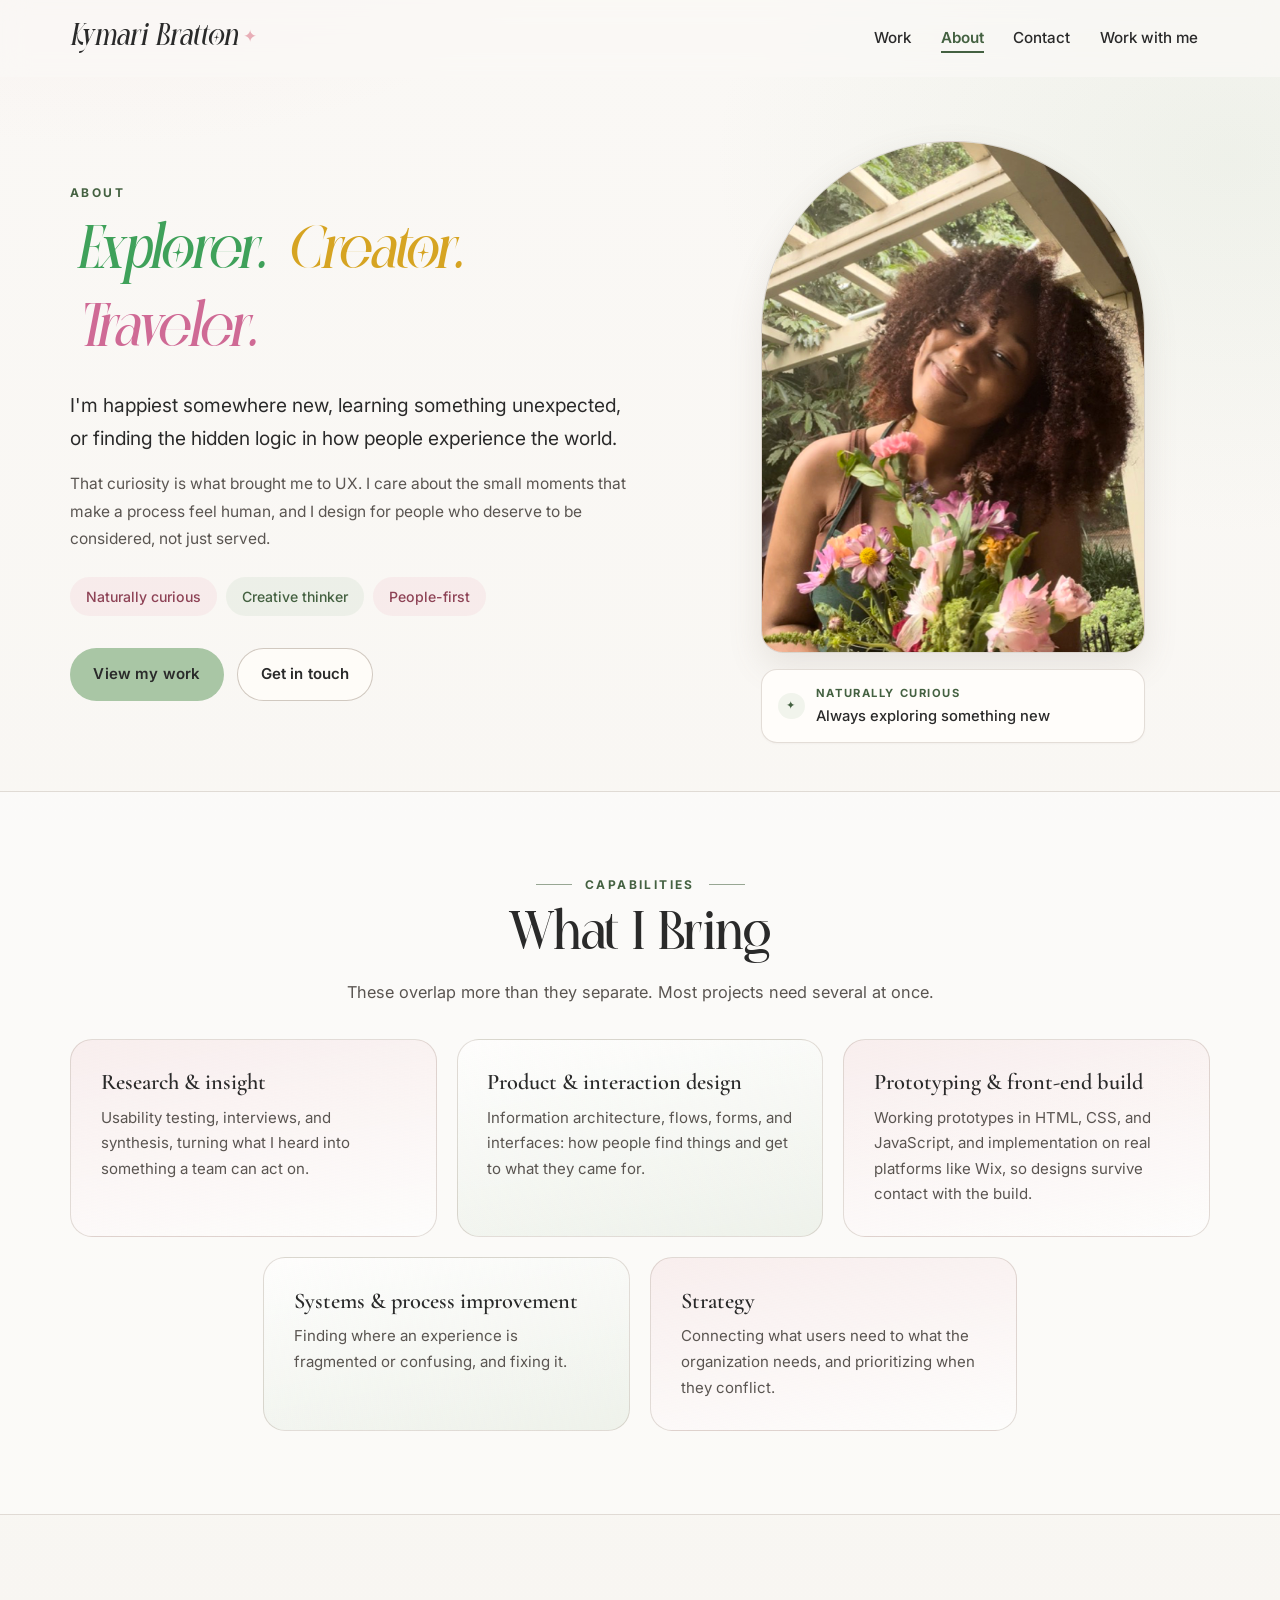
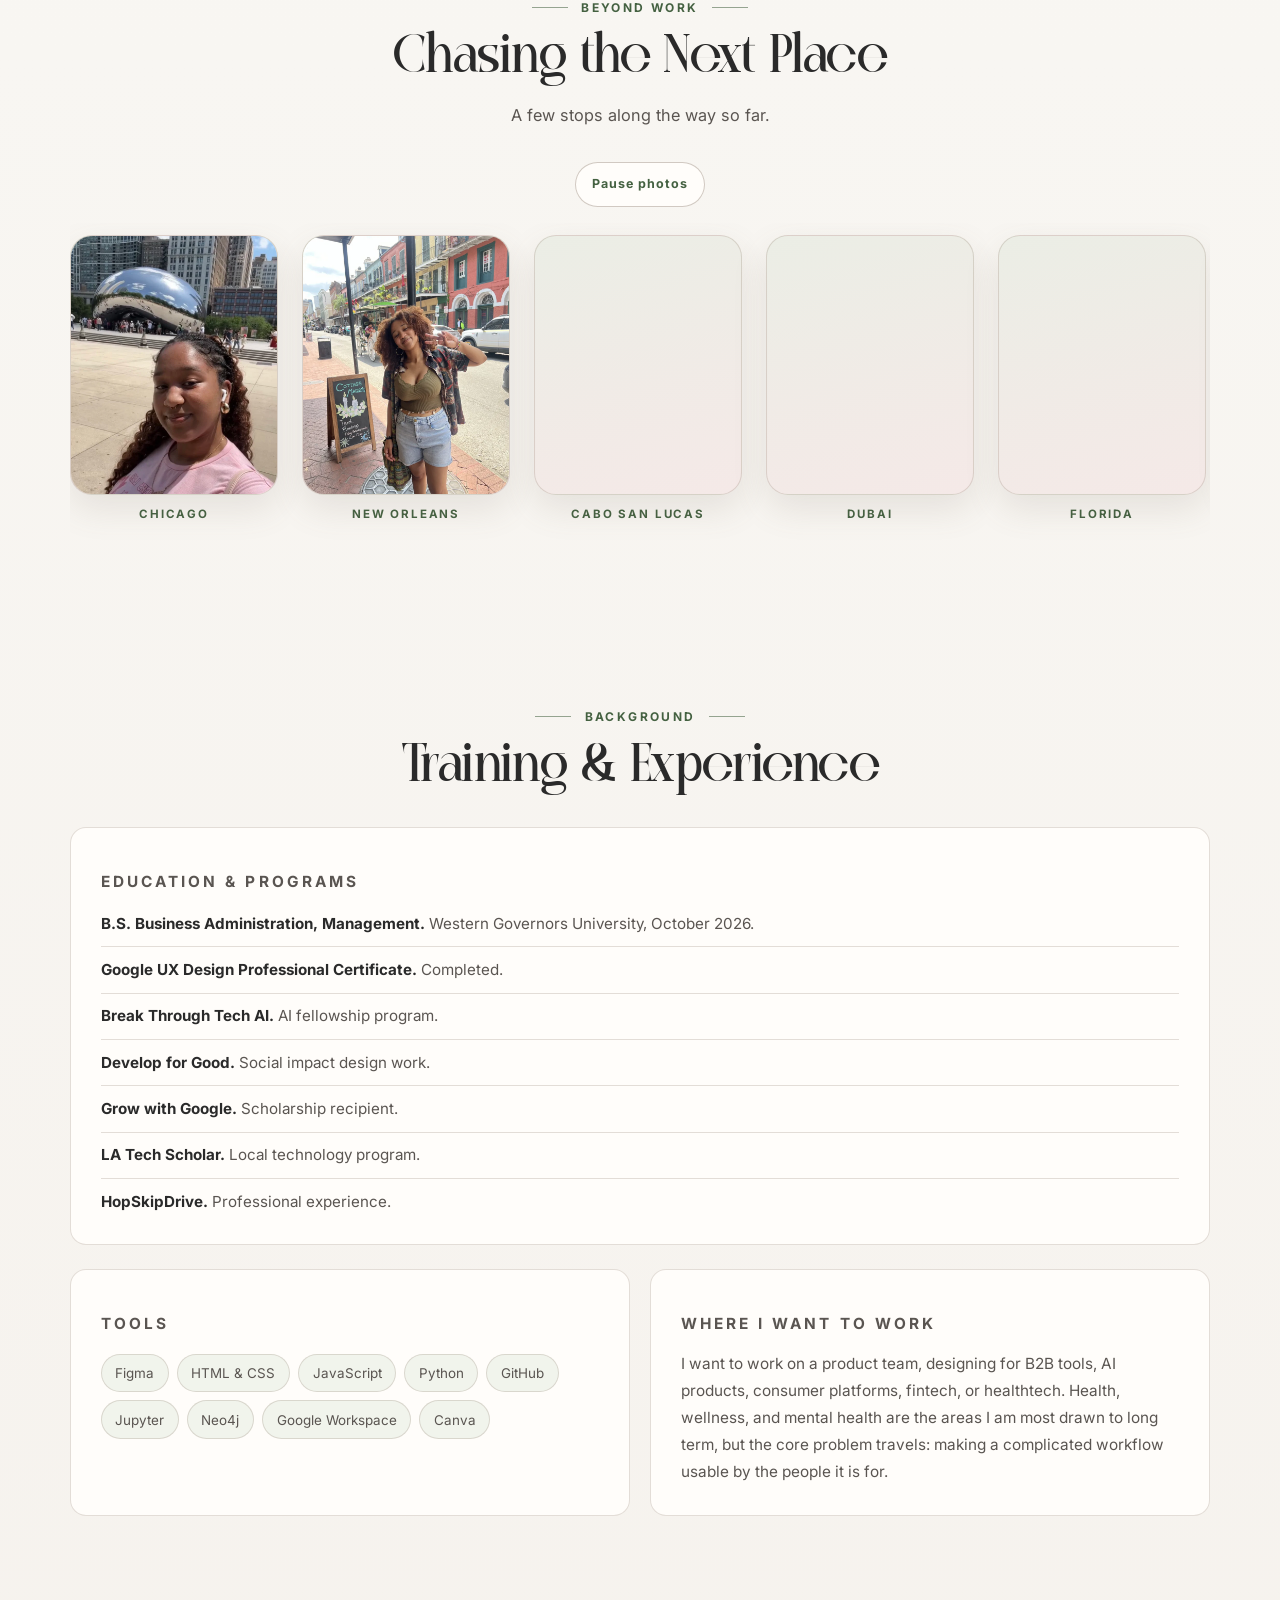
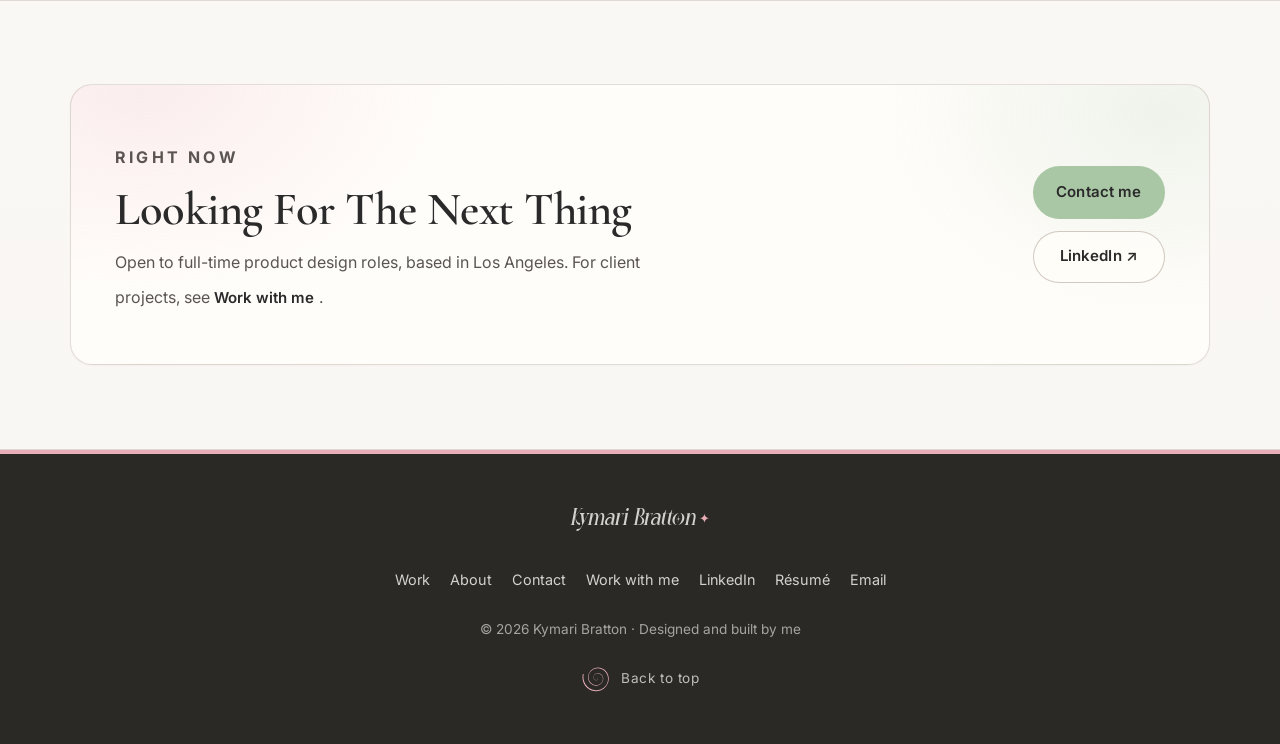
==== commit e4ef6a9b: "Hero B drift, featured three in focus, calm living thumbnails - Hero B: as you scroll, the hero drif" ====
--- a/about/index.html
+++ b/about/index.html
@@ -19,7 +19,7 @@
 <link crossorigin="" href="https://fonts.gstatic.com" rel="preconnect"/>
 <link href="https://fonts.googleapis.com/css2?family=Cormorant+Garamond:wght@600;700&amp;family=Inter:wght@400;500;600;700&amp;display=swap" rel="stylesheet"/>
 <script>document.documentElement.classList.add("js")</script>
-<link href="/styles.css?v=20261113d" rel="stylesheet"/>
+<link href="/styles.css?v=20261113e" rel="stylesheet"/>
 </head>
 <body>
 <a class="skip-link" href="#main">Skip to content</a>
@@ -372,6 +372,6 @@
         <a class="footer-top" href="#" data-back-to-top><svg class="spiral" viewBox="-48 -48 96 96" width="28" height="28" aria-hidden="true" focusable="false"><path d="M1.0,0.2 L1.1,0.2 L1.1,0.3 L1.2,0.3 L1.3,0.4 L1.4,0.4 L1.5,0.5 L1.5,0.6 L1.6,0.7 L1.7,0.8 L1.7,0.9 L1.8,1.0 L1.8,1.1 L1.9,1.3 L1.9,1.4 L1.9,1.5 L2.0,1.7 L2.0,1.8 L2.0,1.9 L2.0,2.1 L2.0,2.3 L1.9,2.4 L1.9,2.6 L1.9,2.7 L1.8,2.9 L1.7,3.0 L1.7,3.2 L1.6,3.4 L1.5,3.5 L1.4,3.7 L1.2,3.8 L1.1,4.0 L1.0,4.1 L0.8,4.2 L0.7,4.3 L0.5,4.5 L0.3,4.6 L0.1,4.7 L-0.0,4.8 L-0.2,4.9 L-0.4,5.0 L-0.6,5.0 L-0.8,5.1 L-1.0,5.2 L-1.3,5.2 L-1.5,5.3 L-1.8,5.3 L-2.0,5.3 L-2.3,5.3 L-2.5,5.3 L-2.8,5.3 L-3.1,5.2 L-3.3,5.2 L-3.6,5.1 L-3.9,5.0 L-4.1,5.0 L-4.4,4.9 L-4.6,4.8 L-4.9,4.6 L-5.2,4.5 L-5.4,4.3 L-5.7,4.2 L-5.9,4.0 L-6.2,3.8 L-6.4,3.6 L-6.7,3.4 L-6.9,3.1 L-7.1,2.9 L-7.3,2.6 L-7.5,2.4 L-7.7,2.1 L-7.9,1.8 L-8.0,1.5 L-8.2,1.2 L-8.4,0.9 L-8.5,0.5 L-8.6,0.2 L-8.7,-0.1 L-8.8,-0.4 L-8.9,-0.8 L-8.9,-1.2 L-9.0,-1.6 L-9.0,-2.0 L-9.0,-2.4 L-9.0,-2.7 L-9.0,-3.2 L-9.0,-3.6 L-8.9,-4.0 L-8.9,-4.4 L-8.8,-4.8 L-8.7,-5.2 L-8.5,-5.6 L-8.4,-6.0 L-8.2,-6.4 L-8.0,-6.8 L-7.8,-7.2 L-7.6,-7.6 L-7.4,-8.0 L-7.1,-8.4 L-6.8,-8.7 L-6.5,-9.1 L-6.2,-9.4 L-5.9,-9.8 L-5.5,-10.1 L-5.1,-10.4 L-4.7,-10.7 L-4.3,-10.9 L-3.9,-11.2 L-3.5,-11.4 L-3.0,-11.7 L-2.5,-11.9 L-2.1,-12.1 L-1.6,-12.2 L-1.1,-12.4 L-0.6,-12.5 L-0.1,-12.6 L0.4,-12.7 L0.9,-12.8 L1.4,-12.8 L2.0,-12.8 L2.5,-12.8 L3.0,-12.8 L3.6,-12.8 L4.1,-12.7 L4.7,-12.6 L5.2,-12.5 L5.8,-12.4 L6.3,-12.2 L6.9,-12.0 L7.4,-11.8 L8.0,-11.6 L8.5,-11.3 L9.0,-11.0 L9.5,-10.7 L10.0,-10.4 L10.5,-10.0 L11.0,-9.7 L11.4,-9.3 L11.9,-8.8 L12.3,-8.4 L12.7,-8.0 L13.1,-7.5 L13.5,-7.0 L13.9,-6.5 L14.2,-5.9 L14.6,-5.4 L14.9,-4.8 L15.2,-4.2 L15.4,-3.6 L15.7,-3.0 L15.9,-2.4 L16.1,-1.7 L16.2,-1.1 L16.4,-0.4 L16.5,0.1 L16.6,0.8 L16.6,1.5 L16.7,2.2 L16.7,2.9 L16.6,3.6 L16.6,4.3 L16.5,5.0 L16.4,5.7 L16.2,6.4 L16.1,7.1 L15.9,7.8 L15.6,8.5 L15.4,9.2 L15.1,9.9 L14.7,10.6 L14.4,11.2 L14.0,11.9 L13.6,12.5 L13.1,13.2 L12.7,13.8 L12.2,14.4 L11.7,14.9 L11.1,15.5 L10.5,16.0 L9.9,16.5 L9.3,17.0 L8.6,17.4 L7.9,17.8 L7.2,18.2 L6.5,18.6 L5.7,18.9 L5.0,19.2 L4.2,19.5 L3.4,19.8 L2.6,20.0 L1.8,20.2 L1.0,20.3 L0.1,20.4 L-0.6,20.5 L-1.5,20.5 L-2.3,20.5 L-3.2,20.5 L-4.0,20.5 L-4.9,20.4 L-5.7,20.2 L-6.6,20.1 L-7.4,19.9 L-8.3,19.6 L-9.1,19.4 L-9.9,19.0 L-10.8,18.7 L-11.6,18.3 L-12.4,17.9 L-13.1,17.5 L-13.9,17.0 L-14.6,16.5 L-15.4,15.9 L-16.1,15.4 L-16.8,14.7 L-17.4,14.1 L-18.1,13.4 L-18.7,12.7 L-19.3,12.0 L-19.9,11.3 L-20.4,10.5 L-20.9,9.7 L-21.4,8.9 L-21.8,8.0 L-22.2,7.2 L-22.6,6.3 L-22.9,5.4 L-23.3,4.5 L-23.5,3.5 L-23.8,2.6 L-24.0,1.6 L-24.1,0.6 L-24.2,-0.3 L-24.3,-1.3 L-24.3,-2.3 L-24.3,-3.3 L-24.3,-4.3 L-24.2,-5.3 L-24.1,-6.3 L-23.9,-7.3 L-23.7,-8.3 L-23.4,-9.3 L-23.1,-10.3 L-22.8,-11.3 L-22.4,-12.3 L-22.0,-13.3 L-21.5,-14.2 L-21.0,-15.2 L-20.5,-16.1 L-19.9,-17.0 L-19.3,-17.9 L-18.6,-18.7 L-17.9,-19.6 L-17.2,-20.4 L-16.4,-21.1 L-15.6,-21.9 L-14.8,-22.6 L-13.9,-23.3 L-12.9,-23.9 L-12.0,-24.5 L-11.0,-25.0 L-10.0,-25.5 L-9.0,-26.0 L-7.9,-26.4 L-6.9,-26.8 L-5.8,-27.1 L-4.7,-27.4 L-3.6,-27.7 L-2.4,-27.9 L-1.3,-28.0 L-0.1,-28.2 L0.9,-28.2 L2.1,-28.2 L3.3,-28.2 L4.4,-28.1 L5.6,-28.0 L6.7,-27.9 L7.9,-27.6 L9.1,-27.4 L10.2,-27.1 L11.3,-26.7 L12.5,-26.3 L13.6,-25.8 L14.6,-25.3 L15.7,-24.8 L16.8,-24.2 L17.8,-23.6 L18.8,-22.9 L19.8,-22.2 L20.8,-21.4 L21.7,-20.6 L22.6,-19.8 L23.4,-18.9 L24.3,-18.0 L25.1,-17.0 L25.8,-16.0 L26.6,-15.0 L27.2,-14.0 L27.9,-12.9 L28.5,-11.8 L29.0,-10.6 L29.5,-9.5 L30.0,-8.3 L30.4,-7.1 L30.8,-5.8 L31.1,-4.6 L31.4,-3.3 L31.6,-2.1 L31.8,-0.8 L31.9,0.4 L32.0,1.8 L32.0,3.1 L32.0,4.4 L31.9,5.7 L31.7,7.0 L31.5,8.4 L31.3,9.7 L31.0,11.0 L30.6,12.3 L30.2,13.6 L29.7,14.8 L29.2,16.1 L28.6,17.3 L28.0,18.6 L27.3,19.8 L26.6,20.9 L25.8,22.1 L24.9,23.2 L24.1,24.3 L23.1,25.4 L22.2,26.4 L21.1,27.4 L20.1,28.3 L19.0,29.2 L17.8,30.0 L16.6,30.8 L15.3,31.5 L14.1,32.2 L12.8,32.8 L11.4,33.4 L10.1,33.9 L8.7,34.3 L7.3,34.7 L5.9,35.1 L4.5,35.4 L3.0,35.6 L1.6,35.8 L0.1,35.9 L-1.3,35.9 L-2.8,35.9 L-4.2,35.9 L-5.7,35.7 L-7.2,35.5 L-8.7,35.3 L-10.1,35.0 L-11.6,34.6 L-13.0,34.2 L-14.4,33.7 L-15.8,33.2 L-17.2,32.6 L-18.6,31.9 L-19.9,31.2 L-21.2,30.4 L-22.5,29.6 L-23.7,28.7 L-25.0,27.8 L-26.1,26.8 L-27.3,25.8 L-28.4,24.7 L-29.4,23.6 L-30.5,22.4 L-31.4,21.2 L-32.4,20.0 L-33.2,18.7 L-34.1,17.4 L-34.8,16.0 L-35.6,14.6 L-36.2,13.2 L-36.8,11.7 L-37.4,10.2 L-37.9,8.7 L-38.3,7.2 L-38.7,5.6 L-39.0,4.0 L-39.3,2.5 L-39.4,0.8 L-39.6,-0.7 L-39.6,-2.3 L-39.6,-3.9 L-39.5,-5.6 L-39.4,-7.2 L-39.2,-8.8 L-38.9,-10.4 L-38.6,-12.1 L-38.2,-13.7 L-37.7,-15.3 L-37.2,-16.8 L-36.5,-18.4 L-35.9,-19.9 L-35.1,-21.5 L-34.3,-22.9 L-33.5,-24.4 L-35.6,-25.8 L-36.6,-24.2 L-37.5,-22.7 L-38.3,-21.1 L-39.1,-19.5 L-39.7,-17.8 L-40.4,-16.2 L-40.9,-14.5 L-41.4,-12.8 L-41.8,-11.0 L-42.1,-9.3 L-42.4,-7.5 L-42.6,-5.8 L-42.7,-4.0 L-42.8,-2.3 L-42.7,-0.5 L-42.6,1.1 L-42.4,2.9 L-42.2,4.6 L-41.9,6.3 L-41.5,8.0 L-41.0,9.6 L-40.5,11.3 L-39.9,12.9 L-39.3,14.5 L-38.5,16.0 L-37.8,17.6 L-36.9,19.0 L-36.0,20.5 L-35.0,21.9 L-34.0,23.2 L-33.0,24.5 L-31.8,25.8 L-30.7,27.0 L-29.5,28.2 L-28.2,29.3 L-26.9,30.3 L-25.6,31.3 L-24.2,32.2 L-22.8,33.1 L-21.4,33.9 L-19.9,34.6 L-18.4,35.3 L-16.9,35.9 L-15.4,36.5 L-13.8,36.9 L-12.3,37.4 L-10.7,37.7 L-9.1,38.0 L-7.5,38.2 L-5.9,38.4 L-4.4,38.4 L-2.8,38.5 L-1.2,38.4 L0.3,38.3 L1.8,38.1 L3.4,37.9 L4.9,37.6 L6.4,37.2 L7.9,36.8 L9.4,36.3 L10.8,35.8 L12.2,35.2 L13.6,34.5 L14.9,33.8 L16.2,33.0 L17.5,32.2 L18.7,31.4 L19.9,30.5 L21.1,29.5 L22.2,28.6 L23.3,27.6 L24.4,26.6 L25.4,25.5 L26.4,24.4 L27.3,23.2 L28.1,22.0 L29.0,20.8 L29.7,19.6 L30.4,18.3 L31.1,17.0 L31.7,15.6 L32.2,14.3 L32.7,12.9 L33.1,11.6 L33.5,10.2 L33.8,8.8 L34.0,7.4 L34.2,6.0 L34.3,4.5 L34.4,3.1 L34.4,1.7 L34.3,0.3 L34.2,-1.0 L34.1,-2.4 L33.8,-3.8 L33.6,-5.2 L33.2,-6.5 L32.8,-7.8 L32.4,-9.1 L31.9,-10.4 L31.3,-11.7 L30.7,-12.9 L30.1,-14.1 L29.4,-15.3 L28.6,-16.4 L27.9,-17.5 L27.0,-18.6 L26.1,-19.6 L25.2,-20.6 L24.3,-21.5 L23.3,-22.4 L22.3,-23.3 L21.2,-24.1 L20.2,-24.9 L19.1,-25.6 L17.9,-26.2 L16.8,-26.8 L15.6,-27.4 L14.4,-27.9 L13.2,-28.4 L12.0,-28.8 L10.8,-29.1 L9.5,-29.4 L8.3,-29.7 L7.1,-29.9 L5.8,-30.0 L4.6,-30.1 L3.3,-30.2 L2.1,-30.2 L0.8,-30.1 L-0.3,-30.0 L-1.5,-29.8 L-2.7,-29.6 L-3.9,-29.3 L-5.1,-29.0 L-6.3,-28.7 L-7.4,-28.3 L-8.5,-27.8 L-9.6,-27.3 L-10.6,-26.8 L-11.7,-26.2 L-12.7,-25.6 L-13.7,-25.0 L-14.6,-24.3 L-15.5,-23.5 L-16.4,-22.8 L-17.3,-22.0 L-18.1,-21.2 L-18.9,-20.4 L-19.7,-19.6 L-20.4,-18.7 L-21.1,-17.8 L-21.7,-16.8 L-22.3,-15.9 L-22.9,-14.9 L-23.4,-13.9 L-23.8,-12.9 L-24.3,-11.9 L-24.7,-10.8 L-25.0,-9.8 L-25.3,-8.7 L-25.5,-7.7 L-25.7,-6.6 L-25.9,-5.5 L-26.0,-4.4 L-26.1,-3.3 L-26.1,-2.3 L-26.1,-1.2 L-26.0,-0.1 L-25.9,0.9 L-25.7,1.9 L-25.5,3.0 L-25.3,4.0 L-25.0,5.0 L-24.7,6.0 L-24.3,7.0 L-23.9,7.9 L-23.5,8.9 L-23.0,9.8 L-22.5,10.7 L-21.9,11.5 L-21.3,12.3 L-20.7,13.2 L-20.1,13.9 L-19.4,14.7 L-18.7,15.4 L-18.0,16.1 L-17.2,16.7 L-16.4,17.3 L-15.6,17.9 L-14.8,18.4 L-14.0,18.9 L-13.1,19.4 L-12.3,19.8 L-11.4,20.2 L-10.5,20.6 L-9.6,20.9 L-8.7,21.1 L-7.8,21.4 L-6.9,21.6 L-6.0,21.7 L-5.0,21.8 L-4.1,21.9 L-3.2,21.9 L-2.3,21.9 L-1.4,21.9 L-0.5,21.8 L0.3,21.7 L1.2,21.5 L2.1,21.3 L2.9,21.1 L3.7,20.9 L4.6,20.6 L5.4,20.3 L6.2,19.9 L6.9,19.5 L7.7,19.1 L8.4,18.7 L9.1,18.2 L9.8,17.7 L10.4,17.2 L11.1,16.6 L11.7,16.1 L12.3,15.5 L12.8,14.9 L13.4,14.3 L13.9,13.7 L14.4,13.1 L14.8,12.4 L15.2,11.7 L15.6,11.0 L16.0,10.3 L16.3,9.6 L16.6,8.9 L16.9,8.2 L17.1,7.4 L17.3,6.7 L17.5,5.9 L17.6,5.2 L17.7,4.4 L17.8,3.7 L17.8,2.9 L17.9,2.2 L17.8,1.4 L17.8,0.7 L17.7,0.0 L17.6,-0.7 L17.4,-1.4 L17.3,-2.1 L17.1,-2.8 L16.8,-3.4 L16.6,-4.1 L16.3,-4.7 L16.0,-5.4 L15.6,-6.0 L15.3,-6.6 L14.9,-7.2 L14.5,-7.7 L14.1,-8.2 L13.6,-8.8 L13.2,-9.3 L12.7,-9.7 L12.2,-10.2 L11.7,-10.6 L11.2,-11.0 L10.7,-11.3 L10.1,-11.7 L9.6,-12.0 L9.0,-12.3 L8.4,-12.6 L7.8,-12.8 L7.2,-13.0 L6.7,-13.2 L6.1,-13.4 L5.5,-13.5 L4.9,-13.6 L4.3,-13.7 L3.7,-13.7 L3.1,-13.8 L2.5,-13.8 L1.9,-13.8 L1.3,-13.7 L0.8,-13.6 L0.2,-13.6 L-0.2,-13.4 L-0.8,-13.3 L-1.3,-13.1 L-1.8,-13.0 L-2.3,-12.8 L-2.8,-12.5 L-3.3,-12.3 L-3.8,-12.0 L-4.2,-11.8 L-4.7,-11.5 L-5.1,-11.2 L-5.5,-10.9 L-5.9,-10.5 L-6.2,-10.2 L-6.6,-9.8 L-6.9,-9.4 L-7.2,-9.1 L-7.5,-8.7 L-7.8,-8.3 L-8.1,-7.9 L-8.3,-7.5 L-8.6,-7.1 L-8.8,-6.7 L-9.0,-6.2 L-9.1,-5.8 L-9.3,-5.4 L-9.4,-4.9 L-9.5,-4.5 L-9.6,-4.1 L-9.7,-3.6 L-9.7,-3.2 L-9.7,-2.8 L-9.8,-2.3 L-9.7,-1.9 L-9.7,-1.5 L-9.7,-1.1 L-9.6,-0.7 L-9.5,-0.3 L-9.4,0.0 L-9.3,0.4 L-9.2,0.8 L-9.0,1.2 L-8.9,1.5 L-8.7,1.8 L-8.5,2.2 L-8.3,2.5 L-8.1,2.8 L-7.9,3.1 L-7.7,3.4 L-7.4,3.7 L-7.2,3.9 L-6.9,4.1 L-6.6,4.4 L-6.4,4.6 L-6.1,4.8 L-5.8,4.9 L-5.5,5.1 L-5.2,5.3 L-4.9,5.4 L-4.6,5.5 L-4.3,5.6 L-4.0,5.7 L-3.7,5.8 L-3.4,5.8 L-3.1,5.9 L-2.8,5.9 L-2.6,5.9 L-2.3,5.9 L-2.0,5.9 L-1.7,5.9 L-1.4,5.8 L-1.2,5.8 L-0.9,5.7 L-0.7,5.6 L-0.4,5.5 L-0.2,5.4 L-0.0,5.3 L0.2,5.2 L0.4,5.1 L0.6,5.0 L0.8,4.8 L0.9,4.7 L1.1,4.5 L1.3,4.4 L1.4,4.2 L1.5,4.1 L1.7,3.9 L1.8,3.7 L1.9,3.5 L2.0,3.4 L2.0,3.2 L2.1,3.0 L2.2,2.8 L2.2,2.6 L2.3,2.5 L2.3,2.3 L2.3,2.1 L2.3,2.0 L2.3,1.8 L2.3,1.6 L2.3,1.5 L2.3,1.3 L2.3,1.1 L2.2,1.0 L2.2,0.9 L2.1,0.7 L2.0,0.6 L2.0,0.5 L1.9,0.3 L1.8,0.2 L1.7,0.1 L1.6,0.0 L1.5,-0.0 L1.4,-0.0 L1.3,-0.1 L1.1,-0.2 Z" fill="currentColor" transform="rotate(-20)"/></svg><span>Back to top</span></a>
 </div>
 </footer>
-<script defer="" src="/script.js?v=20261113d"></script>
+<script defer="" src="/script.js?v=20261113e"></script>
 </body>
 </html>
--- a/styles.css
+++ b/styles.css
@@ -12935,10 +12935,12 @@
    skipped when the visitor asks for reduced motion.
    ========================================================================== */
 
-/* ---- Hero: the lily blooms as you scroll -----------------------------------
+/* ---- Hero B: the hero drifts apart and softens as you scroll ---------------
    script.js writes --bloom (0 at the top, 1 once the hero has scrolled
-   away). The lily only grows a little so the image stays sharp. <main>
-   clips sideways overflow, so the lily can spill past the content edge. */
+   away). Each layer leaves at its own speed and blurs a little: the words
+   linger, the photo rises faster, the lily drifts and turns. Uses the
+   separate translate and filter properties, so it never fights the load-in
+   animations. <main> clips sideways overflow so the lily can drift freely. */
 main {
   overflow-x: clip;
 }
@@ -12958,61 +12960,338 @@
 }
 
 @media (prefers-reduced-motion: no-preference) {
+  .hero-lead > *,
+  .hero-details > * {
+    translate: 0 calc(var(--bloom, 0) * -70px);
+    filter: blur(calc(var(--bloom, 0) * 6px));
+  }
+
+  .portrait-stage .portrait-frame,
+  .portrait-stage .portrait-disc,
+  .hero-visual .hero-note {
+    translate: 0 calc(var(--bloom, 0) * -150px);
+  }
+
+  .portrait-stage .portrait-frame {
+    filter: blur(calc(var(--bloom, 0) * 5px));
+  }
+
   .portrait-stage picture {
-    scale: calc(1 + var(--bloom, 0) * 0.14);
-    rotate: calc(var(--bloom, 0) * 8deg);
-    translate: calc(var(--bloom, 0) * -3%) calc(var(--bloom, 0) * -5%);
-  }
-
-  .portrait-stage .portrait-frame {
-    translate: 0 calc(var(--bloom, 0) * -18px);
-  }
-}
-
-@media (max-width: 640px) and (prefers-reduced-motion: no-preference) {
-  .portrait-stage picture {
-    rotate: calc(var(--bloom, 0) * 6deg);
-  }
-}
-
-/* ---- Scroll scene: sage floods out from behind the portrait ------------------
-   A fixed sage layer sits behind the hero (the hero, banner and Selected
-   Work are each stacked above it). script.js grows its circle from the
-   portrait until the screen is green, just as Selected Work, which is sage
-   itself, arrives. Without the script, or with reduced motion, Selected
-   Work is simply sage. */
-.flood {
-  position: fixed;
-  z-index: 0;
+    translate: calc(var(--bloom, 0) * 18%) calc(var(--bloom, 0) * -30%);
+    rotate: calc(var(--bloom, 0) * 22deg);
+  }
+}
+
+/* ---- Selected Work: the featured three, one in focus ------------------------
+   Desktop: the three featured projects sit in one row. As the section
+   arrives they rise to meet you (Hero B's hand-off), then the row holds for
+   a short scroll while the focus walks across it. The focused card plays a
+   two-second animation of its project; the other two rest.
+   Phones: nothing holds; the card that reaches the middle of the screen
+   plays once. Without the script, or with reduced motion, it's a plain
+   grid with every card at rest. */
+#projects .project-grid .project-card:last-child {
+  grid-column: auto;
+  justify-self: stretch;
+  width: auto;
+}
+
+.project-grid--more {
+  margin-top: var(--project-grid-gap);
+}
+
+@media (min-width: 900px) {
+  .project-grid--featured {
+    grid-template-columns: repeat(3, minmax(0, 1fr));
+  }
+
+  .project-grid--featured .project-title {
+    font-size: 1.4rem;
+  }
+}
+
+.featured.is-pinned {
+  height: var(--featured-h);
+}
+
+.featured.is-pinned .featured-sticky {
+  position: sticky;
+  top: var(--header-h);
+  display: grid;
+  align-content: center;
+  min-height: calc(100vh - var(--header-h));
+  padding-block: 1.25rem;
+}
+
+.project-grid--featured > .project-card:nth-child(2) { --i: 1; }
+.project-grid--featured > .project-card:nth-child(3) { --i: 2; }
+
+@media (min-width: 900px) and (prefers-reduced-motion: no-preference) {
+  .project-grid--featured > .project-card {
+    translate: 0 calc((1 - var(--rise, 1)) * (70px + var(--i, 0) * 45px));
+  }
+
+  .featured.has-focus .project-grid--featured > .project-card {
+    transition:
+      opacity 0.5s ease,
+      filter 0.5s ease,
+      scale 0.7s cubic-bezier(0.16, 1, 0.3, 1),
+      box-shadow 0.5s ease,
+      border-color var(--motion-duration) var(--motion-ease);
+  }
+
+  .featured.has-focus .project-grid--featured > .project-card:not(.is-focus) {
+    opacity: 0.6;
+    filter: saturate(0.55);
+    scale: 0.97;
+  }
+
+  .featured.has-focus .project-grid--featured > .project-card.is-focus {
+    scale: 1.02;
+    box-shadow: 0 18px 40px -22px rgba(42, 42, 42, 0.38);
+  }
+}
+
+/* Living thumbnails: built by script.js inside each featured card's image,
+   shown only while that card is playing. Calm, about two seconds, no loops. */
+.live {
+  position: absolute;
+  z-index: 4;
   inset: 0;
-  background: var(--sage);
-  clip-path: circle(0 at 50% 50%);
-  visibility: hidden;
+  opacity: 0;
   pointer-events: none;
-}
-
-#projects {
+  transition: opacity 0.45s ease;
+}
+
+.project-card.is-playing .live {
+  opacity: 1;
+}
+
+.live--panel {
+  background: rgba(251, 250, 247, 0.93);
+  -webkit-backdrop-filter: blur(4px);
+  backdrop-filter: blur(4px);
+}
+
+/* Immigrants Rising: the five steps fill in, then the team result */
+.live--ir {
+  display: grid;
+  align-content: end;
+}
+
+.live-steps {
+  display: flex;
+  gap: 6px;
+  margin: 0 4% 4%;
+  padding: 0.6rem 0.7rem 0.55rem;
+  border-radius: 10px;
+  background: rgba(255, 255, 255, 0.94);
+  box-shadow: 0 8px 20px -12px rgba(42, 42, 42, 0.4);
+}
+
+.live-steps span {
+  flex: 1;
+  display: grid;
+  gap: 5px;
+  min-width: 0;
+  overflow: hidden;
+  color: rgba(42, 42, 42, 0.45);
+  font-size: 0.6rem;
+  font-weight: 600;
+  white-space: nowrap;
+  text-overflow: ellipsis;
+}
+
+.live-steps i {
   position: relative;
-  z-index: 1;
-  background: var(--sage);
-  border-block: 0;
-}
-
-#projects .section-head .eyebrow {
-  color: #24361f;
-}
-
-#projects .section-head .eyebrow--rule::before,
-#projects .section-head .eyebrow--rule::after {
-  background: #24361f;
-}
-
-#projects .section-head .section-intro {
-  color: #2c3328;
-}
-
-#projects .project-card[data-project] {
-  border-color: rgba(36, 54, 31, 0.14);
+  height: 3px;
+  overflow: hidden;
+  border-radius: 2px;
+  background: rgba(42, 42, 42, 0.12);
+}
+
+.live-steps i::after {
+  content: "";
+  position: absolute;
+  inset: 0;
+  background: #10365a;
+  transform: scaleX(0);
+  transform-origin: left center;
+}
+
+.live-chip {
+  position: absolute;
+  top: 6%;
+  right: 4%;
+  margin: 0;
+  padding: 0.35rem 0.7rem;
+  border-radius: 999px;
+  background: #10365a;
+  color: #f8f6f2;
+  font-size: 0.68rem;
+  font-weight: 600;
+  opacity: 0;
+}
+
+.is-playing .live-steps span {
+  animation: live-ink 0.3s ease forwards;
+  animation-delay: calc(0.3s + var(--k) * 0.32s);
+}
+
+.is-playing .live-steps i::after {
+  animation: live-fill 0.32s ease-out forwards;
+  animation-delay: calc(0.3s + var(--k) * 0.32s);
+}
+
+.is-playing .live-chip {
+  animation: live-pop 0.5s cubic-bezier(0.16, 1, 0.3, 1) 2s forwards;
+}
+
+/* Brightside: a knowledge graph draws itself */
+.live--bs svg {
+  position: absolute;
+  inset: 6% 5%;
+  width: 90%;
+  height: 88%;
+}
+
+.bs-edge {
+  fill: none;
+  stroke: #a7c3c6;
+  stroke-width: 1.2;
+  stroke-dasharray: 60;
+  stroke-dashoffset: 60;
+}
+
+.bs-edge.strong {
+  stroke: #e7926b;
+}
+
+.bs-node {
+  fill: #8fd0cc;
+  opacity: 0;
+  transform-box: fill-box;
+  transform-origin: center;
+  scale: 0.4;
+}
+
+.bs-hub {
+  fill: #f08a5d;
+}
+
+.bs-label {
+  fill: #2a2a2a;
+  font: 600 7px var(--font-body);
+  opacity: 0;
+}
+
+.is-playing .bs-node {
+  animation: live-node 0.5s cubic-bezier(0.16, 1, 0.3, 1) forwards;
+  animation-delay: calc(0.15s + var(--k) * 0.07s);
+}
+
+.is-playing .bs-edge {
+  animation: live-draw 0.9s ease-out forwards;
+  animation-delay: calc(0.45s + var(--k) * 0.06s);
+}
+
+.is-playing .bs-edge.strong {
+  animation:
+    live-draw 0.9s ease-out forwards,
+    live-thicken 0.5s ease 1.9s forwards;
+  animation-delay: calc(0.45s + var(--k) * 0.06s), 1.9s;
+}
+
+.is-playing .bs-label {
+  animation: live-ink-in 0.5s ease 1.5s forwards;
+}
+
+/* Gateway: funding builds year by year */
+.live--gw {
+  display: grid;
+  grid-template-columns: 0.85fr 1.15fr;
+  align-items: center;
+  gap: 5%;
+  padding: 7% 7% 6%;
+}
+
+.gw-live-total {
+  display: grid;
+  gap: 0.3rem;
+}
+
+.gw-live-total strong {
+  font-family: var(--font-display);
+  font-size: clamp(1.4rem, 2.6vw, 2rem);
+  font-weight: 400;
+  line-height: 1;
+  font-variant-numeric: tabular-nums;
+}
+
+.gw-live-total span {
+  color: var(--soft);
+  font-size: 0.66rem;
+  font-weight: 600;
+  line-height: 1.35;
+}
+
+.gw-live-chart {
+  display: grid;
+  grid-template-rows: 1fr auto;
+  gap: 0.35rem;
+  height: 82%;
+}
+
+.gw-live-bars {
+  display: flex;
+  align-items: flex-end;
+  gap: 7%;
+  border-bottom: 1px solid rgba(42, 42, 42, 0.2);
+}
+
+.gw-live-bars i {
+  flex: 1;
+  height: var(--h);
+  border-radius: 3px 3px 0 0;
+  background: rgba(85, 147, 187, 0.34);
+  transform: scaleY(0);
+  transform-origin: bottom;
+}
+
+.gw-live-years {
+  display: flex;
+  justify-content: space-between;
+  color: var(--soft);
+  font-size: 0.56rem;
+  font-weight: 600;
+}
+
+.is-playing .gw-live-bars i {
+  animation: live-grow 0.6s cubic-bezier(0.16, 1, 0.3, 1) forwards;
+  animation-delay: calc(0.3s + var(--k) * 0.15s);
+}
+
+.is-playing .gw-live-bars i.hi {
+  animation:
+    live-grow 0.6s cubic-bezier(0.16, 1, 0.3, 1) forwards,
+    live-hi 0.4s ease 1.8s forwards;
+  animation-delay: calc(0.3s + var(--k) * 0.15s), 1.8s;
+}
+
+@keyframes live-fill { to { transform: scaleX(1); } }
+@keyframes live-ink { to { color: #2a2a2a; } }
+@keyframes live-ink-in { to { opacity: 1; } }
+@keyframes live-pop { from { opacity: 0; transform: translateY(4px); } to { opacity: 1; transform: none; } }
+@keyframes live-node { to { opacity: 1; scale: 1; } }
+@keyframes live-draw { to { stroke-dashoffset: 0; } }
+@keyframes live-thicken { to { stroke-width: 2.6; } }
+@keyframes live-grow { to { transform: scaleY(1); } }
+@keyframes live-hi { to { background: #5593bb; } }
+
+@media (prefers-reduced-motion: reduce) {
+  .live {
+    display: none;
+  }
 }
 
 /* ---- Card glides into its case study -----------------------------------------
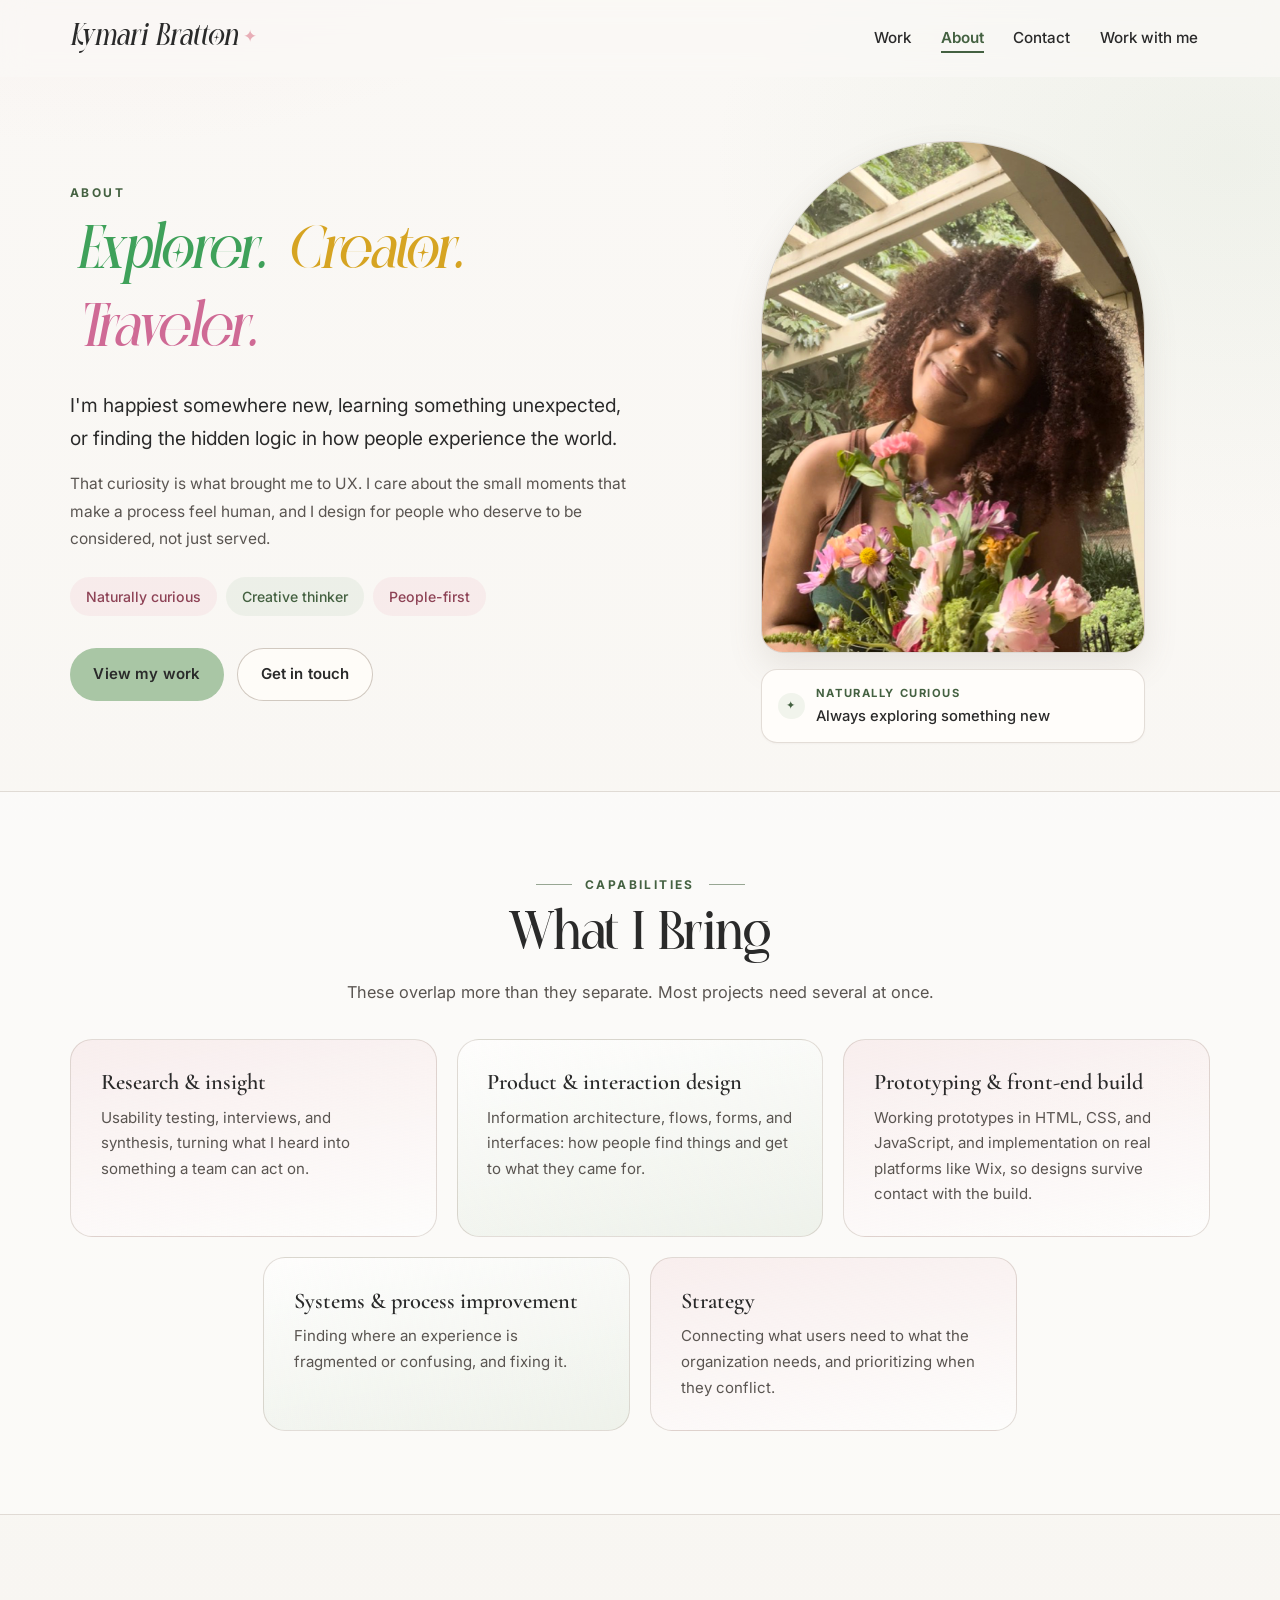
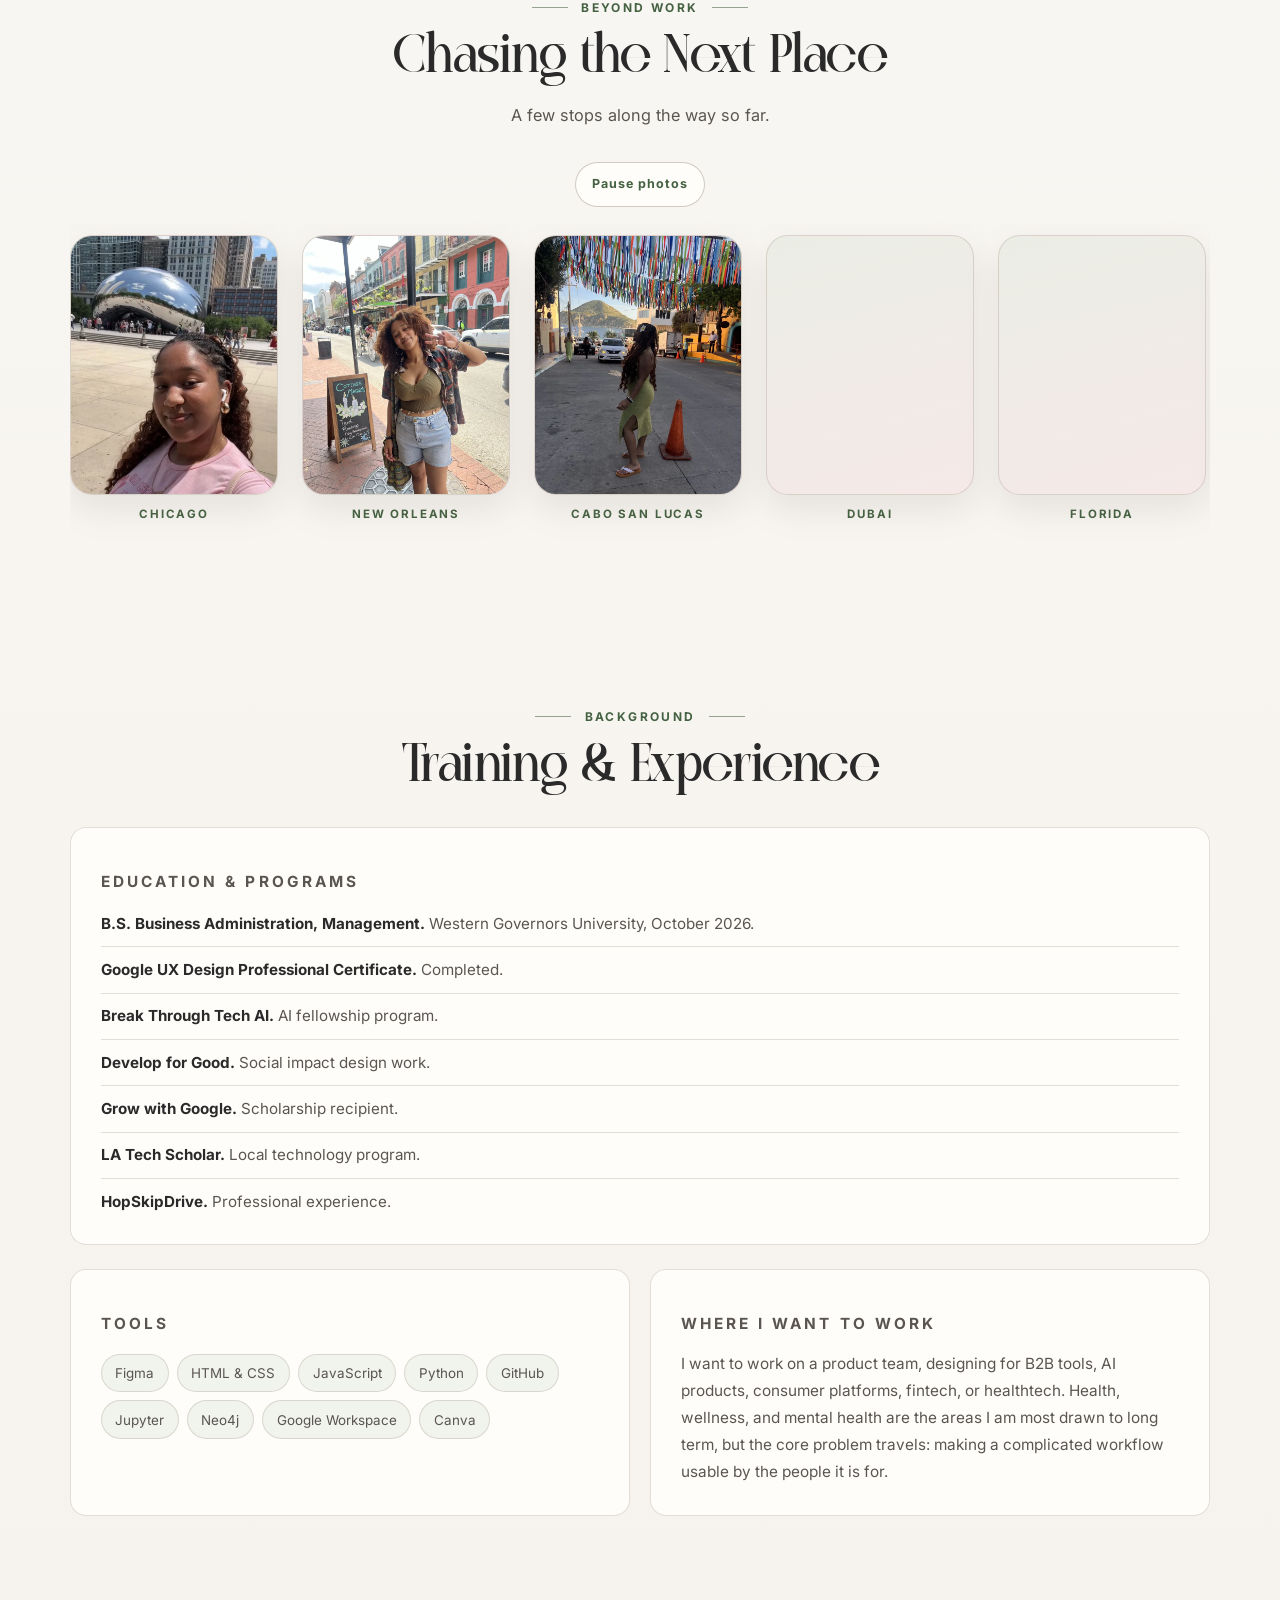
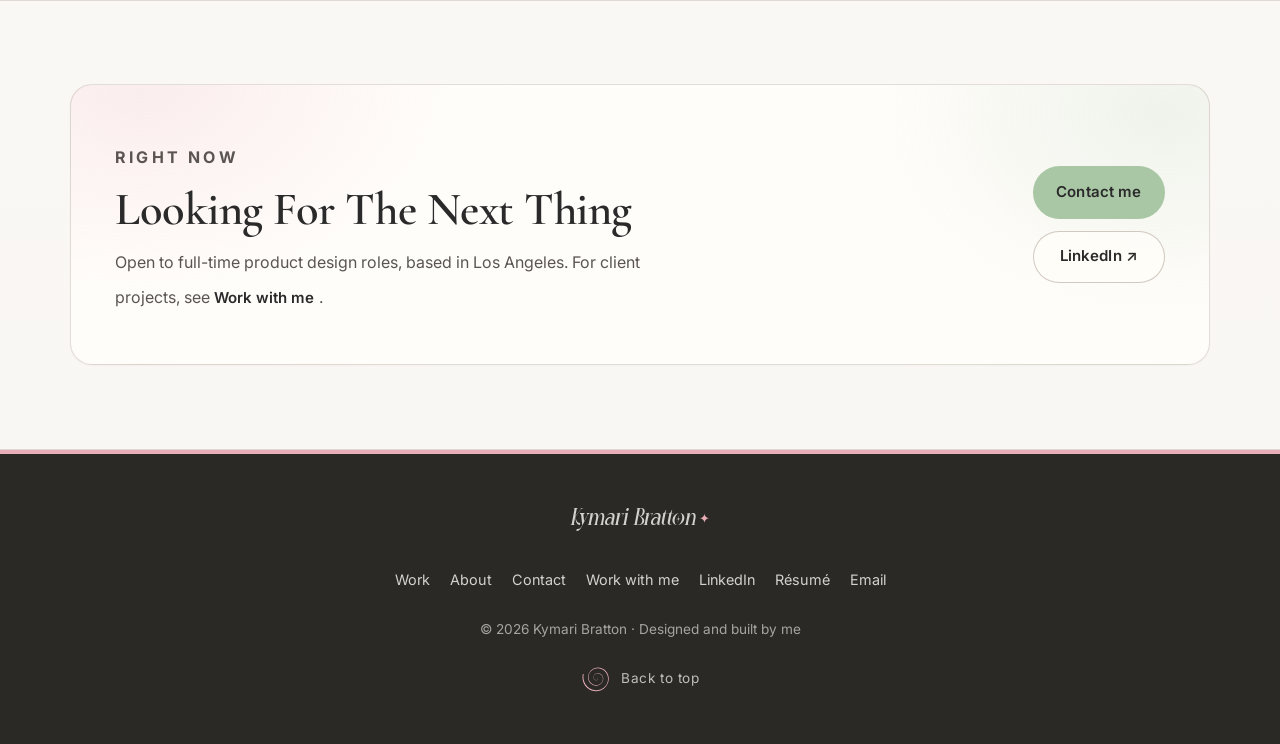
==== commit 0343a8d8: "Brightside living thumbnail: slow drift over the real graph Replaces the drawn knowledge-graph illus" ====
--- a/about/index.html
+++ b/about/index.html
@@ -19,7 +19,7 @@
 <link crossorigin="" href="https://fonts.gstatic.com" rel="preconnect"/>
 <link href="https://fonts.googleapis.com/css2?family=Cormorant+Garamond:wght@600;700&amp;family=Inter:wght@400;500;600;700&amp;display=swap" rel="stylesheet"/>
 <script>document.documentElement.classList.add("js")</script>
-<link href="/styles.css?v=20261113e" rel="stylesheet"/>
+<link href="/styles.css?v=20261113f" rel="stylesheet"/>
 </head>
 <body>
 <a class="skip-link" href="#main">Skip to content</a>
@@ -372,6 +372,6 @@
         <a class="footer-top" href="#" data-back-to-top><svg class="spiral" viewBox="-48 -48 96 96" width="28" height="28" aria-hidden="true" focusable="false"><path d="M1.0,0.2 L1.1,0.2 L1.1,0.3 L1.2,0.3 L1.3,0.4 L1.4,0.4 L1.5,0.5 L1.5,0.6 L1.6,0.7 L1.7,0.8 L1.7,0.9 L1.8,1.0 L1.8,1.1 L1.9,1.3 L1.9,1.4 L1.9,1.5 L2.0,1.7 L2.0,1.8 L2.0,1.9 L2.0,2.1 L2.0,2.3 L1.9,2.4 L1.9,2.6 L1.9,2.7 L1.8,2.9 L1.7,3.0 L1.7,3.2 L1.6,3.4 L1.5,3.5 L1.4,3.7 L1.2,3.8 L1.1,4.0 L1.0,4.1 L0.8,4.2 L0.7,4.3 L0.5,4.5 L0.3,4.6 L0.1,4.7 L-0.0,4.8 L-0.2,4.9 L-0.4,5.0 L-0.6,5.0 L-0.8,5.1 L-1.0,5.2 L-1.3,5.2 L-1.5,5.3 L-1.8,5.3 L-2.0,5.3 L-2.3,5.3 L-2.5,5.3 L-2.8,5.3 L-3.1,5.2 L-3.3,5.2 L-3.6,5.1 L-3.9,5.0 L-4.1,5.0 L-4.4,4.9 L-4.6,4.8 L-4.9,4.6 L-5.2,4.5 L-5.4,4.3 L-5.7,4.2 L-5.9,4.0 L-6.2,3.8 L-6.4,3.6 L-6.7,3.4 L-6.9,3.1 L-7.1,2.9 L-7.3,2.6 L-7.5,2.4 L-7.7,2.1 L-7.9,1.8 L-8.0,1.5 L-8.2,1.2 L-8.4,0.9 L-8.5,0.5 L-8.6,0.2 L-8.7,-0.1 L-8.8,-0.4 L-8.9,-0.8 L-8.9,-1.2 L-9.0,-1.6 L-9.0,-2.0 L-9.0,-2.4 L-9.0,-2.7 L-9.0,-3.2 L-9.0,-3.6 L-8.9,-4.0 L-8.9,-4.4 L-8.8,-4.8 L-8.7,-5.2 L-8.5,-5.6 L-8.4,-6.0 L-8.2,-6.4 L-8.0,-6.8 L-7.8,-7.2 L-7.6,-7.6 L-7.4,-8.0 L-7.1,-8.4 L-6.8,-8.7 L-6.5,-9.1 L-6.2,-9.4 L-5.9,-9.8 L-5.5,-10.1 L-5.1,-10.4 L-4.7,-10.7 L-4.3,-10.9 L-3.9,-11.2 L-3.5,-11.4 L-3.0,-11.7 L-2.5,-11.9 L-2.1,-12.1 L-1.6,-12.2 L-1.1,-12.4 L-0.6,-12.5 L-0.1,-12.6 L0.4,-12.7 L0.9,-12.8 L1.4,-12.8 L2.0,-12.8 L2.5,-12.8 L3.0,-12.8 L3.6,-12.8 L4.1,-12.7 L4.7,-12.6 L5.2,-12.5 L5.8,-12.4 L6.3,-12.2 L6.9,-12.0 L7.4,-11.8 L8.0,-11.6 L8.5,-11.3 L9.0,-11.0 L9.5,-10.7 L10.0,-10.4 L10.5,-10.0 L11.0,-9.7 L11.4,-9.3 L11.9,-8.8 L12.3,-8.4 L12.7,-8.0 L13.1,-7.5 L13.5,-7.0 L13.9,-6.5 L14.2,-5.9 L14.6,-5.4 L14.9,-4.8 L15.2,-4.2 L15.4,-3.6 L15.7,-3.0 L15.9,-2.4 L16.1,-1.7 L16.2,-1.1 L16.4,-0.4 L16.5,0.1 L16.6,0.8 L16.6,1.5 L16.7,2.2 L16.7,2.9 L16.6,3.6 L16.6,4.3 L16.5,5.0 L16.4,5.7 L16.2,6.4 L16.1,7.1 L15.9,7.8 L15.6,8.5 L15.4,9.2 L15.1,9.9 L14.7,10.6 L14.4,11.2 L14.0,11.9 L13.6,12.5 L13.1,13.2 L12.7,13.8 L12.2,14.4 L11.7,14.9 L11.1,15.5 L10.5,16.0 L9.9,16.5 L9.3,17.0 L8.6,17.4 L7.9,17.8 L7.2,18.2 L6.5,18.6 L5.7,18.9 L5.0,19.2 L4.2,19.5 L3.4,19.8 L2.6,20.0 L1.8,20.2 L1.0,20.3 L0.1,20.4 L-0.6,20.5 L-1.5,20.5 L-2.3,20.5 L-3.2,20.5 L-4.0,20.5 L-4.9,20.4 L-5.7,20.2 L-6.6,20.1 L-7.4,19.9 L-8.3,19.6 L-9.1,19.4 L-9.9,19.0 L-10.8,18.7 L-11.6,18.3 L-12.4,17.9 L-13.1,17.5 L-13.9,17.0 L-14.6,16.5 L-15.4,15.9 L-16.1,15.4 L-16.8,14.7 L-17.4,14.1 L-18.1,13.4 L-18.7,12.7 L-19.3,12.0 L-19.9,11.3 L-20.4,10.5 L-20.9,9.7 L-21.4,8.9 L-21.8,8.0 L-22.2,7.2 L-22.6,6.3 L-22.9,5.4 L-23.3,4.5 L-23.5,3.5 L-23.8,2.6 L-24.0,1.6 L-24.1,0.6 L-24.2,-0.3 L-24.3,-1.3 L-24.3,-2.3 L-24.3,-3.3 L-24.3,-4.3 L-24.2,-5.3 L-24.1,-6.3 L-23.9,-7.3 L-23.7,-8.3 L-23.4,-9.3 L-23.1,-10.3 L-22.8,-11.3 L-22.4,-12.3 L-22.0,-13.3 L-21.5,-14.2 L-21.0,-15.2 L-20.5,-16.1 L-19.9,-17.0 L-19.3,-17.9 L-18.6,-18.7 L-17.9,-19.6 L-17.2,-20.4 L-16.4,-21.1 L-15.6,-21.9 L-14.8,-22.6 L-13.9,-23.3 L-12.9,-23.9 L-12.0,-24.5 L-11.0,-25.0 L-10.0,-25.5 L-9.0,-26.0 L-7.9,-26.4 L-6.9,-26.8 L-5.8,-27.1 L-4.7,-27.4 L-3.6,-27.7 L-2.4,-27.9 L-1.3,-28.0 L-0.1,-28.2 L0.9,-28.2 L2.1,-28.2 L3.3,-28.2 L4.4,-28.1 L5.6,-28.0 L6.7,-27.9 L7.9,-27.6 L9.1,-27.4 L10.2,-27.1 L11.3,-26.7 L12.5,-26.3 L13.6,-25.8 L14.6,-25.3 L15.7,-24.8 L16.8,-24.2 L17.8,-23.6 L18.8,-22.9 L19.8,-22.2 L20.8,-21.4 L21.7,-20.6 L22.6,-19.8 L23.4,-18.9 L24.3,-18.0 L25.1,-17.0 L25.8,-16.0 L26.6,-15.0 L27.2,-14.0 L27.9,-12.9 L28.5,-11.8 L29.0,-10.6 L29.5,-9.5 L30.0,-8.3 L30.4,-7.1 L30.8,-5.8 L31.1,-4.6 L31.4,-3.3 L31.6,-2.1 L31.8,-0.8 L31.9,0.4 L32.0,1.8 L32.0,3.1 L32.0,4.4 L31.9,5.7 L31.7,7.0 L31.5,8.4 L31.3,9.7 L31.0,11.0 L30.6,12.3 L30.2,13.6 L29.7,14.8 L29.2,16.1 L28.6,17.3 L28.0,18.6 L27.3,19.8 L26.6,20.9 L25.8,22.1 L24.9,23.2 L24.1,24.3 L23.1,25.4 L22.2,26.4 L21.1,27.4 L20.1,28.3 L19.0,29.2 L17.8,30.0 L16.6,30.8 L15.3,31.5 L14.1,32.2 L12.8,32.8 L11.4,33.4 L10.1,33.9 L8.7,34.3 L7.3,34.7 L5.9,35.1 L4.5,35.4 L3.0,35.6 L1.6,35.8 L0.1,35.9 L-1.3,35.9 L-2.8,35.9 L-4.2,35.9 L-5.7,35.7 L-7.2,35.5 L-8.7,35.3 L-10.1,35.0 L-11.6,34.6 L-13.0,34.2 L-14.4,33.7 L-15.8,33.2 L-17.2,32.6 L-18.6,31.9 L-19.9,31.2 L-21.2,30.4 L-22.5,29.6 L-23.7,28.7 L-25.0,27.8 L-26.1,26.8 L-27.3,25.8 L-28.4,24.7 L-29.4,23.6 L-30.5,22.4 L-31.4,21.2 L-32.4,20.0 L-33.2,18.7 L-34.1,17.4 L-34.8,16.0 L-35.6,14.6 L-36.2,13.2 L-36.8,11.7 L-37.4,10.2 L-37.9,8.7 L-38.3,7.2 L-38.7,5.6 L-39.0,4.0 L-39.3,2.5 L-39.4,0.8 L-39.6,-0.7 L-39.6,-2.3 L-39.6,-3.9 L-39.5,-5.6 L-39.4,-7.2 L-39.2,-8.8 L-38.9,-10.4 L-38.6,-12.1 L-38.2,-13.7 L-37.7,-15.3 L-37.2,-16.8 L-36.5,-18.4 L-35.9,-19.9 L-35.1,-21.5 L-34.3,-22.9 L-33.5,-24.4 L-35.6,-25.8 L-36.6,-24.2 L-37.5,-22.7 L-38.3,-21.1 L-39.1,-19.5 L-39.7,-17.8 L-40.4,-16.2 L-40.9,-14.5 L-41.4,-12.8 L-41.8,-11.0 L-42.1,-9.3 L-42.4,-7.5 L-42.6,-5.8 L-42.7,-4.0 L-42.8,-2.3 L-42.7,-0.5 L-42.6,1.1 L-42.4,2.9 L-42.2,4.6 L-41.9,6.3 L-41.5,8.0 L-41.0,9.6 L-40.5,11.3 L-39.9,12.9 L-39.3,14.5 L-38.5,16.0 L-37.8,17.6 L-36.9,19.0 L-36.0,20.5 L-35.0,21.9 L-34.0,23.2 L-33.0,24.5 L-31.8,25.8 L-30.7,27.0 L-29.5,28.2 L-28.2,29.3 L-26.9,30.3 L-25.6,31.3 L-24.2,32.2 L-22.8,33.1 L-21.4,33.9 L-19.9,34.6 L-18.4,35.3 L-16.9,35.9 L-15.4,36.5 L-13.8,36.9 L-12.3,37.4 L-10.7,37.7 L-9.1,38.0 L-7.5,38.2 L-5.9,38.4 L-4.4,38.4 L-2.8,38.5 L-1.2,38.4 L0.3,38.3 L1.8,38.1 L3.4,37.9 L4.9,37.6 L6.4,37.2 L7.9,36.8 L9.4,36.3 L10.8,35.8 L12.2,35.2 L13.6,34.5 L14.9,33.8 L16.2,33.0 L17.5,32.2 L18.7,31.4 L19.9,30.5 L21.1,29.5 L22.2,28.6 L23.3,27.6 L24.4,26.6 L25.4,25.5 L26.4,24.4 L27.3,23.2 L28.1,22.0 L29.0,20.8 L29.7,19.6 L30.4,18.3 L31.1,17.0 L31.7,15.6 L32.2,14.3 L32.7,12.9 L33.1,11.6 L33.5,10.2 L33.8,8.8 L34.0,7.4 L34.2,6.0 L34.3,4.5 L34.4,3.1 L34.4,1.7 L34.3,0.3 L34.2,-1.0 L34.1,-2.4 L33.8,-3.8 L33.6,-5.2 L33.2,-6.5 L32.8,-7.8 L32.4,-9.1 L31.9,-10.4 L31.3,-11.7 L30.7,-12.9 L30.1,-14.1 L29.4,-15.3 L28.6,-16.4 L27.9,-17.5 L27.0,-18.6 L26.1,-19.6 L25.2,-20.6 L24.3,-21.5 L23.3,-22.4 L22.3,-23.3 L21.2,-24.1 L20.2,-24.9 L19.1,-25.6 L17.9,-26.2 L16.8,-26.8 L15.6,-27.4 L14.4,-27.9 L13.2,-28.4 L12.0,-28.8 L10.8,-29.1 L9.5,-29.4 L8.3,-29.7 L7.1,-29.9 L5.8,-30.0 L4.6,-30.1 L3.3,-30.2 L2.1,-30.2 L0.8,-30.1 L-0.3,-30.0 L-1.5,-29.8 L-2.7,-29.6 L-3.9,-29.3 L-5.1,-29.0 L-6.3,-28.7 L-7.4,-28.3 L-8.5,-27.8 L-9.6,-27.3 L-10.6,-26.8 L-11.7,-26.2 L-12.7,-25.6 L-13.7,-25.0 L-14.6,-24.3 L-15.5,-23.5 L-16.4,-22.8 L-17.3,-22.0 L-18.1,-21.2 L-18.9,-20.4 L-19.7,-19.6 L-20.4,-18.7 L-21.1,-17.8 L-21.7,-16.8 L-22.3,-15.9 L-22.9,-14.9 L-23.4,-13.9 L-23.8,-12.9 L-24.3,-11.9 L-24.7,-10.8 L-25.0,-9.8 L-25.3,-8.7 L-25.5,-7.7 L-25.7,-6.6 L-25.9,-5.5 L-26.0,-4.4 L-26.1,-3.3 L-26.1,-2.3 L-26.1,-1.2 L-26.0,-0.1 L-25.9,0.9 L-25.7,1.9 L-25.5,3.0 L-25.3,4.0 L-25.0,5.0 L-24.7,6.0 L-24.3,7.0 L-23.9,7.9 L-23.5,8.9 L-23.0,9.8 L-22.5,10.7 L-21.9,11.5 L-21.3,12.3 L-20.7,13.2 L-20.1,13.9 L-19.4,14.7 L-18.7,15.4 L-18.0,16.1 L-17.2,16.7 L-16.4,17.3 L-15.6,17.9 L-14.8,18.4 L-14.0,18.9 L-13.1,19.4 L-12.3,19.8 L-11.4,20.2 L-10.5,20.6 L-9.6,20.9 L-8.7,21.1 L-7.8,21.4 L-6.9,21.6 L-6.0,21.7 L-5.0,21.8 L-4.1,21.9 L-3.2,21.9 L-2.3,21.9 L-1.4,21.9 L-0.5,21.8 L0.3,21.7 L1.2,21.5 L2.1,21.3 L2.9,21.1 L3.7,20.9 L4.6,20.6 L5.4,20.3 L6.2,19.9 L6.9,19.5 L7.7,19.1 L8.4,18.7 L9.1,18.2 L9.8,17.7 L10.4,17.2 L11.1,16.6 L11.7,16.1 L12.3,15.5 L12.8,14.9 L13.4,14.3 L13.9,13.7 L14.4,13.1 L14.8,12.4 L15.2,11.7 L15.6,11.0 L16.0,10.3 L16.3,9.6 L16.6,8.9 L16.9,8.2 L17.1,7.4 L17.3,6.7 L17.5,5.9 L17.6,5.2 L17.7,4.4 L17.8,3.7 L17.8,2.9 L17.9,2.2 L17.8,1.4 L17.8,0.7 L17.7,0.0 L17.6,-0.7 L17.4,-1.4 L17.3,-2.1 L17.1,-2.8 L16.8,-3.4 L16.6,-4.1 L16.3,-4.7 L16.0,-5.4 L15.6,-6.0 L15.3,-6.6 L14.9,-7.2 L14.5,-7.7 L14.1,-8.2 L13.6,-8.8 L13.2,-9.3 L12.7,-9.7 L12.2,-10.2 L11.7,-10.6 L11.2,-11.0 L10.7,-11.3 L10.1,-11.7 L9.6,-12.0 L9.0,-12.3 L8.4,-12.6 L7.8,-12.8 L7.2,-13.0 L6.7,-13.2 L6.1,-13.4 L5.5,-13.5 L4.9,-13.6 L4.3,-13.7 L3.7,-13.7 L3.1,-13.8 L2.5,-13.8 L1.9,-13.8 L1.3,-13.7 L0.8,-13.6 L0.2,-13.6 L-0.2,-13.4 L-0.8,-13.3 L-1.3,-13.1 L-1.8,-13.0 L-2.3,-12.8 L-2.8,-12.5 L-3.3,-12.3 L-3.8,-12.0 L-4.2,-11.8 L-4.7,-11.5 L-5.1,-11.2 L-5.5,-10.9 L-5.9,-10.5 L-6.2,-10.2 L-6.6,-9.8 L-6.9,-9.4 L-7.2,-9.1 L-7.5,-8.7 L-7.8,-8.3 L-8.1,-7.9 L-8.3,-7.5 L-8.6,-7.1 L-8.8,-6.7 L-9.0,-6.2 L-9.1,-5.8 L-9.3,-5.4 L-9.4,-4.9 L-9.5,-4.5 L-9.6,-4.1 L-9.7,-3.6 L-9.7,-3.2 L-9.7,-2.8 L-9.8,-2.3 L-9.7,-1.9 L-9.7,-1.5 L-9.7,-1.1 L-9.6,-0.7 L-9.5,-0.3 L-9.4,0.0 L-9.3,0.4 L-9.2,0.8 L-9.0,1.2 L-8.9,1.5 L-8.7,1.8 L-8.5,2.2 L-8.3,2.5 L-8.1,2.8 L-7.9,3.1 L-7.7,3.4 L-7.4,3.7 L-7.2,3.9 L-6.9,4.1 L-6.6,4.4 L-6.4,4.6 L-6.1,4.8 L-5.8,4.9 L-5.5,5.1 L-5.2,5.3 L-4.9,5.4 L-4.6,5.5 L-4.3,5.6 L-4.0,5.7 L-3.7,5.8 L-3.4,5.8 L-3.1,5.9 L-2.8,5.9 L-2.6,5.9 L-2.3,5.9 L-2.0,5.9 L-1.7,5.9 L-1.4,5.8 L-1.2,5.8 L-0.9,5.7 L-0.7,5.6 L-0.4,5.5 L-0.2,5.4 L-0.0,5.3 L0.2,5.2 L0.4,5.1 L0.6,5.0 L0.8,4.8 L0.9,4.7 L1.1,4.5 L1.3,4.4 L1.4,4.2 L1.5,4.1 L1.7,3.9 L1.8,3.7 L1.9,3.5 L2.0,3.4 L2.0,3.2 L2.1,3.0 L2.2,2.8 L2.2,2.6 L2.3,2.5 L2.3,2.3 L2.3,2.1 L2.3,2.0 L2.3,1.8 L2.3,1.6 L2.3,1.5 L2.3,1.3 L2.3,1.1 L2.2,1.0 L2.2,0.9 L2.1,0.7 L2.0,0.6 L2.0,0.5 L1.9,0.3 L1.8,0.2 L1.7,0.1 L1.6,0.0 L1.5,-0.0 L1.4,-0.0 L1.3,-0.1 L1.1,-0.2 Z" fill="currentColor" transform="rotate(-20)"/></svg><span>Back to top</span></a>
 </div>
 </footer>
-<script defer="" src="/script.js?v=20261113e"></script>
+<script defer="" src="/script.js?v=20261113f"></script>
 </body>
 </html>
--- a/styles.css
+++ b/styles.css
@@ -13147,63 +13147,25 @@
   animation: live-pop 0.5s cubic-bezier(0.16, 1, 0.3, 1) 2s forwards;
 }
 
-/* Brightside: a knowledge graph draws itself */
-.live--bs svg {
+/* Brightside: the real graph, after it loads, drifting slowly */
+.live--bs {
+  overflow: hidden;
+  background: #f4fafa;
+}
+
+.live--bs img {
   position: absolute;
-  inset: 6% 5%;
-  width: 90%;
-  height: 88%;
-}
-
-.bs-edge {
-  fill: none;
-  stroke: #a7c3c6;
-  stroke-width: 1.2;
-  stroke-dasharray: 60;
-  stroke-dashoffset: 60;
-}
-
-.bs-edge.strong {
-  stroke: #e7926b;
-}
-
-.bs-node {
-  fill: #8fd0cc;
-  opacity: 0;
-  transform-box: fill-box;
-  transform-origin: center;
-  scale: 0.4;
-}
-
-.bs-hub {
-  fill: #f08a5d;
-}
-
-.bs-label {
-  fill: #2a2a2a;
-  font: 600 7px var(--font-body);
-  opacity: 0;
-}
-
-.is-playing .bs-node {
-  animation: live-node 0.5s cubic-bezier(0.16, 1, 0.3, 1) forwards;
-  animation-delay: calc(0.15s + var(--k) * 0.07s);
-}
-
-.is-playing .bs-edge {
-  animation: live-draw 0.9s ease-out forwards;
-  animation-delay: calc(0.45s + var(--k) * 0.06s);
-}
-
-.is-playing .bs-edge.strong {
-  animation:
-    live-draw 0.9s ease-out forwards,
-    live-thicken 0.5s ease 1.9s forwards;
-  animation-delay: calc(0.45s + var(--k) * 0.06s), 1.9s;
-}
-
-.is-playing .bs-label {
-  animation: live-ink-in 0.5s ease 1.5s forwards;
+  inset: 0;
+  width: 100%;
+  height: 100%;
+  object-fit: cover;
+  object-position: 0% 45%;
+  transform-origin: 20% 45%;
+  scale: 1.04;
+}
+
+.is-playing .live--bs img {
+  animation: live-drift 14s ease-in-out infinite alternate;
 }
 
 /* Gateway: funding builds year by year */
@@ -13282,9 +13244,10 @@
 @keyframes live-ink { to { color: #2a2a2a; } }
 @keyframes live-ink-in { to { opacity: 1; } }
 @keyframes live-pop { from { opacity: 0; transform: translateY(4px); } to { opacity: 1; transform: none; } }
-@keyframes live-node { to { opacity: 1; scale: 1; } }
-@keyframes live-draw { to { stroke-dashoffset: 0; } }
-@keyframes live-thicken { to { stroke-width: 2.6; } }
+@keyframes live-drift {
+  from { scale: 1.04; translate: 0 0; }
+  to { scale: 1.14; translate: 2% -3%; }
+}
 @keyframes live-grow { to { transform: scaleY(1); } }
 @keyframes live-hi { to { background: #5593bb; } }
 
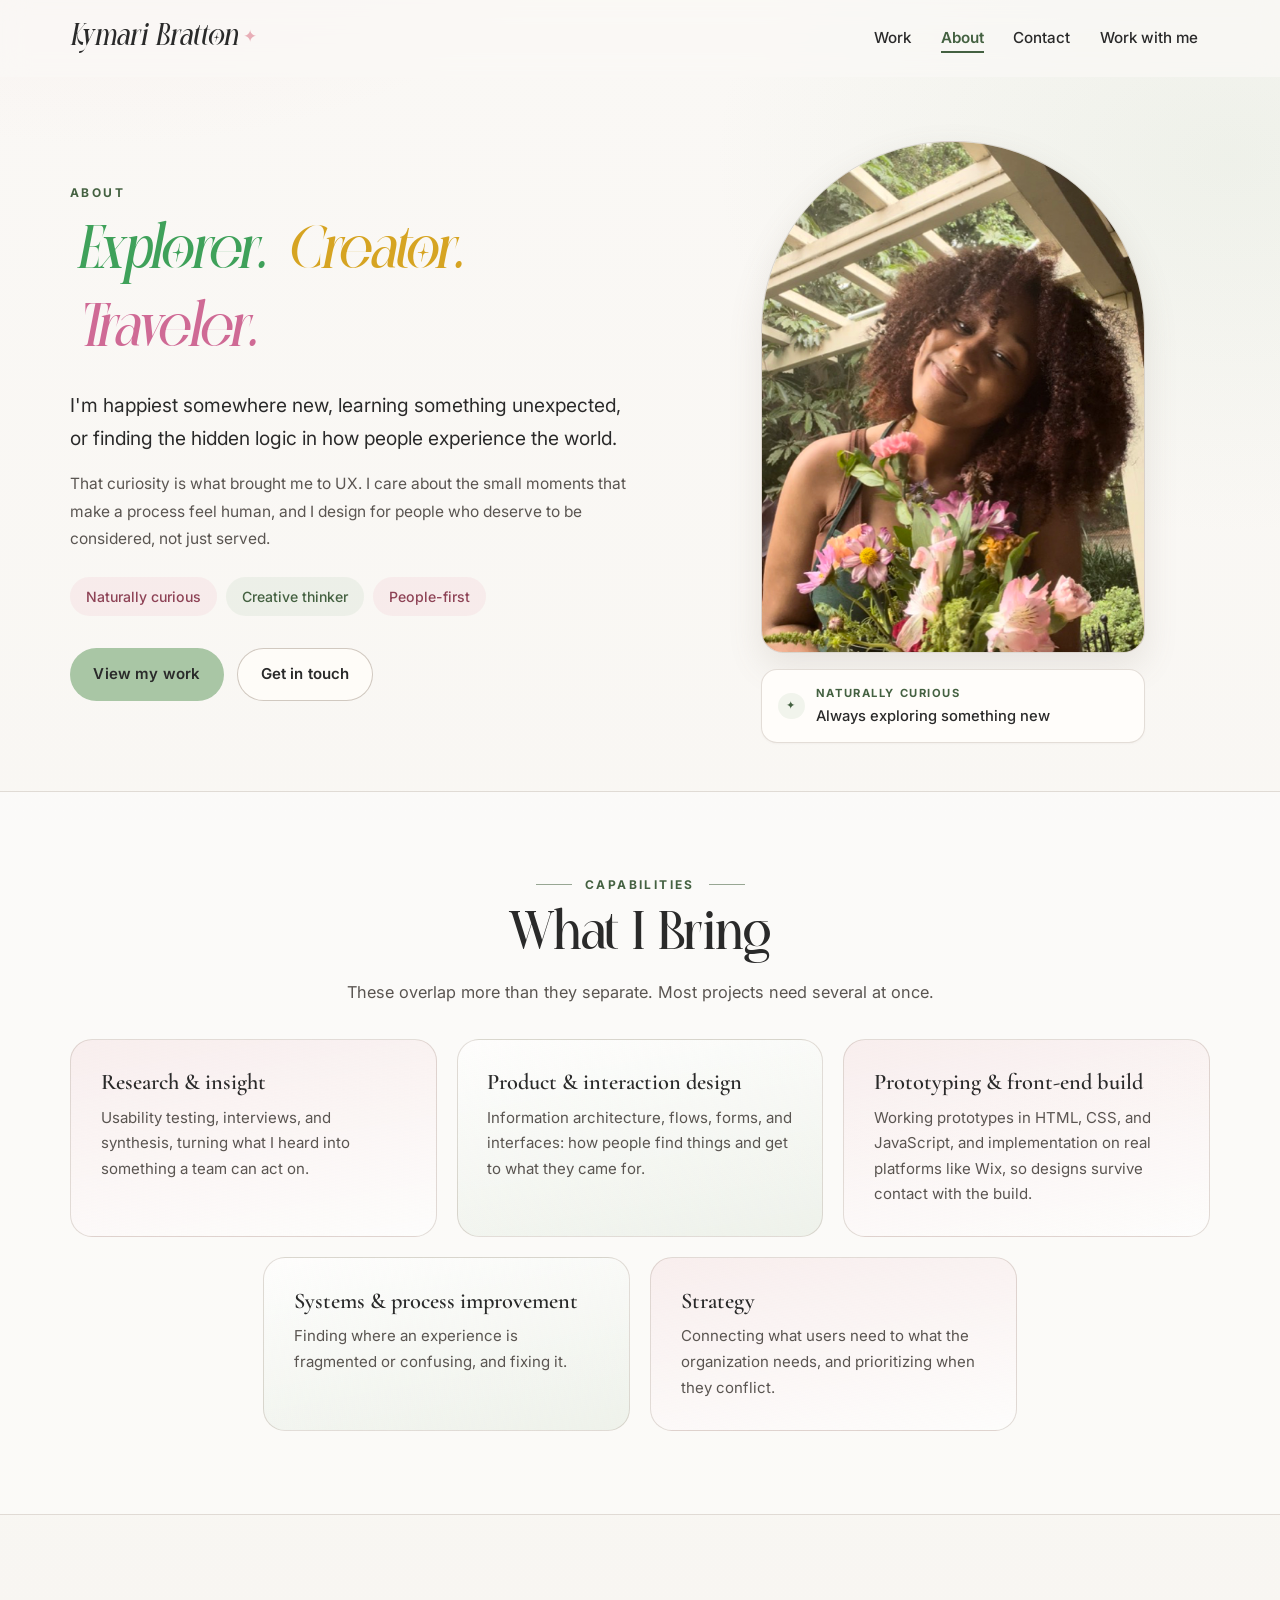
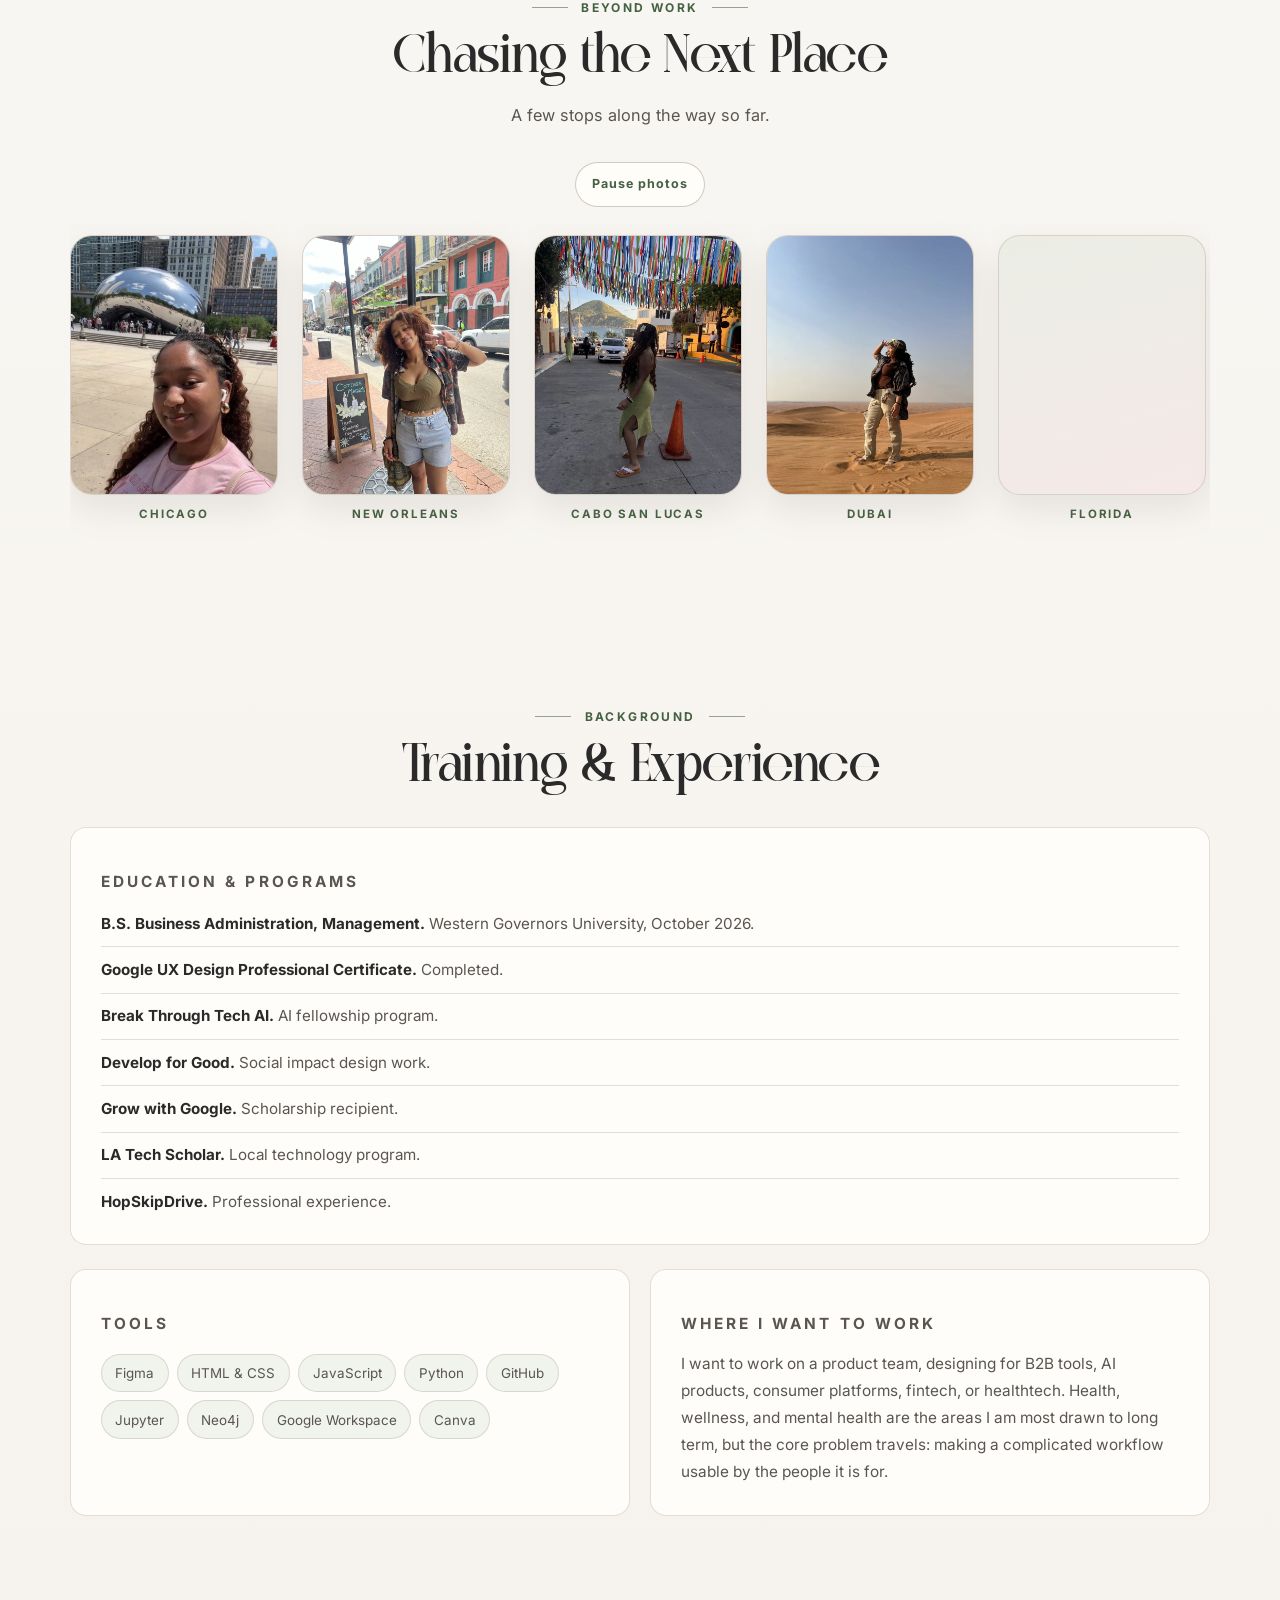
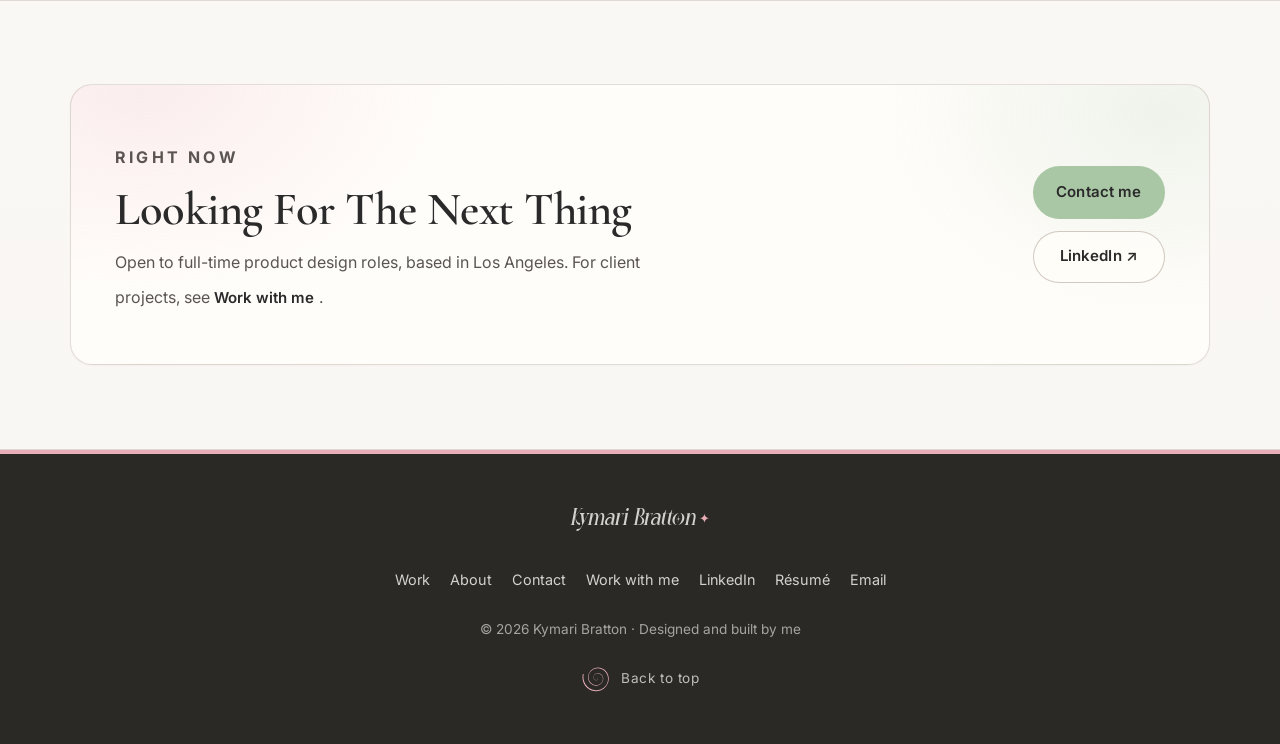
==== commit 711984f6: "Fine motion pass: calmer focus, softer drift, steadier hand-offs - Hero drift blurs text less (4px, " ====
--- a/about/index.html
+++ b/about/index.html
@@ -19,7 +19,7 @@
 <link crossorigin="" href="https://fonts.gstatic.com" rel="preconnect"/>
 <link href="https://fonts.googleapis.com/css2?family=Cormorant+Garamond:wght@600;700&amp;family=Inter:wght@400;500;600;700&amp;display=swap" rel="stylesheet"/>
 <script>document.documentElement.classList.add("js")</script>
-<link href="/styles.css?v=20261113f" rel="stylesheet"/>
+<link href="/styles.css?v=20261113g" rel="stylesheet"/>
 </head>
 <body>
 <a class="skip-link" href="#main">Skip to content</a>
@@ -372,6 +372,6 @@
         <a class="footer-top" href="#" data-back-to-top><svg class="spiral" viewBox="-48 -48 96 96" width="28" height="28" aria-hidden="true" focusable="false"><path d="M1.0,0.2 L1.1,0.2 L1.1,0.3 L1.2,0.3 L1.3,0.4 L1.4,0.4 L1.5,0.5 L1.5,0.6 L1.6,0.7 L1.7,0.8 L1.7,0.9 L1.8,1.0 L1.8,1.1 L1.9,1.3 L1.9,1.4 L1.9,1.5 L2.0,1.7 L2.0,1.8 L2.0,1.9 L2.0,2.1 L2.0,2.3 L1.9,2.4 L1.9,2.6 L1.9,2.7 L1.8,2.9 L1.7,3.0 L1.7,3.2 L1.6,3.4 L1.5,3.5 L1.4,3.7 L1.2,3.8 L1.1,4.0 L1.0,4.1 L0.8,4.2 L0.7,4.3 L0.5,4.5 L0.3,4.6 L0.1,4.7 L-0.0,4.8 L-0.2,4.9 L-0.4,5.0 L-0.6,5.0 L-0.8,5.1 L-1.0,5.2 L-1.3,5.2 L-1.5,5.3 L-1.8,5.3 L-2.0,5.3 L-2.3,5.3 L-2.5,5.3 L-2.8,5.3 L-3.1,5.2 L-3.3,5.2 L-3.6,5.1 L-3.9,5.0 L-4.1,5.0 L-4.4,4.9 L-4.6,4.8 L-4.9,4.6 L-5.2,4.5 L-5.4,4.3 L-5.7,4.2 L-5.9,4.0 L-6.2,3.8 L-6.4,3.6 L-6.7,3.4 L-6.9,3.1 L-7.1,2.9 L-7.3,2.6 L-7.5,2.4 L-7.7,2.1 L-7.9,1.8 L-8.0,1.5 L-8.2,1.2 L-8.4,0.9 L-8.5,0.5 L-8.6,0.2 L-8.7,-0.1 L-8.8,-0.4 L-8.9,-0.8 L-8.9,-1.2 L-9.0,-1.6 L-9.0,-2.0 L-9.0,-2.4 L-9.0,-2.7 L-9.0,-3.2 L-9.0,-3.6 L-8.9,-4.0 L-8.9,-4.4 L-8.8,-4.8 L-8.7,-5.2 L-8.5,-5.6 L-8.4,-6.0 L-8.2,-6.4 L-8.0,-6.8 L-7.8,-7.2 L-7.6,-7.6 L-7.4,-8.0 L-7.1,-8.4 L-6.8,-8.7 L-6.5,-9.1 L-6.2,-9.4 L-5.9,-9.8 L-5.5,-10.1 L-5.1,-10.4 L-4.7,-10.7 L-4.3,-10.9 L-3.9,-11.2 L-3.5,-11.4 L-3.0,-11.7 L-2.5,-11.9 L-2.1,-12.1 L-1.6,-12.2 L-1.1,-12.4 L-0.6,-12.5 L-0.1,-12.6 L0.4,-12.7 L0.9,-12.8 L1.4,-12.8 L2.0,-12.8 L2.5,-12.8 L3.0,-12.8 L3.6,-12.8 L4.1,-12.7 L4.7,-12.6 L5.2,-12.5 L5.8,-12.4 L6.3,-12.2 L6.9,-12.0 L7.4,-11.8 L8.0,-11.6 L8.5,-11.3 L9.0,-11.0 L9.5,-10.7 L10.0,-10.4 L10.5,-10.0 L11.0,-9.7 L11.4,-9.3 L11.9,-8.8 L12.3,-8.4 L12.7,-8.0 L13.1,-7.5 L13.5,-7.0 L13.9,-6.5 L14.2,-5.9 L14.6,-5.4 L14.9,-4.8 L15.2,-4.2 L15.4,-3.6 L15.7,-3.0 L15.9,-2.4 L16.1,-1.7 L16.2,-1.1 L16.4,-0.4 L16.5,0.1 L16.6,0.8 L16.6,1.5 L16.7,2.2 L16.7,2.9 L16.6,3.6 L16.6,4.3 L16.5,5.0 L16.4,5.7 L16.2,6.4 L16.1,7.1 L15.9,7.8 L15.6,8.5 L15.4,9.2 L15.1,9.9 L14.7,10.6 L14.4,11.2 L14.0,11.9 L13.6,12.5 L13.1,13.2 L12.7,13.8 L12.2,14.4 L11.7,14.9 L11.1,15.5 L10.5,16.0 L9.9,16.5 L9.3,17.0 L8.6,17.4 L7.9,17.8 L7.2,18.2 L6.5,18.6 L5.7,18.9 L5.0,19.2 L4.2,19.5 L3.4,19.8 L2.6,20.0 L1.8,20.2 L1.0,20.3 L0.1,20.4 L-0.6,20.5 L-1.5,20.5 L-2.3,20.5 L-3.2,20.5 L-4.0,20.5 L-4.9,20.4 L-5.7,20.2 L-6.6,20.1 L-7.4,19.9 L-8.3,19.6 L-9.1,19.4 L-9.9,19.0 L-10.8,18.7 L-11.6,18.3 L-12.4,17.9 L-13.1,17.5 L-13.9,17.0 L-14.6,16.5 L-15.4,15.9 L-16.1,15.4 L-16.8,14.7 L-17.4,14.1 L-18.1,13.4 L-18.7,12.7 L-19.3,12.0 L-19.9,11.3 L-20.4,10.5 L-20.9,9.7 L-21.4,8.9 L-21.8,8.0 L-22.2,7.2 L-22.6,6.3 L-22.9,5.4 L-23.3,4.5 L-23.5,3.5 L-23.8,2.6 L-24.0,1.6 L-24.1,0.6 L-24.2,-0.3 L-24.3,-1.3 L-24.3,-2.3 L-24.3,-3.3 L-24.3,-4.3 L-24.2,-5.3 L-24.1,-6.3 L-23.9,-7.3 L-23.7,-8.3 L-23.4,-9.3 L-23.1,-10.3 L-22.8,-11.3 L-22.4,-12.3 L-22.0,-13.3 L-21.5,-14.2 L-21.0,-15.2 L-20.5,-16.1 L-19.9,-17.0 L-19.3,-17.9 L-18.6,-18.7 L-17.9,-19.6 L-17.2,-20.4 L-16.4,-21.1 L-15.6,-21.9 L-14.8,-22.6 L-13.9,-23.3 L-12.9,-23.9 L-12.0,-24.5 L-11.0,-25.0 L-10.0,-25.5 L-9.0,-26.0 L-7.9,-26.4 L-6.9,-26.8 L-5.8,-27.1 L-4.7,-27.4 L-3.6,-27.7 L-2.4,-27.9 L-1.3,-28.0 L-0.1,-28.2 L0.9,-28.2 L2.1,-28.2 L3.3,-28.2 L4.4,-28.1 L5.6,-28.0 L6.7,-27.9 L7.9,-27.6 L9.1,-27.4 L10.2,-27.1 L11.3,-26.7 L12.5,-26.3 L13.6,-25.8 L14.6,-25.3 L15.7,-24.8 L16.8,-24.2 L17.8,-23.6 L18.8,-22.9 L19.8,-22.2 L20.8,-21.4 L21.7,-20.6 L22.6,-19.8 L23.4,-18.9 L24.3,-18.0 L25.1,-17.0 L25.8,-16.0 L26.6,-15.0 L27.2,-14.0 L27.9,-12.9 L28.5,-11.8 L29.0,-10.6 L29.5,-9.5 L30.0,-8.3 L30.4,-7.1 L30.8,-5.8 L31.1,-4.6 L31.4,-3.3 L31.6,-2.1 L31.8,-0.8 L31.9,0.4 L32.0,1.8 L32.0,3.1 L32.0,4.4 L31.9,5.7 L31.7,7.0 L31.5,8.4 L31.3,9.7 L31.0,11.0 L30.6,12.3 L30.2,13.6 L29.7,14.8 L29.2,16.1 L28.6,17.3 L28.0,18.6 L27.3,19.8 L26.6,20.9 L25.8,22.1 L24.9,23.2 L24.1,24.3 L23.1,25.4 L22.2,26.4 L21.1,27.4 L20.1,28.3 L19.0,29.2 L17.8,30.0 L16.6,30.8 L15.3,31.5 L14.1,32.2 L12.8,32.8 L11.4,33.4 L10.1,33.9 L8.7,34.3 L7.3,34.7 L5.9,35.1 L4.5,35.4 L3.0,35.6 L1.6,35.8 L0.1,35.9 L-1.3,35.9 L-2.8,35.9 L-4.2,35.9 L-5.7,35.7 L-7.2,35.5 L-8.7,35.3 L-10.1,35.0 L-11.6,34.6 L-13.0,34.2 L-14.4,33.7 L-15.8,33.2 L-17.2,32.6 L-18.6,31.9 L-19.9,31.2 L-21.2,30.4 L-22.5,29.6 L-23.7,28.7 L-25.0,27.8 L-26.1,26.8 L-27.3,25.8 L-28.4,24.7 L-29.4,23.6 L-30.5,22.4 L-31.4,21.2 L-32.4,20.0 L-33.2,18.7 L-34.1,17.4 L-34.8,16.0 L-35.6,14.6 L-36.2,13.2 L-36.8,11.7 L-37.4,10.2 L-37.9,8.7 L-38.3,7.2 L-38.7,5.6 L-39.0,4.0 L-39.3,2.5 L-39.4,0.8 L-39.6,-0.7 L-39.6,-2.3 L-39.6,-3.9 L-39.5,-5.6 L-39.4,-7.2 L-39.2,-8.8 L-38.9,-10.4 L-38.6,-12.1 L-38.2,-13.7 L-37.7,-15.3 L-37.2,-16.8 L-36.5,-18.4 L-35.9,-19.9 L-35.1,-21.5 L-34.3,-22.9 L-33.5,-24.4 L-35.6,-25.8 L-36.6,-24.2 L-37.5,-22.7 L-38.3,-21.1 L-39.1,-19.5 L-39.7,-17.8 L-40.4,-16.2 L-40.9,-14.5 L-41.4,-12.8 L-41.8,-11.0 L-42.1,-9.3 L-42.4,-7.5 L-42.6,-5.8 L-42.7,-4.0 L-42.8,-2.3 L-42.7,-0.5 L-42.6,1.1 L-42.4,2.9 L-42.2,4.6 L-41.9,6.3 L-41.5,8.0 L-41.0,9.6 L-40.5,11.3 L-39.9,12.9 L-39.3,14.5 L-38.5,16.0 L-37.8,17.6 L-36.9,19.0 L-36.0,20.5 L-35.0,21.9 L-34.0,23.2 L-33.0,24.5 L-31.8,25.8 L-30.7,27.0 L-29.5,28.2 L-28.2,29.3 L-26.9,30.3 L-25.6,31.3 L-24.2,32.2 L-22.8,33.1 L-21.4,33.9 L-19.9,34.6 L-18.4,35.3 L-16.9,35.9 L-15.4,36.5 L-13.8,36.9 L-12.3,37.4 L-10.7,37.7 L-9.1,38.0 L-7.5,38.2 L-5.9,38.4 L-4.4,38.4 L-2.8,38.5 L-1.2,38.4 L0.3,38.3 L1.8,38.1 L3.4,37.9 L4.9,37.6 L6.4,37.2 L7.9,36.8 L9.4,36.3 L10.8,35.8 L12.2,35.2 L13.6,34.5 L14.9,33.8 L16.2,33.0 L17.5,32.2 L18.7,31.4 L19.9,30.5 L21.1,29.5 L22.2,28.6 L23.3,27.6 L24.4,26.6 L25.4,25.5 L26.4,24.4 L27.3,23.2 L28.1,22.0 L29.0,20.8 L29.7,19.6 L30.4,18.3 L31.1,17.0 L31.7,15.6 L32.2,14.3 L32.7,12.9 L33.1,11.6 L33.5,10.2 L33.8,8.8 L34.0,7.4 L34.2,6.0 L34.3,4.5 L34.4,3.1 L34.4,1.7 L34.3,0.3 L34.2,-1.0 L34.1,-2.4 L33.8,-3.8 L33.6,-5.2 L33.2,-6.5 L32.8,-7.8 L32.4,-9.1 L31.9,-10.4 L31.3,-11.7 L30.7,-12.9 L30.1,-14.1 L29.4,-15.3 L28.6,-16.4 L27.9,-17.5 L27.0,-18.6 L26.1,-19.6 L25.2,-20.6 L24.3,-21.5 L23.3,-22.4 L22.3,-23.3 L21.2,-24.1 L20.2,-24.9 L19.1,-25.6 L17.9,-26.2 L16.8,-26.8 L15.6,-27.4 L14.4,-27.9 L13.2,-28.4 L12.0,-28.8 L10.8,-29.1 L9.5,-29.4 L8.3,-29.7 L7.1,-29.9 L5.8,-30.0 L4.6,-30.1 L3.3,-30.2 L2.1,-30.2 L0.8,-30.1 L-0.3,-30.0 L-1.5,-29.8 L-2.7,-29.6 L-3.9,-29.3 L-5.1,-29.0 L-6.3,-28.7 L-7.4,-28.3 L-8.5,-27.8 L-9.6,-27.3 L-10.6,-26.8 L-11.7,-26.2 L-12.7,-25.6 L-13.7,-25.0 L-14.6,-24.3 L-15.5,-23.5 L-16.4,-22.8 L-17.3,-22.0 L-18.1,-21.2 L-18.9,-20.4 L-19.7,-19.6 L-20.4,-18.7 L-21.1,-17.8 L-21.7,-16.8 L-22.3,-15.9 L-22.9,-14.9 L-23.4,-13.9 L-23.8,-12.9 L-24.3,-11.9 L-24.7,-10.8 L-25.0,-9.8 L-25.3,-8.7 L-25.5,-7.7 L-25.7,-6.6 L-25.9,-5.5 L-26.0,-4.4 L-26.1,-3.3 L-26.1,-2.3 L-26.1,-1.2 L-26.0,-0.1 L-25.9,0.9 L-25.7,1.9 L-25.5,3.0 L-25.3,4.0 L-25.0,5.0 L-24.7,6.0 L-24.3,7.0 L-23.9,7.9 L-23.5,8.9 L-23.0,9.8 L-22.5,10.7 L-21.9,11.5 L-21.3,12.3 L-20.7,13.2 L-20.1,13.9 L-19.4,14.7 L-18.7,15.4 L-18.0,16.1 L-17.2,16.7 L-16.4,17.3 L-15.6,17.9 L-14.8,18.4 L-14.0,18.9 L-13.1,19.4 L-12.3,19.8 L-11.4,20.2 L-10.5,20.6 L-9.6,20.9 L-8.7,21.1 L-7.8,21.4 L-6.9,21.6 L-6.0,21.7 L-5.0,21.8 L-4.1,21.9 L-3.2,21.9 L-2.3,21.9 L-1.4,21.9 L-0.5,21.8 L0.3,21.7 L1.2,21.5 L2.1,21.3 L2.9,21.1 L3.7,20.9 L4.6,20.6 L5.4,20.3 L6.2,19.9 L6.9,19.5 L7.7,19.1 L8.4,18.7 L9.1,18.2 L9.8,17.7 L10.4,17.2 L11.1,16.6 L11.7,16.1 L12.3,15.5 L12.8,14.9 L13.4,14.3 L13.9,13.7 L14.4,13.1 L14.8,12.4 L15.2,11.7 L15.6,11.0 L16.0,10.3 L16.3,9.6 L16.6,8.9 L16.9,8.2 L17.1,7.4 L17.3,6.7 L17.5,5.9 L17.6,5.2 L17.7,4.4 L17.8,3.7 L17.8,2.9 L17.9,2.2 L17.8,1.4 L17.8,0.7 L17.7,0.0 L17.6,-0.7 L17.4,-1.4 L17.3,-2.1 L17.1,-2.8 L16.8,-3.4 L16.6,-4.1 L16.3,-4.7 L16.0,-5.4 L15.6,-6.0 L15.3,-6.6 L14.9,-7.2 L14.5,-7.7 L14.1,-8.2 L13.6,-8.8 L13.2,-9.3 L12.7,-9.7 L12.2,-10.2 L11.7,-10.6 L11.2,-11.0 L10.7,-11.3 L10.1,-11.7 L9.6,-12.0 L9.0,-12.3 L8.4,-12.6 L7.8,-12.8 L7.2,-13.0 L6.7,-13.2 L6.1,-13.4 L5.5,-13.5 L4.9,-13.6 L4.3,-13.7 L3.7,-13.7 L3.1,-13.8 L2.5,-13.8 L1.9,-13.8 L1.3,-13.7 L0.8,-13.6 L0.2,-13.6 L-0.2,-13.4 L-0.8,-13.3 L-1.3,-13.1 L-1.8,-13.0 L-2.3,-12.8 L-2.8,-12.5 L-3.3,-12.3 L-3.8,-12.0 L-4.2,-11.8 L-4.7,-11.5 L-5.1,-11.2 L-5.5,-10.9 L-5.9,-10.5 L-6.2,-10.2 L-6.6,-9.8 L-6.9,-9.4 L-7.2,-9.1 L-7.5,-8.7 L-7.8,-8.3 L-8.1,-7.9 L-8.3,-7.5 L-8.6,-7.1 L-8.8,-6.7 L-9.0,-6.2 L-9.1,-5.8 L-9.3,-5.4 L-9.4,-4.9 L-9.5,-4.5 L-9.6,-4.1 L-9.7,-3.6 L-9.7,-3.2 L-9.7,-2.8 L-9.8,-2.3 L-9.7,-1.9 L-9.7,-1.5 L-9.7,-1.1 L-9.6,-0.7 L-9.5,-0.3 L-9.4,0.0 L-9.3,0.4 L-9.2,0.8 L-9.0,1.2 L-8.9,1.5 L-8.7,1.8 L-8.5,2.2 L-8.3,2.5 L-8.1,2.8 L-7.9,3.1 L-7.7,3.4 L-7.4,3.7 L-7.2,3.9 L-6.9,4.1 L-6.6,4.4 L-6.4,4.6 L-6.1,4.8 L-5.8,4.9 L-5.5,5.1 L-5.2,5.3 L-4.9,5.4 L-4.6,5.5 L-4.3,5.6 L-4.0,5.7 L-3.7,5.8 L-3.4,5.8 L-3.1,5.9 L-2.8,5.9 L-2.6,5.9 L-2.3,5.9 L-2.0,5.9 L-1.7,5.9 L-1.4,5.8 L-1.2,5.8 L-0.9,5.7 L-0.7,5.6 L-0.4,5.5 L-0.2,5.4 L-0.0,5.3 L0.2,5.2 L0.4,5.1 L0.6,5.0 L0.8,4.8 L0.9,4.7 L1.1,4.5 L1.3,4.4 L1.4,4.2 L1.5,4.1 L1.7,3.9 L1.8,3.7 L1.9,3.5 L2.0,3.4 L2.0,3.2 L2.1,3.0 L2.2,2.8 L2.2,2.6 L2.3,2.5 L2.3,2.3 L2.3,2.1 L2.3,2.0 L2.3,1.8 L2.3,1.6 L2.3,1.5 L2.3,1.3 L2.3,1.1 L2.2,1.0 L2.2,0.9 L2.1,0.7 L2.0,0.6 L2.0,0.5 L1.9,0.3 L1.8,0.2 L1.7,0.1 L1.6,0.0 L1.5,-0.0 L1.4,-0.0 L1.3,-0.1 L1.1,-0.2 Z" fill="currentColor" transform="rotate(-20)"/></svg><span>Back to top</span></a>
 </div>
 </footer>
-<script defer="" src="/script.js?v=20261113f"></script>
+<script defer="" src="/script.js?v=20261113g"></script>
 </body>
 </html>
--- a/styles.css
+++ b/styles.css
@@ -12962,8 +12962,8 @@
 @media (prefers-reduced-motion: no-preference) {
   .hero-lead > *,
   .hero-details > * {
-    translate: 0 calc(var(--bloom, 0) * -70px);
-    filter: blur(calc(var(--bloom, 0) * 6px));
+    translate: 0 calc(var(--bloom, 0) * -64px);
+    filter: blur(calc(var(--bloom, 0) * 4px));
   }
 
   .portrait-stage .portrait-frame,
@@ -12973,7 +12973,7 @@
   }
 
   .portrait-stage .portrait-frame {
-    filter: blur(calc(var(--bloom, 0) * 5px));
+    filter: blur(calc(var(--bloom, 0) * 3.5px));
   }
 
   .portrait-stage picture {
@@ -13033,22 +13033,22 @@
 
   .featured.has-focus .project-grid--featured > .project-card {
     transition:
-      opacity 0.5s ease,
-      filter 0.5s ease,
+      opacity 0.6s cubic-bezier(0.16, 1, 0.3, 1),
+      filter 0.6s cubic-bezier(0.16, 1, 0.3, 1),
       scale 0.7s cubic-bezier(0.16, 1, 0.3, 1),
-      box-shadow 0.5s ease,
+      box-shadow 0.6s cubic-bezier(0.16, 1, 0.3, 1),
       border-color var(--motion-duration) var(--motion-ease);
   }
 
   .featured.has-focus .project-grid--featured > .project-card:not(.is-focus) {
-    opacity: 0.6;
-    filter: saturate(0.55);
-    scale: 0.97;
+    opacity: 0.72;
+    filter: saturate(0.7);
+    scale: 0.985;
   }
 
   .featured.has-focus .project-grid--featured > .project-card.is-focus {
-    scale: 1.02;
-    box-shadow: 0 18px 40px -22px rgba(42, 42, 42, 0.38);
+    scale: 1.015;
+    box-shadow: 0 18px 40px -24px rgba(42, 42, 42, 0.32);
   }
 }
 
@@ -13060,7 +13060,7 @@
   inset: 0;
   opacity: 0;
   pointer-events: none;
-  transition: opacity 0.45s ease;
+  transition: opacity 0.5s cubic-bezier(0.16, 1, 0.3, 1);
 }
 
 .project-card.is-playing .live {
@@ -13338,6 +13338,7 @@
   right: 0;
   height: 2px;
   background: var(--sage-deep);
+  opacity: 0.75;
   transform: scaleX(var(--read, 0));
   transform-origin: left center;
   pointer-events: none;
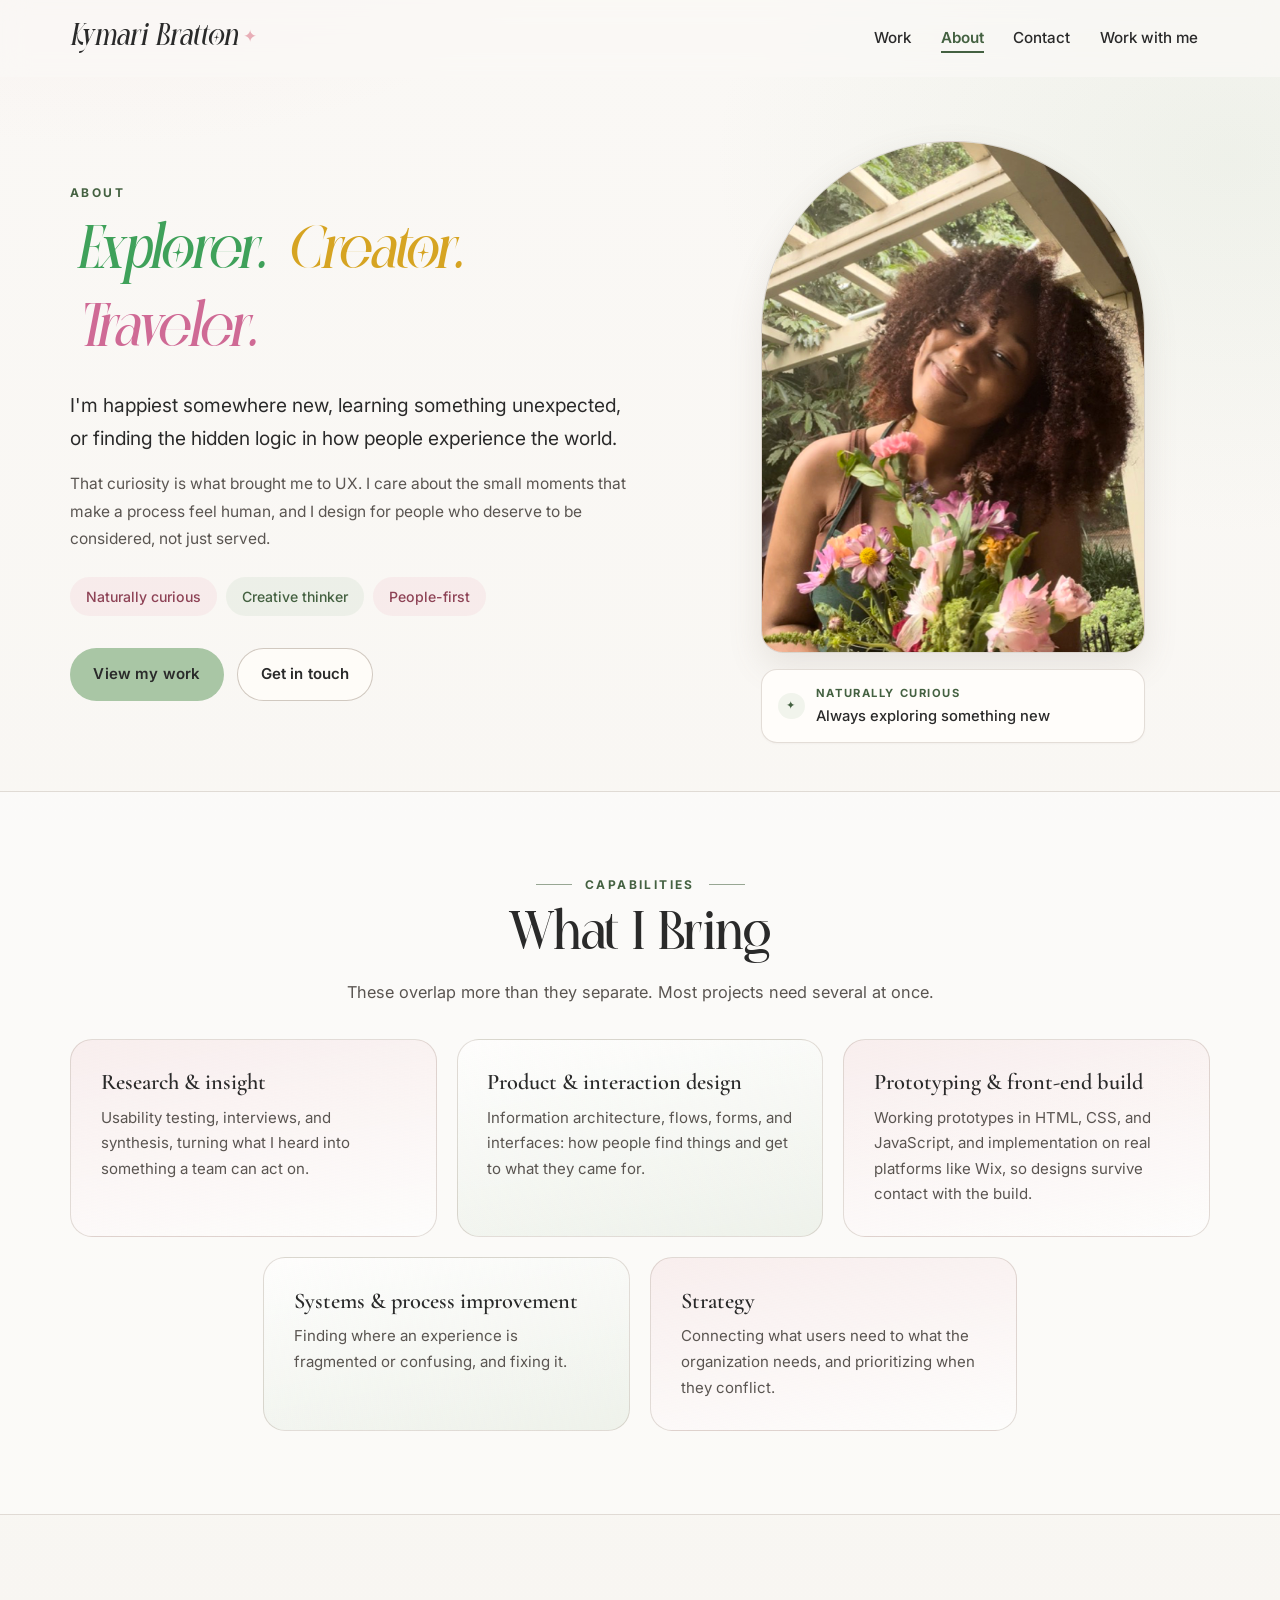
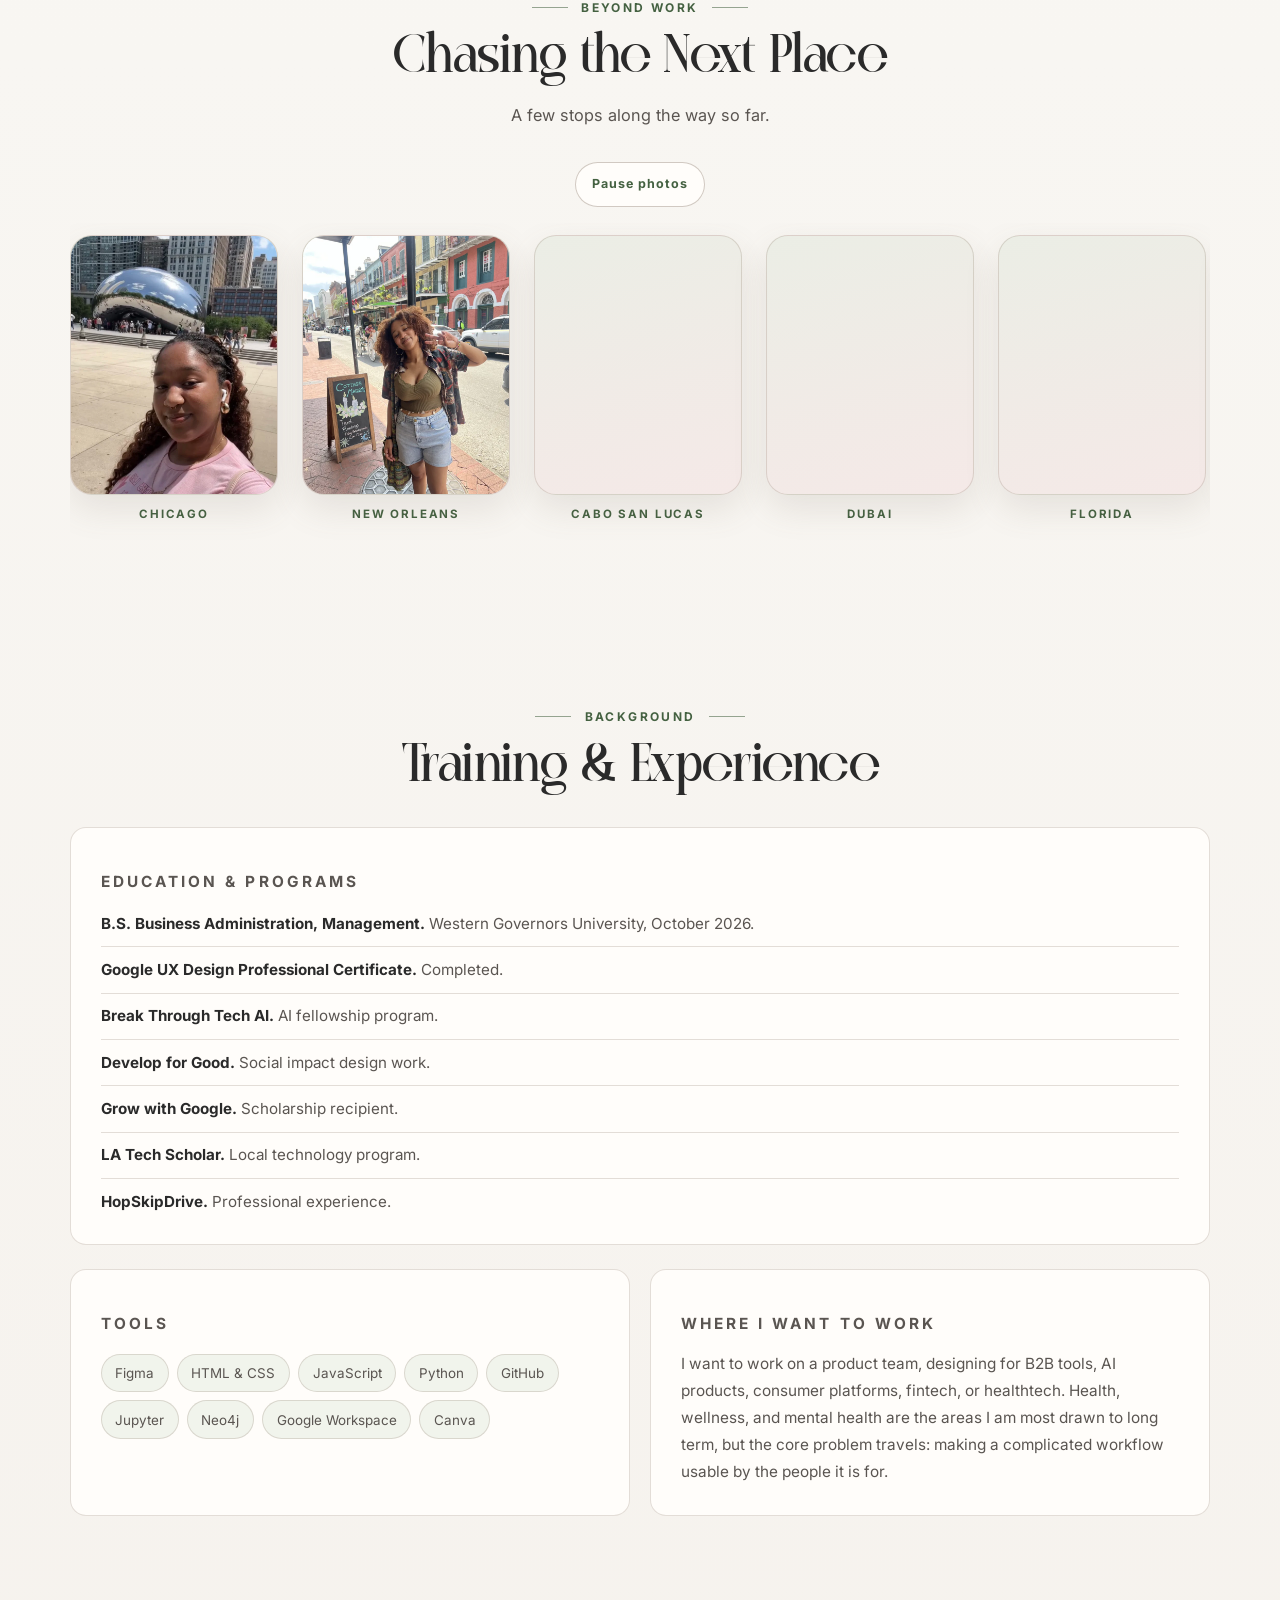
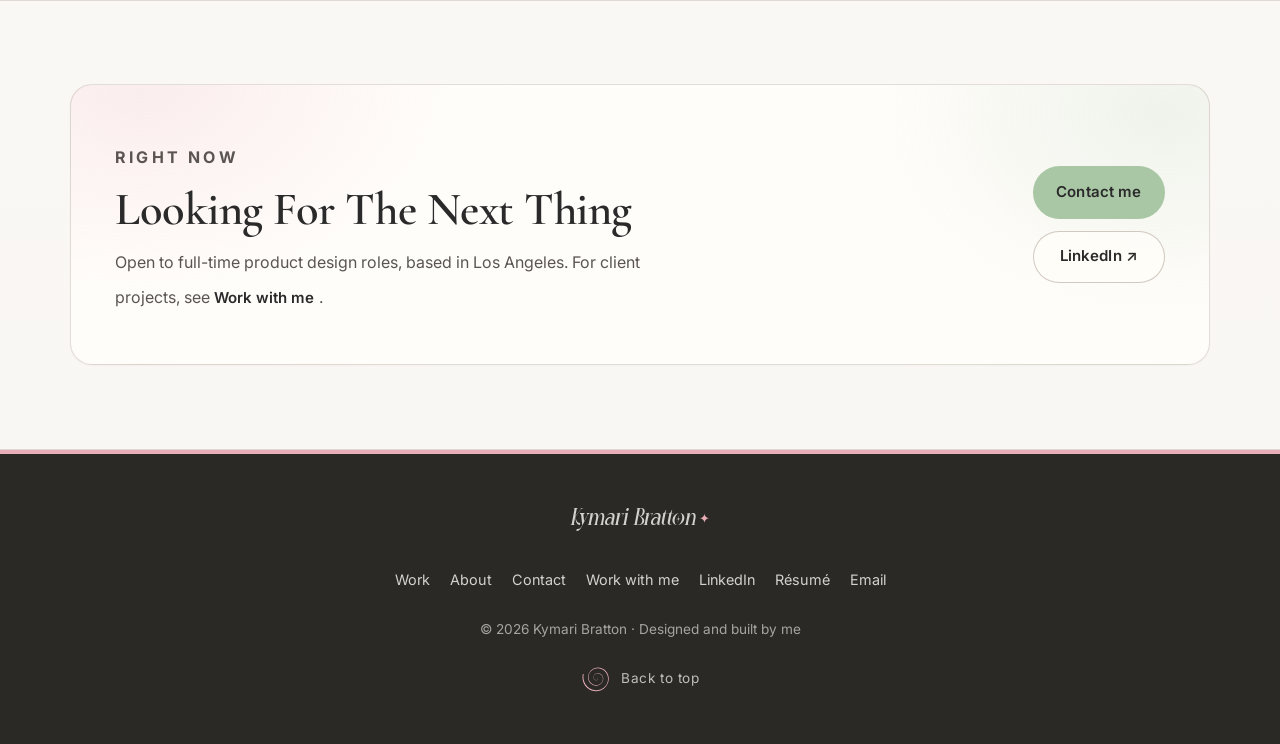
==== commit 86b175d9: "Phone hero: no blur glitch, no pink strip Touch screens skip the scroll blur on the hero (it caused " ====
--- a/about/index.html
+++ b/about/index.html
@@ -19,7 +19,7 @@
 <link crossorigin="" href="https://fonts.gstatic.com" rel="preconnect"/>
 <link href="https://fonts.googleapis.com/css2?family=Cormorant+Garamond:wght@600;700&amp;family=Inter:wght@400;500;600;700&amp;display=swap" rel="stylesheet"/>
 <script>document.documentElement.classList.add("js")</script>
-<link href="/styles.css?v=20261113g" rel="stylesheet"/>
+<link href="/styles.css?v=20261113i" rel="stylesheet"/>
 </head>
 <body>
 <a class="skip-link" href="#main">Skip to content</a>
@@ -372,6 +372,6 @@
         <a class="footer-top" href="#" data-back-to-top><svg class="spiral" viewBox="-48 -48 96 96" width="28" height="28" aria-hidden="true" focusable="false"><path d="M1.0,0.2 L1.1,0.2 L1.1,0.3 L1.2,0.3 L1.3,0.4 L1.4,0.4 L1.5,0.5 L1.5,0.6 L1.6,0.7 L1.7,0.8 L1.7,0.9 L1.8,1.0 L1.8,1.1 L1.9,1.3 L1.9,1.4 L1.9,1.5 L2.0,1.7 L2.0,1.8 L2.0,1.9 L2.0,2.1 L2.0,2.3 L1.9,2.4 L1.9,2.6 L1.9,2.7 L1.8,2.9 L1.7,3.0 L1.7,3.2 L1.6,3.4 L1.5,3.5 L1.4,3.7 L1.2,3.8 L1.1,4.0 L1.0,4.1 L0.8,4.2 L0.7,4.3 L0.5,4.5 L0.3,4.6 L0.1,4.7 L-0.0,4.8 L-0.2,4.9 L-0.4,5.0 L-0.6,5.0 L-0.8,5.1 L-1.0,5.2 L-1.3,5.2 L-1.5,5.3 L-1.8,5.3 L-2.0,5.3 L-2.3,5.3 L-2.5,5.3 L-2.8,5.3 L-3.1,5.2 L-3.3,5.2 L-3.6,5.1 L-3.9,5.0 L-4.1,5.0 L-4.4,4.9 L-4.6,4.8 L-4.9,4.6 L-5.2,4.5 L-5.4,4.3 L-5.7,4.2 L-5.9,4.0 L-6.2,3.8 L-6.4,3.6 L-6.7,3.4 L-6.9,3.1 L-7.1,2.9 L-7.3,2.6 L-7.5,2.4 L-7.7,2.1 L-7.9,1.8 L-8.0,1.5 L-8.2,1.2 L-8.4,0.9 L-8.5,0.5 L-8.6,0.2 L-8.7,-0.1 L-8.8,-0.4 L-8.9,-0.8 L-8.9,-1.2 L-9.0,-1.6 L-9.0,-2.0 L-9.0,-2.4 L-9.0,-2.7 L-9.0,-3.2 L-9.0,-3.6 L-8.9,-4.0 L-8.9,-4.4 L-8.8,-4.8 L-8.7,-5.2 L-8.5,-5.6 L-8.4,-6.0 L-8.2,-6.4 L-8.0,-6.8 L-7.8,-7.2 L-7.6,-7.6 L-7.4,-8.0 L-7.1,-8.4 L-6.8,-8.7 L-6.5,-9.1 L-6.2,-9.4 L-5.9,-9.8 L-5.5,-10.1 L-5.1,-10.4 L-4.7,-10.7 L-4.3,-10.9 L-3.9,-11.2 L-3.5,-11.4 L-3.0,-11.7 L-2.5,-11.9 L-2.1,-12.1 L-1.6,-12.2 L-1.1,-12.4 L-0.6,-12.5 L-0.1,-12.6 L0.4,-12.7 L0.9,-12.8 L1.4,-12.8 L2.0,-12.8 L2.5,-12.8 L3.0,-12.8 L3.6,-12.8 L4.1,-12.7 L4.7,-12.6 L5.2,-12.5 L5.8,-12.4 L6.3,-12.2 L6.9,-12.0 L7.4,-11.8 L8.0,-11.6 L8.5,-11.3 L9.0,-11.0 L9.5,-10.7 L10.0,-10.4 L10.5,-10.0 L11.0,-9.7 L11.4,-9.3 L11.9,-8.8 L12.3,-8.4 L12.7,-8.0 L13.1,-7.5 L13.5,-7.0 L13.9,-6.5 L14.2,-5.9 L14.6,-5.4 L14.9,-4.8 L15.2,-4.2 L15.4,-3.6 L15.7,-3.0 L15.9,-2.4 L16.1,-1.7 L16.2,-1.1 L16.4,-0.4 L16.5,0.1 L16.6,0.8 L16.6,1.5 L16.7,2.2 L16.7,2.9 L16.6,3.6 L16.6,4.3 L16.5,5.0 L16.4,5.7 L16.2,6.4 L16.1,7.1 L15.9,7.8 L15.6,8.5 L15.4,9.2 L15.1,9.9 L14.7,10.6 L14.4,11.2 L14.0,11.9 L13.6,12.5 L13.1,13.2 L12.7,13.8 L12.2,14.4 L11.7,14.9 L11.1,15.5 L10.5,16.0 L9.9,16.5 L9.3,17.0 L8.6,17.4 L7.9,17.8 L7.2,18.2 L6.5,18.6 L5.7,18.9 L5.0,19.2 L4.2,19.5 L3.4,19.8 L2.6,20.0 L1.8,20.2 L1.0,20.3 L0.1,20.4 L-0.6,20.5 L-1.5,20.5 L-2.3,20.5 L-3.2,20.5 L-4.0,20.5 L-4.9,20.4 L-5.7,20.2 L-6.6,20.1 L-7.4,19.9 L-8.3,19.6 L-9.1,19.4 L-9.9,19.0 L-10.8,18.7 L-11.6,18.3 L-12.4,17.9 L-13.1,17.5 L-13.9,17.0 L-14.6,16.5 L-15.4,15.9 L-16.1,15.4 L-16.8,14.7 L-17.4,14.1 L-18.1,13.4 L-18.7,12.7 L-19.3,12.0 L-19.9,11.3 L-20.4,10.5 L-20.9,9.7 L-21.4,8.9 L-21.8,8.0 L-22.2,7.2 L-22.6,6.3 L-22.9,5.4 L-23.3,4.5 L-23.5,3.5 L-23.8,2.6 L-24.0,1.6 L-24.1,0.6 L-24.2,-0.3 L-24.3,-1.3 L-24.3,-2.3 L-24.3,-3.3 L-24.3,-4.3 L-24.2,-5.3 L-24.1,-6.3 L-23.9,-7.3 L-23.7,-8.3 L-23.4,-9.3 L-23.1,-10.3 L-22.8,-11.3 L-22.4,-12.3 L-22.0,-13.3 L-21.5,-14.2 L-21.0,-15.2 L-20.5,-16.1 L-19.9,-17.0 L-19.3,-17.9 L-18.6,-18.7 L-17.9,-19.6 L-17.2,-20.4 L-16.4,-21.1 L-15.6,-21.9 L-14.8,-22.6 L-13.9,-23.3 L-12.9,-23.9 L-12.0,-24.5 L-11.0,-25.0 L-10.0,-25.5 L-9.0,-26.0 L-7.9,-26.4 L-6.9,-26.8 L-5.8,-27.1 L-4.7,-27.4 L-3.6,-27.7 L-2.4,-27.9 L-1.3,-28.0 L-0.1,-28.2 L0.9,-28.2 L2.1,-28.2 L3.3,-28.2 L4.4,-28.1 L5.6,-28.0 L6.7,-27.9 L7.9,-27.6 L9.1,-27.4 L10.2,-27.1 L11.3,-26.7 L12.5,-26.3 L13.6,-25.8 L14.6,-25.3 L15.7,-24.8 L16.8,-24.2 L17.8,-23.6 L18.8,-22.9 L19.8,-22.2 L20.8,-21.4 L21.7,-20.6 L22.6,-19.8 L23.4,-18.9 L24.3,-18.0 L25.1,-17.0 L25.8,-16.0 L26.6,-15.0 L27.2,-14.0 L27.9,-12.9 L28.5,-11.8 L29.0,-10.6 L29.5,-9.5 L30.0,-8.3 L30.4,-7.1 L30.8,-5.8 L31.1,-4.6 L31.4,-3.3 L31.6,-2.1 L31.8,-0.8 L31.9,0.4 L32.0,1.8 L32.0,3.1 L32.0,4.4 L31.9,5.7 L31.7,7.0 L31.5,8.4 L31.3,9.7 L31.0,11.0 L30.6,12.3 L30.2,13.6 L29.7,14.8 L29.2,16.1 L28.6,17.3 L28.0,18.6 L27.3,19.8 L26.6,20.9 L25.8,22.1 L24.9,23.2 L24.1,24.3 L23.1,25.4 L22.2,26.4 L21.1,27.4 L20.1,28.3 L19.0,29.2 L17.8,30.0 L16.6,30.8 L15.3,31.5 L14.1,32.2 L12.8,32.8 L11.4,33.4 L10.1,33.9 L8.7,34.3 L7.3,34.7 L5.9,35.1 L4.5,35.4 L3.0,35.6 L1.6,35.8 L0.1,35.9 L-1.3,35.9 L-2.8,35.9 L-4.2,35.9 L-5.7,35.7 L-7.2,35.5 L-8.7,35.3 L-10.1,35.0 L-11.6,34.6 L-13.0,34.2 L-14.4,33.7 L-15.8,33.2 L-17.2,32.6 L-18.6,31.9 L-19.9,31.2 L-21.2,30.4 L-22.5,29.6 L-23.7,28.7 L-25.0,27.8 L-26.1,26.8 L-27.3,25.8 L-28.4,24.7 L-29.4,23.6 L-30.5,22.4 L-31.4,21.2 L-32.4,20.0 L-33.2,18.7 L-34.1,17.4 L-34.8,16.0 L-35.6,14.6 L-36.2,13.2 L-36.8,11.7 L-37.4,10.2 L-37.9,8.7 L-38.3,7.2 L-38.7,5.6 L-39.0,4.0 L-39.3,2.5 L-39.4,0.8 L-39.6,-0.7 L-39.6,-2.3 L-39.6,-3.9 L-39.5,-5.6 L-39.4,-7.2 L-39.2,-8.8 L-38.9,-10.4 L-38.6,-12.1 L-38.2,-13.7 L-37.7,-15.3 L-37.2,-16.8 L-36.5,-18.4 L-35.9,-19.9 L-35.1,-21.5 L-34.3,-22.9 L-33.5,-24.4 L-35.6,-25.8 L-36.6,-24.2 L-37.5,-22.7 L-38.3,-21.1 L-39.1,-19.5 L-39.7,-17.8 L-40.4,-16.2 L-40.9,-14.5 L-41.4,-12.8 L-41.8,-11.0 L-42.1,-9.3 L-42.4,-7.5 L-42.6,-5.8 L-42.7,-4.0 L-42.8,-2.3 L-42.7,-0.5 L-42.6,1.1 L-42.4,2.9 L-42.2,4.6 L-41.9,6.3 L-41.5,8.0 L-41.0,9.6 L-40.5,11.3 L-39.9,12.9 L-39.3,14.5 L-38.5,16.0 L-37.8,17.6 L-36.9,19.0 L-36.0,20.5 L-35.0,21.9 L-34.0,23.2 L-33.0,24.5 L-31.8,25.8 L-30.7,27.0 L-29.5,28.2 L-28.2,29.3 L-26.9,30.3 L-25.6,31.3 L-24.2,32.2 L-22.8,33.1 L-21.4,33.9 L-19.9,34.6 L-18.4,35.3 L-16.9,35.9 L-15.4,36.5 L-13.8,36.9 L-12.3,37.4 L-10.7,37.7 L-9.1,38.0 L-7.5,38.2 L-5.9,38.4 L-4.4,38.4 L-2.8,38.5 L-1.2,38.4 L0.3,38.3 L1.8,38.1 L3.4,37.9 L4.9,37.6 L6.4,37.2 L7.9,36.8 L9.4,36.3 L10.8,35.8 L12.2,35.2 L13.6,34.5 L14.9,33.8 L16.2,33.0 L17.5,32.2 L18.7,31.4 L19.9,30.5 L21.1,29.5 L22.2,28.6 L23.3,27.6 L24.4,26.6 L25.4,25.5 L26.4,24.4 L27.3,23.2 L28.1,22.0 L29.0,20.8 L29.7,19.6 L30.4,18.3 L31.1,17.0 L31.7,15.6 L32.2,14.3 L32.7,12.9 L33.1,11.6 L33.5,10.2 L33.8,8.8 L34.0,7.4 L34.2,6.0 L34.3,4.5 L34.4,3.1 L34.4,1.7 L34.3,0.3 L34.2,-1.0 L34.1,-2.4 L33.8,-3.8 L33.6,-5.2 L33.2,-6.5 L32.8,-7.8 L32.4,-9.1 L31.9,-10.4 L31.3,-11.7 L30.7,-12.9 L30.1,-14.1 L29.4,-15.3 L28.6,-16.4 L27.9,-17.5 L27.0,-18.6 L26.1,-19.6 L25.2,-20.6 L24.3,-21.5 L23.3,-22.4 L22.3,-23.3 L21.2,-24.1 L20.2,-24.9 L19.1,-25.6 L17.9,-26.2 L16.8,-26.8 L15.6,-27.4 L14.4,-27.9 L13.2,-28.4 L12.0,-28.8 L10.8,-29.1 L9.5,-29.4 L8.3,-29.7 L7.1,-29.9 L5.8,-30.0 L4.6,-30.1 L3.3,-30.2 L2.1,-30.2 L0.8,-30.1 L-0.3,-30.0 L-1.5,-29.8 L-2.7,-29.6 L-3.9,-29.3 L-5.1,-29.0 L-6.3,-28.7 L-7.4,-28.3 L-8.5,-27.8 L-9.6,-27.3 L-10.6,-26.8 L-11.7,-26.2 L-12.7,-25.6 L-13.7,-25.0 L-14.6,-24.3 L-15.5,-23.5 L-16.4,-22.8 L-17.3,-22.0 L-18.1,-21.2 L-18.9,-20.4 L-19.7,-19.6 L-20.4,-18.7 L-21.1,-17.8 L-21.7,-16.8 L-22.3,-15.9 L-22.9,-14.9 L-23.4,-13.9 L-23.8,-12.9 L-24.3,-11.9 L-24.7,-10.8 L-25.0,-9.8 L-25.3,-8.7 L-25.5,-7.7 L-25.7,-6.6 L-25.9,-5.5 L-26.0,-4.4 L-26.1,-3.3 L-26.1,-2.3 L-26.1,-1.2 L-26.0,-0.1 L-25.9,0.9 L-25.7,1.9 L-25.5,3.0 L-25.3,4.0 L-25.0,5.0 L-24.7,6.0 L-24.3,7.0 L-23.9,7.9 L-23.5,8.9 L-23.0,9.8 L-22.5,10.7 L-21.9,11.5 L-21.3,12.3 L-20.7,13.2 L-20.1,13.9 L-19.4,14.7 L-18.7,15.4 L-18.0,16.1 L-17.2,16.7 L-16.4,17.3 L-15.6,17.9 L-14.8,18.4 L-14.0,18.9 L-13.1,19.4 L-12.3,19.8 L-11.4,20.2 L-10.5,20.6 L-9.6,20.9 L-8.7,21.1 L-7.8,21.4 L-6.9,21.6 L-6.0,21.7 L-5.0,21.8 L-4.1,21.9 L-3.2,21.9 L-2.3,21.9 L-1.4,21.9 L-0.5,21.8 L0.3,21.7 L1.2,21.5 L2.1,21.3 L2.9,21.1 L3.7,20.9 L4.6,20.6 L5.4,20.3 L6.2,19.9 L6.9,19.5 L7.7,19.1 L8.4,18.7 L9.1,18.2 L9.8,17.7 L10.4,17.2 L11.1,16.6 L11.7,16.1 L12.3,15.5 L12.8,14.9 L13.4,14.3 L13.9,13.7 L14.4,13.1 L14.8,12.4 L15.2,11.7 L15.6,11.0 L16.0,10.3 L16.3,9.6 L16.6,8.9 L16.9,8.2 L17.1,7.4 L17.3,6.7 L17.5,5.9 L17.6,5.2 L17.7,4.4 L17.8,3.7 L17.8,2.9 L17.9,2.2 L17.8,1.4 L17.8,0.7 L17.7,0.0 L17.6,-0.7 L17.4,-1.4 L17.3,-2.1 L17.1,-2.8 L16.8,-3.4 L16.6,-4.1 L16.3,-4.7 L16.0,-5.4 L15.6,-6.0 L15.3,-6.6 L14.9,-7.2 L14.5,-7.7 L14.1,-8.2 L13.6,-8.8 L13.2,-9.3 L12.7,-9.7 L12.2,-10.2 L11.7,-10.6 L11.2,-11.0 L10.7,-11.3 L10.1,-11.7 L9.6,-12.0 L9.0,-12.3 L8.4,-12.6 L7.8,-12.8 L7.2,-13.0 L6.7,-13.2 L6.1,-13.4 L5.5,-13.5 L4.9,-13.6 L4.3,-13.7 L3.7,-13.7 L3.1,-13.8 L2.5,-13.8 L1.9,-13.8 L1.3,-13.7 L0.8,-13.6 L0.2,-13.6 L-0.2,-13.4 L-0.8,-13.3 L-1.3,-13.1 L-1.8,-13.0 L-2.3,-12.8 L-2.8,-12.5 L-3.3,-12.3 L-3.8,-12.0 L-4.2,-11.8 L-4.7,-11.5 L-5.1,-11.2 L-5.5,-10.9 L-5.9,-10.5 L-6.2,-10.2 L-6.6,-9.8 L-6.9,-9.4 L-7.2,-9.1 L-7.5,-8.7 L-7.8,-8.3 L-8.1,-7.9 L-8.3,-7.5 L-8.6,-7.1 L-8.8,-6.7 L-9.0,-6.2 L-9.1,-5.8 L-9.3,-5.4 L-9.4,-4.9 L-9.5,-4.5 L-9.6,-4.1 L-9.7,-3.6 L-9.7,-3.2 L-9.7,-2.8 L-9.8,-2.3 L-9.7,-1.9 L-9.7,-1.5 L-9.7,-1.1 L-9.6,-0.7 L-9.5,-0.3 L-9.4,0.0 L-9.3,0.4 L-9.2,0.8 L-9.0,1.2 L-8.9,1.5 L-8.7,1.8 L-8.5,2.2 L-8.3,2.5 L-8.1,2.8 L-7.9,3.1 L-7.7,3.4 L-7.4,3.7 L-7.2,3.9 L-6.9,4.1 L-6.6,4.4 L-6.4,4.6 L-6.1,4.8 L-5.8,4.9 L-5.5,5.1 L-5.2,5.3 L-4.9,5.4 L-4.6,5.5 L-4.3,5.6 L-4.0,5.7 L-3.7,5.8 L-3.4,5.8 L-3.1,5.9 L-2.8,5.9 L-2.6,5.9 L-2.3,5.9 L-2.0,5.9 L-1.7,5.9 L-1.4,5.8 L-1.2,5.8 L-0.9,5.7 L-0.7,5.6 L-0.4,5.5 L-0.2,5.4 L-0.0,5.3 L0.2,5.2 L0.4,5.1 L0.6,5.0 L0.8,4.8 L0.9,4.7 L1.1,4.5 L1.3,4.4 L1.4,4.2 L1.5,4.1 L1.7,3.9 L1.8,3.7 L1.9,3.5 L2.0,3.4 L2.0,3.2 L2.1,3.0 L2.2,2.8 L2.2,2.6 L2.3,2.5 L2.3,2.3 L2.3,2.1 L2.3,2.0 L2.3,1.8 L2.3,1.6 L2.3,1.5 L2.3,1.3 L2.3,1.1 L2.2,1.0 L2.2,0.9 L2.1,0.7 L2.0,0.6 L2.0,0.5 L1.9,0.3 L1.8,0.2 L1.7,0.1 L1.6,0.0 L1.5,-0.0 L1.4,-0.0 L1.3,-0.1 L1.1,-0.2 Z" fill="currentColor" transform="rotate(-20)"/></svg><span>Back to top</span></a>
 </div>
 </footer>
-<script defer="" src="/script.js?v=20261113g"></script>
+<script defer="" src="/script.js?v=20261113i"></script>
 </body>
 </html>
--- a/styles.css
+++ b/styles.css
@@ -12646,20 +12646,15 @@
     display: grid;
     grid-template-columns: repeat(4, 1fr);
     padding-bottom: env(safe-area-inset-bottom);
-    border-top: 1px solid rgba(232, 174, 183, 0.22);
+    border-top: 1px solid rgba(42, 42, 42, 0.08);
     background: rgba(248, 246, 242, 0.96);
     -webkit-backdrop-filter: blur(12px);
     backdrop-filter: blur(12px);
   }
 
-  /* Hairline from the original: blush fading into sage. */
+  /* A plain hairline (border-top) keeps the bar quiet and editorial. */
   .tabbar::before {
-    content: "";
-    position: absolute;
-    inset: 0 0 auto;
-    height: 2px;
-    background: linear-gradient(to right, transparent, rgba(232, 174, 183, 0.5) 30%, rgba(169, 198, 165, 0.4) 70%, transparent);
-    pointer-events: none;
+    content: none;
   }
 
   .tabbar-link {
@@ -13147,25 +13142,19 @@
   animation: live-pop 0.5s cubic-bezier(0.16, 1, 0.3, 1) 2s forwards;
 }
 
-/* Brightside: the real graph, after it loads, drifting slowly */
+/* Brightside: the real graph, same crop; a node is dragged and its
+   relationships switch off and back on (drawn in script.js) */
 .live--bs {
   overflow: hidden;
-  background: #f4fafa;
-}
-
-.live--bs img {
+  background: #fff;
+}
+
+.live--bs svg {
   position: absolute;
   inset: 0;
   width: 100%;
   height: 100%;
-  object-fit: cover;
-  object-position: 0% 45%;
-  transform-origin: 20% 45%;
-  scale: 1.04;
-}
-
-.is-playing .live--bs img {
-  animation: live-drift 14s ease-in-out infinite alternate;
+  display: block;
 }
 
 /* Gateway: funding builds year by year */
@@ -13244,10 +13233,6 @@
 @keyframes live-ink { to { color: #2a2a2a; } }
 @keyframes live-ink-in { to { opacity: 1; } }
 @keyframes live-pop { from { opacity: 0; transform: translateY(4px); } to { opacity: 1; transform: none; } }
-@keyframes live-drift {
-  from { scale: 1.04; translate: 0 0; }
-  to { scale: 1.14; translate: 2% -3%; }
-}
 @keyframes live-grow { to { transform: scaleY(1); } }
 @keyframes live-hi { to { background: #5593bb; } }
 
@@ -13382,3 +13367,23 @@
     transition: none;
   }
 }
+
+/* ---- Phones and touch screens: calm hero scroll ------------------------------
+   No blur or drift on the hero copy and buttons, so they stay readable as you
+   scroll. Blur filters on text also caused a magenta rendering glitch in
+   iOS Safari, so touch devices skip them entirely. */
+@media (max-width: 640px), (hover: none) {
+  .hero-lead > *,
+  .hero-details > *,
+  .portrait-stage .portrait-frame {
+    filter: none !important;
+    translate: none !important;
+  }
+}
+
+/* No pink credentials strip between the hero and the work on phones. */
+@media (max-width: 640px) {
+  .credentials--blush {
+    display: none;
+  }
+}
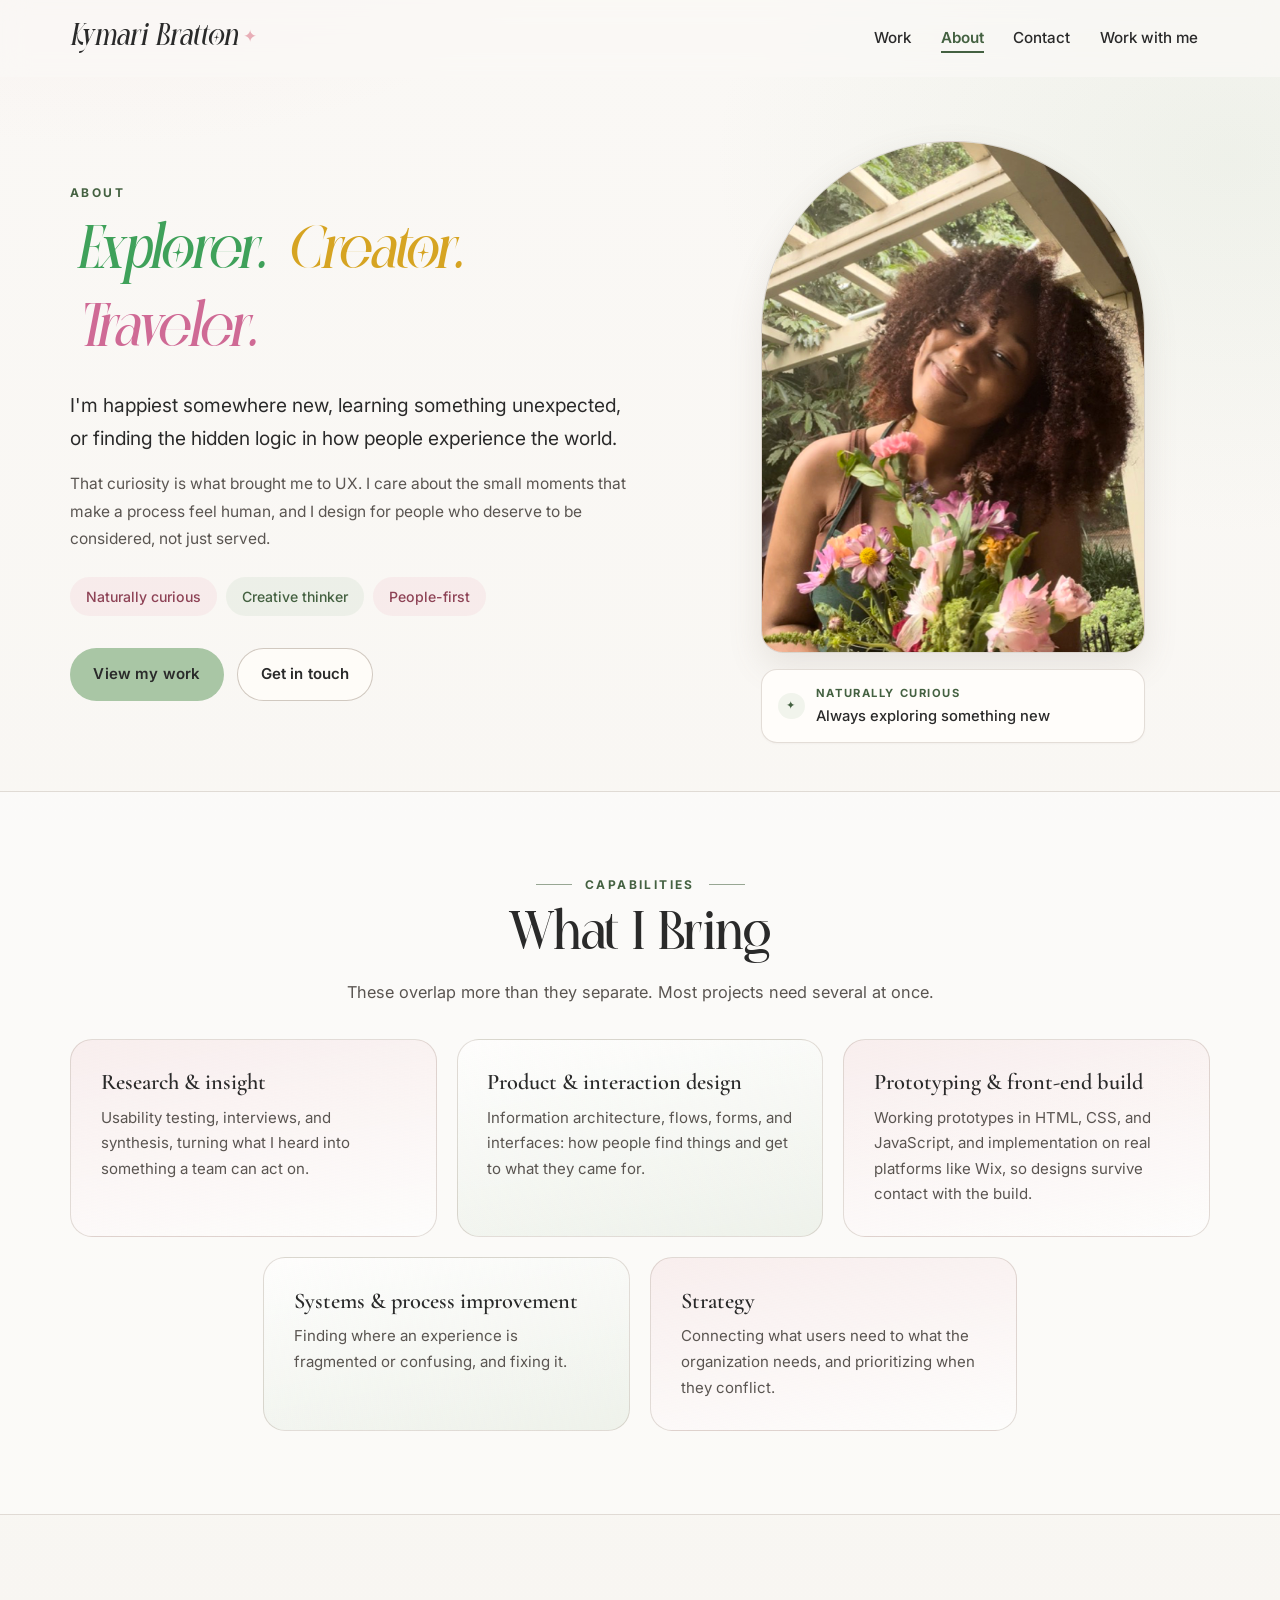
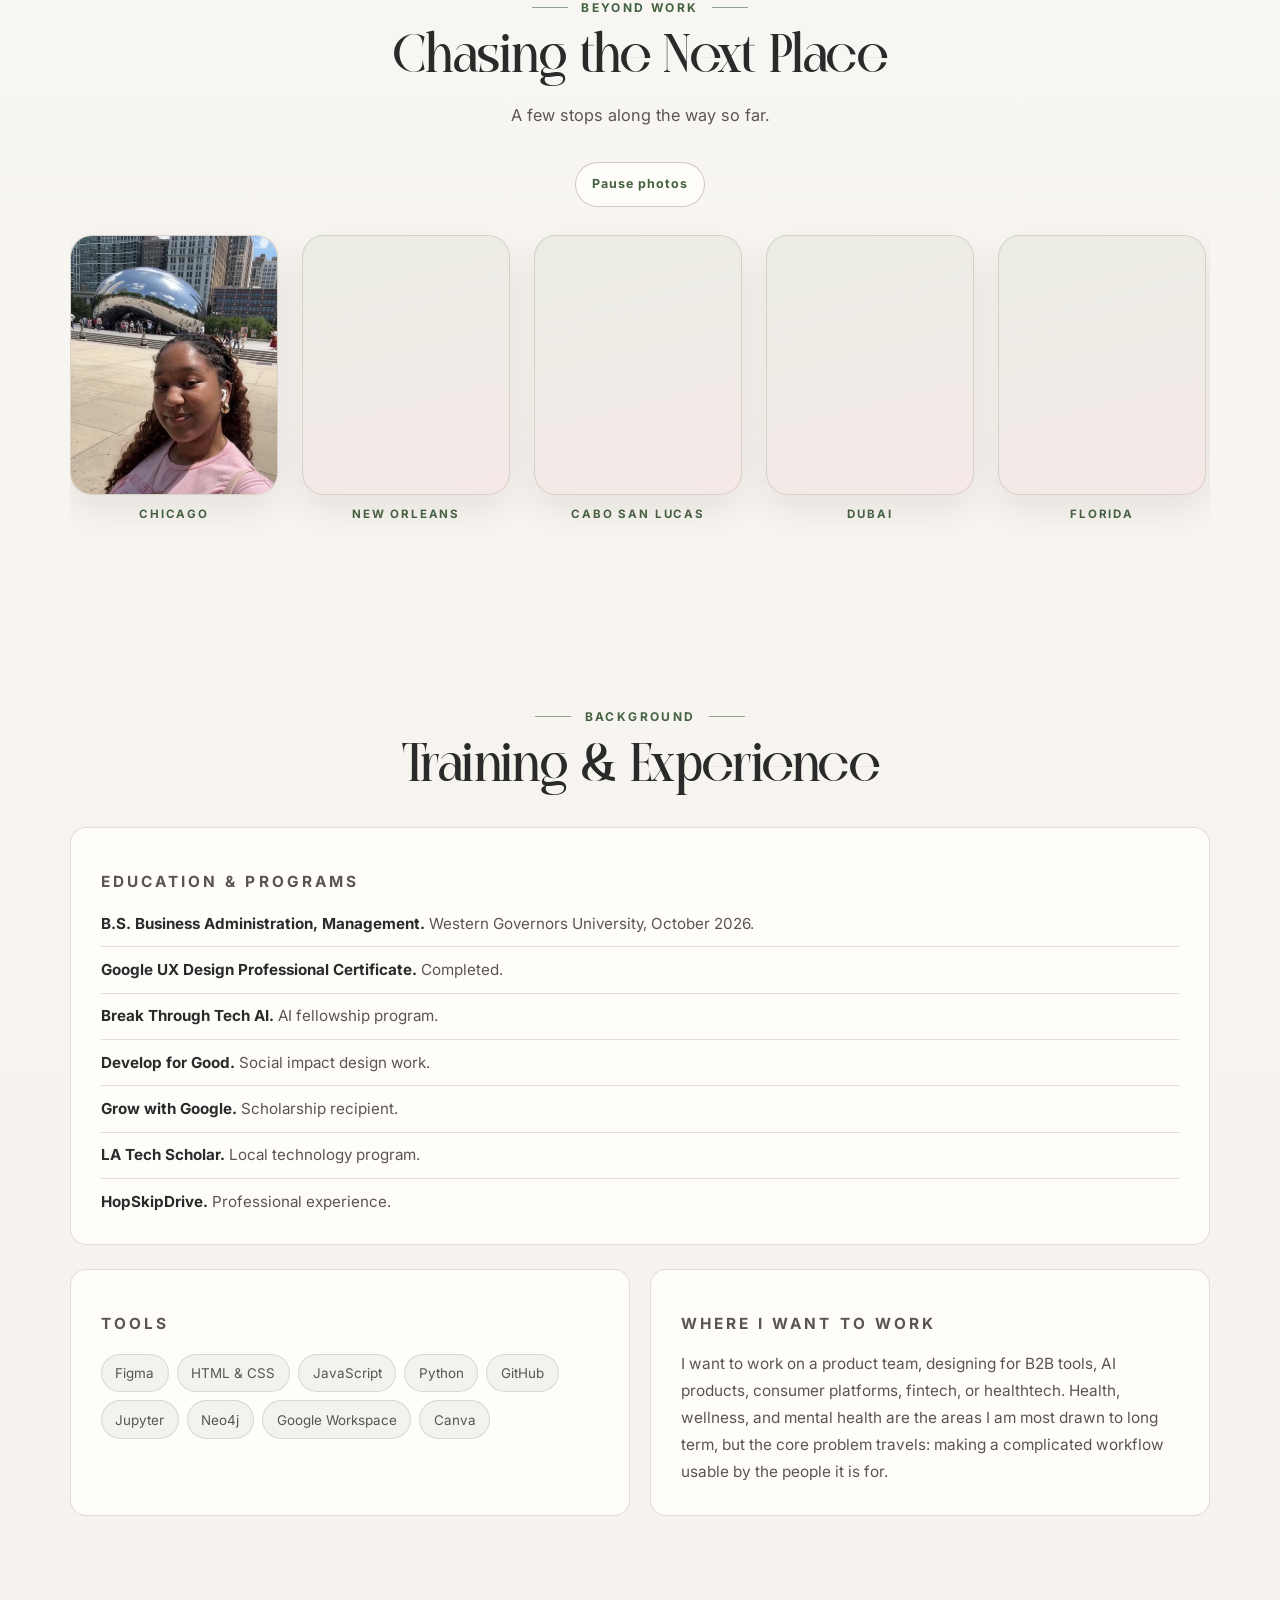
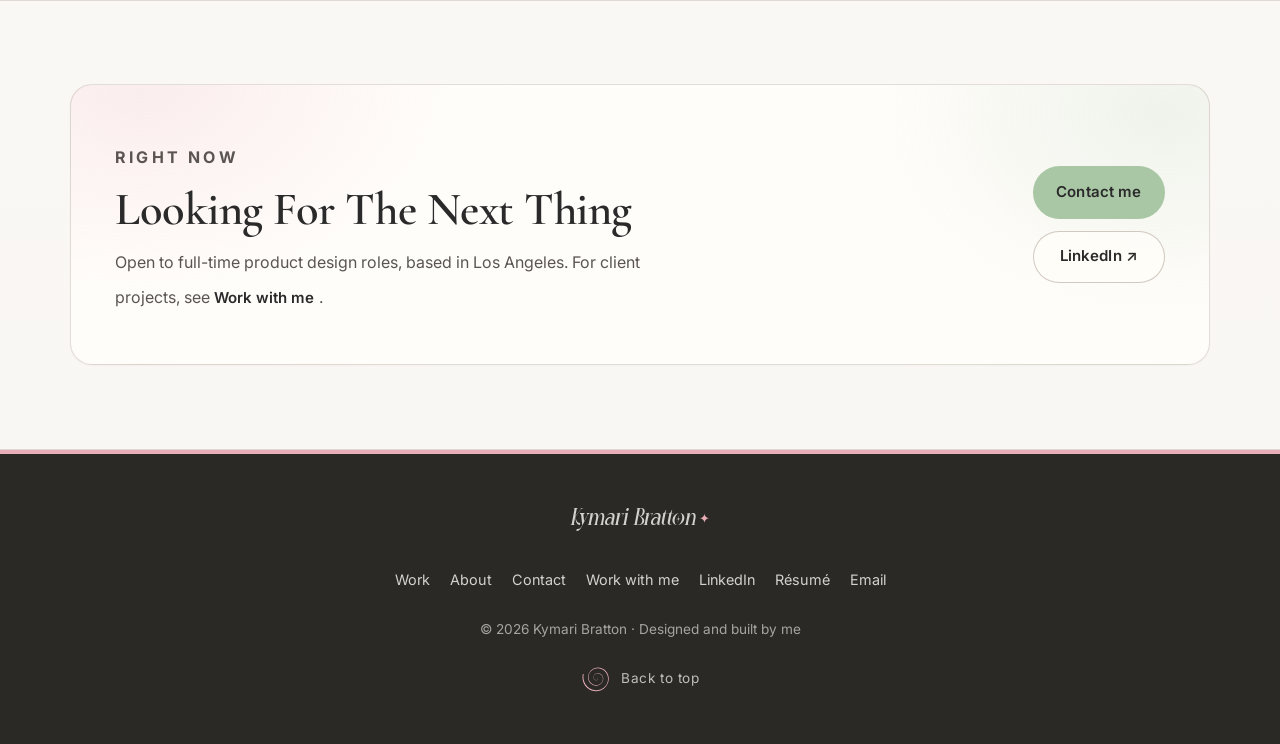
==== commit 027d89e7: "Phone hero: centred copy, credentials strip back, steady availability pill - Hero eyebrow, title and" ====
--- a/about/index.html
+++ b/about/index.html
@@ -19,7 +19,7 @@
 <link crossorigin="" href="https://fonts.gstatic.com" rel="preconnect"/>
 <link href="https://fonts.googleapis.com/css2?family=Cormorant+Garamond:wght@600;700&amp;family=Inter:wght@400;500;600;700&amp;display=swap" rel="stylesheet"/>
 <script>document.documentElement.classList.add("js")</script>
-<link href="/styles.css?v=20261113i" rel="stylesheet"/>
+<link href="/styles.css?v=20261113j" rel="stylesheet"/>
 </head>
 <body>
 <a class="skip-link" href="#main">Skip to content</a>
@@ -372,6 +372,6 @@
         <a class="footer-top" href="#" data-back-to-top><svg class="spiral" viewBox="-48 -48 96 96" width="28" height="28" aria-hidden="true" focusable="false"><path d="M1.0,0.2 L1.1,0.2 L1.1,0.3 L1.2,0.3 L1.3,0.4 L1.4,0.4 L1.5,0.5 L1.5,0.6 L1.6,0.7 L1.7,0.8 L1.7,0.9 L1.8,1.0 L1.8,1.1 L1.9,1.3 L1.9,1.4 L1.9,1.5 L2.0,1.7 L2.0,1.8 L2.0,1.9 L2.0,2.1 L2.0,2.3 L1.9,2.4 L1.9,2.6 L1.9,2.7 L1.8,2.9 L1.7,3.0 L1.7,3.2 L1.6,3.4 L1.5,3.5 L1.4,3.7 L1.2,3.8 L1.1,4.0 L1.0,4.1 L0.8,4.2 L0.7,4.3 L0.5,4.5 L0.3,4.6 L0.1,4.7 L-0.0,4.8 L-0.2,4.9 L-0.4,5.0 L-0.6,5.0 L-0.8,5.1 L-1.0,5.2 L-1.3,5.2 L-1.5,5.3 L-1.8,5.3 L-2.0,5.3 L-2.3,5.3 L-2.5,5.3 L-2.8,5.3 L-3.1,5.2 L-3.3,5.2 L-3.6,5.1 L-3.9,5.0 L-4.1,5.0 L-4.4,4.9 L-4.6,4.8 L-4.9,4.6 L-5.2,4.5 L-5.4,4.3 L-5.7,4.2 L-5.9,4.0 L-6.2,3.8 L-6.4,3.6 L-6.7,3.4 L-6.9,3.1 L-7.1,2.9 L-7.3,2.6 L-7.5,2.4 L-7.7,2.1 L-7.9,1.8 L-8.0,1.5 L-8.2,1.2 L-8.4,0.9 L-8.5,0.5 L-8.6,0.2 L-8.7,-0.1 L-8.8,-0.4 L-8.9,-0.8 L-8.9,-1.2 L-9.0,-1.6 L-9.0,-2.0 L-9.0,-2.4 L-9.0,-2.7 L-9.0,-3.2 L-9.0,-3.6 L-8.9,-4.0 L-8.9,-4.4 L-8.8,-4.8 L-8.7,-5.2 L-8.5,-5.6 L-8.4,-6.0 L-8.2,-6.4 L-8.0,-6.8 L-7.8,-7.2 L-7.6,-7.6 L-7.4,-8.0 L-7.1,-8.4 L-6.8,-8.7 L-6.5,-9.1 L-6.2,-9.4 L-5.9,-9.8 L-5.5,-10.1 L-5.1,-10.4 L-4.7,-10.7 L-4.3,-10.9 L-3.9,-11.2 L-3.5,-11.4 L-3.0,-11.7 L-2.5,-11.9 L-2.1,-12.1 L-1.6,-12.2 L-1.1,-12.4 L-0.6,-12.5 L-0.1,-12.6 L0.4,-12.7 L0.9,-12.8 L1.4,-12.8 L2.0,-12.8 L2.5,-12.8 L3.0,-12.8 L3.6,-12.8 L4.1,-12.7 L4.7,-12.6 L5.2,-12.5 L5.8,-12.4 L6.3,-12.2 L6.9,-12.0 L7.4,-11.8 L8.0,-11.6 L8.5,-11.3 L9.0,-11.0 L9.5,-10.7 L10.0,-10.4 L10.5,-10.0 L11.0,-9.7 L11.4,-9.3 L11.9,-8.8 L12.3,-8.4 L12.7,-8.0 L13.1,-7.5 L13.5,-7.0 L13.9,-6.5 L14.2,-5.9 L14.6,-5.4 L14.9,-4.8 L15.2,-4.2 L15.4,-3.6 L15.7,-3.0 L15.9,-2.4 L16.1,-1.7 L16.2,-1.1 L16.4,-0.4 L16.5,0.1 L16.6,0.8 L16.6,1.5 L16.7,2.2 L16.7,2.9 L16.6,3.6 L16.6,4.3 L16.5,5.0 L16.4,5.7 L16.2,6.4 L16.1,7.1 L15.9,7.8 L15.6,8.5 L15.4,9.2 L15.1,9.9 L14.7,10.6 L14.4,11.2 L14.0,11.9 L13.6,12.5 L13.1,13.2 L12.7,13.8 L12.2,14.4 L11.7,14.9 L11.1,15.5 L10.5,16.0 L9.9,16.5 L9.3,17.0 L8.6,17.4 L7.9,17.8 L7.2,18.2 L6.5,18.6 L5.7,18.9 L5.0,19.2 L4.2,19.5 L3.4,19.8 L2.6,20.0 L1.8,20.2 L1.0,20.3 L0.1,20.4 L-0.6,20.5 L-1.5,20.5 L-2.3,20.5 L-3.2,20.5 L-4.0,20.5 L-4.9,20.4 L-5.7,20.2 L-6.6,20.1 L-7.4,19.9 L-8.3,19.6 L-9.1,19.4 L-9.9,19.0 L-10.8,18.7 L-11.6,18.3 L-12.4,17.9 L-13.1,17.5 L-13.9,17.0 L-14.6,16.5 L-15.4,15.9 L-16.1,15.4 L-16.8,14.7 L-17.4,14.1 L-18.1,13.4 L-18.7,12.7 L-19.3,12.0 L-19.9,11.3 L-20.4,10.5 L-20.9,9.7 L-21.4,8.9 L-21.8,8.0 L-22.2,7.2 L-22.6,6.3 L-22.9,5.4 L-23.3,4.5 L-23.5,3.5 L-23.8,2.6 L-24.0,1.6 L-24.1,0.6 L-24.2,-0.3 L-24.3,-1.3 L-24.3,-2.3 L-24.3,-3.3 L-24.3,-4.3 L-24.2,-5.3 L-24.1,-6.3 L-23.9,-7.3 L-23.7,-8.3 L-23.4,-9.3 L-23.1,-10.3 L-22.8,-11.3 L-22.4,-12.3 L-22.0,-13.3 L-21.5,-14.2 L-21.0,-15.2 L-20.5,-16.1 L-19.9,-17.0 L-19.3,-17.9 L-18.6,-18.7 L-17.9,-19.6 L-17.2,-20.4 L-16.4,-21.1 L-15.6,-21.9 L-14.8,-22.6 L-13.9,-23.3 L-12.9,-23.9 L-12.0,-24.5 L-11.0,-25.0 L-10.0,-25.5 L-9.0,-26.0 L-7.9,-26.4 L-6.9,-26.8 L-5.8,-27.1 L-4.7,-27.4 L-3.6,-27.7 L-2.4,-27.9 L-1.3,-28.0 L-0.1,-28.2 L0.9,-28.2 L2.1,-28.2 L3.3,-28.2 L4.4,-28.1 L5.6,-28.0 L6.7,-27.9 L7.9,-27.6 L9.1,-27.4 L10.2,-27.1 L11.3,-26.7 L12.5,-26.3 L13.6,-25.8 L14.6,-25.3 L15.7,-24.8 L16.8,-24.2 L17.8,-23.6 L18.8,-22.9 L19.8,-22.2 L20.8,-21.4 L21.7,-20.6 L22.6,-19.8 L23.4,-18.9 L24.3,-18.0 L25.1,-17.0 L25.8,-16.0 L26.6,-15.0 L27.2,-14.0 L27.9,-12.9 L28.5,-11.8 L29.0,-10.6 L29.5,-9.5 L30.0,-8.3 L30.4,-7.1 L30.8,-5.8 L31.1,-4.6 L31.4,-3.3 L31.6,-2.1 L31.8,-0.8 L31.9,0.4 L32.0,1.8 L32.0,3.1 L32.0,4.4 L31.9,5.7 L31.7,7.0 L31.5,8.4 L31.3,9.7 L31.0,11.0 L30.6,12.3 L30.2,13.6 L29.7,14.8 L29.2,16.1 L28.6,17.3 L28.0,18.6 L27.3,19.8 L26.6,20.9 L25.8,22.1 L24.9,23.2 L24.1,24.3 L23.1,25.4 L22.2,26.4 L21.1,27.4 L20.1,28.3 L19.0,29.2 L17.8,30.0 L16.6,30.8 L15.3,31.5 L14.1,32.2 L12.8,32.8 L11.4,33.4 L10.1,33.9 L8.7,34.3 L7.3,34.7 L5.9,35.1 L4.5,35.4 L3.0,35.6 L1.6,35.8 L0.1,35.9 L-1.3,35.9 L-2.8,35.9 L-4.2,35.9 L-5.7,35.7 L-7.2,35.5 L-8.7,35.3 L-10.1,35.0 L-11.6,34.6 L-13.0,34.2 L-14.4,33.7 L-15.8,33.2 L-17.2,32.6 L-18.6,31.9 L-19.9,31.2 L-21.2,30.4 L-22.5,29.6 L-23.7,28.7 L-25.0,27.8 L-26.1,26.8 L-27.3,25.8 L-28.4,24.7 L-29.4,23.6 L-30.5,22.4 L-31.4,21.2 L-32.4,20.0 L-33.2,18.7 L-34.1,17.4 L-34.8,16.0 L-35.6,14.6 L-36.2,13.2 L-36.8,11.7 L-37.4,10.2 L-37.9,8.7 L-38.3,7.2 L-38.7,5.6 L-39.0,4.0 L-39.3,2.5 L-39.4,0.8 L-39.6,-0.7 L-39.6,-2.3 L-39.6,-3.9 L-39.5,-5.6 L-39.4,-7.2 L-39.2,-8.8 L-38.9,-10.4 L-38.6,-12.1 L-38.2,-13.7 L-37.7,-15.3 L-37.2,-16.8 L-36.5,-18.4 L-35.9,-19.9 L-35.1,-21.5 L-34.3,-22.9 L-33.5,-24.4 L-35.6,-25.8 L-36.6,-24.2 L-37.5,-22.7 L-38.3,-21.1 L-39.1,-19.5 L-39.7,-17.8 L-40.4,-16.2 L-40.9,-14.5 L-41.4,-12.8 L-41.8,-11.0 L-42.1,-9.3 L-42.4,-7.5 L-42.6,-5.8 L-42.7,-4.0 L-42.8,-2.3 L-42.7,-0.5 L-42.6,1.1 L-42.4,2.9 L-42.2,4.6 L-41.9,6.3 L-41.5,8.0 L-41.0,9.6 L-40.5,11.3 L-39.9,12.9 L-39.3,14.5 L-38.5,16.0 L-37.8,17.6 L-36.9,19.0 L-36.0,20.5 L-35.0,21.9 L-34.0,23.2 L-33.0,24.5 L-31.8,25.8 L-30.7,27.0 L-29.5,28.2 L-28.2,29.3 L-26.9,30.3 L-25.6,31.3 L-24.2,32.2 L-22.8,33.1 L-21.4,33.9 L-19.9,34.6 L-18.4,35.3 L-16.9,35.9 L-15.4,36.5 L-13.8,36.9 L-12.3,37.4 L-10.7,37.7 L-9.1,38.0 L-7.5,38.2 L-5.9,38.4 L-4.4,38.4 L-2.8,38.5 L-1.2,38.4 L0.3,38.3 L1.8,38.1 L3.4,37.9 L4.9,37.6 L6.4,37.2 L7.9,36.8 L9.4,36.3 L10.8,35.8 L12.2,35.2 L13.6,34.5 L14.9,33.8 L16.2,33.0 L17.5,32.2 L18.7,31.4 L19.9,30.5 L21.1,29.5 L22.2,28.6 L23.3,27.6 L24.4,26.6 L25.4,25.5 L26.4,24.4 L27.3,23.2 L28.1,22.0 L29.0,20.8 L29.7,19.6 L30.4,18.3 L31.1,17.0 L31.7,15.6 L32.2,14.3 L32.7,12.9 L33.1,11.6 L33.5,10.2 L33.8,8.8 L34.0,7.4 L34.2,6.0 L34.3,4.5 L34.4,3.1 L34.4,1.7 L34.3,0.3 L34.2,-1.0 L34.1,-2.4 L33.8,-3.8 L33.6,-5.2 L33.2,-6.5 L32.8,-7.8 L32.4,-9.1 L31.9,-10.4 L31.3,-11.7 L30.7,-12.9 L30.1,-14.1 L29.4,-15.3 L28.6,-16.4 L27.9,-17.5 L27.0,-18.6 L26.1,-19.6 L25.2,-20.6 L24.3,-21.5 L23.3,-22.4 L22.3,-23.3 L21.2,-24.1 L20.2,-24.9 L19.1,-25.6 L17.9,-26.2 L16.8,-26.8 L15.6,-27.4 L14.4,-27.9 L13.2,-28.4 L12.0,-28.8 L10.8,-29.1 L9.5,-29.4 L8.3,-29.7 L7.1,-29.9 L5.8,-30.0 L4.6,-30.1 L3.3,-30.2 L2.1,-30.2 L0.8,-30.1 L-0.3,-30.0 L-1.5,-29.8 L-2.7,-29.6 L-3.9,-29.3 L-5.1,-29.0 L-6.3,-28.7 L-7.4,-28.3 L-8.5,-27.8 L-9.6,-27.3 L-10.6,-26.8 L-11.7,-26.2 L-12.7,-25.6 L-13.7,-25.0 L-14.6,-24.3 L-15.5,-23.5 L-16.4,-22.8 L-17.3,-22.0 L-18.1,-21.2 L-18.9,-20.4 L-19.7,-19.6 L-20.4,-18.7 L-21.1,-17.8 L-21.7,-16.8 L-22.3,-15.9 L-22.9,-14.9 L-23.4,-13.9 L-23.8,-12.9 L-24.3,-11.9 L-24.7,-10.8 L-25.0,-9.8 L-25.3,-8.7 L-25.5,-7.7 L-25.7,-6.6 L-25.9,-5.5 L-26.0,-4.4 L-26.1,-3.3 L-26.1,-2.3 L-26.1,-1.2 L-26.0,-0.1 L-25.9,0.9 L-25.7,1.9 L-25.5,3.0 L-25.3,4.0 L-25.0,5.0 L-24.7,6.0 L-24.3,7.0 L-23.9,7.9 L-23.5,8.9 L-23.0,9.8 L-22.5,10.7 L-21.9,11.5 L-21.3,12.3 L-20.7,13.2 L-20.1,13.9 L-19.4,14.7 L-18.7,15.4 L-18.0,16.1 L-17.2,16.7 L-16.4,17.3 L-15.6,17.9 L-14.8,18.4 L-14.0,18.9 L-13.1,19.4 L-12.3,19.8 L-11.4,20.2 L-10.5,20.6 L-9.6,20.9 L-8.7,21.1 L-7.8,21.4 L-6.9,21.6 L-6.0,21.7 L-5.0,21.8 L-4.1,21.9 L-3.2,21.9 L-2.3,21.9 L-1.4,21.9 L-0.5,21.8 L0.3,21.7 L1.2,21.5 L2.1,21.3 L2.9,21.1 L3.7,20.9 L4.6,20.6 L5.4,20.3 L6.2,19.9 L6.9,19.5 L7.7,19.1 L8.4,18.7 L9.1,18.2 L9.8,17.7 L10.4,17.2 L11.1,16.6 L11.7,16.1 L12.3,15.5 L12.8,14.9 L13.4,14.3 L13.9,13.7 L14.4,13.1 L14.8,12.4 L15.2,11.7 L15.6,11.0 L16.0,10.3 L16.3,9.6 L16.6,8.9 L16.9,8.2 L17.1,7.4 L17.3,6.7 L17.5,5.9 L17.6,5.2 L17.7,4.4 L17.8,3.7 L17.8,2.9 L17.9,2.2 L17.8,1.4 L17.8,0.7 L17.7,0.0 L17.6,-0.7 L17.4,-1.4 L17.3,-2.1 L17.1,-2.8 L16.8,-3.4 L16.6,-4.1 L16.3,-4.7 L16.0,-5.4 L15.6,-6.0 L15.3,-6.6 L14.9,-7.2 L14.5,-7.7 L14.1,-8.2 L13.6,-8.8 L13.2,-9.3 L12.7,-9.7 L12.2,-10.2 L11.7,-10.6 L11.2,-11.0 L10.7,-11.3 L10.1,-11.7 L9.6,-12.0 L9.0,-12.3 L8.4,-12.6 L7.8,-12.8 L7.2,-13.0 L6.7,-13.2 L6.1,-13.4 L5.5,-13.5 L4.9,-13.6 L4.3,-13.7 L3.7,-13.7 L3.1,-13.8 L2.5,-13.8 L1.9,-13.8 L1.3,-13.7 L0.8,-13.6 L0.2,-13.6 L-0.2,-13.4 L-0.8,-13.3 L-1.3,-13.1 L-1.8,-13.0 L-2.3,-12.8 L-2.8,-12.5 L-3.3,-12.3 L-3.8,-12.0 L-4.2,-11.8 L-4.7,-11.5 L-5.1,-11.2 L-5.5,-10.9 L-5.9,-10.5 L-6.2,-10.2 L-6.6,-9.8 L-6.9,-9.4 L-7.2,-9.1 L-7.5,-8.7 L-7.8,-8.3 L-8.1,-7.9 L-8.3,-7.5 L-8.6,-7.1 L-8.8,-6.7 L-9.0,-6.2 L-9.1,-5.8 L-9.3,-5.4 L-9.4,-4.9 L-9.5,-4.5 L-9.6,-4.1 L-9.7,-3.6 L-9.7,-3.2 L-9.7,-2.8 L-9.8,-2.3 L-9.7,-1.9 L-9.7,-1.5 L-9.7,-1.1 L-9.6,-0.7 L-9.5,-0.3 L-9.4,0.0 L-9.3,0.4 L-9.2,0.8 L-9.0,1.2 L-8.9,1.5 L-8.7,1.8 L-8.5,2.2 L-8.3,2.5 L-8.1,2.8 L-7.9,3.1 L-7.7,3.4 L-7.4,3.7 L-7.2,3.9 L-6.9,4.1 L-6.6,4.4 L-6.4,4.6 L-6.1,4.8 L-5.8,4.9 L-5.5,5.1 L-5.2,5.3 L-4.9,5.4 L-4.6,5.5 L-4.3,5.6 L-4.0,5.7 L-3.7,5.8 L-3.4,5.8 L-3.1,5.9 L-2.8,5.9 L-2.6,5.9 L-2.3,5.9 L-2.0,5.9 L-1.7,5.9 L-1.4,5.8 L-1.2,5.8 L-0.9,5.7 L-0.7,5.6 L-0.4,5.5 L-0.2,5.4 L-0.0,5.3 L0.2,5.2 L0.4,5.1 L0.6,5.0 L0.8,4.8 L0.9,4.7 L1.1,4.5 L1.3,4.4 L1.4,4.2 L1.5,4.1 L1.7,3.9 L1.8,3.7 L1.9,3.5 L2.0,3.4 L2.0,3.2 L2.1,3.0 L2.2,2.8 L2.2,2.6 L2.3,2.5 L2.3,2.3 L2.3,2.1 L2.3,2.0 L2.3,1.8 L2.3,1.6 L2.3,1.5 L2.3,1.3 L2.3,1.1 L2.2,1.0 L2.2,0.9 L2.1,0.7 L2.0,0.6 L2.0,0.5 L1.9,0.3 L1.8,0.2 L1.7,0.1 L1.6,0.0 L1.5,-0.0 L1.4,-0.0 L1.3,-0.1 L1.1,-0.2 Z" fill="currentColor" transform="rotate(-20)"/></svg><span>Back to top</span></a>
 </div>
 </footer>
-<script defer="" src="/script.js?v=20261113i"></script>
+<script defer="" src="/script.js?v=20261113j"></script>
 </body>
 </html>
--- a/styles.css
+++ b/styles.css
@@ -12787,7 +12787,6 @@
   .hero-note-text strong {
     font-size: 0.78rem;
   }
-  .hero-focus { order: 7; margin-top: 1.6rem; position: relative; z-index: 2; }
 
   .hero-visual--circle .portrait-stage {
     width: min(15.5rem, 72%);
@@ -13142,19 +13141,25 @@
   animation: live-pop 0.5s cubic-bezier(0.16, 1, 0.3, 1) 2s forwards;
 }
 
-/* Brightside: the real graph, same crop; a node is dragged and its
-   relationships switch off and back on (drawn in script.js) */
+/* Brightside: the real graph, after it loads, drifting slowly */
 .live--bs {
   overflow: hidden;
-  background: #fff;
-}
-
-.live--bs svg {
+  background: #f4fafa;
+}
+
+.live--bs img {
   position: absolute;
   inset: 0;
   width: 100%;
   height: 100%;
-  display: block;
+  object-fit: cover;
+  object-position: 0% 45%;
+  transform-origin: 20% 45%;
+  scale: 1.04;
+}
+
+.is-playing .live--bs img {
+  animation: live-drift 14s ease-in-out infinite alternate;
 }
 
 /* Gateway: funding builds year by year */
@@ -13233,6 +13238,10 @@
 @keyframes live-ink { to { color: #2a2a2a; } }
 @keyframes live-ink-in { to { opacity: 1; } }
 @keyframes live-pop { from { opacity: 0; transform: translateY(4px); } to { opacity: 1; transform: none; } }
+@keyframes live-drift {
+  from { scale: 1.04; translate: 0 0; }
+  to { scale: 1.14; translate: 2% -3%; }
+}
 @keyframes live-grow { to { transform: scaleY(1); } }
 @keyframes live-hi { to { background: #5593bb; } }
 
@@ -13369,21 +13378,40 @@
 }
 
 /* ---- Phones and touch screens: calm hero scroll ------------------------------
-   No blur or drift on the hero copy and buttons, so they stay readable as you
-   scroll. Blur filters on text also caused a magenta rendering glitch in
-   iOS Safari, so touch devices skip them entirely. */
+   The copy, availability pill and portrait ring stay sharp and still
+   (blurring text caused a magenta rendering glitch in iOS Safari). Only the
+   photo and buttons soften, once they are near the top on their way out. */
 @media (max-width: 640px), (hover: none) {
   .hero-lead > *,
   .hero-details > *,
-  .portrait-stage .portrait-frame {
+  .portrait-stage .portrait-frame,
+  .portrait-stage .portrait-disc,
+  .hero .hero-visual .hero-note {
     filter: none !important;
     translate: none !important;
   }
 }
 
-/* No pink credentials strip between the hero and the work on phones. */
+@media (max-width: 640px) and (prefers-reduced-motion: no-preference), (hover: none) and (prefers-reduced-motion: no-preference) {
+  .hero .hero-lead > .button-row,
+  .hero .portrait-stage .portrait-frame {
+    filter: blur(calc(max(0, var(--bloom, 0) - 0.72) * 11px)) !important;
+  }
+}
+
+/* Phones: the hero reads as one centred column. */
 @media (max-width: 640px) {
-  .credentials--blush {
-    display: none;
-  }
-}
+  .hero-lead > .eyebrow,
+  .hero-lead > h1,
+  .hero-lead > .hero-lede {
+    text-align: center;
+    margin-inline: auto;
+  }
+
+  .hero-lead > .hero-lede {
+    max-width: 34ch;
+  }
+
+  .hero-visual { margin-top: 1.1rem; }
+  .hero-lead > .button-row { margin-top: 1.5rem; }
+}
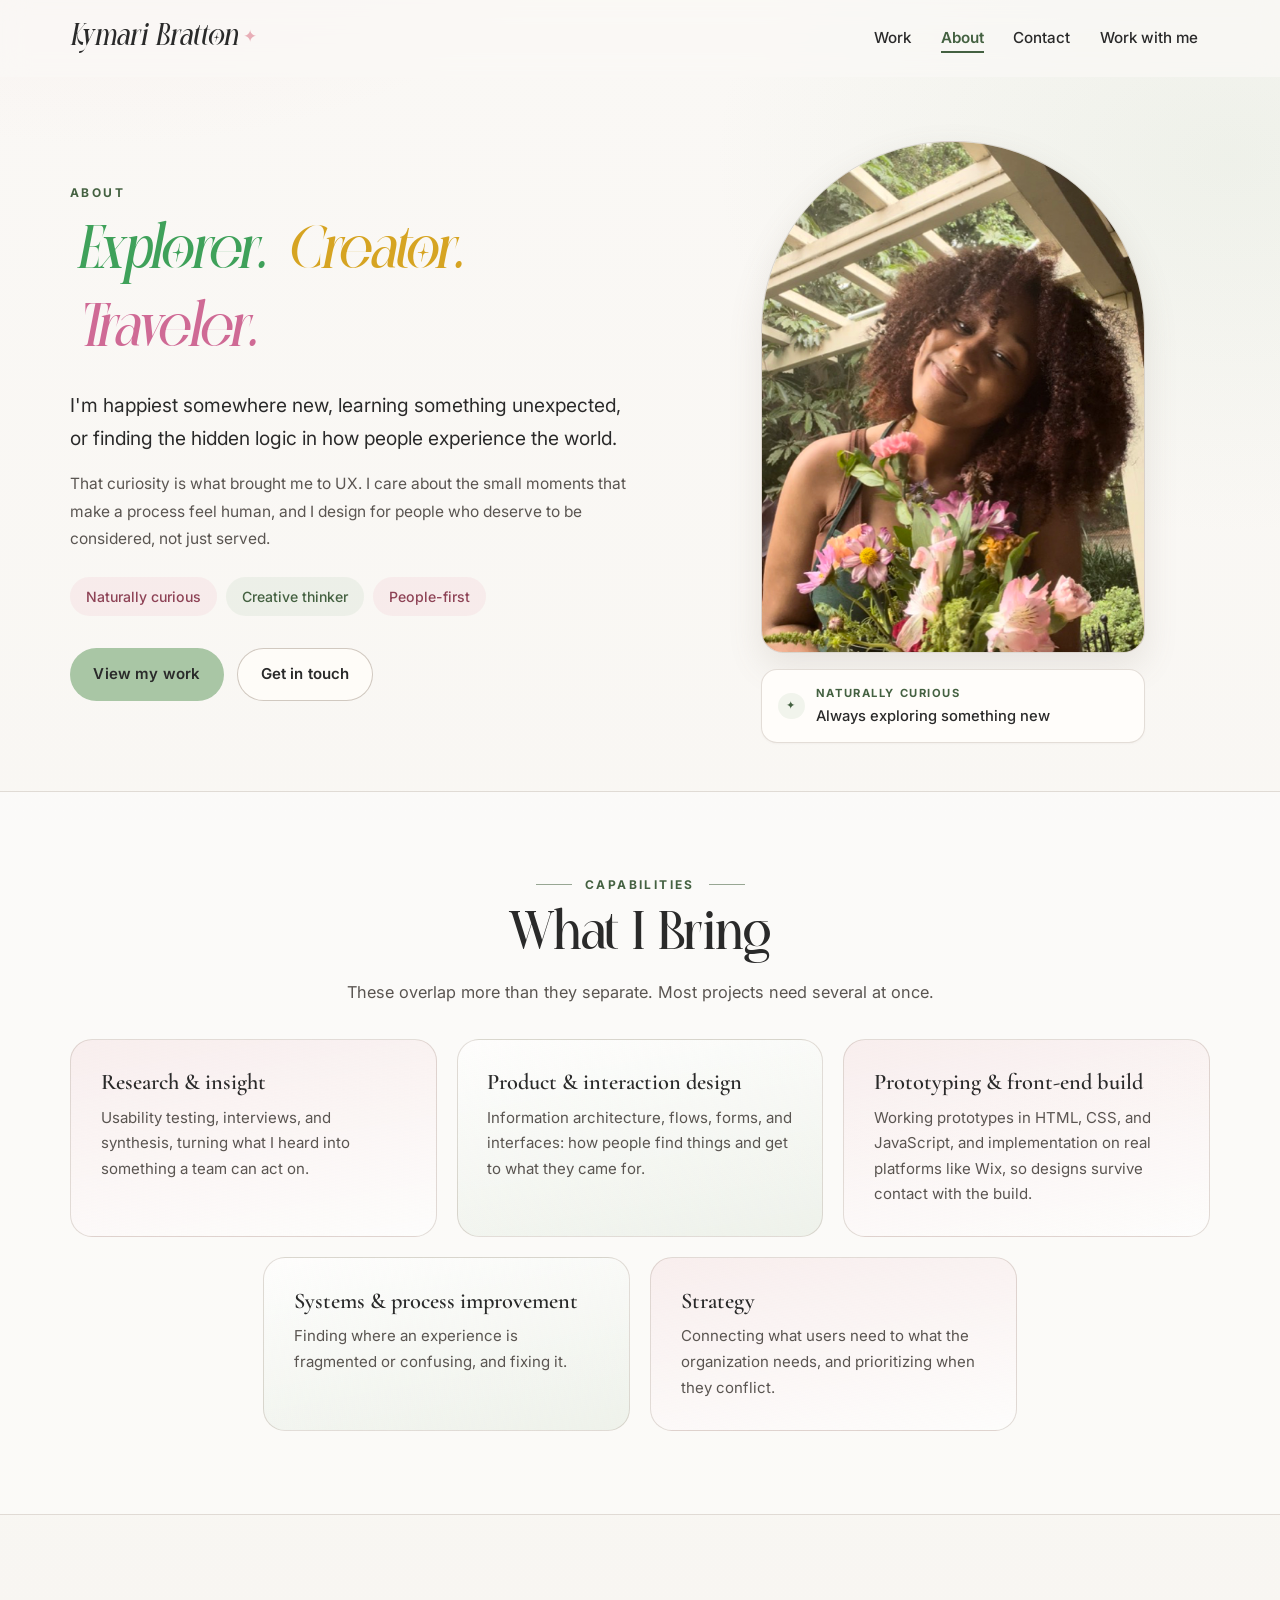
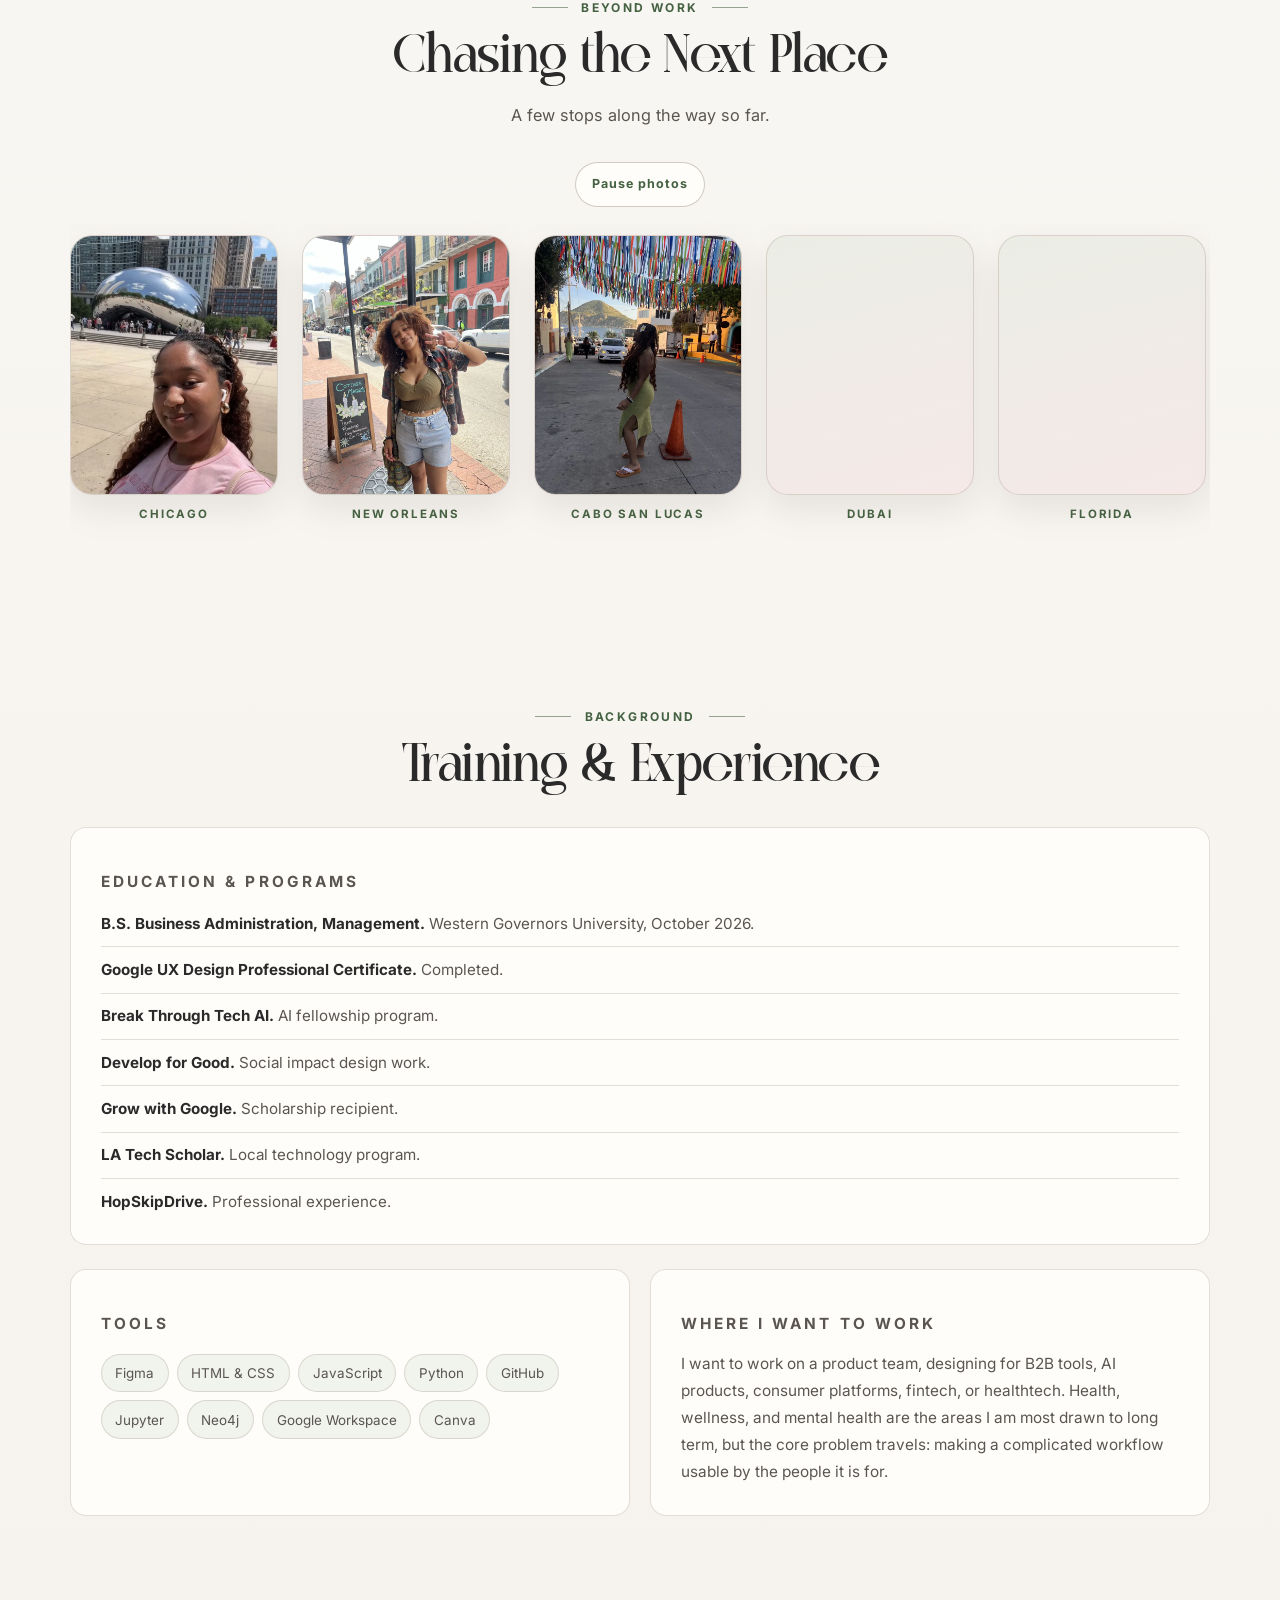
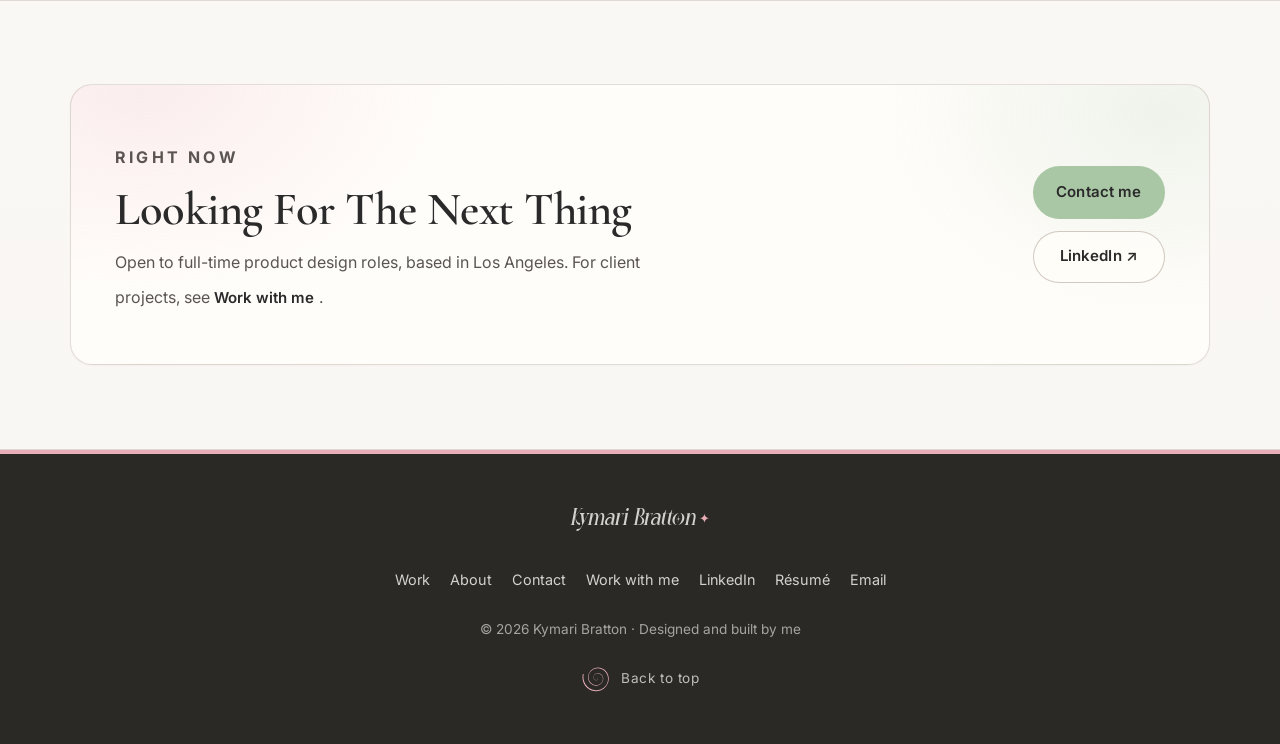
==== commit 1f2a7da6: "Merge main into brightside-nodes" ====
--- a/about/index.html
+++ b/about/index.html
@@ -19,7 +19,7 @@
 <link crossorigin="" href="https://fonts.gstatic.com" rel="preconnect"/>
 <link href="https://fonts.googleapis.com/css2?family=Cormorant+Garamond:wght@600;700&amp;family=Inter:wght@400;500;600;700&amp;display=swap" rel="stylesheet"/>
 <script>document.documentElement.classList.add("js")</script>
-<link href="/styles.css?v=20261113j" rel="stylesheet"/>
+<link href="/styles.css?v=20261113k" rel="stylesheet"/>
 </head>
 <body>
 <a class="skip-link" href="#main">Skip to content</a>
@@ -372,6 +372,6 @@
         <a class="footer-top" href="#" data-back-to-top><svg class="spiral" viewBox="-48 -48 96 96" width="28" height="28" aria-hidden="true" focusable="false"><path d="M1.0,0.2 L1.1,0.2 L1.1,0.3 L1.2,0.3 L1.3,0.4 L1.4,0.4 L1.5,0.5 L1.5,0.6 L1.6,0.7 L1.7,0.8 L1.7,0.9 L1.8,1.0 L1.8,1.1 L1.9,1.3 L1.9,1.4 L1.9,1.5 L2.0,1.7 L2.0,1.8 L2.0,1.9 L2.0,2.1 L2.0,2.3 L1.9,2.4 L1.9,2.6 L1.9,2.7 L1.8,2.9 L1.7,3.0 L1.7,3.2 L1.6,3.4 L1.5,3.5 L1.4,3.7 L1.2,3.8 L1.1,4.0 L1.0,4.1 L0.8,4.2 L0.7,4.3 L0.5,4.5 L0.3,4.6 L0.1,4.7 L-0.0,4.8 L-0.2,4.9 L-0.4,5.0 L-0.6,5.0 L-0.8,5.1 L-1.0,5.2 L-1.3,5.2 L-1.5,5.3 L-1.8,5.3 L-2.0,5.3 L-2.3,5.3 L-2.5,5.3 L-2.8,5.3 L-3.1,5.2 L-3.3,5.2 L-3.6,5.1 L-3.9,5.0 L-4.1,5.0 L-4.4,4.9 L-4.6,4.8 L-4.9,4.6 L-5.2,4.5 L-5.4,4.3 L-5.7,4.2 L-5.9,4.0 L-6.2,3.8 L-6.4,3.6 L-6.7,3.4 L-6.9,3.1 L-7.1,2.9 L-7.3,2.6 L-7.5,2.4 L-7.7,2.1 L-7.9,1.8 L-8.0,1.5 L-8.2,1.2 L-8.4,0.9 L-8.5,0.5 L-8.6,0.2 L-8.7,-0.1 L-8.8,-0.4 L-8.9,-0.8 L-8.9,-1.2 L-9.0,-1.6 L-9.0,-2.0 L-9.0,-2.4 L-9.0,-2.7 L-9.0,-3.2 L-9.0,-3.6 L-8.9,-4.0 L-8.9,-4.4 L-8.8,-4.8 L-8.7,-5.2 L-8.5,-5.6 L-8.4,-6.0 L-8.2,-6.4 L-8.0,-6.8 L-7.8,-7.2 L-7.6,-7.6 L-7.4,-8.0 L-7.1,-8.4 L-6.8,-8.7 L-6.5,-9.1 L-6.2,-9.4 L-5.9,-9.8 L-5.5,-10.1 L-5.1,-10.4 L-4.7,-10.7 L-4.3,-10.9 L-3.9,-11.2 L-3.5,-11.4 L-3.0,-11.7 L-2.5,-11.9 L-2.1,-12.1 L-1.6,-12.2 L-1.1,-12.4 L-0.6,-12.5 L-0.1,-12.6 L0.4,-12.7 L0.9,-12.8 L1.4,-12.8 L2.0,-12.8 L2.5,-12.8 L3.0,-12.8 L3.6,-12.8 L4.1,-12.7 L4.7,-12.6 L5.2,-12.5 L5.8,-12.4 L6.3,-12.2 L6.9,-12.0 L7.4,-11.8 L8.0,-11.6 L8.5,-11.3 L9.0,-11.0 L9.5,-10.7 L10.0,-10.4 L10.5,-10.0 L11.0,-9.7 L11.4,-9.3 L11.9,-8.8 L12.3,-8.4 L12.7,-8.0 L13.1,-7.5 L13.5,-7.0 L13.9,-6.5 L14.2,-5.9 L14.6,-5.4 L14.9,-4.8 L15.2,-4.2 L15.4,-3.6 L15.7,-3.0 L15.9,-2.4 L16.1,-1.7 L16.2,-1.1 L16.4,-0.4 L16.5,0.1 L16.6,0.8 L16.6,1.5 L16.7,2.2 L16.7,2.9 L16.6,3.6 L16.6,4.3 L16.5,5.0 L16.4,5.7 L16.2,6.4 L16.1,7.1 L15.9,7.8 L15.6,8.5 L15.4,9.2 L15.1,9.9 L14.7,10.6 L14.4,11.2 L14.0,11.9 L13.6,12.5 L13.1,13.2 L12.7,13.8 L12.2,14.4 L11.7,14.9 L11.1,15.5 L10.5,16.0 L9.9,16.5 L9.3,17.0 L8.6,17.4 L7.9,17.8 L7.2,18.2 L6.5,18.6 L5.7,18.9 L5.0,19.2 L4.2,19.5 L3.4,19.8 L2.6,20.0 L1.8,20.2 L1.0,20.3 L0.1,20.4 L-0.6,20.5 L-1.5,20.5 L-2.3,20.5 L-3.2,20.5 L-4.0,20.5 L-4.9,20.4 L-5.7,20.2 L-6.6,20.1 L-7.4,19.9 L-8.3,19.6 L-9.1,19.4 L-9.9,19.0 L-10.8,18.7 L-11.6,18.3 L-12.4,17.9 L-13.1,17.5 L-13.9,17.0 L-14.6,16.5 L-15.4,15.9 L-16.1,15.4 L-16.8,14.7 L-17.4,14.1 L-18.1,13.4 L-18.7,12.7 L-19.3,12.0 L-19.9,11.3 L-20.4,10.5 L-20.9,9.7 L-21.4,8.9 L-21.8,8.0 L-22.2,7.2 L-22.6,6.3 L-22.9,5.4 L-23.3,4.5 L-23.5,3.5 L-23.8,2.6 L-24.0,1.6 L-24.1,0.6 L-24.2,-0.3 L-24.3,-1.3 L-24.3,-2.3 L-24.3,-3.3 L-24.3,-4.3 L-24.2,-5.3 L-24.1,-6.3 L-23.9,-7.3 L-23.7,-8.3 L-23.4,-9.3 L-23.1,-10.3 L-22.8,-11.3 L-22.4,-12.3 L-22.0,-13.3 L-21.5,-14.2 L-21.0,-15.2 L-20.5,-16.1 L-19.9,-17.0 L-19.3,-17.9 L-18.6,-18.7 L-17.9,-19.6 L-17.2,-20.4 L-16.4,-21.1 L-15.6,-21.9 L-14.8,-22.6 L-13.9,-23.3 L-12.9,-23.9 L-12.0,-24.5 L-11.0,-25.0 L-10.0,-25.5 L-9.0,-26.0 L-7.9,-26.4 L-6.9,-26.8 L-5.8,-27.1 L-4.7,-27.4 L-3.6,-27.7 L-2.4,-27.9 L-1.3,-28.0 L-0.1,-28.2 L0.9,-28.2 L2.1,-28.2 L3.3,-28.2 L4.4,-28.1 L5.6,-28.0 L6.7,-27.9 L7.9,-27.6 L9.1,-27.4 L10.2,-27.1 L11.3,-26.7 L12.5,-26.3 L13.6,-25.8 L14.6,-25.3 L15.7,-24.8 L16.8,-24.2 L17.8,-23.6 L18.8,-22.9 L19.8,-22.2 L20.8,-21.4 L21.7,-20.6 L22.6,-19.8 L23.4,-18.9 L24.3,-18.0 L25.1,-17.0 L25.8,-16.0 L26.6,-15.0 L27.2,-14.0 L27.9,-12.9 L28.5,-11.8 L29.0,-10.6 L29.5,-9.5 L30.0,-8.3 L30.4,-7.1 L30.8,-5.8 L31.1,-4.6 L31.4,-3.3 L31.6,-2.1 L31.8,-0.8 L31.9,0.4 L32.0,1.8 L32.0,3.1 L32.0,4.4 L31.9,5.7 L31.7,7.0 L31.5,8.4 L31.3,9.7 L31.0,11.0 L30.6,12.3 L30.2,13.6 L29.7,14.8 L29.2,16.1 L28.6,17.3 L28.0,18.6 L27.3,19.8 L26.6,20.9 L25.8,22.1 L24.9,23.2 L24.1,24.3 L23.1,25.4 L22.2,26.4 L21.1,27.4 L20.1,28.3 L19.0,29.2 L17.8,30.0 L16.6,30.8 L15.3,31.5 L14.1,32.2 L12.8,32.8 L11.4,33.4 L10.1,33.9 L8.7,34.3 L7.3,34.7 L5.9,35.1 L4.5,35.4 L3.0,35.6 L1.6,35.8 L0.1,35.9 L-1.3,35.9 L-2.8,35.9 L-4.2,35.9 L-5.7,35.7 L-7.2,35.5 L-8.7,35.3 L-10.1,35.0 L-11.6,34.6 L-13.0,34.2 L-14.4,33.7 L-15.8,33.2 L-17.2,32.6 L-18.6,31.9 L-19.9,31.2 L-21.2,30.4 L-22.5,29.6 L-23.7,28.7 L-25.0,27.8 L-26.1,26.8 L-27.3,25.8 L-28.4,24.7 L-29.4,23.6 L-30.5,22.4 L-31.4,21.2 L-32.4,20.0 L-33.2,18.7 L-34.1,17.4 L-34.8,16.0 L-35.6,14.6 L-36.2,13.2 L-36.8,11.7 L-37.4,10.2 L-37.9,8.7 L-38.3,7.2 L-38.7,5.6 L-39.0,4.0 L-39.3,2.5 L-39.4,0.8 L-39.6,-0.7 L-39.6,-2.3 L-39.6,-3.9 L-39.5,-5.6 L-39.4,-7.2 L-39.2,-8.8 L-38.9,-10.4 L-38.6,-12.1 L-38.2,-13.7 L-37.7,-15.3 L-37.2,-16.8 L-36.5,-18.4 L-35.9,-19.9 L-35.1,-21.5 L-34.3,-22.9 L-33.5,-24.4 L-35.6,-25.8 L-36.6,-24.2 L-37.5,-22.7 L-38.3,-21.1 L-39.1,-19.5 L-39.7,-17.8 L-40.4,-16.2 L-40.9,-14.5 L-41.4,-12.8 L-41.8,-11.0 L-42.1,-9.3 L-42.4,-7.5 L-42.6,-5.8 L-42.7,-4.0 L-42.8,-2.3 L-42.7,-0.5 L-42.6,1.1 L-42.4,2.9 L-42.2,4.6 L-41.9,6.3 L-41.5,8.0 L-41.0,9.6 L-40.5,11.3 L-39.9,12.9 L-39.3,14.5 L-38.5,16.0 L-37.8,17.6 L-36.9,19.0 L-36.0,20.5 L-35.0,21.9 L-34.0,23.2 L-33.0,24.5 L-31.8,25.8 L-30.7,27.0 L-29.5,28.2 L-28.2,29.3 L-26.9,30.3 L-25.6,31.3 L-24.2,32.2 L-22.8,33.1 L-21.4,33.9 L-19.9,34.6 L-18.4,35.3 L-16.9,35.9 L-15.4,36.5 L-13.8,36.9 L-12.3,37.4 L-10.7,37.7 L-9.1,38.0 L-7.5,38.2 L-5.9,38.4 L-4.4,38.4 L-2.8,38.5 L-1.2,38.4 L0.3,38.3 L1.8,38.1 L3.4,37.9 L4.9,37.6 L6.4,37.2 L7.9,36.8 L9.4,36.3 L10.8,35.8 L12.2,35.2 L13.6,34.5 L14.9,33.8 L16.2,33.0 L17.5,32.2 L18.7,31.4 L19.9,30.5 L21.1,29.5 L22.2,28.6 L23.3,27.6 L24.4,26.6 L25.4,25.5 L26.4,24.4 L27.3,23.2 L28.1,22.0 L29.0,20.8 L29.7,19.6 L30.4,18.3 L31.1,17.0 L31.7,15.6 L32.2,14.3 L32.7,12.9 L33.1,11.6 L33.5,10.2 L33.8,8.8 L34.0,7.4 L34.2,6.0 L34.3,4.5 L34.4,3.1 L34.4,1.7 L34.3,0.3 L34.2,-1.0 L34.1,-2.4 L33.8,-3.8 L33.6,-5.2 L33.2,-6.5 L32.8,-7.8 L32.4,-9.1 L31.9,-10.4 L31.3,-11.7 L30.7,-12.9 L30.1,-14.1 L29.4,-15.3 L28.6,-16.4 L27.9,-17.5 L27.0,-18.6 L26.1,-19.6 L25.2,-20.6 L24.3,-21.5 L23.3,-22.4 L22.3,-23.3 L21.2,-24.1 L20.2,-24.9 L19.1,-25.6 L17.9,-26.2 L16.8,-26.8 L15.6,-27.4 L14.4,-27.9 L13.2,-28.4 L12.0,-28.8 L10.8,-29.1 L9.5,-29.4 L8.3,-29.7 L7.1,-29.9 L5.8,-30.0 L4.6,-30.1 L3.3,-30.2 L2.1,-30.2 L0.8,-30.1 L-0.3,-30.0 L-1.5,-29.8 L-2.7,-29.6 L-3.9,-29.3 L-5.1,-29.0 L-6.3,-28.7 L-7.4,-28.3 L-8.5,-27.8 L-9.6,-27.3 L-10.6,-26.8 L-11.7,-26.2 L-12.7,-25.6 L-13.7,-25.0 L-14.6,-24.3 L-15.5,-23.5 L-16.4,-22.8 L-17.3,-22.0 L-18.1,-21.2 L-18.9,-20.4 L-19.7,-19.6 L-20.4,-18.7 L-21.1,-17.8 L-21.7,-16.8 L-22.3,-15.9 L-22.9,-14.9 L-23.4,-13.9 L-23.8,-12.9 L-24.3,-11.9 L-24.7,-10.8 L-25.0,-9.8 L-25.3,-8.7 L-25.5,-7.7 L-25.7,-6.6 L-25.9,-5.5 L-26.0,-4.4 L-26.1,-3.3 L-26.1,-2.3 L-26.1,-1.2 L-26.0,-0.1 L-25.9,0.9 L-25.7,1.9 L-25.5,3.0 L-25.3,4.0 L-25.0,5.0 L-24.7,6.0 L-24.3,7.0 L-23.9,7.9 L-23.5,8.9 L-23.0,9.8 L-22.5,10.7 L-21.9,11.5 L-21.3,12.3 L-20.7,13.2 L-20.1,13.9 L-19.4,14.7 L-18.7,15.4 L-18.0,16.1 L-17.2,16.7 L-16.4,17.3 L-15.6,17.9 L-14.8,18.4 L-14.0,18.9 L-13.1,19.4 L-12.3,19.8 L-11.4,20.2 L-10.5,20.6 L-9.6,20.9 L-8.7,21.1 L-7.8,21.4 L-6.9,21.6 L-6.0,21.7 L-5.0,21.8 L-4.1,21.9 L-3.2,21.9 L-2.3,21.9 L-1.4,21.9 L-0.5,21.8 L0.3,21.7 L1.2,21.5 L2.1,21.3 L2.9,21.1 L3.7,20.9 L4.6,20.6 L5.4,20.3 L6.2,19.9 L6.9,19.5 L7.7,19.1 L8.4,18.7 L9.1,18.2 L9.8,17.7 L10.4,17.2 L11.1,16.6 L11.7,16.1 L12.3,15.5 L12.8,14.9 L13.4,14.3 L13.9,13.7 L14.4,13.1 L14.8,12.4 L15.2,11.7 L15.6,11.0 L16.0,10.3 L16.3,9.6 L16.6,8.9 L16.9,8.2 L17.1,7.4 L17.3,6.7 L17.5,5.9 L17.6,5.2 L17.7,4.4 L17.8,3.7 L17.8,2.9 L17.9,2.2 L17.8,1.4 L17.8,0.7 L17.7,0.0 L17.6,-0.7 L17.4,-1.4 L17.3,-2.1 L17.1,-2.8 L16.8,-3.4 L16.6,-4.1 L16.3,-4.7 L16.0,-5.4 L15.6,-6.0 L15.3,-6.6 L14.9,-7.2 L14.5,-7.7 L14.1,-8.2 L13.6,-8.8 L13.2,-9.3 L12.7,-9.7 L12.2,-10.2 L11.7,-10.6 L11.2,-11.0 L10.7,-11.3 L10.1,-11.7 L9.6,-12.0 L9.0,-12.3 L8.4,-12.6 L7.8,-12.8 L7.2,-13.0 L6.7,-13.2 L6.1,-13.4 L5.5,-13.5 L4.9,-13.6 L4.3,-13.7 L3.7,-13.7 L3.1,-13.8 L2.5,-13.8 L1.9,-13.8 L1.3,-13.7 L0.8,-13.6 L0.2,-13.6 L-0.2,-13.4 L-0.8,-13.3 L-1.3,-13.1 L-1.8,-13.0 L-2.3,-12.8 L-2.8,-12.5 L-3.3,-12.3 L-3.8,-12.0 L-4.2,-11.8 L-4.7,-11.5 L-5.1,-11.2 L-5.5,-10.9 L-5.9,-10.5 L-6.2,-10.2 L-6.6,-9.8 L-6.9,-9.4 L-7.2,-9.1 L-7.5,-8.7 L-7.8,-8.3 L-8.1,-7.9 L-8.3,-7.5 L-8.6,-7.1 L-8.8,-6.7 L-9.0,-6.2 L-9.1,-5.8 L-9.3,-5.4 L-9.4,-4.9 L-9.5,-4.5 L-9.6,-4.1 L-9.7,-3.6 L-9.7,-3.2 L-9.7,-2.8 L-9.8,-2.3 L-9.7,-1.9 L-9.7,-1.5 L-9.7,-1.1 L-9.6,-0.7 L-9.5,-0.3 L-9.4,0.0 L-9.3,0.4 L-9.2,0.8 L-9.0,1.2 L-8.9,1.5 L-8.7,1.8 L-8.5,2.2 L-8.3,2.5 L-8.1,2.8 L-7.9,3.1 L-7.7,3.4 L-7.4,3.7 L-7.2,3.9 L-6.9,4.1 L-6.6,4.4 L-6.4,4.6 L-6.1,4.8 L-5.8,4.9 L-5.5,5.1 L-5.2,5.3 L-4.9,5.4 L-4.6,5.5 L-4.3,5.6 L-4.0,5.7 L-3.7,5.8 L-3.4,5.8 L-3.1,5.9 L-2.8,5.9 L-2.6,5.9 L-2.3,5.9 L-2.0,5.9 L-1.7,5.9 L-1.4,5.8 L-1.2,5.8 L-0.9,5.7 L-0.7,5.6 L-0.4,5.5 L-0.2,5.4 L-0.0,5.3 L0.2,5.2 L0.4,5.1 L0.6,5.0 L0.8,4.8 L0.9,4.7 L1.1,4.5 L1.3,4.4 L1.4,4.2 L1.5,4.1 L1.7,3.9 L1.8,3.7 L1.9,3.5 L2.0,3.4 L2.0,3.2 L2.1,3.0 L2.2,2.8 L2.2,2.6 L2.3,2.5 L2.3,2.3 L2.3,2.1 L2.3,2.0 L2.3,1.8 L2.3,1.6 L2.3,1.5 L2.3,1.3 L2.3,1.1 L2.2,1.0 L2.2,0.9 L2.1,0.7 L2.0,0.6 L2.0,0.5 L1.9,0.3 L1.8,0.2 L1.7,0.1 L1.6,0.0 L1.5,-0.0 L1.4,-0.0 L1.3,-0.1 L1.1,-0.2 Z" fill="currentColor" transform="rotate(-20)"/></svg><span>Back to top</span></a>
 </div>
 </footer>
-<script defer="" src="/script.js?v=20261113j"></script>
+<script defer="" src="/script.js?v=20261113k"></script>
 </body>
 </html>
--- a/styles.css
+++ b/styles.css
@@ -13141,25 +13141,19 @@
   animation: live-pop 0.5s cubic-bezier(0.16, 1, 0.3, 1) 2s forwards;
 }
 
-/* Brightside: the real graph, after it loads, drifting slowly */
+/* Brightside: the real graph, same crop; a node is dragged and its
+   relationships switch off and back on (drawn in script.js) */
 .live--bs {
   overflow: hidden;
-  background: #f4fafa;
-}
-
-.live--bs img {
+  background: #fff;
+}
+
+.live--bs svg {
   position: absolute;
   inset: 0;
   width: 100%;
   height: 100%;
-  object-fit: cover;
-  object-position: 0% 45%;
-  transform-origin: 20% 45%;
-  scale: 1.04;
-}
-
-.is-playing .live--bs img {
-  animation: live-drift 14s ease-in-out infinite alternate;
+  display: block;
 }
 
 /* Gateway: funding builds year by year */
@@ -13238,10 +13232,6 @@
 @keyframes live-ink { to { color: #2a2a2a; } }
 @keyframes live-ink-in { to { opacity: 1; } }
 @keyframes live-pop { from { opacity: 0; transform: translateY(4px); } to { opacity: 1; transform: none; } }
-@keyframes live-drift {
-  from { scale: 1.04; translate: 0 0; }
-  to { scale: 1.14; translate: 2% -3%; }
-}
 @keyframes live-grow { to { transform: scaleY(1); } }
 @keyframes live-hi { to { background: #5593bb; } }
 
@@ -13415,3 +13405,251 @@
   .hero-visual { margin-top: 1.1rem; }
   .hero-lead > .button-row { margin-top: 1.5rem; }
 }
+
+/* Case-study heroes, once stacked: the title, intro and buttons sit in one
+   centred column. Everything below the hero stays left aligned. */
+@media (max-width: 900px) {
+  main[data-case] .subpage-hero .subpage-copy {
+    margin-inline: auto;
+    text-align: center;
+  }
+
+  main[data-case] .subpage-hero .subpage-copy > :not(.button-row, .triptag-hero-footer) {
+    margin-inline: auto;
+    text-align: center;
+  }
+
+  main[data-case] .subpage-hero .subpage-copy > :is(.status-row, .button-row, .triptag-hero-footer) {
+    justify-content: center;
+  }
+}
+
+/* ---- Phones and tablets: menus step aside while reading ---------------------
+   script.js adds .nav-hidden on the way down and removes it on the way up.
+   The tab bar leaves a slim handle that brings it back with a tap. */
+@media (max-width: 899px) {
+  .topbar {
+    transition:
+      transform 0.4s cubic-bezier(0.16, 1, 0.3, 1),
+      background-color 200ms ease,
+      border-color 200ms ease,
+      box-shadow 200ms ease;
+  }
+
+  .nav-hidden .topbar {
+    transform: translateY(-101%);
+  }
+}
+
+@media (max-width: 640px) {
+  .tabbar {
+    transition: transform 0.4s cubic-bezier(0.16, 1, 0.3, 1);
+  }
+
+  .tabbar-link {
+    transition: opacity 0.25s ease;
+  }
+
+  .tabbar::after {
+    content: "";
+    position: absolute;
+    top: 7px;
+    left: 50%;
+    width: 2.25rem;
+    height: 4px;
+    margin-left: -1.125rem;
+    border-radius: 999px;
+    background: rgba(42, 42, 42, 0.24);
+    opacity: 0;
+    transition: opacity 0.25s ease;
+    pointer-events: none;
+  }
+
+  .nav-hidden .tabbar {
+    transform: translateY(calc(100% - 18px - env(safe-area-inset-bottom)));
+    cursor: pointer;
+  }
+
+  .nav-hidden .tabbar-link {
+    opacity: 0;
+  }
+
+  .nav-hidden .tabbar::after {
+    opacity: 1;
+  }
+}
+
+@media (max-width: 899px) and (prefers-reduced-motion: reduce) {
+  .topbar,
+  .tabbar,
+  .tabbar-link,
+  .tabbar::after {
+    transition: none;
+  }
+}
+
+/* ---- Selected Work, second row: living thumbnails -------------------------
+   Built in script.js; only the card in the middle of the screen (or under
+   the pointer) plays. Hidden entirely for reduced motion via .live. */
+
+/* Mindfulness: one discovery page, three clear paths, one booking step */
+.live--mfd,
+.live--t24 {
+  display: grid;
+  align-content: end;
+}
+
+.mfd-map {
+  position: relative;
+  height: 5.4rem;
+  margin: 0 4% 4%;
+  border-radius: 10px;
+  background: rgba(255, 255, 255, 0.95);
+  box-shadow: 0 8px 20px -12px rgba(42, 42, 42, 0.4);
+}
+
+.mfd-map svg {
+  position: absolute;
+  inset: 0;
+  width: 100%;
+  height: 100%;
+  overflow: visible;
+}
+
+.mfd-map path {
+  fill: none;
+  stroke: rgba(85, 96, 63, 0.5);
+  stroke-width: 1.2;
+  vector-effect: non-scaling-stroke;
+  stroke-dasharray: 1;
+  stroke-dashoffset: 1;
+}
+
+.mfd-start,
+.mfd-path,
+.mfd-end {
+  position: absolute;
+  top: 50%;
+  padding: 0.22rem 0.45rem;
+  border: 1px solid rgba(85, 96, 63, 0.28);
+  border-radius: 999px;
+  background: #fff;
+  color: #2a2a2a;
+  font-size: 0.58rem;
+  font-weight: 600;
+  line-height: 1.2;
+  white-space: nowrap;
+  text-align: center;
+  opacity: 0;
+  transform: translateY(-50%);
+}
+
+.mfd-start { left: 3%; }
+.mfd-path { top: var(--y); left: 50%; transform: translate(-50%, -50%); }
+.mfd-end { right: 3%; }
+
+.is-playing .mfd-start {
+  animation: live-ink-in 0.35s ease 0.2s forwards;
+}
+
+.is-playing .mfd-map path {
+  animation: mfd-draw 0.4s ease-out forwards;
+  animation-delay: calc(0.45s + var(--k) * 0.12s);
+}
+
+.is-playing .mfd-map path.out {
+  animation-delay: calc(1.2s + var(--k) * 0.12s);
+}
+
+.is-playing .mfd-path {
+  animation: live-ink-in 0.35s ease forwards;
+  animation-delay: calc(0.65s + var(--k) * 0.15s);
+}
+
+.is-playing .mfd-end {
+  animation:
+    live-ink-in 0.35s ease 1.6s forwards,
+    mfd-book 0.4s ease 1.95s forwards;
+}
+
+@keyframes mfd-draw { to { stroke-dashoffset: 0; } }
+@keyframes mfd-book { to { background: #55603f; border-color: #55603f; color: #f8f6f2; } }
+
+/* 24Seven: one picker, a separate journey for each kind of traveller */
+.t24-pick {
+  display: grid;
+  gap: 0.35rem;
+  margin: 0 4% 4%;
+  padding: 0.55rem 0.7rem 0.6rem;
+  border-radius: 10px;
+  background: rgba(255, 255, 255, 0.95);
+  box-shadow: 0 8px 20px -12px rgba(42, 42, 42, 0.4);
+}
+
+.t24-label {
+  color: rgba(42, 42, 42, 0.6);
+  font-size: 0.56rem;
+  font-weight: 700;
+  letter-spacing: 0.12em;
+  text-transform: uppercase;
+}
+
+.t24-seg {
+  position: relative;
+  display: grid;
+  grid-template-columns: repeat(3, 1fr);
+  padding: 3px;
+  border-radius: 999px;
+  background: rgba(42, 42, 42, 0.06);
+}
+
+.t24-seg i {
+  position: absolute;
+  top: 3px;
+  bottom: 3px;
+  left: 3px;
+  width: calc((100% - 6px) / 3);
+  border-radius: 999px;
+  background: #8e2a22;
+  opacity: 0;
+}
+
+.t24-seg span {
+  position: relative;
+  padding: 0.32rem 0;
+  color: rgba(42, 42, 42, 0.62);
+  font-size: 0.62rem;
+  font-weight: 600;
+  text-align: center;
+  white-space: nowrap;
+}
+
+.live-chip--t24 {
+  background: #8e2a22;
+}
+
+.is-playing .t24-seg i {
+  animation: t24-slide 2s cubic-bezier(0.65, 0, 0.35, 1) 0.3s forwards;
+}
+
+.is-playing .t24-seg span:nth-of-type(1) { animation: t24-on 0.6s linear 0.4s; }
+.is-playing .t24-seg span:nth-of-type(2) { animation: t24-on 0.45s linear 1.2s; }
+.is-playing .t24-seg span:nth-of-type(3) { animation: t24-stay 0.2s ease 1.85s forwards; }
+
+.is-playing .live-chip--t24 {
+  animation-delay: 2.2s;
+}
+
+@keyframes t24-slide {
+  0% { opacity: 0; transform: translateX(0); }
+  10%, 35% { opacity: 1; transform: translateX(0); }
+  50%, 65% { opacity: 1; transform: translateX(100%); }
+  80%, 100% { opacity: 1; transform: translateX(200%); }
+}
+
+@keyframes t24-on {
+  0%, 100% { color: rgba(42, 42, 42, 0.62); }
+  12%, 88% { color: #fff; }
+}
+
+@keyframes t24-stay { to { color: #fff; } }
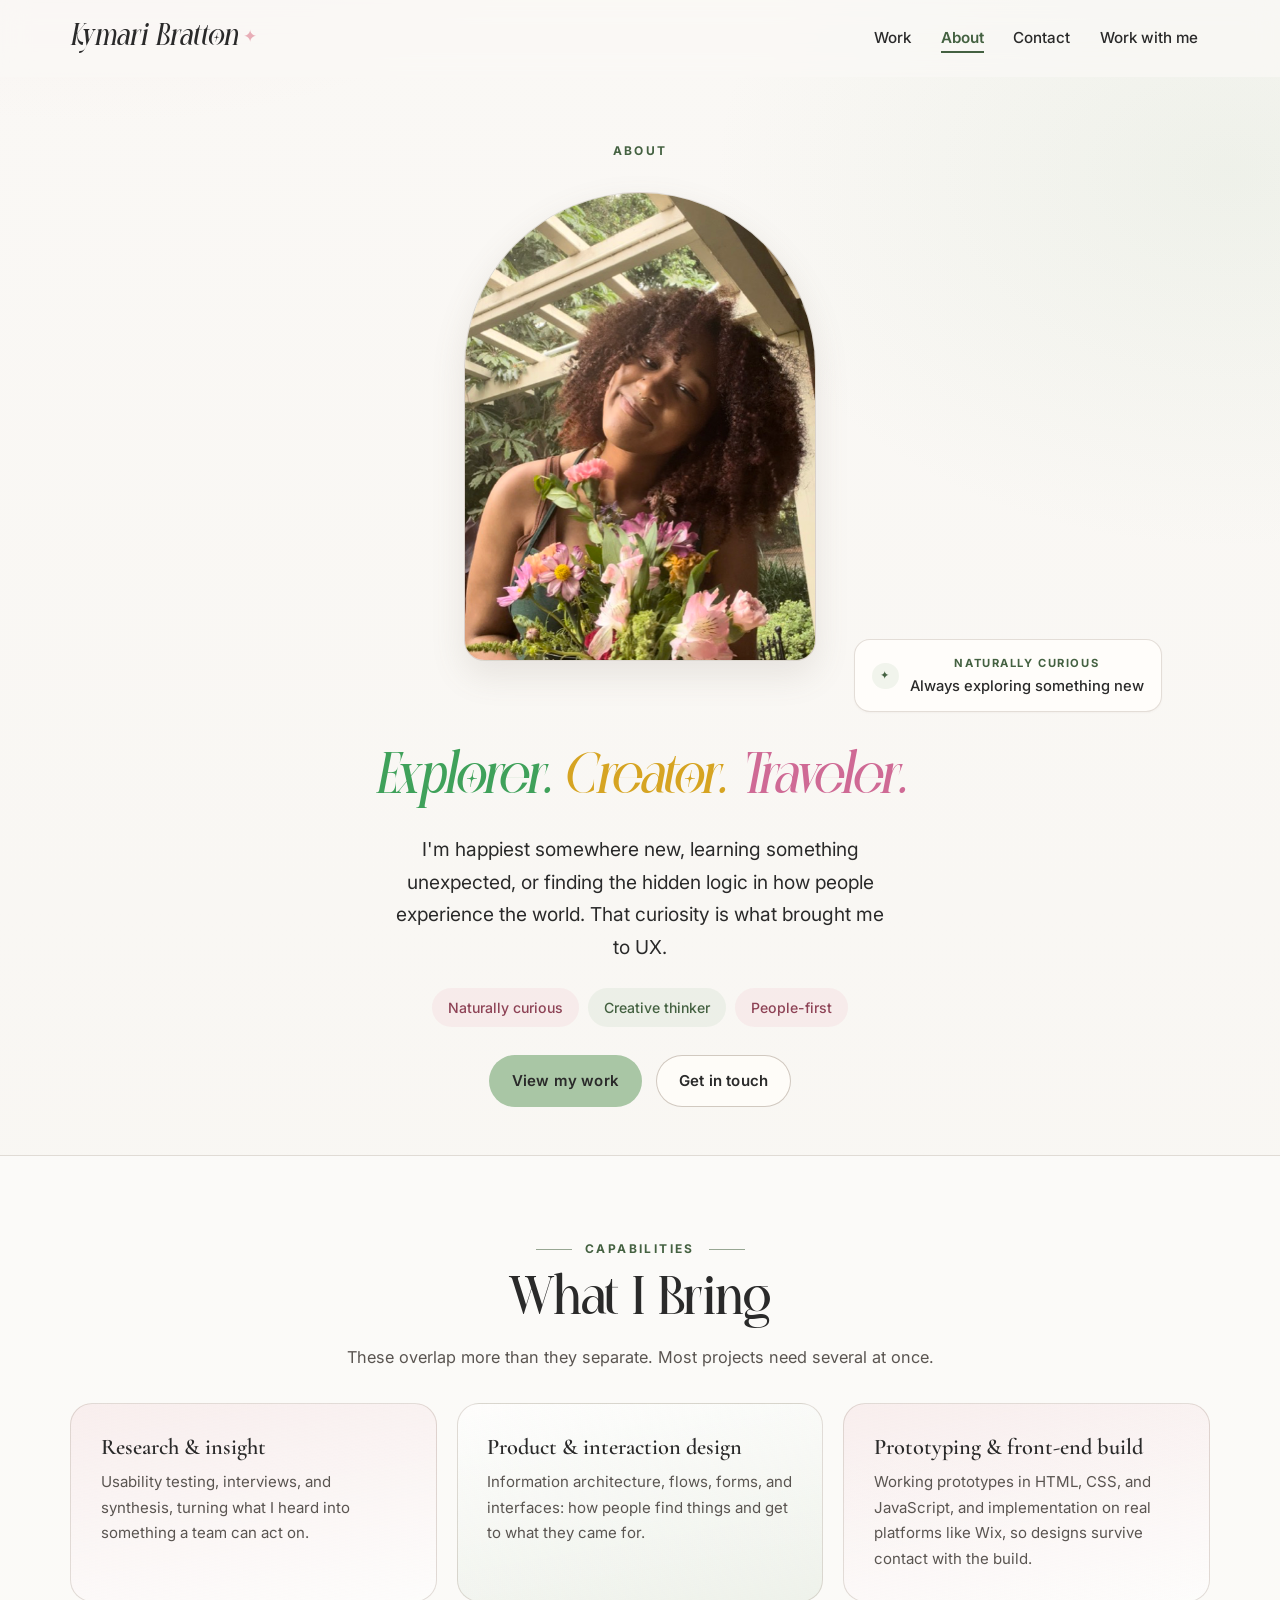
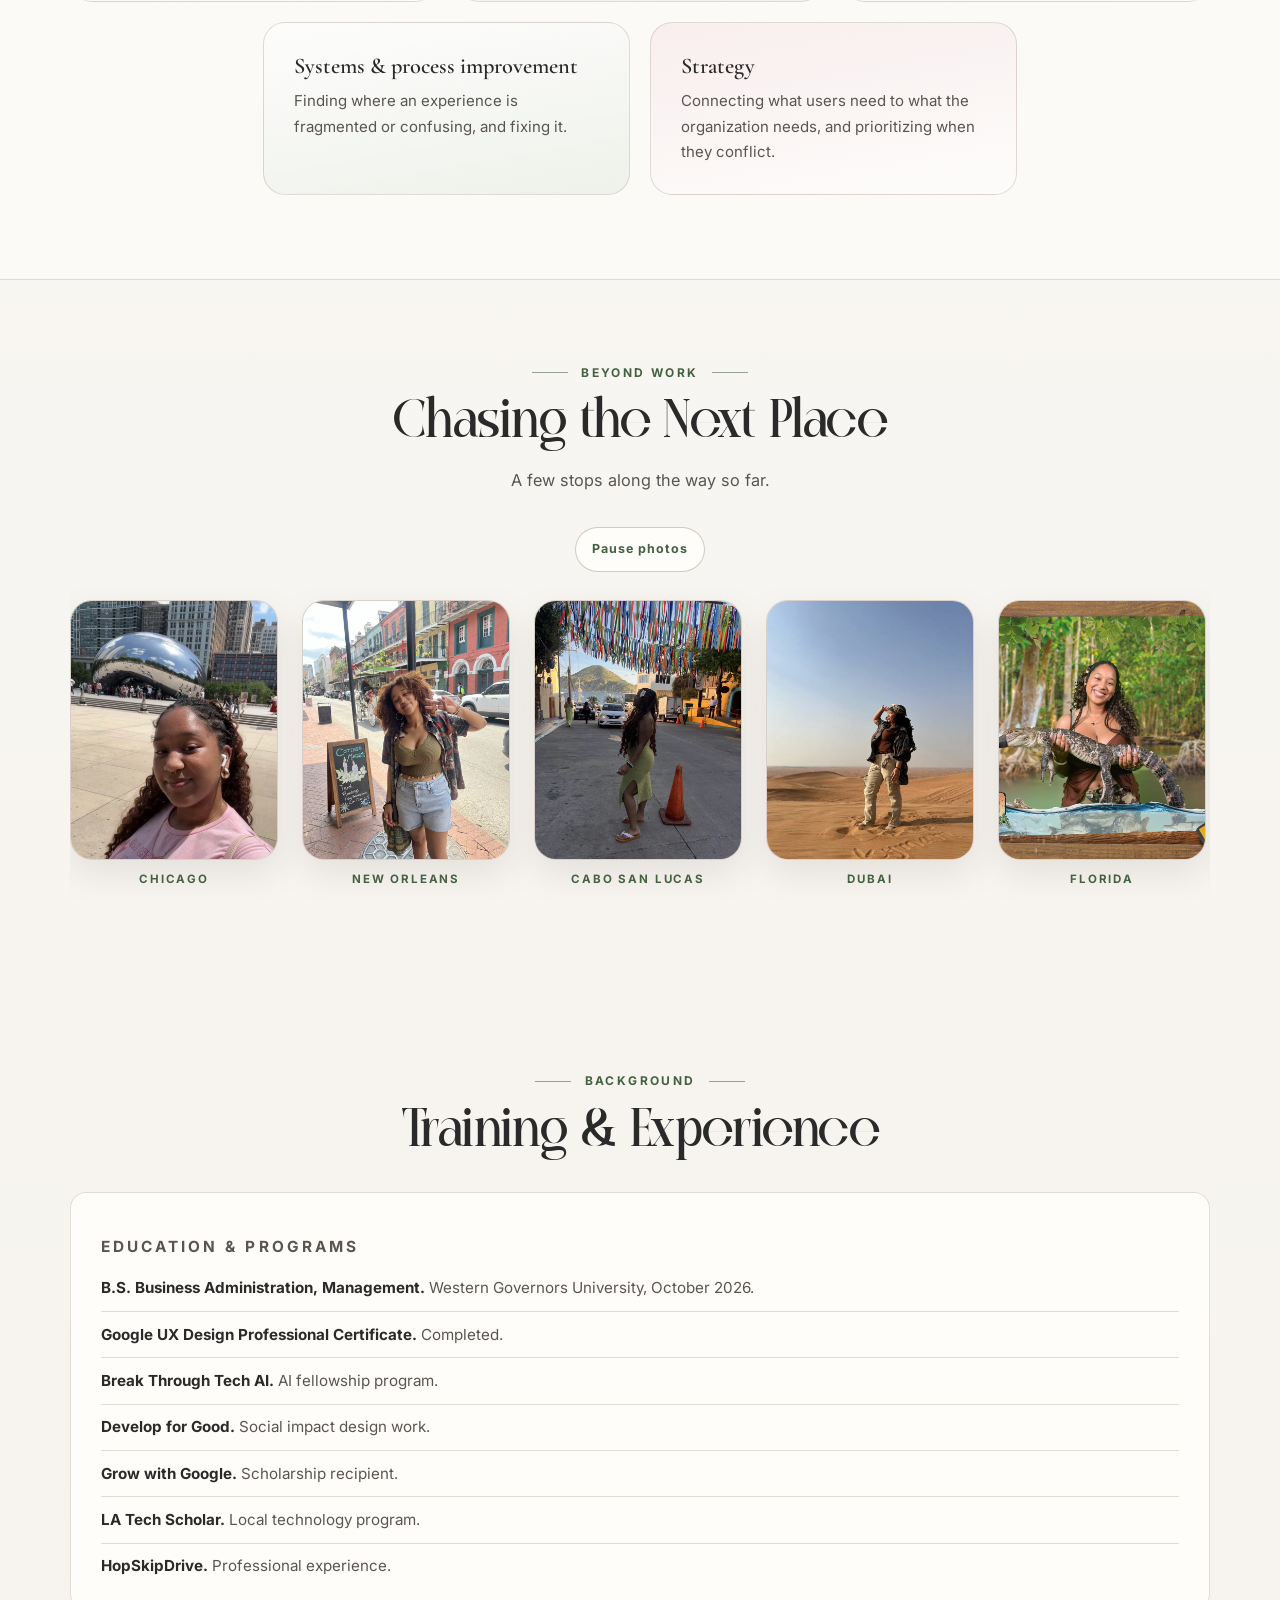
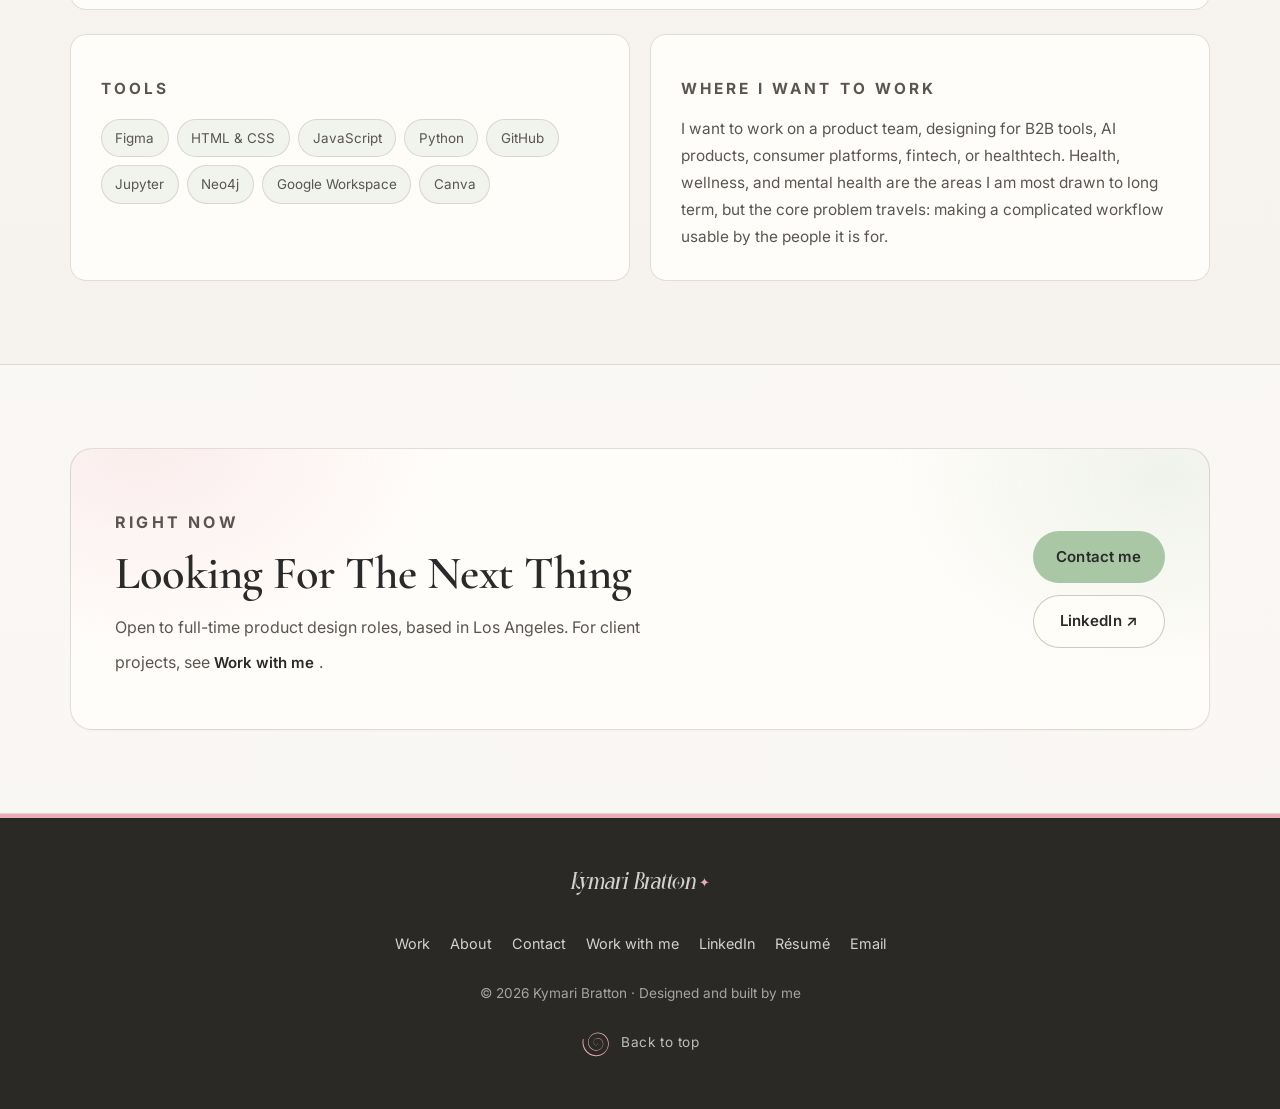
==== commit b062f16c: "About hero with photo as header; mobile nav fixes (local, on hold)" ====
--- a/about/index.html
+++ b/about/index.html
@@ -19,7 +19,7 @@
 <link crossorigin="" href="https://fonts.gstatic.com" rel="preconnect"/>
 <link href="https://fonts.googleapis.com/css2?family=Cormorant+Garamond:wght@600;700&amp;family=Inter:wght@400;500;600;700&amp;display=swap" rel="stylesheet"/>
 <script>document.documentElement.classList.add("js")</script>
-<link href="/styles.css?v=20261113k" rel="stylesheet"/>
+<link href="/styles.css?v=20261113l" rel="stylesheet"/>
 </head>
 <body>
 <a class="skip-link" href="#main">Skip to content</a>
@@ -35,7 +35,7 @@
 </div>
 </header>
 <main id="main">
-<section class="shell subpage-hero">
+<section class="shell subpage-hero about-hero">
 <div class="subpage-copy" data-reveal="">
 <p class="eyebrow">About</p>
 <h1 class="word-hover-row word-hover-row--hero">
@@ -74,12 +74,7 @@
 </h1>
 <p class="subpage-lede" data-words>
             I'm happiest somewhere new, learning something unexpected, or finding the hidden logic
-            in how people experience the world.
-          </p>
-<p class="subpage-note">
-            That curiosity is what brought me to UX. I care about the small moments that make a
-            process feel human, and I design for people who deserve to be considered, not just
-            served.
+            in how people experience the world. That curiosity is what brought me to UX.
           </p>
 <ul class="trait-list">
 <li>Naturally curious</li>
@@ -372,6 +367,6 @@
         <a class="footer-top" href="#" data-back-to-top><svg class="spiral" viewBox="-48 -48 96 96" width="28" height="28" aria-hidden="true" focusable="false"><path d="M1.0,0.2 L1.1,0.2 L1.1,0.3 L1.2,0.3 L1.3,0.4 L1.4,0.4 L1.5,0.5 L1.5,0.6 L1.6,0.7 L1.7,0.8 L1.7,0.9 L1.8,1.0 L1.8,1.1 L1.9,1.3 L1.9,1.4 L1.9,1.5 L2.0,1.7 L2.0,1.8 L2.0,1.9 L2.0,2.1 L2.0,2.3 L1.9,2.4 L1.9,2.6 L1.9,2.7 L1.8,2.9 L1.7,3.0 L1.7,3.2 L1.6,3.4 L1.5,3.5 L1.4,3.7 L1.2,3.8 L1.1,4.0 L1.0,4.1 L0.8,4.2 L0.7,4.3 L0.5,4.5 L0.3,4.6 L0.1,4.7 L-0.0,4.8 L-0.2,4.9 L-0.4,5.0 L-0.6,5.0 L-0.8,5.1 L-1.0,5.2 L-1.3,5.2 L-1.5,5.3 L-1.8,5.3 L-2.0,5.3 L-2.3,5.3 L-2.5,5.3 L-2.8,5.3 L-3.1,5.2 L-3.3,5.2 L-3.6,5.1 L-3.9,5.0 L-4.1,5.0 L-4.4,4.9 L-4.6,4.8 L-4.9,4.6 L-5.2,4.5 L-5.4,4.3 L-5.7,4.2 L-5.9,4.0 L-6.2,3.8 L-6.4,3.6 L-6.7,3.4 L-6.9,3.1 L-7.1,2.9 L-7.3,2.6 L-7.5,2.4 L-7.7,2.1 L-7.9,1.8 L-8.0,1.5 L-8.2,1.2 L-8.4,0.9 L-8.5,0.5 L-8.6,0.2 L-8.7,-0.1 L-8.8,-0.4 L-8.9,-0.8 L-8.9,-1.2 L-9.0,-1.6 L-9.0,-2.0 L-9.0,-2.4 L-9.0,-2.7 L-9.0,-3.2 L-9.0,-3.6 L-8.9,-4.0 L-8.9,-4.4 L-8.8,-4.8 L-8.7,-5.2 L-8.5,-5.6 L-8.4,-6.0 L-8.2,-6.4 L-8.0,-6.8 L-7.8,-7.2 L-7.6,-7.6 L-7.4,-8.0 L-7.1,-8.4 L-6.8,-8.7 L-6.5,-9.1 L-6.2,-9.4 L-5.9,-9.8 L-5.5,-10.1 L-5.1,-10.4 L-4.7,-10.7 L-4.3,-10.9 L-3.9,-11.2 L-3.5,-11.4 L-3.0,-11.7 L-2.5,-11.9 L-2.1,-12.1 L-1.6,-12.2 L-1.1,-12.4 L-0.6,-12.5 L-0.1,-12.6 L0.4,-12.7 L0.9,-12.8 L1.4,-12.8 L2.0,-12.8 L2.5,-12.8 L3.0,-12.8 L3.6,-12.8 L4.1,-12.7 L4.7,-12.6 L5.2,-12.5 L5.8,-12.4 L6.3,-12.2 L6.9,-12.0 L7.4,-11.8 L8.0,-11.6 L8.5,-11.3 L9.0,-11.0 L9.5,-10.7 L10.0,-10.4 L10.5,-10.0 L11.0,-9.7 L11.4,-9.3 L11.9,-8.8 L12.3,-8.4 L12.7,-8.0 L13.1,-7.5 L13.5,-7.0 L13.9,-6.5 L14.2,-5.9 L14.6,-5.4 L14.9,-4.8 L15.2,-4.2 L15.4,-3.6 L15.7,-3.0 L15.9,-2.4 L16.1,-1.7 L16.2,-1.1 L16.4,-0.4 L16.5,0.1 L16.6,0.8 L16.6,1.5 L16.7,2.2 L16.7,2.9 L16.6,3.6 L16.6,4.3 L16.5,5.0 L16.4,5.7 L16.2,6.4 L16.1,7.1 L15.9,7.8 L15.6,8.5 L15.4,9.2 L15.1,9.9 L14.7,10.6 L14.4,11.2 L14.0,11.9 L13.6,12.5 L13.1,13.2 L12.7,13.8 L12.2,14.4 L11.7,14.9 L11.1,15.5 L10.5,16.0 L9.9,16.5 L9.3,17.0 L8.6,17.4 L7.9,17.8 L7.2,18.2 L6.5,18.6 L5.7,18.9 L5.0,19.2 L4.2,19.5 L3.4,19.8 L2.6,20.0 L1.8,20.2 L1.0,20.3 L0.1,20.4 L-0.6,20.5 L-1.5,20.5 L-2.3,20.5 L-3.2,20.5 L-4.0,20.5 L-4.9,20.4 L-5.7,20.2 L-6.6,20.1 L-7.4,19.9 L-8.3,19.6 L-9.1,19.4 L-9.9,19.0 L-10.8,18.7 L-11.6,18.3 L-12.4,17.9 L-13.1,17.5 L-13.9,17.0 L-14.6,16.5 L-15.4,15.9 L-16.1,15.4 L-16.8,14.7 L-17.4,14.1 L-18.1,13.4 L-18.7,12.7 L-19.3,12.0 L-19.9,11.3 L-20.4,10.5 L-20.9,9.7 L-21.4,8.9 L-21.8,8.0 L-22.2,7.2 L-22.6,6.3 L-22.9,5.4 L-23.3,4.5 L-23.5,3.5 L-23.8,2.6 L-24.0,1.6 L-24.1,0.6 L-24.2,-0.3 L-24.3,-1.3 L-24.3,-2.3 L-24.3,-3.3 L-24.3,-4.3 L-24.2,-5.3 L-24.1,-6.3 L-23.9,-7.3 L-23.7,-8.3 L-23.4,-9.3 L-23.1,-10.3 L-22.8,-11.3 L-22.4,-12.3 L-22.0,-13.3 L-21.5,-14.2 L-21.0,-15.2 L-20.5,-16.1 L-19.9,-17.0 L-19.3,-17.9 L-18.6,-18.7 L-17.9,-19.6 L-17.2,-20.4 L-16.4,-21.1 L-15.6,-21.9 L-14.8,-22.6 L-13.9,-23.3 L-12.9,-23.9 L-12.0,-24.5 L-11.0,-25.0 L-10.0,-25.5 L-9.0,-26.0 L-7.9,-26.4 L-6.9,-26.8 L-5.8,-27.1 L-4.7,-27.4 L-3.6,-27.7 L-2.4,-27.9 L-1.3,-28.0 L-0.1,-28.2 L0.9,-28.2 L2.1,-28.2 L3.3,-28.2 L4.4,-28.1 L5.6,-28.0 L6.7,-27.9 L7.9,-27.6 L9.1,-27.4 L10.2,-27.1 L11.3,-26.7 L12.5,-26.3 L13.6,-25.8 L14.6,-25.3 L15.7,-24.8 L16.8,-24.2 L17.8,-23.6 L18.8,-22.9 L19.8,-22.2 L20.8,-21.4 L21.7,-20.6 L22.6,-19.8 L23.4,-18.9 L24.3,-18.0 L25.1,-17.0 L25.8,-16.0 L26.6,-15.0 L27.2,-14.0 L27.9,-12.9 L28.5,-11.8 L29.0,-10.6 L29.5,-9.5 L30.0,-8.3 L30.4,-7.1 L30.8,-5.8 L31.1,-4.6 L31.4,-3.3 L31.6,-2.1 L31.8,-0.8 L31.9,0.4 L32.0,1.8 L32.0,3.1 L32.0,4.4 L31.9,5.7 L31.7,7.0 L31.5,8.4 L31.3,9.7 L31.0,11.0 L30.6,12.3 L30.2,13.6 L29.7,14.8 L29.2,16.1 L28.6,17.3 L28.0,18.6 L27.3,19.8 L26.6,20.9 L25.8,22.1 L24.9,23.2 L24.1,24.3 L23.1,25.4 L22.2,26.4 L21.1,27.4 L20.1,28.3 L19.0,29.2 L17.8,30.0 L16.6,30.8 L15.3,31.5 L14.1,32.2 L12.8,32.8 L11.4,33.4 L10.1,33.9 L8.7,34.3 L7.3,34.7 L5.9,35.1 L4.5,35.4 L3.0,35.6 L1.6,35.8 L0.1,35.9 L-1.3,35.9 L-2.8,35.9 L-4.2,35.9 L-5.7,35.7 L-7.2,35.5 L-8.7,35.3 L-10.1,35.0 L-11.6,34.6 L-13.0,34.2 L-14.4,33.7 L-15.8,33.2 L-17.2,32.6 L-18.6,31.9 L-19.9,31.2 L-21.2,30.4 L-22.5,29.6 L-23.7,28.7 L-25.0,27.8 L-26.1,26.8 L-27.3,25.8 L-28.4,24.7 L-29.4,23.6 L-30.5,22.4 L-31.4,21.2 L-32.4,20.0 L-33.2,18.7 L-34.1,17.4 L-34.8,16.0 L-35.6,14.6 L-36.2,13.2 L-36.8,11.7 L-37.4,10.2 L-37.9,8.7 L-38.3,7.2 L-38.7,5.6 L-39.0,4.0 L-39.3,2.5 L-39.4,0.8 L-39.6,-0.7 L-39.6,-2.3 L-39.6,-3.9 L-39.5,-5.6 L-39.4,-7.2 L-39.2,-8.8 L-38.9,-10.4 L-38.6,-12.1 L-38.2,-13.7 L-37.7,-15.3 L-37.2,-16.8 L-36.5,-18.4 L-35.9,-19.9 L-35.1,-21.5 L-34.3,-22.9 L-33.5,-24.4 L-35.6,-25.8 L-36.6,-24.2 L-37.5,-22.7 L-38.3,-21.1 L-39.1,-19.5 L-39.7,-17.8 L-40.4,-16.2 L-40.9,-14.5 L-41.4,-12.8 L-41.8,-11.0 L-42.1,-9.3 L-42.4,-7.5 L-42.6,-5.8 L-42.7,-4.0 L-42.8,-2.3 L-42.7,-0.5 L-42.6,1.1 L-42.4,2.9 L-42.2,4.6 L-41.9,6.3 L-41.5,8.0 L-41.0,9.6 L-40.5,11.3 L-39.9,12.9 L-39.3,14.5 L-38.5,16.0 L-37.8,17.6 L-36.9,19.0 L-36.0,20.5 L-35.0,21.9 L-34.0,23.2 L-33.0,24.5 L-31.8,25.8 L-30.7,27.0 L-29.5,28.2 L-28.2,29.3 L-26.9,30.3 L-25.6,31.3 L-24.2,32.2 L-22.8,33.1 L-21.4,33.9 L-19.9,34.6 L-18.4,35.3 L-16.9,35.9 L-15.4,36.5 L-13.8,36.9 L-12.3,37.4 L-10.7,37.7 L-9.1,38.0 L-7.5,38.2 L-5.9,38.4 L-4.4,38.4 L-2.8,38.5 L-1.2,38.4 L0.3,38.3 L1.8,38.1 L3.4,37.9 L4.9,37.6 L6.4,37.2 L7.9,36.8 L9.4,36.3 L10.8,35.8 L12.2,35.2 L13.6,34.5 L14.9,33.8 L16.2,33.0 L17.5,32.2 L18.7,31.4 L19.9,30.5 L21.1,29.5 L22.2,28.6 L23.3,27.6 L24.4,26.6 L25.4,25.5 L26.4,24.4 L27.3,23.2 L28.1,22.0 L29.0,20.8 L29.7,19.6 L30.4,18.3 L31.1,17.0 L31.7,15.6 L32.2,14.3 L32.7,12.9 L33.1,11.6 L33.5,10.2 L33.8,8.8 L34.0,7.4 L34.2,6.0 L34.3,4.5 L34.4,3.1 L34.4,1.7 L34.3,0.3 L34.2,-1.0 L34.1,-2.4 L33.8,-3.8 L33.6,-5.2 L33.2,-6.5 L32.8,-7.8 L32.4,-9.1 L31.9,-10.4 L31.3,-11.7 L30.7,-12.9 L30.1,-14.1 L29.4,-15.3 L28.6,-16.4 L27.9,-17.5 L27.0,-18.6 L26.1,-19.6 L25.2,-20.6 L24.3,-21.5 L23.3,-22.4 L22.3,-23.3 L21.2,-24.1 L20.2,-24.9 L19.1,-25.6 L17.9,-26.2 L16.8,-26.8 L15.6,-27.4 L14.4,-27.9 L13.2,-28.4 L12.0,-28.8 L10.8,-29.1 L9.5,-29.4 L8.3,-29.7 L7.1,-29.9 L5.8,-30.0 L4.6,-30.1 L3.3,-30.2 L2.1,-30.2 L0.8,-30.1 L-0.3,-30.0 L-1.5,-29.8 L-2.7,-29.6 L-3.9,-29.3 L-5.1,-29.0 L-6.3,-28.7 L-7.4,-28.3 L-8.5,-27.8 L-9.6,-27.3 L-10.6,-26.8 L-11.7,-26.2 L-12.7,-25.6 L-13.7,-25.0 L-14.6,-24.3 L-15.5,-23.5 L-16.4,-22.8 L-17.3,-22.0 L-18.1,-21.2 L-18.9,-20.4 L-19.7,-19.6 L-20.4,-18.7 L-21.1,-17.8 L-21.7,-16.8 L-22.3,-15.9 L-22.9,-14.9 L-23.4,-13.9 L-23.8,-12.9 L-24.3,-11.9 L-24.7,-10.8 L-25.0,-9.8 L-25.3,-8.7 L-25.5,-7.7 L-25.7,-6.6 L-25.9,-5.5 L-26.0,-4.4 L-26.1,-3.3 L-26.1,-2.3 L-26.1,-1.2 L-26.0,-0.1 L-25.9,0.9 L-25.7,1.9 L-25.5,3.0 L-25.3,4.0 L-25.0,5.0 L-24.7,6.0 L-24.3,7.0 L-23.9,7.9 L-23.5,8.9 L-23.0,9.8 L-22.5,10.7 L-21.9,11.5 L-21.3,12.3 L-20.7,13.2 L-20.1,13.9 L-19.4,14.7 L-18.7,15.4 L-18.0,16.1 L-17.2,16.7 L-16.4,17.3 L-15.6,17.9 L-14.8,18.4 L-14.0,18.9 L-13.1,19.4 L-12.3,19.8 L-11.4,20.2 L-10.5,20.6 L-9.6,20.9 L-8.7,21.1 L-7.8,21.4 L-6.9,21.6 L-6.0,21.7 L-5.0,21.8 L-4.1,21.9 L-3.2,21.9 L-2.3,21.9 L-1.4,21.9 L-0.5,21.8 L0.3,21.7 L1.2,21.5 L2.1,21.3 L2.9,21.1 L3.7,20.9 L4.6,20.6 L5.4,20.3 L6.2,19.9 L6.9,19.5 L7.7,19.1 L8.4,18.7 L9.1,18.2 L9.8,17.7 L10.4,17.2 L11.1,16.6 L11.7,16.1 L12.3,15.5 L12.8,14.9 L13.4,14.3 L13.9,13.7 L14.4,13.1 L14.8,12.4 L15.2,11.7 L15.6,11.0 L16.0,10.3 L16.3,9.6 L16.6,8.9 L16.9,8.2 L17.1,7.4 L17.3,6.7 L17.5,5.9 L17.6,5.2 L17.7,4.4 L17.8,3.7 L17.8,2.9 L17.9,2.2 L17.8,1.4 L17.8,0.7 L17.7,0.0 L17.6,-0.7 L17.4,-1.4 L17.3,-2.1 L17.1,-2.8 L16.8,-3.4 L16.6,-4.1 L16.3,-4.7 L16.0,-5.4 L15.6,-6.0 L15.3,-6.6 L14.9,-7.2 L14.5,-7.7 L14.1,-8.2 L13.6,-8.8 L13.2,-9.3 L12.7,-9.7 L12.2,-10.2 L11.7,-10.6 L11.2,-11.0 L10.7,-11.3 L10.1,-11.7 L9.6,-12.0 L9.0,-12.3 L8.4,-12.6 L7.8,-12.8 L7.2,-13.0 L6.7,-13.2 L6.1,-13.4 L5.5,-13.5 L4.9,-13.6 L4.3,-13.7 L3.7,-13.7 L3.1,-13.8 L2.5,-13.8 L1.9,-13.8 L1.3,-13.7 L0.8,-13.6 L0.2,-13.6 L-0.2,-13.4 L-0.8,-13.3 L-1.3,-13.1 L-1.8,-13.0 L-2.3,-12.8 L-2.8,-12.5 L-3.3,-12.3 L-3.8,-12.0 L-4.2,-11.8 L-4.7,-11.5 L-5.1,-11.2 L-5.5,-10.9 L-5.9,-10.5 L-6.2,-10.2 L-6.6,-9.8 L-6.9,-9.4 L-7.2,-9.1 L-7.5,-8.7 L-7.8,-8.3 L-8.1,-7.9 L-8.3,-7.5 L-8.6,-7.1 L-8.8,-6.7 L-9.0,-6.2 L-9.1,-5.8 L-9.3,-5.4 L-9.4,-4.9 L-9.5,-4.5 L-9.6,-4.1 L-9.7,-3.6 L-9.7,-3.2 L-9.7,-2.8 L-9.8,-2.3 L-9.7,-1.9 L-9.7,-1.5 L-9.7,-1.1 L-9.6,-0.7 L-9.5,-0.3 L-9.4,0.0 L-9.3,0.4 L-9.2,0.8 L-9.0,1.2 L-8.9,1.5 L-8.7,1.8 L-8.5,2.2 L-8.3,2.5 L-8.1,2.8 L-7.9,3.1 L-7.7,3.4 L-7.4,3.7 L-7.2,3.9 L-6.9,4.1 L-6.6,4.4 L-6.4,4.6 L-6.1,4.8 L-5.8,4.9 L-5.5,5.1 L-5.2,5.3 L-4.9,5.4 L-4.6,5.5 L-4.3,5.6 L-4.0,5.7 L-3.7,5.8 L-3.4,5.8 L-3.1,5.9 L-2.8,5.9 L-2.6,5.9 L-2.3,5.9 L-2.0,5.9 L-1.7,5.9 L-1.4,5.8 L-1.2,5.8 L-0.9,5.7 L-0.7,5.6 L-0.4,5.5 L-0.2,5.4 L-0.0,5.3 L0.2,5.2 L0.4,5.1 L0.6,5.0 L0.8,4.8 L0.9,4.7 L1.1,4.5 L1.3,4.4 L1.4,4.2 L1.5,4.1 L1.7,3.9 L1.8,3.7 L1.9,3.5 L2.0,3.4 L2.0,3.2 L2.1,3.0 L2.2,2.8 L2.2,2.6 L2.3,2.5 L2.3,2.3 L2.3,2.1 L2.3,2.0 L2.3,1.8 L2.3,1.6 L2.3,1.5 L2.3,1.3 L2.3,1.1 L2.2,1.0 L2.2,0.9 L2.1,0.7 L2.0,0.6 L2.0,0.5 L1.9,0.3 L1.8,0.2 L1.7,0.1 L1.6,0.0 L1.5,-0.0 L1.4,-0.0 L1.3,-0.1 L1.1,-0.2 Z" fill="currentColor" transform="rotate(-20)"/></svg><span>Back to top</span></a>
 </div>
 </footer>
-<script defer="" src="/script.js?v=20261113k"></script>
+<script defer="" src="/script.js?v=20261113l"></script>
 </body>
 </html>
--- a/styles.css
+++ b/styles.css
@@ -13156,6 +13156,78 @@
   display: block;
 }
 
+/* zooms toward the dragged node */
+.live--bs .bs-wide {
+  transform-origin: 71.7% 22.8%;
+}
+
+.bs-close {
+  position: absolute;
+  inset: 0;
+  overflow: hidden;
+  background: #fff;
+  opacity: 0;
+  transform-origin: 71.7% 22.8%;
+}
+
+.bs-close-inner {
+  position: absolute;
+  inset: 0;
+  transform-origin: 38% 54%;
+}
+
+.bs-close img {
+  position: absolute;
+  inset: 0;
+  width: 100%;
+  height: 100%;
+  object-fit: cover;
+}
+
+.bs-close .bs-off {
+  opacity: 0;
+}
+
+/* a small filter switch, like the prototype's relationship filters */
+.bs-chip {
+  --on: 1;
+  position: absolute;
+  right: 4%;
+  bottom: 6%;
+  display: inline-flex;
+  align-items: center;
+  gap: 0.45rem;
+  margin: 0;
+  padding: 0.3rem 0.4rem 0.3rem 0.65rem;
+  border-radius: 999px;
+  background: rgba(255, 255, 255, 0.94);
+  box-shadow: 0 6px 16px -10px rgba(16, 54, 90, 0.45);
+  color: #10365a;
+  font-size: 0.62rem;
+  font-weight: 600;
+  opacity: 0;
+}
+
+.bs-chip i {
+  position: relative;
+  width: 1.55rem;
+  height: 0.9rem;
+  border-radius: 999px;
+  background: rgb(calc(200 - 140 * var(--on)) calc(205 - 40 * var(--on)) calc(205 - 10 * var(--on)));
+}
+
+.bs-chip i::after {
+  content: "";
+  position: absolute;
+  top: 2px;
+  left: 2px;
+  width: calc(0.9rem - 4px);
+  height: calc(0.9rem - 4px);
+  border-radius: 50%;
+  background: #fff;
+  transform: translateX(calc(var(--on) * (1.55rem - 0.9rem)));
+}
+
 /* Gateway: funding builds year by year */
 .live--gw {
   display: grid;
@@ -13447,7 +13519,10 @@
   }
 
   .tabbar-link {
-    transition: opacity 0.25s ease;
+    transition:
+      transform 0.38s cubic-bezier(0.34, 1.56, 0.64, 1),
+      color 0.2s ease,
+      opacity 0.25s ease;
   }
 
   .tabbar::after {
@@ -13466,8 +13541,17 @@
   }
 
   .nav-hidden .tabbar {
-    transform: translateY(calc(100% - 18px - env(safe-area-inset-bottom)));
+    transform: translateY(calc(100% - 22px - env(safe-area-inset-bottom)));
     cursor: pointer;
+  }
+
+  /* The tucked-away handle is a 22px strip; this invisible lip above it
+     makes the tap target about 44px tall. */
+  .nav-hidden .tabbar::before {
+    content: "";
+    position: absolute;
+    inset: -22px 0 auto;
+    height: 22px;
   }
 
   .nav-hidden .tabbar-link {
@@ -13653,3 +13737,80 @@
 }
 
 @keyframes t24-stay { to { color: #fff; } }
+
+/* ---- About hero: the photo is the header ------------------------------------
+   One centred column: eyebrow, photo, "Explorer. Creator. Traveler." on one
+   line, a single short paragraph, traits, buttons. DOM order keeps the
+   heading before the photo for screen readers; only the visual order moves. */
+.about-hero {
+  display: flex;
+  flex-direction: column;
+  align-items: center;
+  max-width: 46rem;
+  gap: 0;
+  text-align: center;
+}
+
+.about-hero .subpage-copy > .subpage-lede { margin-top: 1rem; }
+
+.about-hero .subpage-copy {
+  display: contents;
+}
+
+.about-hero .subpage-copy > .eyebrow { order: 1; }
+.about-hero .subpage-visual { order: 2; width: 100%; margin-top: 1.1rem; }
+.about-hero .subpage-copy > h1 { order: 3; margin-top: clamp(1.4rem, 3vw, 2rem); }
+.about-hero .subpage-copy > .subpage-lede { order: 4; max-width: 34rem; margin-inline: auto; }
+.about-hero .subpage-copy > .trait-list { order: 5; justify-content: center; }
+.about-hero .subpage-copy > .button-row { order: 6; justify-content: center; margin-top: 1.75rem; }
+
+.about-hero .about-photo-frame {
+  width: min(22rem, 78%);
+}
+
+.about-hero .subpage-visual--about .hero-note {
+  width: auto;
+  margin-top: -2.4rem;
+  position: relative;
+  z-index: 2;
+}
+
+/* All three words on one line at every size. */
+.about-hero .word-hover-row--hero {
+  flex-wrap: nowrap;
+  justify-content: center;
+  gap: 0 0.35em;
+  white-space: nowrap;
+}
+
+.about-hero .word-hover {
+  font-size: clamp(1.75rem, 7.6vw, 3.6rem);
+  padding-inline: 0.04em;
+}
+
+@media (max-width: 640px) {
+  .about-hero .subpage-copy > .button-row {
+    align-self: stretch;
+    margin-top: 1.5rem;
+  }
+}
+
+/* ---- Mobile navigation, from the research pass -------------------------------
+   Opaque bars (NN/g: translucent headers hurt legibility), and anchor jumps
+   that land clear of both bars. */
+@media (max-width: 899px) {
+  .topbar,
+  .topbar.is-stuck {
+    background: rgba(248, 246, 242, 0.97);
+  }
+
+  html {
+    scroll-padding-top: 5rem;
+  }
+}
+
+@media (max-width: 640px) {
+  html {
+    scroll-padding-bottom: calc(4.5rem + env(safe-area-inset-bottom));
+  }
+}
